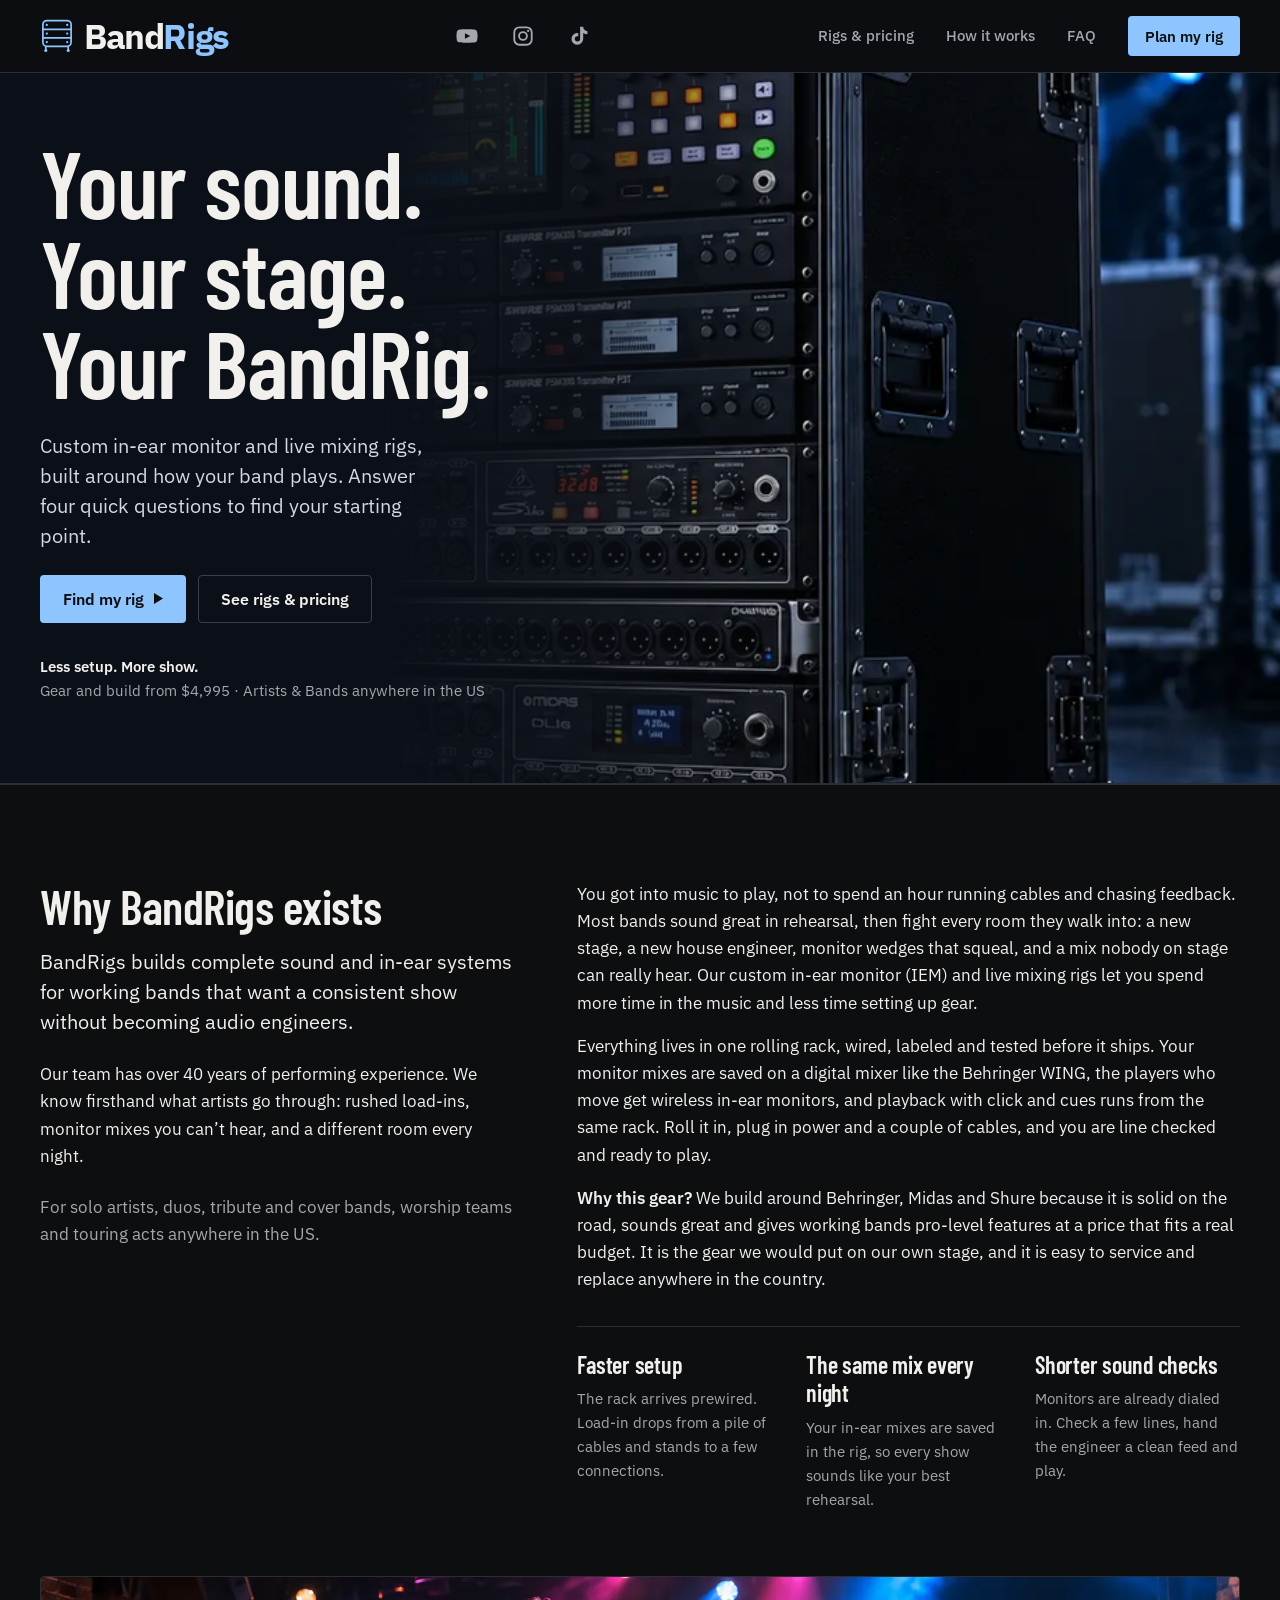
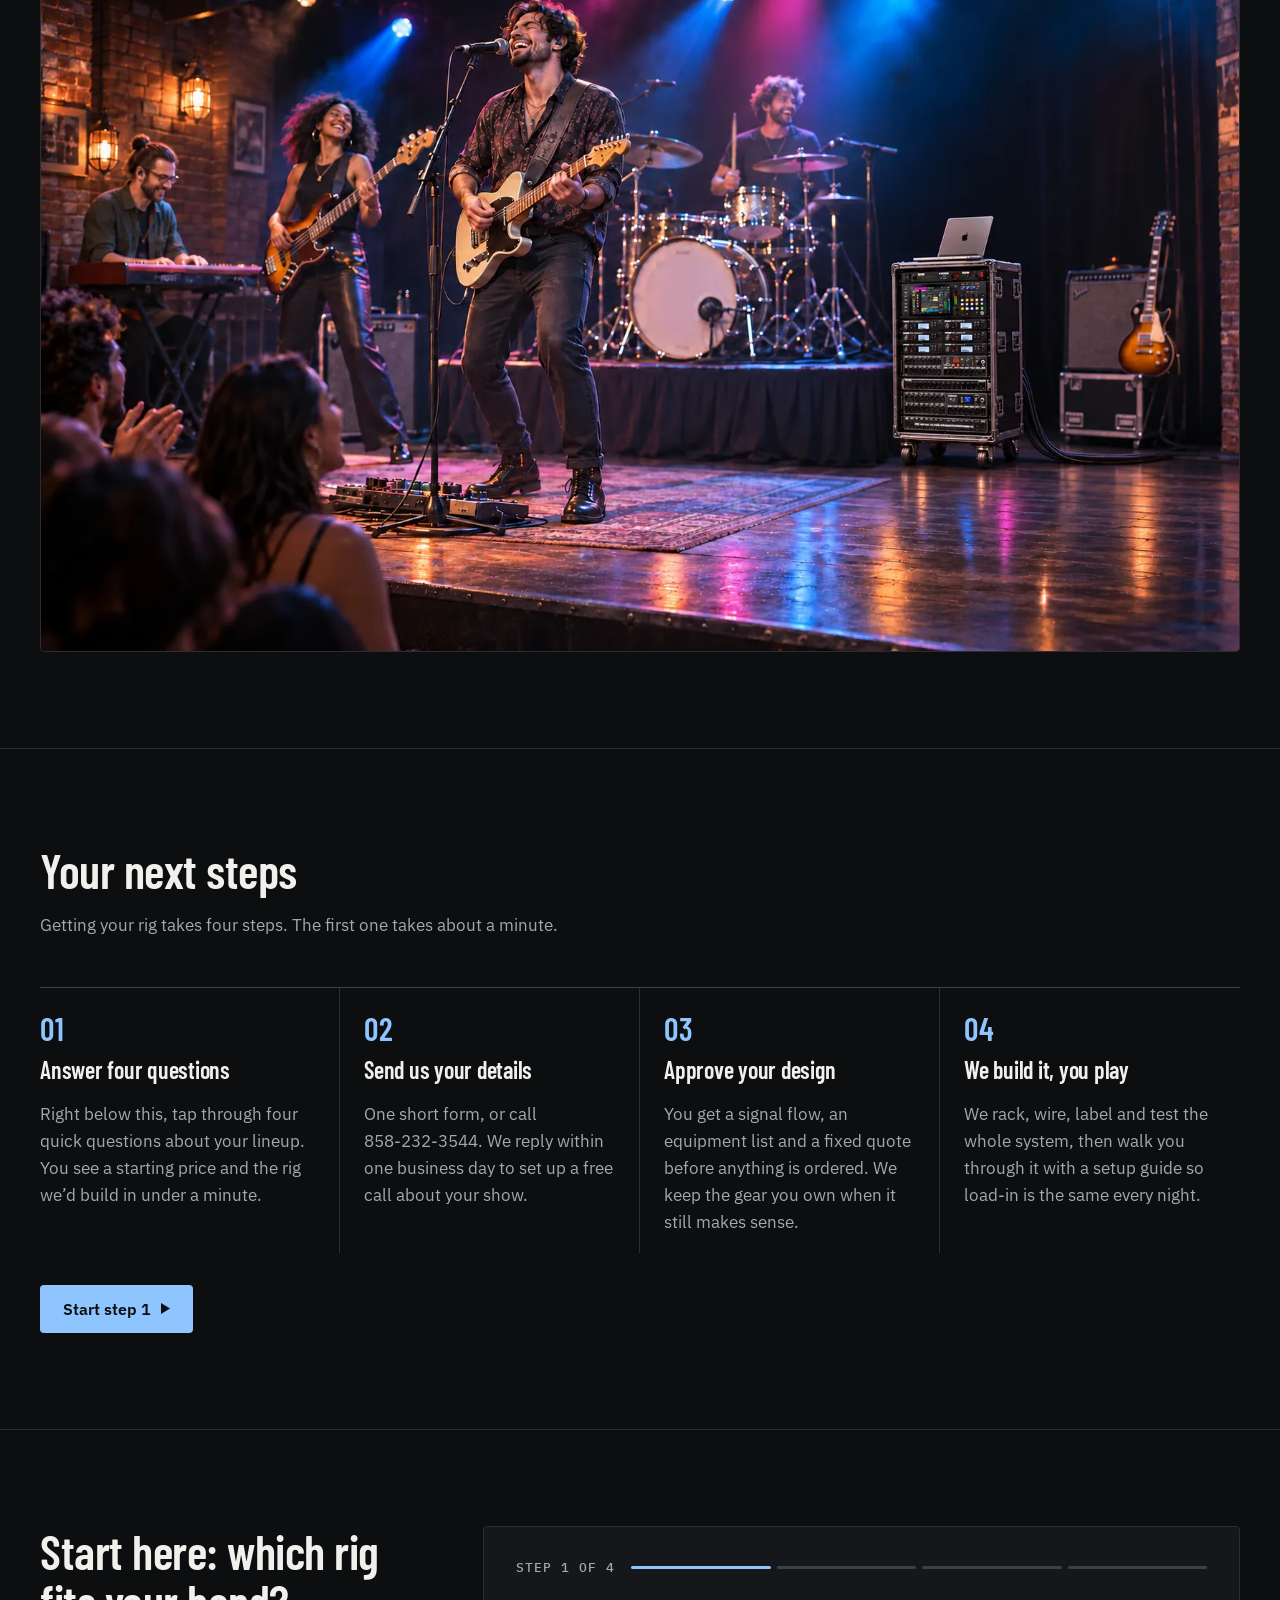
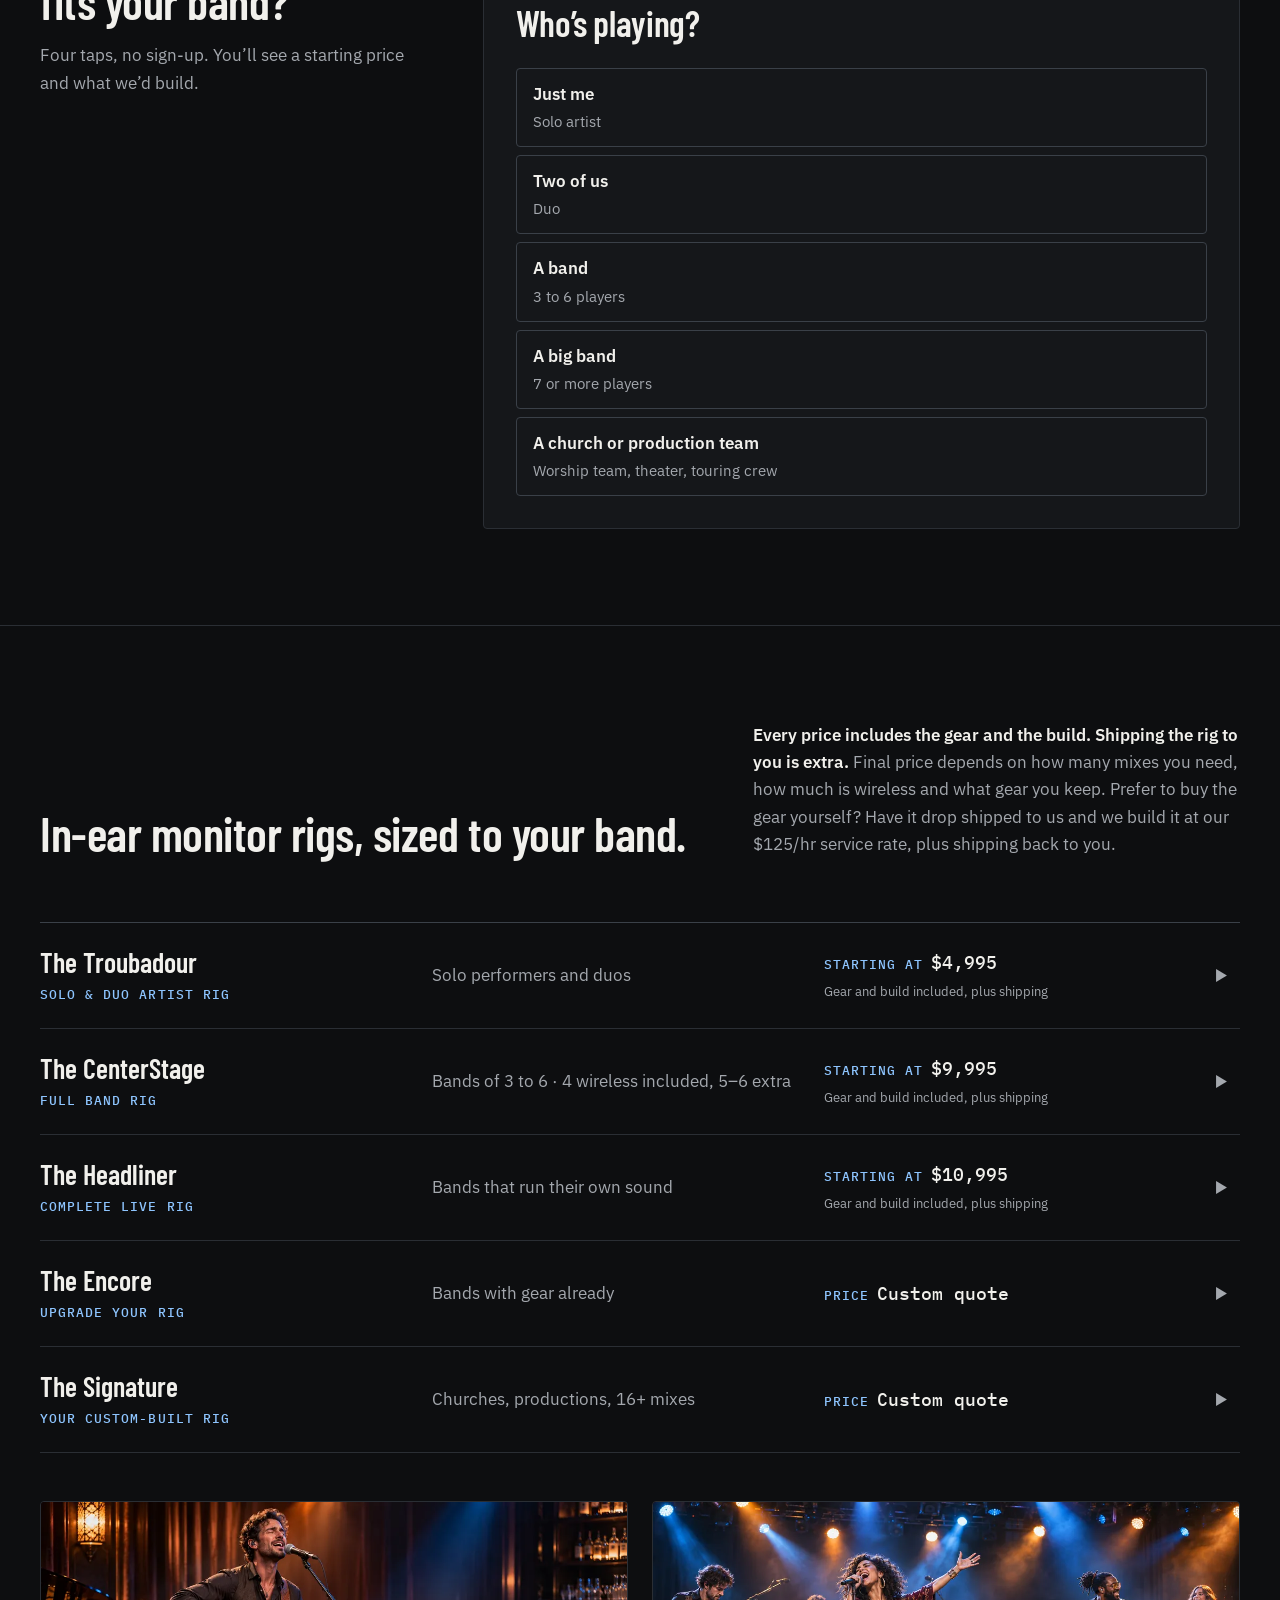
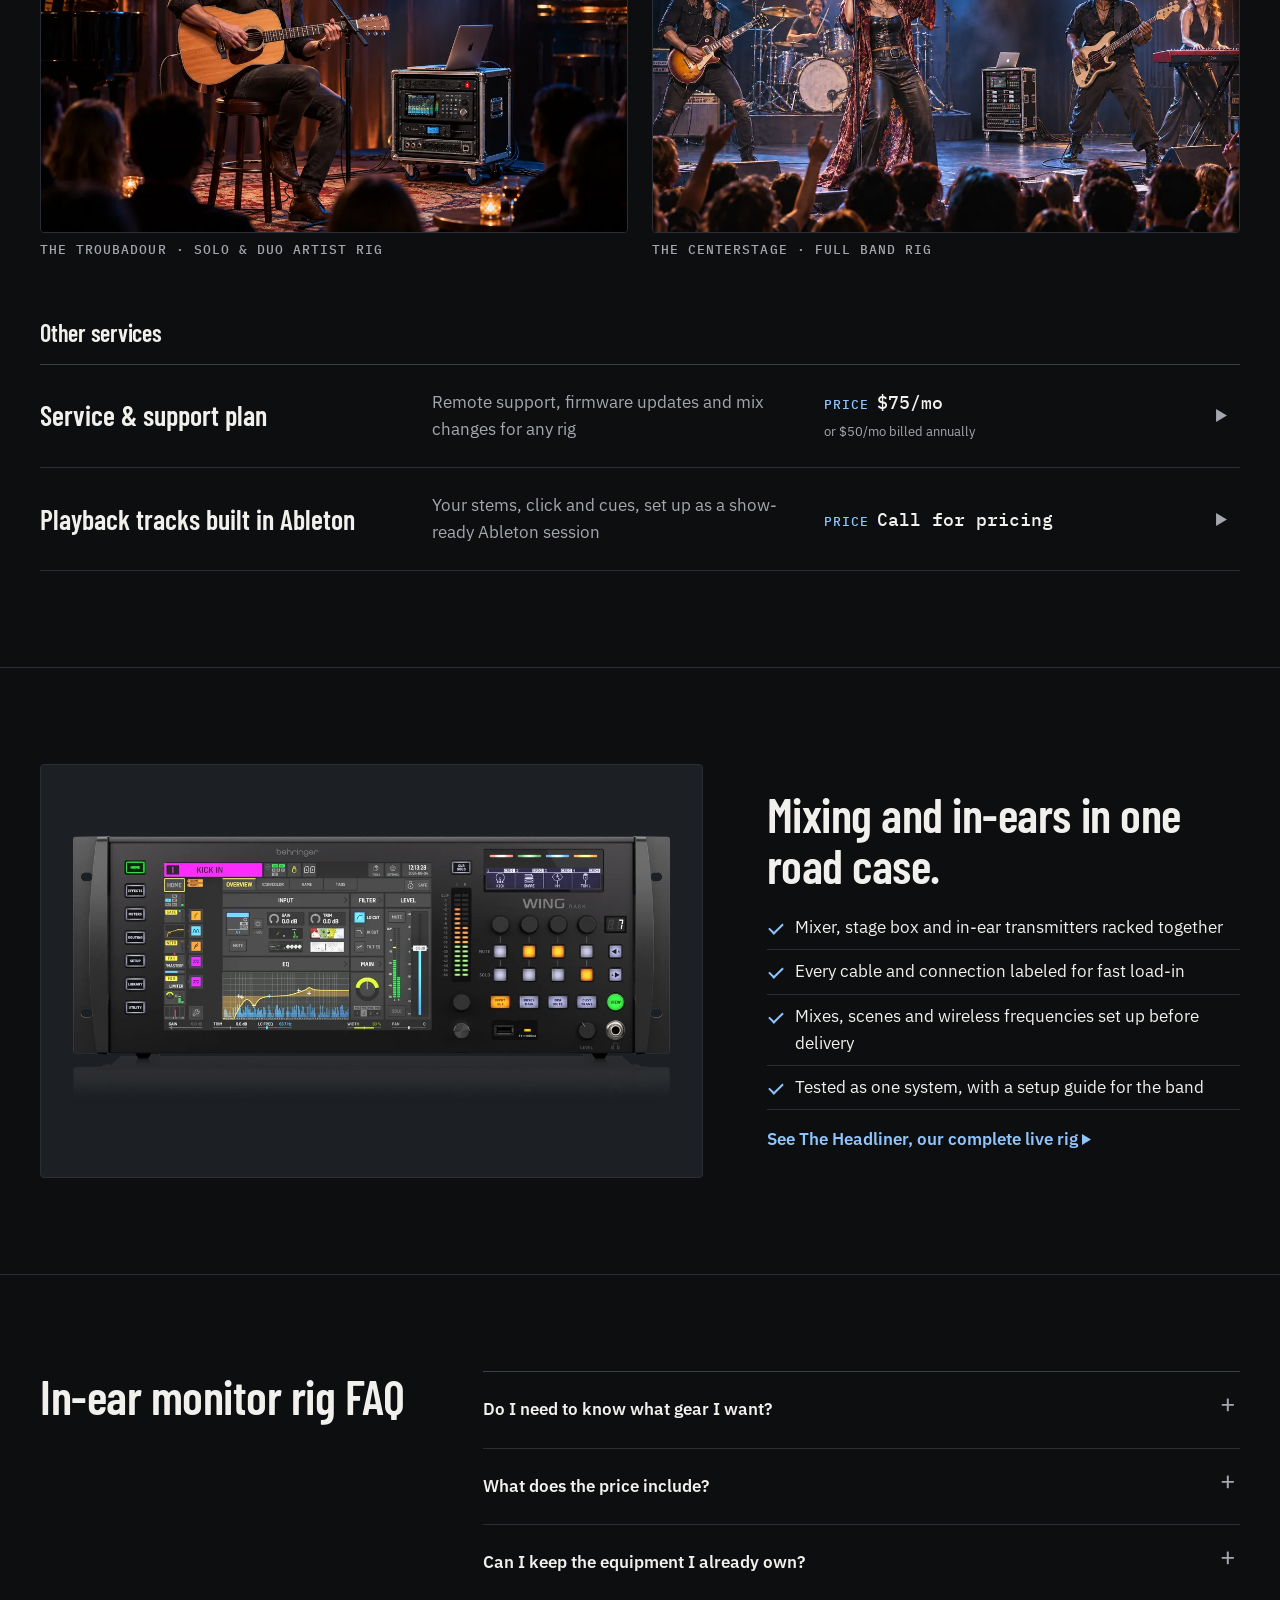
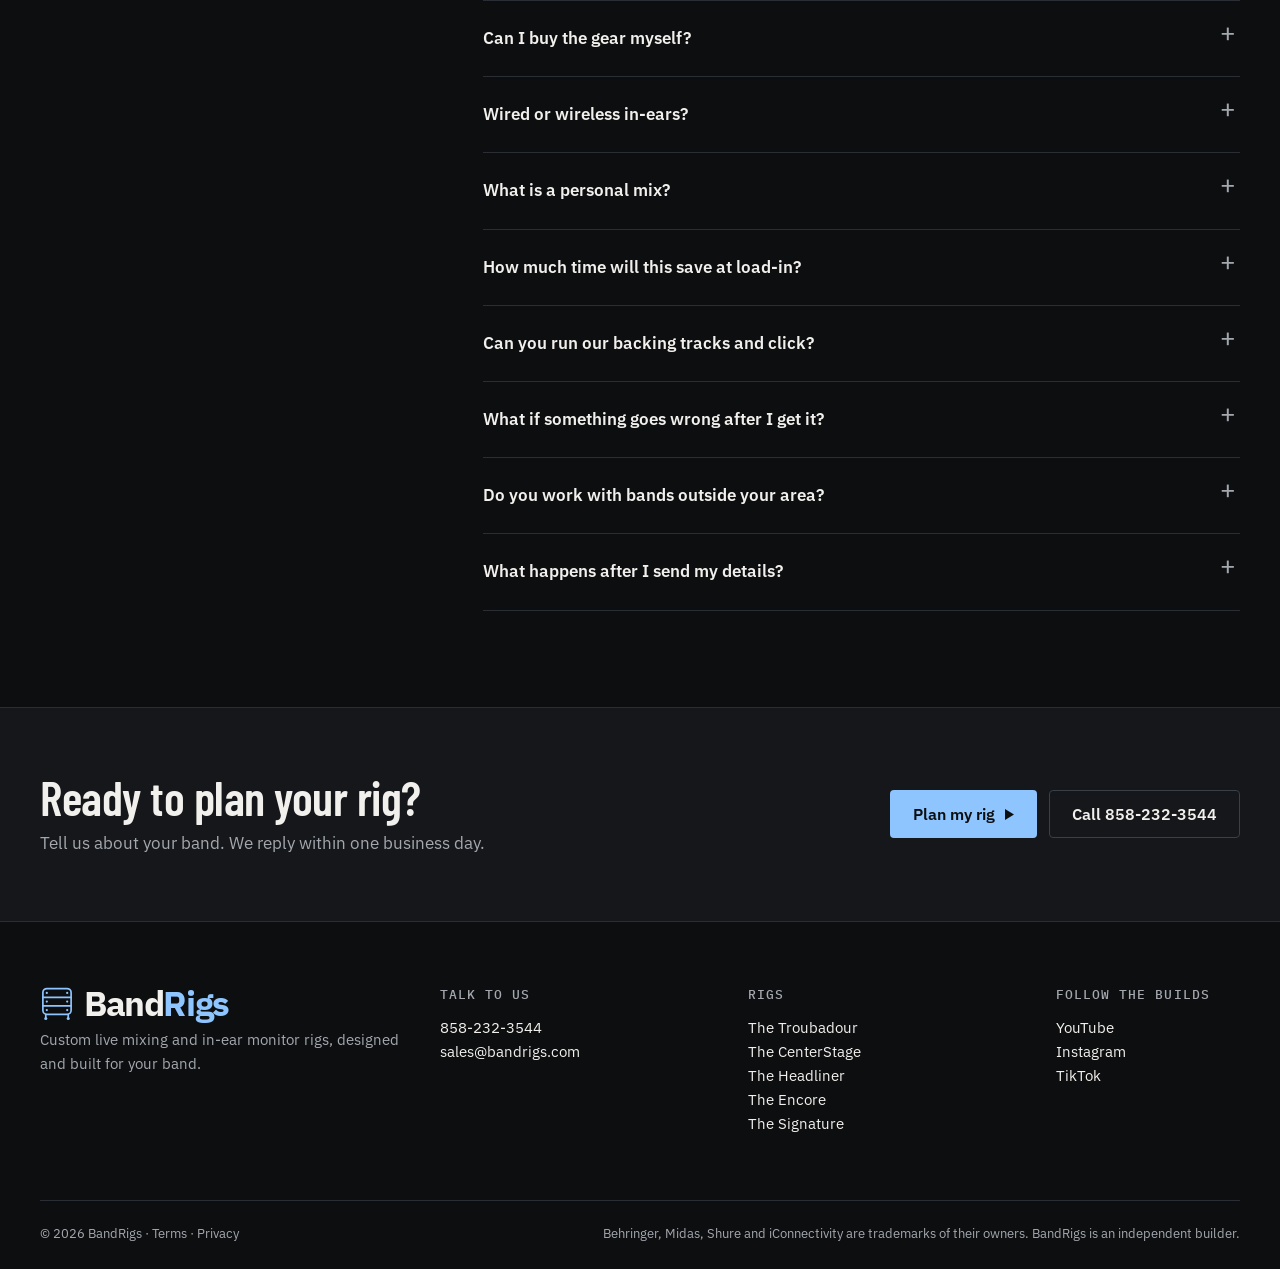
==== index.html @ b3f832bf "Point YouTube links back to the original BandRigs channel (Videos tab) Co-Authored-By: Claude Opus 5" ====
<!doctype html>
<html lang="en"><head><meta charset="utf-8"><meta name="viewport" content="width=device-width, initial-scale=1">
<script>(function(){var h=location.hostname;if(h!=='bandrigs.com'&&h!=='www.bandrigs.com')return;var s=document.createElement('script');s.async=true;s.src='https://www.googletagmanager.com/gtag/js?id=G-QB3NVGBJ0Y';document.head.appendChild(s);window.dataLayer=window.dataLayer||[];window.gtag=function(){dataLayer.push(arguments)};gtag('js',new Date());gtag('config','G-QB3NVGBJ0Y');})();</script><script>(function(){var h=location.hostname;if(h!=='bandrigs.com'&&h!=='www.bandrigs.com')return;!function(f,b,e,v,n,t,s){if(f.fbq)return;n=f.fbq=function(){n.callMethod?n.callMethod.apply(n,arguments):n.queue.push(arguments)};if(!f._fbq)f._fbq=n;n.push=n;n.loaded=!0;n.version='2.0';n.queue=[];t=b.createElement(e);t.async=!0;t.src=v;s=b.getElementsByTagName(e)[0];s.parentNode.insertBefore(t,s)}(window,document,'script','https://connect.facebook.net/en_US/fbevents.js');fbq('init','1512121330810481');fbq('track','PageView');})();</script>
<title>Custom In-Ear Monitor &amp; Live Mixing Rigs for Artists | BandRigs</title><meta name="description" content="Custom in-ear monitor and live mixing rigs for artists and bands, designed and built by BandRigs. Answer 4 questions to find your rig. Rigs from $4,995.">
<link rel="canonical" href="https://bandrigs.com/"><meta name="theme-color" content="#0d0e10">
<meta property="og:type" content="website"><meta property="og:site_name" content="BandRigs"><meta property="og:title" content="Custom In-Ear Monitor &amp; Live Mixing Rigs for Artists | BandRigs"><meta property="og:description" content="Custom in-ear monitor and live mixing rigs for artists and bands, designed and built by BandRigs. Answer 4 questions to find your rig. Rigs from $4,995."><meta property="og:url" content="https://bandrigs.com/"><meta property="og:image" content="https://bandrigs.com/assets/og.jpg"><meta property="og:image:width" content="1200"><meta property="og:image:height" content="630"><meta name="twitter:card" content="summary_large_image">
<link rel="icon" href="/favicon.svg" type="image/svg+xml">
<link rel="preconnect" href="https://fonts.googleapis.com"><link rel="preconnect" href="https://fonts.gstatic.com" crossorigin>
<link rel="stylesheet" href="https://fonts.googleapis.com/css2?family=Barlow+Condensed:wght@600&family=IBM+Plex+Mono:wght@500&family=IBM+Plex+Sans:wght@400;500;600&display=swap">
<link rel="stylesheet" href="/styles.css?v=2c77fdf684"><script type="module" src="/app.js?v=ed63b70efa"></script><script type="application/ld+json">{"@context":"https://schema.org","@type":"Organization","@id":"https://bandrigs.com/#org","name":"BandRigs","url":"https://bandrigs.com/","logo":"https://bandrigs.com/assets/logo.svg","image":"https://bandrigs.com/assets/og.jpg","email":"sales@bandrigs.com","telephone":"+18582323544","description":"BandRigs designs and builds custom live mixing and in-ear monitor rack systems for artists and bands anywhere in the US.","areaServed":{"@type":"Country","name":"United States"},"sameAs":["https://www.youtube.com/@BandRigsChannel","https://www.instagram.com/bandrigs/","https://www.tiktok.com/@bandrigschannel"]}</script><script type="application/ld+json">{"@context":"https://schema.org","@type":"FAQPage","mainEntity":[{"@type":"Question","name":"Do I need to know what gear I want?","acceptedAnswer":{"@type":"Answer","text":"No. Tell us who is on stage, what you play, the rooms you usually work and what frustrates you about your current setup. Picking the mixer, stage box, in-ear systems and rack is our job. You get a written design with an equipment list and signal flow before anything is ordered, so you can see exactly what you are paying for."}},{"@type":"Question","name":"What does the price include?","acceptedAnswer":{"@type":"Answer","text":"Every starting price includes the gear and the build: racking, wiring, labeling, configuring your mixes and testing the whole system on our bench. Shipping the finished rig to you is extra. Your final price depends on how many personal mixes you need, how many players go wireless and what gear you already own."}},{"@type":"Question","name":"Can I keep the equipment I already own?","acceptedAnswer":{"@type":"Answer","text":"Yes. We look at your mixer, stage boxes, in-ear systems and cables first and only replace what does not fit the plan. Keeping gear that still works lowers your price, and we will tell you honestly when something is worth replacing."}},{"@type":"Question","name":"Can I buy the gear myself?","acceptedAnswer":{"@type":"Answer","text":"Yes. We send you the equipment list, you buy it from any dealer and have it drop shipped to us. We build, configure and test the rig at our service rate of $125 an hour, plus shipping the finished rig back to you."}},{"@type":"Question","name":"Wired or wireless in-ears?","acceptedAnswer":{"@type":"Answer","text":"Either, or a mix. Drummers and keyboard players stay in one spot, so wired in-ears are simple and cost less. Singers, guitarists and anyone who moves around usually go wireless with a system like the Shure PSM 300. We plan the mix of wired and wireless around how your band actually performs."}},{"@type":"Question","name":"What is a personal mix?","acceptedAnswer":{"@type":"Answer","text":"It is what one performer hears in their in-ears. The drummer might want lots of bass and click, the singer mostly vocals and keys. Each person who wants their own balance needs their own mix, and the number of mixes is one of the biggest things that sets the size of your rig. Each player adjusts their own mix from their own iPad or phone over the rig’s Wi-Fi, without waiting on a sound engineer, and the mixes are saved in the mixer so they sound the same every night."}},{"@type":"Question","name":"How much time will this save at load-in?","acceptedAnswer":{"@type":"Answer","text":"A lot. The rack arrives prewired and labeled, so instead of running cables and stands for every wedge and channel you connect power, the stage box and a few lines. Because your monitor mixes are already dialed in, sound check becomes a quick line check and a clean feed to the house engineer."}},{"@type":"Question","name":"Can you run our backing tracks and click?","acceptedAnswer":{"@type":"Answer","text":"Yes. Playback with click and cues can run from the same rack, from a Mac mini or a playback interface like the iConnectivity PlayAUDIO1U. The PlayAUDIO1U adds redundancy: two Mac minis run the same show in sync, and if the main one stops, it switches to the backup automatically so the tracks, click and cues keep playing and the audience never knows. We can also build your playback tracks in Ableton, with your stems, click and cues set up as a show-ready session. Call for pricing on track building."}},{"@type":"Question","name":"What if something goes wrong after I get it?","acceptedAnswer":{"@type":"Answer","text":"We walk you through the rig and hand over a setup guide when it is done. For ongoing help, our service and support plan adds to any rig. It is $75 a month, or $50 a month when you pay for a year up front, and covers remote support, firmware updates and mix changes when you need them."}},{"@type":"Question","name":"Do you work with bands outside your area?","acceptedAnswer":{"@type":"Answer","text":"Yes. We design and build rigs for artists and bands anywhere in the US. Planning happens on calls, and the finished rig ships to you ready to plug in."}},{"@type":"Question","name":"What happens after I send my details?","acceptedAnswer":{"@type":"Answer","text":"We reply within one business day to set up a planning call about your band and your show. Prefer to talk now? Call 858-232-3544."}}]}</script><script type="application/ld+json">{"@context":"https://schema.org","@type":"Service","serviceType":"Custom live sound and in-ear monitor rack design and build","provider":{"@id":"https://bandrigs.com/#org"},"offers":[{"@type":"Offer","name":"The Troubadour: Solo & Duo Artist Rig","url":"https://bandrigs.com/systems/compact/","priceSpecification":{"@type":"PriceSpecification","minPrice":4995,"priceCurrency":"USD"}},{"@type":"Offer","name":"The CenterStage: Full Band Rig","url":"https://bandrigs.com/systems/band/","priceSpecification":{"@type":"PriceSpecification","minPrice":9995,"priceCurrency":"USD"}},{"@type":"Offer","name":"The Headliner: Complete Live Rig","url":"https://bandrigs.com/systems/complete/","priceSpecification":{"@type":"PriceSpecification","minPrice":10995,"priceCurrency":"USD"}}]}</script>
</head><body>
<a class="skip" href="#main">Skip to content</a>
<header class="site-header"><div class="wrap head-row">
<a class="logo" href="/" aria-label="BandRigs home"><svg class="logo-mark" viewBox="0 0 100 100" width="34" height="34" aria-hidden="true"><g fill="none" stroke="#8ec5ff" stroke-width="5" stroke-linecap="round"><rect x="8.5" y="4.5" width="83" height="76" rx="12"/><path d="M8.5 30.5h83M8.5 55.5h83M17 81v8M83 81v8"/></g><g fill="#8ec5ff"><circle cx="20" cy="17.5" r="3.3"/><circle cx="80" cy="17.5" r="3.3"/><circle cx="20" cy="43" r="3.3"/><circle cx="80" cy="43" r="3.3"/><circle cx="20" cy="68" r="3.3"/><circle cx="80" cy="68" r="3.3"/><circle cx="17" cy="92.5" r="4.5"/><circle cx="83" cy="92.5" r="4.5"/></g></svg><span class="logo-text">Band<span>Rigs</span></span></a>
<div class="head-social"><a href="https://www.youtube.com/@BandRigsChannel/videos" rel="noopener" target="_blank" aria-label="BandRigs on YouTube"><svg viewBox="0 0 24 24" width="22" height="22" aria-hidden="true"><path fill="currentColor" d="M23 7.2a3 3 0 0 0-2.1-2.1C19 4.6 12 4.6 12 4.6s-7 0-8.9.5A3 3 0 0 0 1 7.2 31 31 0 0 0 .5 12a31 31 0 0 0 .5 4.8 3 3 0 0 0 2.1 2.1c1.9.5 8.9.5 8.9.5s7 0 8.9-.5a3 3 0 0 0 2.1-2.1 31 31 0 0 0 .5-4.8 31 31 0 0 0-.5-4.8zM9.75 15.02V8.98L15.5 12z"/></svg></a><a href="https://www.instagram.com/bandrigs/" rel="noopener" target="_blank" aria-label="BandRigs on Instagram"><svg viewBox="0 0 24 24" width="22" height="22" aria-hidden="true"><rect x="2.5" y="2.5" width="19" height="19" rx="5.5" fill="none" stroke="currentColor" stroke-width="2"/><circle cx="12" cy="12" r="4.3" fill="none" stroke="currentColor" stroke-width="2"/><circle cx="17.6" cy="6.4" r="1.3" fill="currentColor"/></svg></a><a href="https://www.tiktok.com/@bandrigschannel" rel="noopener" target="_blank" aria-label="BandRigs on TikTok"><svg viewBox="0 0 24 24" width="22" height="22" aria-hidden="true"><path fill="currentColor" d="M16.6 2h-3.4v13.1a2.9 2.9 0 1 1-2.9-2.9c.3 0 .6 0 .9.1V8.8a6.4 6.4 0 1 0 5.4 6.3V8.6a8 8 0 0 0 4.6 1.5V6.7a4.6 4.6 0 0 1-4.6-4.7z"/></svg></a></div>
<nav class="nav" id="nav" aria-label="Main"><a href="/systems/">Rigs & pricing</a><a href="/#how">How it works</a><a href="/#faq">FAQ</a><div class="nav-social"><a href="https://www.youtube.com/@BandRigsChannel/videos" rel="noopener" target="_blank" aria-label="BandRigs on YouTube"><svg viewBox="0 0 24 24" width="22" height="22" aria-hidden="true"><path fill="currentColor" d="M23 7.2a3 3 0 0 0-2.1-2.1C19 4.6 12 4.6 12 4.6s-7 0-8.9.5A3 3 0 0 0 1 7.2 31 31 0 0 0 .5 12a31 31 0 0 0 .5 4.8 3 3 0 0 0 2.1 2.1c1.9.5 8.9.5 8.9.5s7 0 8.9-.5a3 3 0 0 0 2.1-2.1 31 31 0 0 0 .5-4.8 31 31 0 0 0-.5-4.8zM9.75 15.02V8.98L15.5 12z"/></svg></a><a href="https://www.instagram.com/bandrigs/" rel="noopener" target="_blank" aria-label="BandRigs on Instagram"><svg viewBox="0 0 24 24" width="22" height="22" aria-hidden="true"><rect x="2.5" y="2.5" width="19" height="19" rx="5.5" fill="none" stroke="currentColor" stroke-width="2"/><circle cx="12" cy="12" r="4.3" fill="none" stroke="currentColor" stroke-width="2"/><circle cx="17.6" cy="6.4" r="1.3" fill="currentColor"/></svg></a><a href="https://www.tiktok.com/@bandrigschannel" rel="noopener" target="_blank" aria-label="BandRigs on TikTok"><svg viewBox="0 0 24 24" width="22" height="22" aria-hidden="true"><path fill="currentColor" d="M16.6 2h-3.4v13.1a2.9 2.9 0 1 1-2.9-2.9c.3 0 .6 0 .9.1V8.8a6.4 6.4 0 1 0 5.4 6.3V8.6a8 8 0 0 0 4.6 1.5V6.7a4.6 4.6 0 0 1-4.6-4.7z"/></svg></a></div></nav>
<a class="btn btn-primary btn-sm head-cta" href="/#finder">Plan my rig</a>
<button class="menu-btn" type="button" aria-expanded="false" aria-controls="nav" aria-label="Menu"><span></span><span></span></button>
</div></header>
<main id="main">
<section class="hero hero-stage">
<picture class="hero-bg"><source media="(max-width:720px)" srcset="/assets/hero-rack-m.webp"><img src="/assets/hero-rack.webp" alt="BandRigs rack with a WING Rack mixer, Shure PSM 300 transmitters and stage boxes in a road case on a lit stage" width="1672" height="941" fetchpriority="high"></picture>
<div class="wrap hero-inner"><div class="hero-copy">

<h1>Your sound.<br>Your stage.<br>Your BandRig.</h1>
<p class="lead">Custom in-ear monitor and live mixing rigs, built around how your band plays. Answer four quick questions to find your starting point.</p>
<div class="actions"><a class="btn btn-primary" href="#finder">Find my rig <span aria-hidden="true" class="arr"><svg class="tri" viewBox="0 0 10 12" width="9" height="11" aria-hidden="true"><path d="M0 0 10 6 0 12Z" fill="currentColor"/></svg></span></a><a class="btn btn-secondary" href="/systems/">See rigs &amp; pricing</a></div>
<p class="hero-tag"><strong>Less setup. More show.</strong><br><span class="muted">Gear and build from $4,995 · Artists &amp; Bands anywhere in the US</span></p>
</div></div>

</section>

<section class="section why" id="why" aria-labelledby="why-title"><div class="wrap why-grid">
<div><h2 id="why-title">Why BandRigs exists</h2><p class="lead why-lead">BandRigs builds complete sound and in-ear systems for working bands that want a consistent show without becoming audio engineers.</p><p class="why-cred">Our team has over 40 years of performing experience. We know firsthand what artists go through: rushed load-ins, monitor mixes you can’t hear, and a different room every night.</p><p class="muted">For solo artists, duos, tribute and cover bands, worship teams and touring acts anywhere in the US.</p></div>
<div class="why-body">
<p>You got into music to play, not to spend an hour running cables and chasing feedback. Most bands sound great in rehearsal, then fight every room they walk into: a new stage, a new house engineer, monitor wedges that squeal, and a mix nobody on stage can really hear. Our custom in-ear monitor (IEM) and live mixing rigs let you spend more time in the music and less time setting up gear.</p>
<p>Everything lives in one rolling rack, wired, labeled and tested before it ships. Your monitor mixes are saved on a digital mixer like the Behringer WING, the players who move get wireless in-ear monitors, and playback with click and cues runs from the same rack. Roll it in, plug in power and a couple of cables, and you are line checked and ready to play.</p>
<p><strong class="hl">Why this gear?</strong> We build around Behringer, Midas and Shure because it is solid on the road, sounds great and gives working bands pro-level features at a price that fits a real budget. It is the gear we would put on our own stage, and it is easy to service and replace anywhere in the country.</p>
<ul class="why-points">
<li><h3>Faster setup</h3><p class="muted">The rack arrives prewired. Load-in drops from a pile of cables and stands to a few connections.</p></li>
<li><h3>The same mix every night</h3><p class="muted">Your in-ear mixes are saved in the rig, so every show sounds like your best rehearsal.</p></li>
<li><h3>Shorter sound checks</h3><p class="muted">Monitors are already dialed in. Check a few lines, hand the engineer a clean feed and play.</p></li>
</ul>
</div></div>
<div class="wrap"><figure class="wide-shot why-shot"><picture><source media="(max-width:720px)" srcset="/assets/band-live-m.webp"><img src="/assets/band-live.webp" alt="Band playing a live club show with in-ear monitors, with a BandRigs rolling rack and laptop for playback on stage beside the drum riser" loading="lazy" width="1672" height="941"></picture></figure></div>
</section>

<section class="section" id="how" aria-labelledby="how-title"><div class="wrap">
<div class="section-head"><h2 id="how-title">Your next steps</h2><p class="muted">Getting your rig takes four steps. The first one takes about a minute.</p></div>
<ol class="steps"><li><span class="step-n">01</span><h3>Answer four questions</h3><p class="muted">Right below this, tap through four quick questions about your lineup. You see a starting price and the rig we’d build in under a minute.</p></li><li><span class="step-n">02</span><h3>Send us your details</h3><p class="muted">One short form, or call <span class="nowrap">858-232-3544</span>. We reply within one business day to set up a free call about your show.</p></li><li><span class="step-n">03</span><h3>Approve your design</h3><p class="muted">You get a signal flow, an equipment list and a fixed quote before anything is ordered. We keep the gear you own when it still makes sense.</p></li><li><span class="step-n">04</span><h3>We build it, you play</h3><p class="muted">We rack, wire, label and test the whole system, then walk you through it with a setup guide so load-in is the same every night.</p></li></ol>
<p class="how-next"><a class="btn btn-primary" href="#finder">Start step 1 <span aria-hidden="true" class="arr"><svg class="tri" viewBox="0 0 10 12" width="9" height="11" aria-hidden="true"><path d="M0 0 10 6 0 12Z" fill="currentColor"/></svg></span></a></p>
</div></section>

<section class="section finder-section" id="finder" aria-labelledby="finder-title"><div class="wrap finder-grid">
<div class="finder-intro"><h2 id="finder-title">Start here: which rig fits your band?</h2><p class="muted">Four taps, no sign-up. You’ll see a starting price and what we’d build.</p></div>
<div class="finder" data-finder><noscript><p>The rig finder needs JavaScript. You can still <a href="/plan/">send us your details</a> or call <a href="tel:+18582323544">858-232-3544</a>.</p></noscript></div>
</div></section>



<section class="section" aria-labelledby="rigs-title"><div class="wrap">
<div class="section-head split"><div><h2 id="rigs-title">In-ear monitor rigs, sized to your band.</h2></div><p class="muted"><strong class="hl">Every price includes the gear and the build. Shipping the rig to you is extra.</strong> Final price depends on how many mixes you need, how much is wireless and what gear you keep. Prefer to buy the gear yourself? Have it drop shipped to us and we build it at our <span class="nowrap">$125/hr</span> service rate, plus shipping back to you.</p></div>
<div class="rig-table" role="list"><a class="rig-row" role="listitem" href="/systems/compact/"><span class="rig-name">The Troubadour<span class="rig-sub">Solo &amp; Duo Artist Rig</span></span><span class="rig-for muted">Solo performers and duos</span><span class="price"><span class="label">Starting at</span> $4,995<span class="price-note">Gear and build included, plus shipping</span></span><span class="rig-go" aria-hidden="true"><svg class="tri" viewBox="0 0 10 12" width="9" height="11" aria-hidden="true"><path d="M0 0 10 6 0 12Z" fill="currentColor"/></svg></span></a><a class="rig-row" role="listitem" href="/systems/band/"><span class="rig-name">The CenterStage<span class="rig-sub">Full Band Rig</span></span><span class="rig-for muted">Bands of 3 to 6 · 4 wireless included, 5–6 extra</span><span class="price"><span class="label">Starting at</span> $9,995<span class="price-note">Gear and build included, plus shipping</span></span><span class="rig-go" aria-hidden="true"><svg class="tri" viewBox="0 0 10 12" width="9" height="11" aria-hidden="true"><path d="M0 0 10 6 0 12Z" fill="currentColor"/></svg></span></a><a class="rig-row" role="listitem" href="/systems/complete/"><span class="rig-name">The Headliner<span class="rig-sub">Complete Live Rig</span></span><span class="rig-for muted">Bands that run their own sound</span><span class="price"><span class="label">Starting at</span> $10,995<span class="price-note">Gear and build included, plus shipping</span></span><span class="rig-go" aria-hidden="true"><svg class="tri" viewBox="0 0 10 12" width="9" height="11" aria-hidden="true"><path d="M0 0 10 6 0 12Z" fill="currentColor"/></svg></span></a><a class="rig-row" role="listitem" href="/systems/upgrade/"><span class="rig-name">The Encore<span class="rig-sub">Upgrade Your Rig</span></span><span class="rig-for muted">Bands with gear already</span><span class="price"><span class="label">Price</span> Custom quote</span><span class="rig-go" aria-hidden="true"><svg class="tri" viewBox="0 0 10 12" width="9" height="11" aria-hidden="true"><path d="M0 0 10 6 0 12Z" fill="currentColor"/></svg></span></a><a class="rig-row" role="listitem" href="/systems/custom/"><span class="rig-name">The Signature<span class="rig-sub">Your Custom-Built Rig</span></span><span class="rig-for muted">Churches, productions, 16+ mixes</span><span class="price"><span class="label">Price</span> Custom quote</span><span class="rig-go" aria-hidden="true"><svg class="tri" viewBox="0 0 10 12" width="9" height="11" aria-hidden="true"><path d="M0 0 10 6 0 12Z" fill="currentColor"/></svg></span></a></div>
<div class="rig-shots"><a class="rig-shot" href="/systems/compact/"><img src="/assets/solo-live.webp" alt="Solo acoustic artist performing with in-ear monitors and a BandRigs rolling rack with laptop playback beside him" loading="lazy" width="1100" height="619"><span class="label">The Troubadour · Solo &amp; Duo Artist Rig</span></a><a class="rig-shot" href="/systems/band/"><img src="/assets/band-full.webp" alt="Five-piece band performing live with wireless in-ear monitors and a BandRigs rack on stage" loading="lazy" width="1100" height="619"><span class="label">The CenterStage · Full Band Rig</span></a></div>
<div class="services"><div class="section-head"><h3>Other services</h3></div><div class="rig-table" role="list"><a class="rig-row" role="listitem" href="/plan/"><span class="rig-name">Service &amp; support plan</span><span class="rig-for muted">Remote support, firmware updates and mix changes for any rig</span><span class="price"><span class="label">Price</span> $75/mo<span class="price-note">or $50/mo billed annually</span></span><span class="rig-go" aria-hidden="true"><svg class="tri" viewBox="0 0 10 12" width="9" height="11" aria-hidden="true"><path d="M0 0 10 6 0 12Z" fill="currentColor"/></svg></span></a><a class="rig-row" role="listitem" href="tel:+18582323544"><span class="rig-name">Playback tracks built in Ableton</span><span class="rig-for muted">Your stems, click and cues, set up as a show-ready Ableton session</span><span class="price"><span class="label">Price</span> Call for pricing</span><span class="rig-go" aria-hidden="true"><svg class="tri" viewBox="0 0 10 12" width="9" height="11" aria-hidden="true"><path d="M0 0 10 6 0 12Z" fill="currentColor"/></svg></span></a></div></div>
</div></section>

<section class="section work" aria-labelledby="work-title"><div class="wrap work-grid">
<figure class="gear-img work-gear"><img src="/assets/wing-front.webp" alt="Behringer WING Rack digital mixer" loading="lazy" width="1100" height="498"></figure>
<div><h2 id="work-title">Mixing and in-ears in one road case.</h2>
<ul class="ticks"><li>Mixer, stage box and in-ear transmitters racked together</li><li>Every cable and connection labeled for fast load-in</li><li>Mixes, scenes and wireless frequencies set up before delivery</li><li>Tested as one system, with a setup guide for the band</li></ul>
<a class="quiet" href="/systems/complete/">See The Headliner, our complete live rig <span aria-hidden="true" class="arr"><svg class="tri" viewBox="0 0 10 12" width="9" height="11" aria-hidden="true"><path d="M0 0 10 6 0 12Z" fill="currentColor"/></svg></span></a></div>
</div></section>

<section class="section" id="faq" aria-labelledby="faq-title"><div class="wrap faq-grid">
<div><h2 id="faq-title">In-ear monitor rig FAQ</h2></div>
<div class="faq"><details><summary>Do I need to know what gear I want?</summary><p class="muted">No. Tell us who is on stage, what you play, the rooms you usually work and what frustrates you about your current setup. Picking the mixer, stage box, in-ear systems and rack is our job. You get a written design with an equipment list and signal flow before anything is ordered, so you can see exactly what you are paying for.</p></details><details><summary>What does the price include?</summary><p class="muted">Every starting price includes the gear and the build: racking, wiring, labeling, configuring your mixes and testing the whole system on our bench. Shipping the finished rig to you is extra. Your final price depends on how many personal mixes you need, how many players go wireless and what gear you already own.</p></details><details><summary>Can I keep the equipment I already own?</summary><p class="muted">Yes. We look at your mixer, stage boxes, in-ear systems and cables first and only replace what does not fit the plan. Keeping gear that still works lowers your price, and we will tell you honestly when something is worth replacing.</p></details><details><summary>Can I buy the gear myself?</summary><p class="muted">Yes. We send you the equipment list, you buy it from any dealer and have it drop shipped to us. We build, configure and test the rig at our service rate of $125 an hour, plus shipping the finished rig back to you.</p></details><details><summary>Wired or wireless in-ears?</summary><p class="muted">Either, or a mix. Drummers and keyboard players stay in one spot, so wired in-ears are simple and cost less. Singers, guitarists and anyone who moves around usually go wireless with a system like the Shure PSM 300. We plan the mix of wired and wireless around how your band actually performs.</p></details><details><summary>What is a personal mix?</summary><p class="muted">It is what one performer hears in their in-ears. The drummer might want lots of bass and click, the singer mostly vocals and keys. Each person who wants their own balance needs their own mix, and the number of mixes is one of the biggest things that sets the size of your rig. Each player adjusts their own mix from their own iPad or phone over the rig’s Wi-Fi, without waiting on a sound engineer, and the mixes are saved in the mixer so they sound the same every night.</p></details><details><summary>How much time will this save at load-in?</summary><p class="muted">A lot. The rack arrives prewired and labeled, so instead of running cables and stands for every wedge and channel you connect power, the stage box and a few lines. Because your monitor mixes are already dialed in, sound check becomes a quick line check and a clean feed to the house engineer.</p></details><details><summary>Can you run our backing tracks and click?</summary><p class="muted">Yes. Playback with click and cues can run from the same rack, from a Mac mini or a playback interface like the iConnectivity PlayAUDIO1U. The PlayAUDIO1U adds redundancy: two Mac minis run the same show in sync, and if the main one stops, it switches to the backup automatically so the tracks, click and cues keep playing and the audience never knows. We can also build your playback tracks in Ableton, with your stems, click and cues set up as a show-ready session. Call for pricing on track building.</p></details><details><summary>What if something goes wrong after I get it?</summary><p class="muted">We walk you through the rig and hand over a setup guide when it is done. For ongoing help, our service and support plan adds to any rig. It is $75 a month, or $50 a month when you pay for a year up front, and covers remote support, firmware updates and mix changes when you need them.</p></details><details><summary>Do you work with bands outside your area?</summary><p class="muted">Yes. We design and build rigs for artists and bands anywhere in the US. Planning happens on calls, and the finished rig ships to you ready to plug in.</p></details><details><summary>What happens after I send my details?</summary><p class="muted">We reply within one business day to set up a planning call about your band and your show. Prefer to talk now? Call 858-232-3544.</p></details></div>
</div></section>
<section class="cta-band"><div class="wrap cta-row"><div><h2>Ready to plan your rig?</h2><p class="muted">Tell us about your band. We reply within one business day.</p></div><div class="actions"><a class="btn btn-primary" href="/#finder">Plan my rig <span aria-hidden="true" class="arr"><svg class="tri" viewBox="0 0 10 12" width="9" height="11" aria-hidden="true"><path d="M0 0 10 6 0 12Z" fill="currentColor"/></svg></span></a><a class="btn btn-secondary" href="tel:+18582323544">Call 858-232-3544</a></div></div></section></main>
<footer class="site-footer"><div class="wrap foot-grid">
<div><a class="logo" href="/" aria-label="BandRigs home"><svg class="logo-mark" viewBox="0 0 100 100" width="34" height="34" aria-hidden="true"><g fill="none" stroke="#8ec5ff" stroke-width="5" stroke-linecap="round"><rect x="8.5" y="4.5" width="83" height="76" rx="12"/><path d="M8.5 30.5h83M8.5 55.5h83M17 81v8M83 81v8"/></g><g fill="#8ec5ff"><circle cx="20" cy="17.5" r="3.3"/><circle cx="80" cy="17.5" r="3.3"/><circle cx="20" cy="43" r="3.3"/><circle cx="80" cy="43" r="3.3"/><circle cx="20" cy="68" r="3.3"/><circle cx="80" cy="68" r="3.3"/><circle cx="17" cy="92.5" r="4.5"/><circle cx="83" cy="92.5" r="4.5"/></g></svg><span class="logo-text">Band<span>Rigs</span></span></a><p class="muted">Custom live mixing and in-ear monitor rigs, designed and built for your band.</p></div>
<div><p class="label">Talk to us</p><p><a href="tel:+18582323544">858-232-3544</a><br><a href="mailto:sales@bandrigs.com">sales@bandrigs.com</a></p></div>
<div><p class="label">Rigs</p><p><a href="/systems/compact/">The Troubadour</a><br><a href="/systems/band/">The CenterStage</a><br><a href="/systems/complete/">The Headliner</a><br><a href="/systems/upgrade/">The Encore</a><br><a href="/systems/custom/">The Signature</a></p></div>
<div><p class="label">Follow the builds</p><p class="socials">
<a href="https://www.youtube.com/@BandRigsChannel/videos" rel="noopener" target="_blank">YouTube</a><br>
<a href="https://www.instagram.com/bandrigs/" rel="noopener" target="_blank">Instagram</a><br>
<a href="https://www.tiktok.com/@bandrigschannel" rel="noopener" target="_blank">TikTok</a></p></div>
</div><div class="wrap foot-base"><span>© 2026 BandRigs · <a href="/terms/">Terms</a> · <a href="/privacy/">Privacy</a></span><span>Behringer, Midas, Shure and iConnectivity are trademarks of their owners. BandRigs is an independent builder.</span></div></footer>
</body></html>
---- styles.css ----
/* BandRigs: tokens from DESIGN.md */
:root{color-scheme:dark;
--bg:#0d0e10;--surface:#15171a;--surface-2:#1c1f23;--line:#2a2e34;--line-strong:#3a4048;--text:#f1f0ec;--muted:#a4a8ae;
--primary:#8ec5ff;--primary-hover:#a9d3ff;--primary-ink:#0d0e10;--signal:#8ec5ff;--error:#ff8a7a;--success:#86dba0;
--display:'Barlow Condensed','Arial Narrow',sans-serif;--sans:'IBM Plex Sans',system-ui,sans-serif;--mono:'IBM Plex Mono',ui-monospace,monospace;
--fs-label:13px;--fs-small:15px;--fs-body:17px;--fs-lead:20px;--fs-h3:24px;--fs-h2:clamp(32px,4vw,48px);--fs-h1:clamp(44px,7vw,88px);
--s1:4px;--s2:8px;--s3:12px;--s4:16px;--s5:24px;--s6:32px;--s7:48px;--s8:64px;--s9:96px;
--r:4px;--r-sm:2px;--max:1200px;--gutter:24px}
*{box-sizing:border-box}
html{scroll-behavior:smooth;-webkit-text-size-adjust:100%}
body{margin:0;background:var(--bg);color:var(--text);font:400 var(--fs-body)/1.6 var(--sans)}
img{max-width:100%;height:auto;display:block}
a{color:var(--primary);text-decoration:none}a:hover{text-decoration:underline}
h1,h2,h3{font-family:var(--display);font-weight:600;margin:0 0 var(--s4);letter-spacing:-.01em}
h1{font-size:var(--fs-h1);line-height:.98}h2{font-size:var(--fs-h2);line-height:1.05}h3{font-size:var(--fs-h3);line-height:1.2}
p{margin:0 0 var(--s4)}
:focus-visible{outline:2px solid var(--text);outline-offset:3px}
.wrap{max-width:calc(var(--max) + var(--gutter)*2);margin:0 auto;padding:0 var(--gutter)}
.label{font:500 var(--fs-label)/1.4 var(--mono);letter-spacing:.08em;text-transform:uppercase;color:var(--muted);margin:0 0 var(--s3)}
.muted{color:var(--muted)}.small{font-size:var(--fs-small)}
.lead{font-size:var(--fs-lead);line-height:1.5;color:var(--text);max-width:40ch}
.skip{position:absolute;left:var(--s4);top:-60px;background:var(--primary);color:var(--primary-ink);padding:var(--s2) var(--s4);border-radius:var(--r);z-index:20}.skip:focus{top:var(--s3)}
.arr{display:inline-block;transition:transform .15s}

/* Buttons */
.btn{display:inline-flex;align-items:center;gap:10px;min-height:48px;padding:0 22px;border-radius:var(--r);font:600 16px/1 var(--sans);border:1px solid transparent;cursor:pointer;text-decoration:none!important;white-space:nowrap}
.btn:hover .arr{transform:translateX(3px)}
.btn-primary{background:var(--primary);color:var(--primary-ink)}.btn-primary:hover{background:var(--primary-hover)}
.btn-secondary{border-color:var(--line-strong);color:var(--text);background:transparent}.btn-secondary:hover{background:var(--surface-2)}
.btn:disabled{opacity:.4;cursor:default}
.btn-sm{min-height:40px;padding:0 16px;font-size:15px}
.quiet{font-weight:600}
.link-btn{background:none;border:0;color:var(--muted);font:500 var(--fs-small) var(--sans);padding:var(--s2) 0;cursor:pointer}.link-btn:hover{color:var(--text)}
.actions{display:flex;flex-wrap:wrap;gap:var(--s3);margin:var(--s5) 0 var(--s4)}

/* Header */
.site-header{border-bottom:1px solid var(--line);position:sticky;top:0;background:rgba(13,14,16,.94);backdrop-filter:blur(6px);z-index:10}
.head-row{display:flex;align-items:center;gap:var(--s6);min-height:72px}
.logo{font:700 35px/1 var(--sans);letter-spacing:-.04em;color:var(--text);text-decoration:none!important}.logo span{color:var(--primary)}
.nav{display:flex;gap:var(--s6);margin-left:auto}.nav a{color:var(--muted);font-size:var(--fs-small);font-weight:500}.nav a:hover,.nav a[aria-current=page]{color:var(--text);text-decoration:none}
.menu-btn{display:none}

/* Sections */
.section{padding:var(--s9) 0;border-top:1px solid var(--line)}.section.tight{padding:var(--s8) 0}
.section-head{max-width:720px;margin-bottom:var(--s7)}.section-head.split{max-width:none;display:grid;grid-template-columns:7fr 5fr;gap:var(--s6);align-items:end}

/* Hero */
.hero{padding:var(--s8) 0 var(--s9)}
.hero-grid{display:grid;grid-template-columns:6fr 6fr;gap:var(--s8);align-items:center}
.hero h1{max-width:11ch}
.hero-photo,.pkg-photo,.work figure,.gallery figure{margin:0}
.hero-photo img,.pkg-photo img,.work img,.gallery img{border-radius:var(--r);border:1px solid var(--line);width:100%;object-fit:cover}
figcaption.label{margin-top:var(--s3)}

/* Finder */
.finder-grid{display:grid;grid-template-columns:4fr 8fr;gap:var(--s8);align-items:start}
.finder{background:var(--surface);border:1px solid var(--line);border-radius:var(--r);padding:var(--s6);min-height:420px}
.f-top{display:flex;align-items:center;gap:var(--s4);margin-bottom:var(--s5)}.f-top .label{margin:0;white-space:nowrap}
.f-bar{display:flex;gap:6px;flex:1}.f-bar i{height:3px;flex:1;background:var(--line-strong);border-radius:2px}.f-bar i.on{background:var(--signal)}
.f-q{font-size:clamp(28px,3vw,36px);outline:none;margin-bottom:var(--s2)}.f-hint{margin-bottom:var(--s5)}
.tiles{display:grid;gap:var(--s2);margin-top:var(--s5)}
.tile{display:flex;flex-direction:column;align-items:flex-start;gap:2px;width:100%;min-height:60px;padding:var(--s3) var(--s4);text-align:left;background:transparent;border:1px solid var(--line-strong);border-radius:var(--r);color:var(--text);font:inherit;cursor:pointer}
.tile:hover{background:var(--surface-2);border-color:var(--muted)}.tile[aria-pressed=true]{border-color:var(--primary);background:var(--surface-2)}
.tile-t{font-weight:600}.tile-h{font-size:var(--fs-small);color:var(--muted)}
.stepper{display:flex;align-items:center;gap:var(--s4);margin:var(--s5) 0}
.step-btn{width:52px;height:52px;border-radius:var(--r);border:1px solid var(--line-strong);background:transparent;color:var(--text);font-size:24px;cursor:pointer}.step-btn:hover{background:var(--surface-2)}
.step-val{font:600 48px/1 var(--display);min-width:2ch;text-align:center}
.f-actions{display:flex;align-items:center;justify-content:space-between;gap:var(--s4);margin-top:var(--s5);flex-wrap:wrap}
.result .r-name{font-size:clamp(36px,4vw,52px);outline:none;margin-bottom:var(--s2)}
.r-price,.price{font:500 18px/1.4 var(--mono);color:var(--text);display:flex;align-items:baseline;gap:var(--s2);flex-wrap:wrap}
.r-price .label,.price .label{color:var(--signal);margin:0}
.result .ticks{margin:var(--s5) 0}

/* Lists */
.ticks{list-style:none;padding:0;margin:0 0 var(--s4)}.ticks li{position:relative;padding:var(--s2) 0 var(--s2) 28px;border-bottom:1px solid var(--line)}
.ticks li:before{content:'';position:absolute;left:2px;top:17px;width:12px;height:6px;border-left:2px solid var(--primary);border-bottom:2px solid var(--primary);transform:rotate(-45deg)}

/* Steps */
.steps{list-style:none;padding:0;margin:0;display:grid;grid-template-columns:repeat(4,1fr);border-top:1px solid var(--line-strong)}
.steps li{padding:var(--s5) var(--s5) 0 0;border-right:1px solid var(--line)}.steps li+li{padding-left:var(--s5)}.steps li:last-child{border-right:0}
.step-n{display:block;font:600 32px/1 var(--display);letter-spacing:.02em;color:var(--signal);margin-bottom:var(--s3)}

/* Rig table */
.rig-table{border-top:1px solid var(--line-strong)}
.rig-row{display:grid;grid-template-columns:4fr 4fr 4fr 24px;gap:var(--s4);align-items:center;padding:var(--s5) 0;border-bottom:1px solid var(--line);color:var(--text);text-decoration:none!important}
.rig-row:hover .rig-name{color:var(--primary)}.rig-row:hover .rig-go{transform:translateX(4px);color:var(--primary)}
.rig-name{font:600 28px/1.1 var(--display)}.rig-go{transition:transform .15s;color:var(--muted)}

/* Work */
.work-grid{display:grid;grid-template-columns:7fr 5fr;gap:var(--s8);align-items:center}

/* FAQ */
.faq-grid{display:grid;grid-template-columns:4fr 8fr;gap:var(--s8)}
.faq details{border-bottom:1px solid var(--line)}.faq details:first-child{border-top:1px solid var(--line-strong)}
.faq summary{cursor:pointer;list-style:none;padding:var(--s5) 40px var(--s5) 0;font-weight:600;position:relative}
.faq summary::-webkit-details-marker{display:none}
.faq summary:after{content:'+';position:absolute;right:4px;top:18px;font:400 26px/1 var(--sans);color:var(--muted)}.faq details[open] summary:after{content:'−'}
.faq details p{max-width:62ch}

/* CTA */
.cta-band{border-top:1px solid var(--line);background:var(--surface);padding:var(--s8) 0}
.cta-row{display:flex;justify-content:space-between;align-items:center;gap:var(--s6);flex-wrap:wrap}.cta-row h2{margin-bottom:var(--s2)}.cta-row p{margin:0}.cta-row .actions{margin:0}

/* Page heads */
.page-head{padding:var(--s8) 0}.page-head h1{max-width:14ch}
.crumbs{font-size:var(--fs-small);color:var(--muted);margin-bottom:var(--s5)}.crumbs a{color:var(--muted)}
.pkg-head-grid{display:grid;grid-template-columns:6fr 6fr;gap:var(--s8);align-items:center}

/* Package list */
.pkg-list{border-top:1px solid var(--line-strong)}
.pkg{display:grid;grid-template-columns:5fr 5fr 2fr;gap:var(--s6);padding:var(--s6) 0;border-bottom:1px solid var(--line);align-items:start}
.pkg h2{font-size:36px;margin-bottom:var(--s2)}.pkg h2 a{color:var(--text)}.pkg .btn{justify-self:end}
.two-col{display:grid;grid-template-columns:1fr 1fr;gap:var(--s8)}.two-col h2{font-size:32px}

/* Gear */
.gear{list-style:none;padding:0;margin:0;display:grid;grid-template-columns:repeat(auto-fill,minmax(240px,1fr));gap:var(--s5)}
.gear-img{background:var(--surface-2);border:1px solid var(--line);border-radius:var(--r);aspect-ratio:16/9;display:flex;align-items:center;justify-content:center;padding:var(--s4);margin-bottom:var(--s3)}
.gear-img img{max-height:100%;width:auto;object-fit:contain}
.gear-name{font-weight:600;margin-bottom:var(--s1)}.gear .label{margin:0 0 var(--s1)}

/* Case study */
.gallery{display:grid;grid-template-columns:1fr 1fr;gap:var(--s5)}.g-wide{grid-column:span 2}
.specs{margin:0}.specs div{display:grid;grid-template-columns:160px 1fr;gap:var(--s4);padding:var(--s3) 0;border-bottom:1px solid var(--line)}
.specs dt{font:500 var(--fs-label)/1.8 var(--mono);text-transform:uppercase;letter-spacing:.08em;color:var(--muted)}.specs dd{margin:0}
.specs.compact div{grid-template-columns:90px 1fr}

/* Form */
.plan-grid{display:grid;grid-template-columns:5fr 7fr;gap:var(--s8);align-items:start}
.plan-intro .specs{margin-top:var(--s6)}
.finder-summary{margin-top:var(--s6);padding:var(--s4);border:1px solid var(--line);border-radius:var(--r);background:var(--surface)}.finder-summary p:last-child{margin:0}
.form{background:var(--surface);border:1px solid var(--line);border-radius:var(--r);padding:var(--s6)}
.form-grid{display:grid;grid-template-columns:1fr 1fr;gap:0 var(--s4)}
.field{display:block;margin-bottom:var(--s4)}.field span{display:block;font-size:var(--fs-small);font-weight:500;margin-bottom:6px}.field i{color:var(--signal);font-style:normal}
.field input,.field select,.field textarea{width:100%;min-height:48px;padding:10px 12px;background:var(--bg);color:var(--text);border:1px solid var(--line-strong);border-radius:var(--r);font:inherit}
.field textarea{resize:vertical}.field input:focus,.field select:focus,.field textarea:focus{outline:2px solid var(--primary);outline-offset:0;border-color:var(--primary)}
.field [aria-invalid=true]{border-color:var(--error)}
.error{color:var(--error);font-weight:500}
.form .btn{margin:var(--s6) 0 var(--s3)}
.sent{outline:none}.ok{color:var(--success)}

/* Footer */
.site-footer{border-top:1px solid var(--line);padding:var(--s8) 0 var(--s5);font-size:var(--fs-small)}
.foot-grid{display:grid;grid-template-columns:4fr 3fr 3fr 2fr;gap:var(--s6)}.site-footer a{color:var(--text)}
.foot-base{display:flex;justify-content:space-between;gap:var(--s4);flex-wrap:wrap;margin-top:var(--s7);padding-top:var(--s5);border-top:1px solid var(--line);color:var(--muted);font-size:13px}

/* Tablet */
@media (max-width:960px){
.hero-grid,.finder-grid,.work-grid,.faq-grid,.pkg-head-grid,.plan-grid,.two-col{grid-template-columns:1fr;gap:var(--s6)}
.steps{grid-template-columns:1fr 1fr}.steps li{border-right:0;padding:var(--s5) 0 0;border-bottom:1px solid var(--line)}.steps li+li{padding-left:0}.steps li:nth-child(odd){padding-right:var(--s5);border-right:1px solid var(--line)}.steps li:nth-child(even){padding-left:var(--s5)}
.section-head.split{grid-template-columns:1fr}
.pkg{grid-template-columns:1fr}.pkg .btn{justify-self:start}
.foot-grid{grid-template-columns:1fr 1fr}
.hero-photo{order:-1}.hero-photo img{max-height:440px;aspect-ratio:16/10}
}
/* Phone */
@media (max-width:720px){
:root{--gutter:16px;--fs-body:16px;--fs-lead:18px}
.section{padding:var(--s8) 0}.section.tight{padding:var(--s7) 0}.hero{padding:var(--s5) 0 var(--s8)}.page-head{padding:var(--s7) 0 var(--s6)}
.head-row{gap:var(--s3);min-height:64px}.head-cta{margin-left:auto}
.menu-btn{display:flex;flex-direction:column;justify-content:center;gap:6px;width:44px;height:44px;background:none;border:1px solid var(--line-strong);border-radius:var(--r);cursor:pointer;padding:0 11px}
.menu-btn span{display:block;height:2px;background:var(--text);border-radius:1px}
.nav{display:none;position:absolute;left:0;right:0;top:100%;flex-direction:column;gap:0;background:var(--bg);border-bottom:1px solid var(--line);padding:var(--s2) var(--gutter)}
.menu-open .nav{display:flex}.nav a{padding:var(--s4) 0;font-size:var(--fs-body);color:var(--text);border-bottom:1px solid var(--line)}.nav a:last-child{border:0}
.steps{grid-template-columns:1fr}.steps li:nth-child(odd),.steps li:nth-child(even){padding:var(--s5) 0 var(--s2);border-right:0}
.rig-row{grid-template-columns:1fr 24px;gap:var(--s1) var(--s3)}.rig-row .rig-for,.rig-row .price{grid-column:1}.rig-go{grid-row:1/4;grid-column:2}
.finder{padding:var(--s5) var(--s4);min-height:0}
.form{padding:var(--s5) var(--s4)}.form-grid{grid-template-columns:1fr}
.gallery{grid-template-columns:1fr}.g-wide{grid-column:auto}
.specs div{grid-template-columns:120px 1fr}
.foot-grid{grid-template-columns:1fr}
.cta-row .actions{width:100%}
.actions .btn{flex:1 1 auto;justify-content:center}
}
@media (prefers-reduced-motion:reduce){html{scroll-behavior:auto}.arr,.rig-go{transition:none}}

/* Stage hero (Ken's chosen header) */
.hero-stage{position:relative;isolation:isolate;padding:0;min-height:min(78vh,760px);display:flex;align-items:center;overflow:hidden;border-bottom:1px solid var(--line)}
.hero-bg{position:absolute;inset:0;z-index:-2}.hero-bg img{width:100%;height:100%;object-fit:cover;object-position:70% center}
.hero-stage:before{content:'';position:absolute;inset:0;z-index:-1;background:linear-gradient(90deg,#0b0f17 0%,#0b0f17 30%,rgba(11,15,23,.75) 45%,rgba(11,15,23,0) 65%)}
.hero-inner{width:100%;padding-top:var(--s8);padding-bottom:var(--s8)}
.hero-stage .hero-copy{max-width:560px}
.hero-stage h1{font-size:clamp(52px,7.4vw,112px);line-height:.95;max-width:none;margin-bottom:var(--s5)}
.hero-eyebrow{color:var(--primary);display:flex;align-items:center;gap:10px}

.hero-stage .lead{color:#d3d9e0;max-width:34ch}
.hero-tag{margin-top:var(--s6);font-size:var(--fs-small)}.hero-tag strong{font-weight:600}
.hero-note{position:absolute;right:var(--gutter);bottom:var(--s4);margin:0;font-size:13px;color:#c4ccd6;text-shadow:0 1px 4px #000}
@media (max-width:720px){
.hero-stage{min-height:0;align-items:flex-end}
.hero-bg{bottom:auto;height:100vw}.hero-bg img{object-position:50% 45%}
.hero-stage:before{background:linear-gradient(180deg,rgba(11,15,23,0) 0,rgba(11,15,23,0) 60vw,#0b0f17 100vw)}
.hero-inner{padding-top:88vw;padding-bottom:var(--s7)}
.hero-note{top:8px;bottom:auto;font-size:12px}
}
@media (min-width:721px) and (max-width:1100px){
.hero-bg img{object-position:85% center}
.hero-stage:before{background:linear-gradient(90deg,#0b0f17 0%,rgba(11,15,23,.92) 45%,rgba(11,15,23,.35) 75%,rgba(11,15,23,.1) 100%)}
}
.arr{display:inline-flex;align-items:center}.tri{display:block}
.rig-go .tri{width:11px;height:13px}
.logo{display:inline-flex;align-items:center;gap:10px}.logo-mark{flex:none;display:block}
.logo .logo-text{color:var(--text)}.logo .logo-text span{color:var(--primary)}

.pkg-photo .gear-img{aspect-ratio:16/10;padding:var(--s6);margin:0 0 var(--s2)}.work-gear{aspect-ratio:16/10;padding:var(--s6);margin:0}.work-gear img{border:0;border-radius:0;width:auto}
.pkg-photo .gear-img img,.work-gear img{border:0;border-radius:0;width:auto;max-width:100%;max-height:100%;object-fit:contain}
.piece-price{font:500 var(--fs-small) var(--mono);color:var(--primary);margin:0 0 var(--s2)}.gear-img svg{max-width:80%;height:auto}
.pieces .gear-img{padding:var(--s2)}.pieces .gear-img img{max-width:100%;max-height:100%}.pieces .gear-img svg{max-width:94%}
.pieces .gear-img img[src*="rollingrack"]{max-width:100%;max-height:100%}
.pieces .gear-img:has(img[src*="rollingrack"]){padding:0;overflow:hidden;background:#2d2c2e}
.pkg-photo .rack-art{aspect-ratio:8/7;padding:var(--s4)}.pkg-photo .rack-art img{max-width:100%;max-height:100%}
.wide-shot{margin:0}.wide-shot img{width:100%;height:auto;border-radius:var(--r);border:1px solid var(--line)}.wide-shot figcaption{margin-top:var(--s2)}
.mock-grid{display:grid;grid-template-columns:1fr 1.5fr;gap:var(--s5);margin-top:var(--s7);align-items:start}.mock-cap{margin-top:var(--s3)}@media (max-width:720px){.mock-grid{grid-template-columns:1fr}}
.mock-one{margin-top:var(--s7)}
/* Social icons in the header */
.head-social{flex:1;display:flex;justify-content:center;gap:var(--s4)}
.head-social a,.nav-social a{color:var(--muted);display:flex;align-items:center;justify-content:center;width:40px;height:40px;border-radius:var(--r)}
.head-social a:hover,.nav-social a:hover{color:var(--primary)}
.head-row .nav{margin-left:0}
.nav-social{display:none}
@media (max-width:720px){.head-social{display:none}.head-cta{margin-left:auto}.menu-open .nav .nav-social{display:flex;gap:var(--s3);padding:var(--s3) 0}.nav .nav-social a{padding:0;border:0;color:var(--text)}}
@media (max-width:420px){.logo{font-size:28px;gap:8px}.logo-mark{width:28px;height:28px}.head-cta{padding-left:12px;padding-right:12px}}

/* Polish: motion, press feedback and browser surfaces */
:root{--ease-out:cubic-bezier(.23,1,.32,1)}
::selection{background:var(--primary);color:var(--primary-ink)}
html{scrollbar-color:var(--line-strong) var(--bg);accent-color:var(--primary)}
input,textarea,select{caret-color:var(--primary)}
a{text-underline-offset:.2em}
.btn,.tile,.step-btn{transition:background-color .16s ease,border-color .16s ease,color .16s ease,transform .16s var(--ease-out)}
.btn:active,.tile:active,.step-btn:active{transform:scale(.97)}
.rig-name,.head-social a,.nav-social a,.nav a,.pkg h2 a{transition:color .16s ease}
.arr,.rig-go{transition:transform .2s var(--ease-out)}
.faq summary:after{content:'+';transition:transform .2s var(--ease-out);transform-origin:50% 50%}
.faq details[open] summary:after{content:'+';transform:rotate(45deg)}
@media not (hover:hover){.btn:hover .arr,.rig-row:hover .rig-go{transform:none}}
@media (prefers-reduced-motion:reduce){.btn,.tile,.step-btn,.faq summary:after{transition:none}.btn:active,.tile:active,.step-btn:active{transform:none}}
/* Keep full-width rules inside the content column */
.wrap.foot-base,.wrap.pkg-list{border-top:0;position:relative}
.wrap.foot-base::before,.wrap.pkg-list::before{content:'';position:absolute;top:0;left:var(--gutter);right:var(--gutter);border-top:1px solid var(--line-strong)}
.wrap.foot-base::before{border-color:var(--line)}
@media (max-width:720px){.foot-grid{grid-template-columns:1fr 1fr;gap:var(--s6) var(--s4)}.foot-grid>div:first-child{grid-column:1/-1}}
.wrap.pkg-list::before{display:none}
h1{margin-bottom:var(--s5)}
.services{margin-top:var(--s7)}.services .section-head{margin-bottom:var(--s4)}.services h3{font-size:var(--fs-h3)}.wrap>.services:first-child{margin-top:0}
.why-grid{display:grid;grid-template-columns:5fr 7fr;gap:var(--s8);align-items:start}
.why-body>p{max-width:68ch}
.why-points{list-style:none;padding:0;margin:var(--s6) 0 0;display:grid;grid-template-columns:repeat(3,1fr);gap:var(--s5);border-top:1px solid var(--line);padding-top:var(--s5)}
.why-points h3{font-size:var(--fs-h3);margin:0 0 var(--s2)}.why-points p{margin:0;font-size:var(--fs-small)}
@media (max-width:900px){.why-grid{grid-template-columns:1fr;gap:var(--s5)}.why-points{grid-template-columns:1fr}}
.why-shot{margin-top:var(--s8)}@media (max-width:900px){.why-shot{margin-top:var(--s6)}}
.how-next{margin:var(--s6) 0 0}
.nowrap{white-space:nowrap}
.price-note{flex-basis:100%;font:400 var(--fs-label)/1.4 var(--sans);color:var(--muted)}
.hl{color:var(--text);font-weight:600}
.why-lead{margin-bottom:var(--s5)}
.why-cred{max-width:44ch;margin-bottom:var(--s5)}
.extras{margin-top:var(--s5);max-width:52ch}
.legal>*{max-width:760px}.legal h2{font-size:var(--fs-h3);margin:var(--s7) 0 var(--s3)}.legal h2:first-child{margin-top:0}.legal p,.legal li{color:var(--muted)}.legal strong{color:var(--text)}.legal ul{padding-left:1.2em}.legal li{margin-bottom:var(--s2)}
.pay{width:100%;border-collapse:collapse;margin:0 0 var(--s4);font-size:var(--fs-small)}.pay th,.pay td{text-align:left;vertical-align:top;padding:var(--s3);border-bottom:1px solid var(--line)}.pay th{font:500 var(--fs-label) var(--mono);text-transform:uppercase;letter-spacing:.06em;color:var(--signal);border-bottom-color:var(--line-strong)}.pay td{color:var(--muted)}.pay td:first-child{color:var(--text);font-weight:500}
@media (max-width:720px){.pay thead{display:none}.pay tr{display:block;border-bottom:1px solid var(--line-strong);padding:var(--s3) 0}.pay td{display:block;border:0;padding:var(--s1) 0}}
.foot-base a{color:inherit}
.rig-shots{display:grid;grid-template-columns:1fr 1fr;gap:var(--s5);margin-top:var(--s7)}
.rig-shot{display:block;color:var(--text);text-decoration:none!important}.rig-shot img{width:100%;height:auto;border-radius:var(--r);border:1px solid var(--line);transition:border-color .2s ease-out}.rig-shot .label{display:block;margin-top:var(--s2)}.rig-shot:hover img{border-color:var(--primary)}.rig-shot:hover .label{color:var(--primary)}
@media (max-width:720px){.rig-shots{grid-template-columns:1fr;gap:var(--s5)}}
.consent{display:flex;gap:12px;align-items:flex-start;font-size:var(--fs-small);line-height:1.5;color:var(--muted);cursor:pointer}
.consent input{flex:none;width:20px;height:20px;margin-top:2px;accent-color:var(--primary)}
.consent a{color:inherit;text-decoration:underline}
.change-rig{margin:var(--s5) 0 0;font-size:var(--fs-small)}
.change-rig a{color:var(--primary);text-decoration:underline;text-underline-offset:3px}
.change-rig a:hover{color:var(--primary-hover)}
.gear-img.fill{padding:0;overflow:hidden}.gear-img.fill img{width:100%;height:100%;max-height:none;object-fit:cover}
/* Rig names (Ken, 2026-11-19): name as the headline, subtitle as a rack-label descriptor */
.rig-sub{display:block;font:500 var(--fs-label)/1.4 var(--mono);letter-spacing:.08em;text-transform:uppercase;color:var(--signal);margin:var(--s2) 0 0}
p.rig-sub{margin:0 0 var(--s4)}
.rig-row:hover .rig-sub{color:var(--signal)}
.pkg-head h1.pkg-title{margin-bottom:var(--s3)}
.pkg-tagline{font:600 var(--fs-h3)/1.2 var(--display);letter-spacing:-.01em;margin:0 0 var(--s4)}
.result .rig-sub{margin:0 0 var(--s4)}
.field select{appearance:none;-webkit-appearance:none;background-image:url("data:image/svg+xml,%3Csvg xmlns='http://www.w3.org/2000/svg' width='12' height='8' viewBox='0 0 12 8'%3E%3Cpath d='M1 1.5l5 5 5-5' fill='none' stroke='%23b4b8bf' stroke-width='1.6' stroke-linecap='round' stroke-linejoin='round'/%3E%3C/svg%3E");background-repeat:no-repeat;background-position:right 21px center;background-size:12px 8px;padding-right:48px}
/* Plan form: compact so it fits on one laptop screen */
.plan-head{padding:var(--s6) 0}
.plan-head .form{padding:var(--s5)}
.plan-head .field{margin-bottom:var(--s3)}
.plan-head .field span{margin-bottom:var(--s1)}
.plan-head .field input,.plan-head .field select{min-height:44px;padding-top:8px;padding-bottom:8px}
.plan-head .field textarea{min-height:0;padding-top:8px;padding-bottom:8px}
.plan-head .form .btn{margin:var(--s4) 0 var(--s2)}
.plan-head .consent{line-height:1.4}
@media (max-width:720px){.plan-head{padding:var(--s5) 0}.plan-head .form{padding:var(--s4)}}
.form-submit{display:flex;align-items:center;flex-wrap:wrap;gap:var(--s2) var(--s4);margin-top:var(--s5)}
.form-submit .btn,.plan-head .form-submit .btn{margin:0}
.form-submit p{margin:0}

/* Mobile: center the Send button and the note under it */
@media (max-width:720px){.form-submit{flex-direction:column;justify-content:center;text-align:center}}
.thanks .form.sent{max-width:640px;margin:0 auto}
.thanks .actions{margin:var(--s5) 0 0}
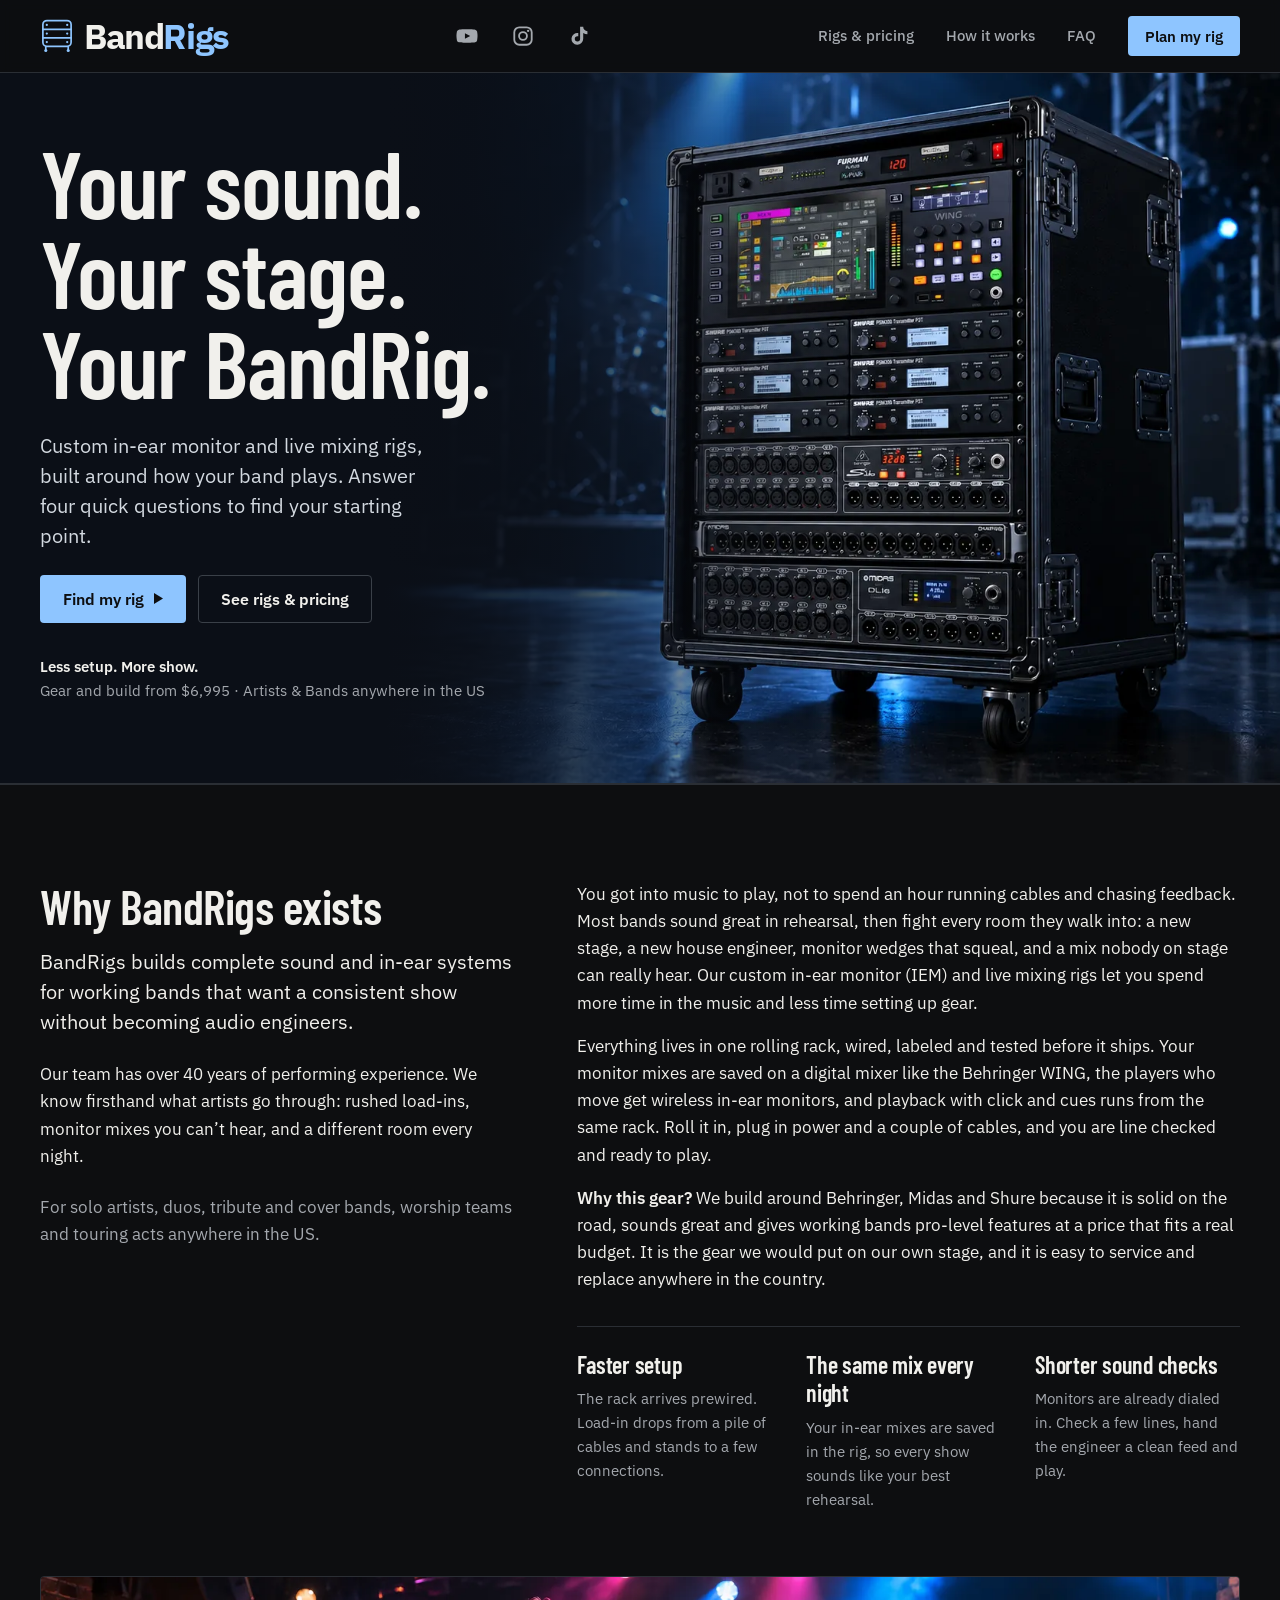
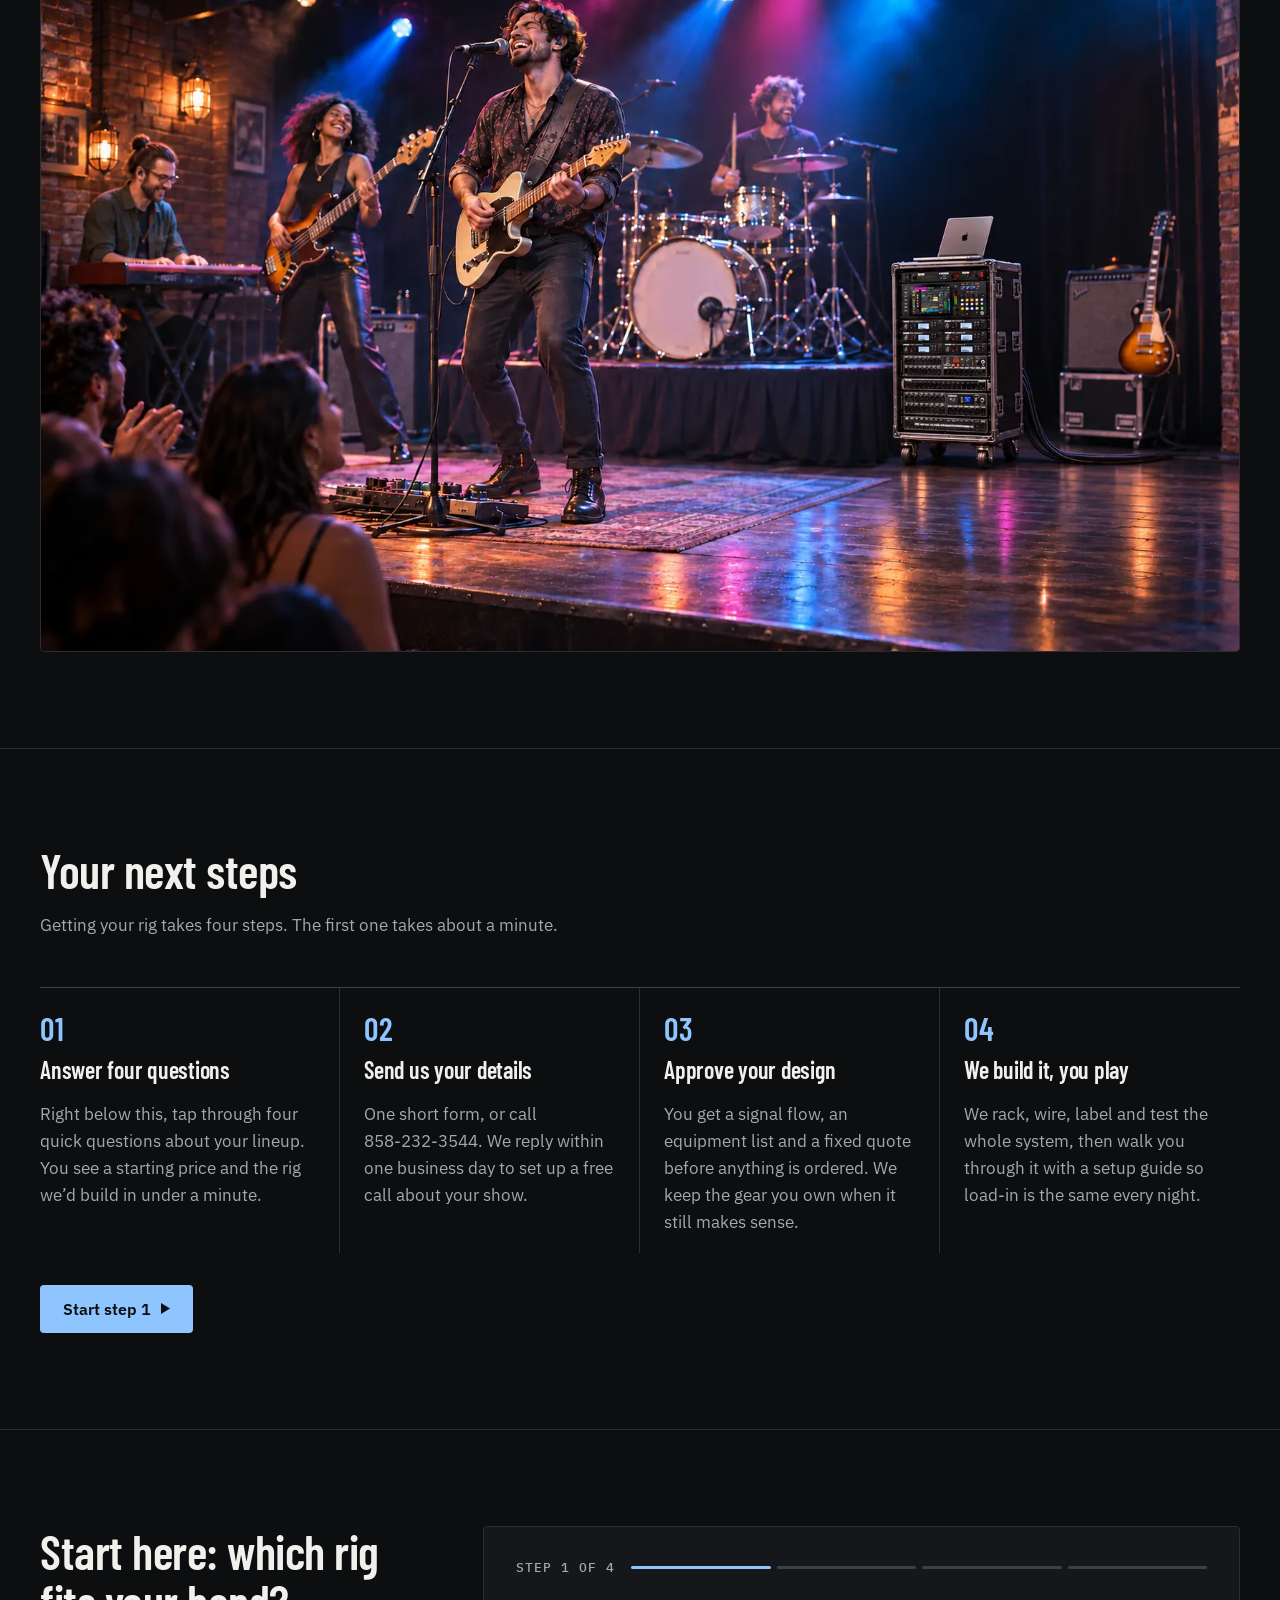
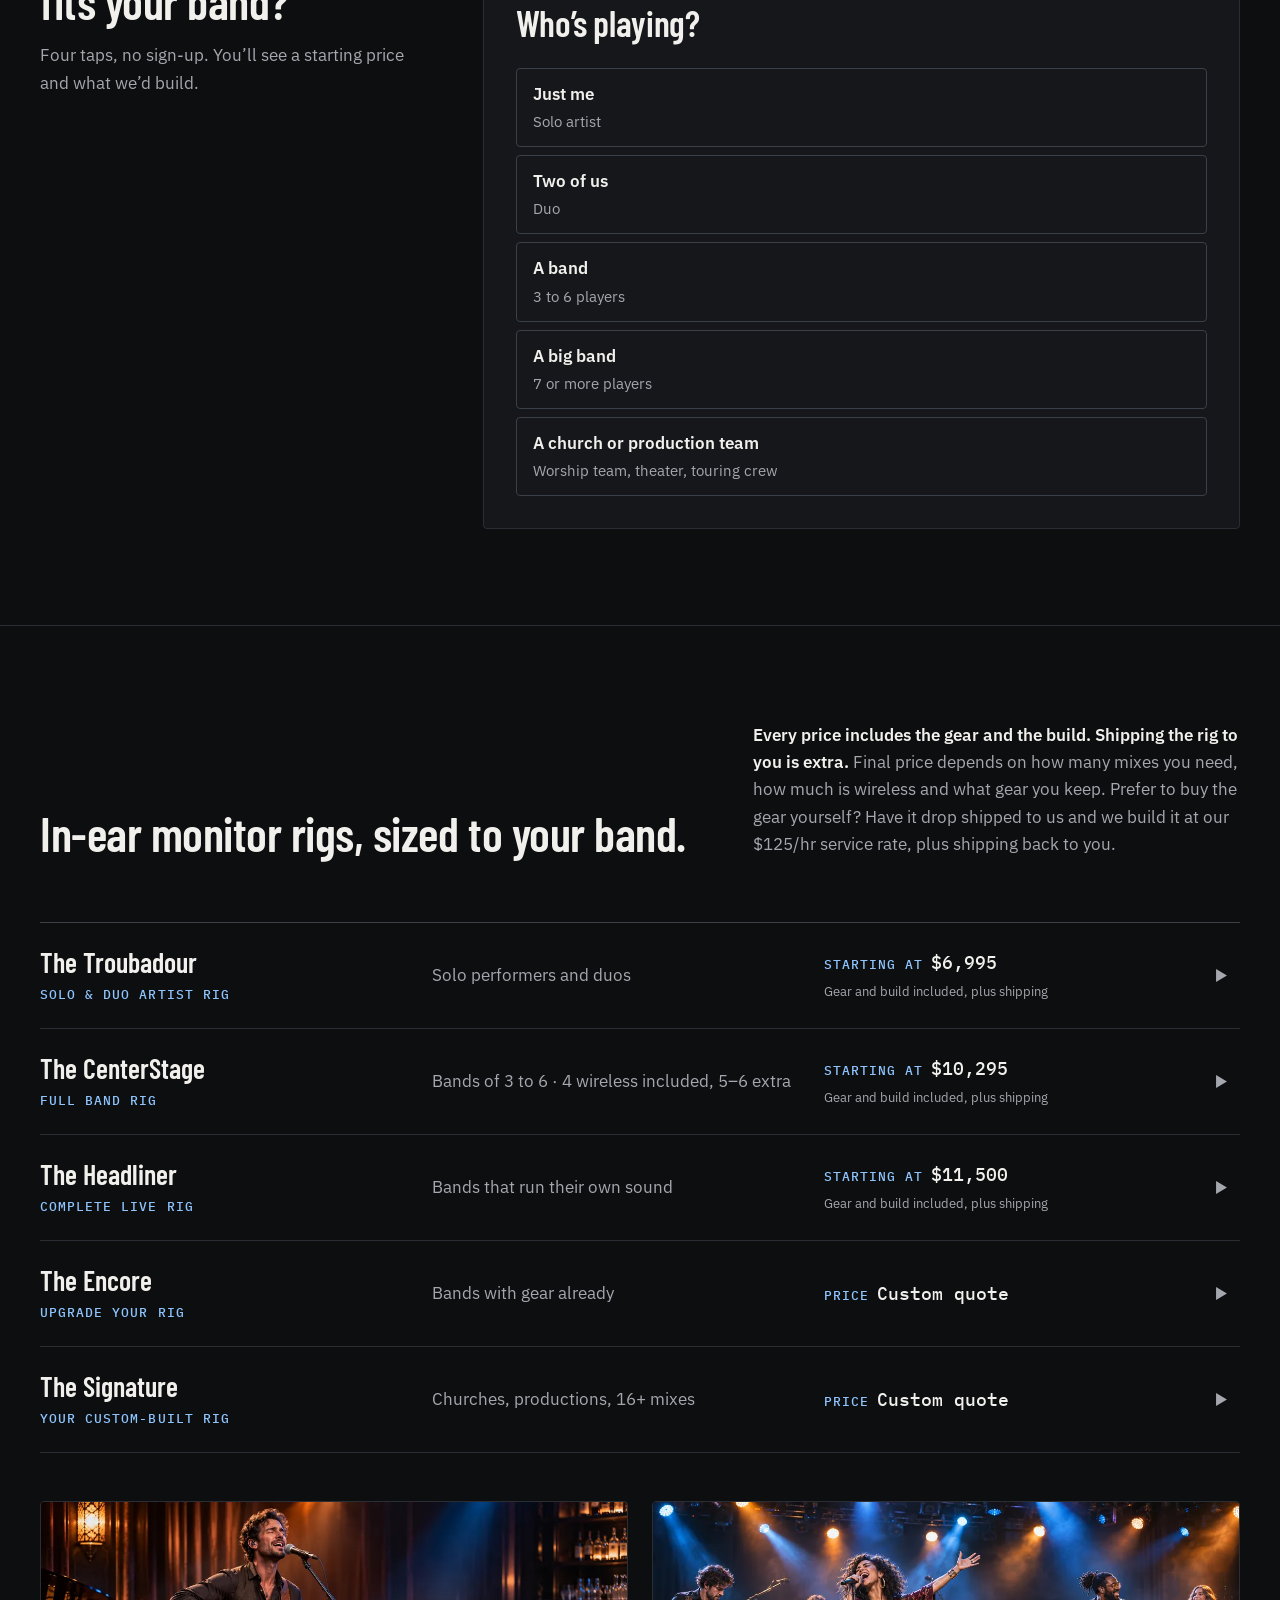
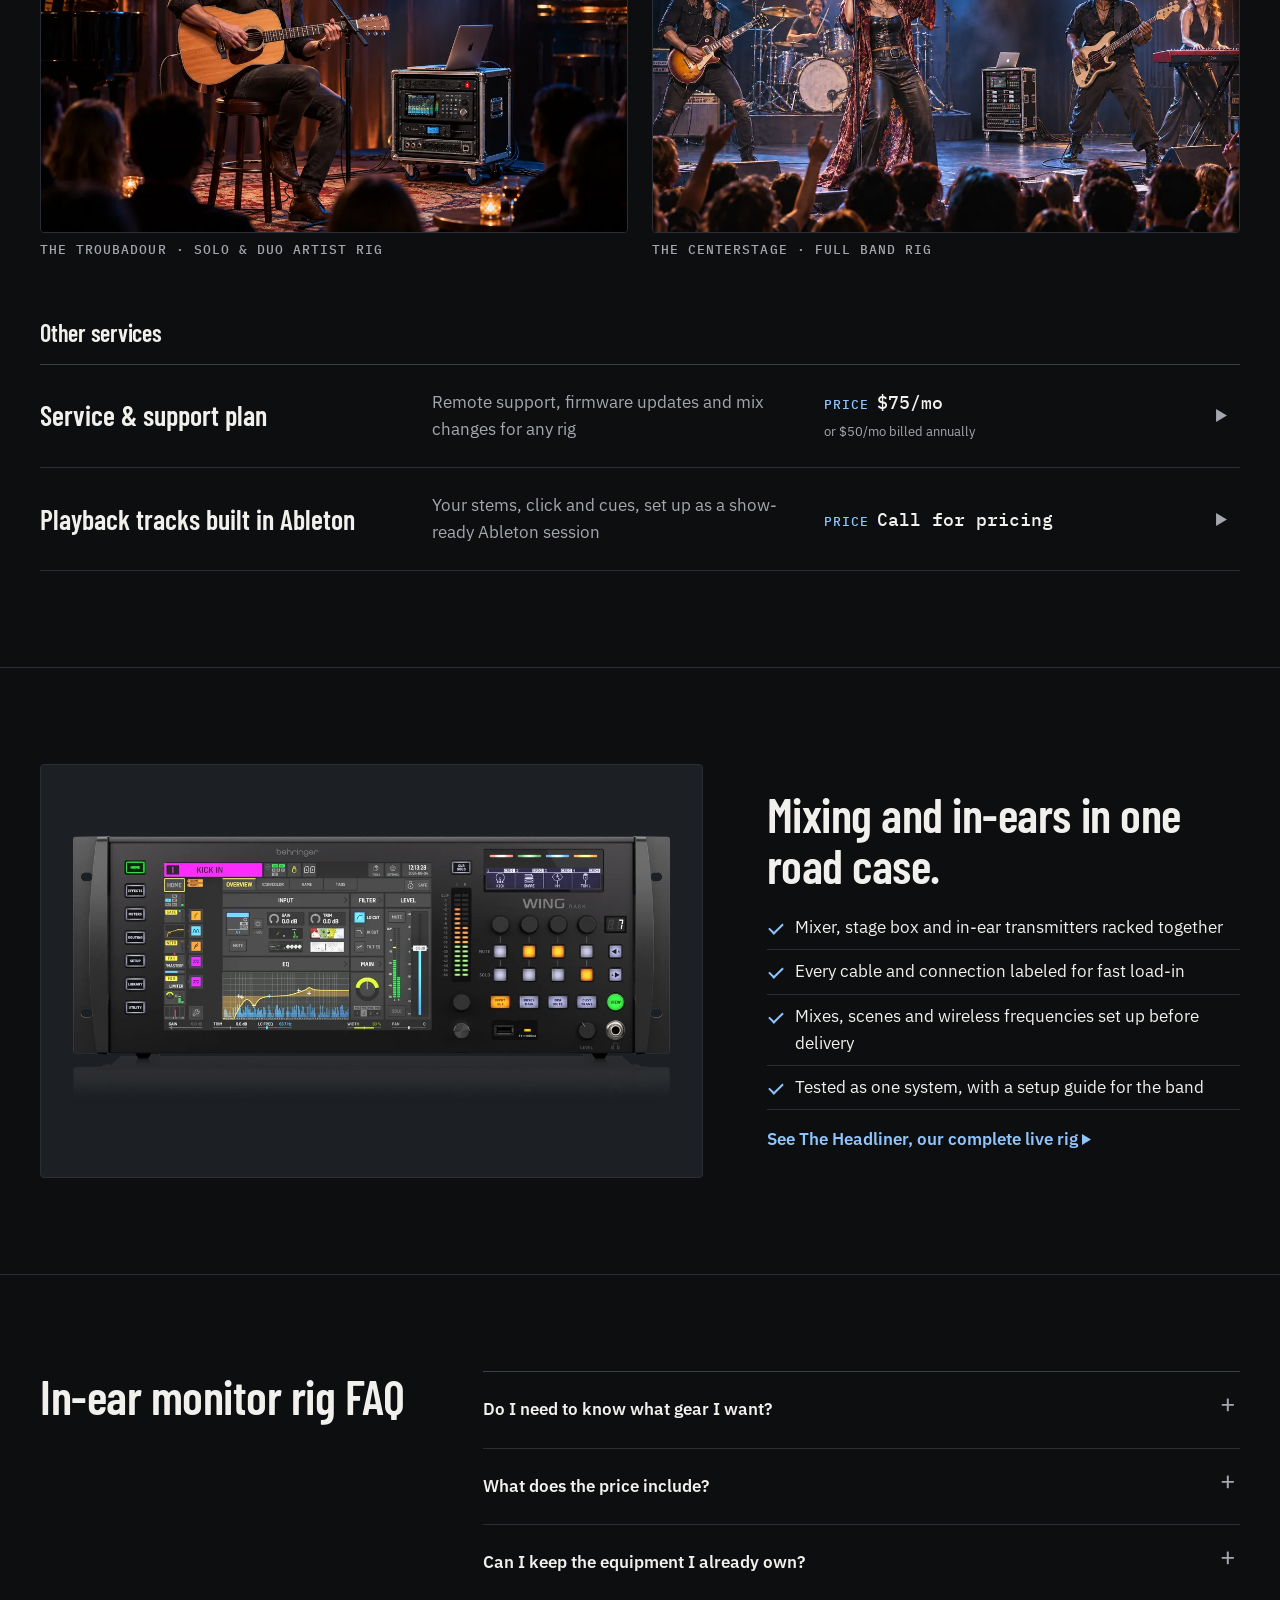
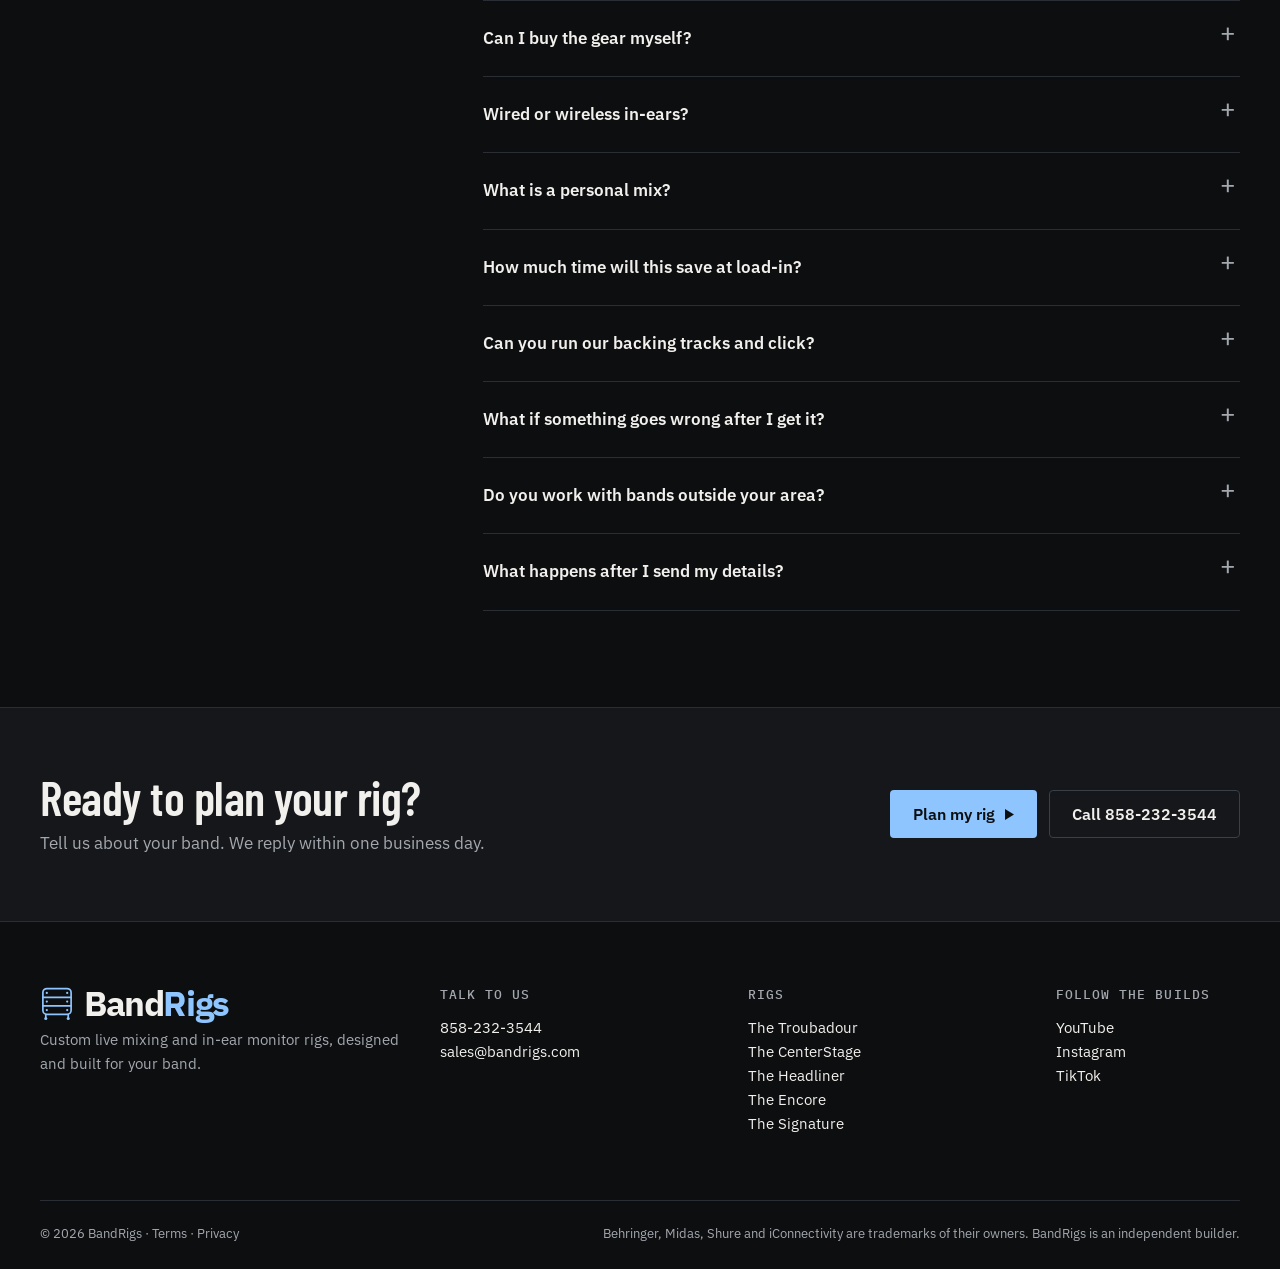
==== commit 17935b03: "Raise starting prices: Troubadour $6,995, CenterStage $10,295, Headliner $11,500 Co-Authored-By: Cla" ====
--- a/index.html
+++ b/index.html
@@ -1,13 +1,13 @@
 <!doctype html>
 <html lang="en"><head><meta charset="utf-8"><meta name="viewport" content="width=device-width, initial-scale=1">
 <script>(function(){var h=location.hostname;if(h!=='bandrigs.com'&&h!=='www.bandrigs.com')return;var s=document.createElement('script');s.async=true;s.src='https://www.googletagmanager.com/gtag/js?id=G-QB3NVGBJ0Y';document.head.appendChild(s);window.dataLayer=window.dataLayer||[];window.gtag=function(){dataLayer.push(arguments)};gtag('js',new Date());gtag('config','G-QB3NVGBJ0Y');})();</script><script>(function(){var h=location.hostname;if(h!=='bandrigs.com'&&h!=='www.bandrigs.com')return;!function(f,b,e,v,n,t,s){if(f.fbq)return;n=f.fbq=function(){n.callMethod?n.callMethod.apply(n,arguments):n.queue.push(arguments)};if(!f._fbq)f._fbq=n;n.push=n;n.loaded=!0;n.version='2.0';n.queue=[];t=b.createElement(e);t.async=!0;t.src=v;s=b.getElementsByTagName(e)[0];s.parentNode.insertBefore(t,s)}(window,document,'script','https://connect.facebook.net/en_US/fbevents.js');fbq('init','1512121330810481');fbq('track','PageView');})();</script>
-<title>Custom In-Ear Monitor &amp; Live Mixing Rigs for Artists | BandRigs</title><meta name="description" content="Custom in-ear monitor and live mixing rigs for artists and bands, designed and built by BandRigs. Answer 4 questions to find your rig. Rigs from $4,995.">
+<title>Custom In-Ear Monitor &amp; Live Mixing Rigs for Artists | BandRigs</title><meta name="description" content="Custom in-ear monitor and live mixing rigs for artists and bands, designed and built by BandRigs. Answer 4 questions to find your rig. Rigs from $6,995.">
 <link rel="canonical" href="https://bandrigs.com/"><meta name="theme-color" content="#0d0e10">
-<meta property="og:type" content="website"><meta property="og:site_name" content="BandRigs"><meta property="og:title" content="Custom In-Ear Monitor &amp; Live Mixing Rigs for Artists | BandRigs"><meta property="og:description" content="Custom in-ear monitor and live mixing rigs for artists and bands, designed and built by BandRigs. Answer 4 questions to find your rig. Rigs from $4,995."><meta property="og:url" content="https://bandrigs.com/"><meta property="og:image" content="https://bandrigs.com/assets/og.jpg"><meta property="og:image:width" content="1200"><meta property="og:image:height" content="630"><meta name="twitter:card" content="summary_large_image">
+<meta property="og:type" content="website"><meta property="og:site_name" content="BandRigs"><meta property="og:title" content="Custom In-Ear Monitor &amp; Live Mixing Rigs for Artists | BandRigs"><meta property="og:description" content="Custom in-ear monitor and live mixing rigs for artists and bands, designed and built by BandRigs. Answer 4 questions to find your rig. Rigs from $6,995."><meta property="og:url" content="https://bandrigs.com/"><meta property="og:image" content="https://bandrigs.com/assets/og.jpg"><meta property="og:image:width" content="1200"><meta property="og:image:height" content="630"><meta name="twitter:card" content="summary_large_image">
 <link rel="icon" href="/favicon.svg" type="image/svg+xml">
 <link rel="preconnect" href="https://fonts.googleapis.com"><link rel="preconnect" href="https://fonts.gstatic.com" crossorigin>
 <link rel="stylesheet" href="https://fonts.googleapis.com/css2?family=Barlow+Condensed:wght@600&family=IBM+Plex+Mono:wght@500&family=IBM+Plex+Sans:wght@400;500;600&display=swap">
-<link rel="stylesheet" href="/styles.css?v=2c77fdf684"><script type="module" src="/app.js?v=ed63b70efa"></script><script type="application/ld+json">{"@context":"https://schema.org","@type":"Organization","@id":"https://bandrigs.com/#org","name":"BandRigs","url":"https://bandrigs.com/","logo":"https://bandrigs.com/assets/logo.svg","image":"https://bandrigs.com/assets/og.jpg","email":"sales@bandrigs.com","telephone":"+18582323544","description":"BandRigs designs and builds custom live mixing and in-ear monitor rack systems for artists and bands anywhere in the US.","areaServed":{"@type":"Country","name":"United States"},"sameAs":["https://www.youtube.com/@BandRigsChannel","https://www.instagram.com/bandrigs/","https://www.tiktok.com/@bandrigschannel"]}</script><script type="application/ld+json">{"@context":"https://schema.org","@type":"FAQPage","mainEntity":[{"@type":"Question","name":"Do I need to know what gear I want?","acceptedAnswer":{"@type":"Answer","text":"No. Tell us who is on stage, what you play, the rooms you usually work and what frustrates you about your current setup. Picking the mixer, stage box, in-ear systems and rack is our job. You get a written design with an equipment list and signal flow before anything is ordered, so you can see exactly what you are paying for."}},{"@type":"Question","name":"What does the price include?","acceptedAnswer":{"@type":"Answer","text":"Every starting price includes the gear and the build: racking, wiring, labeling, configuring your mixes and testing the whole system on our bench. Shipping the finished rig to you is extra. Your final price depends on how many personal mixes you need, how many players go wireless and what gear you already own."}},{"@type":"Question","name":"Can I keep the equipment I already own?","acceptedAnswer":{"@type":"Answer","text":"Yes. We look at your mixer, stage boxes, in-ear systems and cables first and only replace what does not fit the plan. Keeping gear that still works lowers your price, and we will tell you honestly when something is worth replacing."}},{"@type":"Question","name":"Can I buy the gear myself?","acceptedAnswer":{"@type":"Answer","text":"Yes. We send you the equipment list, you buy it from any dealer and have it drop shipped to us. We build, configure and test the rig at our service rate of $125 an hour, plus shipping the finished rig back to you."}},{"@type":"Question","name":"Wired or wireless in-ears?","acceptedAnswer":{"@type":"Answer","text":"Either, or a mix. Drummers and keyboard players stay in one spot, so wired in-ears are simple and cost less. Singers, guitarists and anyone who moves around usually go wireless with a system like the Shure PSM 300. We plan the mix of wired and wireless around how your band actually performs."}},{"@type":"Question","name":"What is a personal mix?","acceptedAnswer":{"@type":"Answer","text":"It is what one performer hears in their in-ears. The drummer might want lots of bass and click, the singer mostly vocals and keys. Each person who wants their own balance needs their own mix, and the number of mixes is one of the biggest things that sets the size of your rig. Each player adjusts their own mix from their own iPad or phone over the rig’s Wi-Fi, without waiting on a sound engineer, and the mixes are saved in the mixer so they sound the same every night."}},{"@type":"Question","name":"How much time will this save at load-in?","acceptedAnswer":{"@type":"Answer","text":"A lot. The rack arrives prewired and labeled, so instead of running cables and stands for every wedge and channel you connect power, the stage box and a few lines. Because your monitor mixes are already dialed in, sound check becomes a quick line check and a clean feed to the house engineer."}},{"@type":"Question","name":"Can you run our backing tracks and click?","acceptedAnswer":{"@type":"Answer","text":"Yes. Playback with click and cues can run from the same rack, from a Mac mini or a playback interface like the iConnectivity PlayAUDIO1U. The PlayAUDIO1U adds redundancy: two Mac minis run the same show in sync, and if the main one stops, it switches to the backup automatically so the tracks, click and cues keep playing and the audience never knows. We can also build your playback tracks in Ableton, with your stems, click and cues set up as a show-ready session. Call for pricing on track building."}},{"@type":"Question","name":"What if something goes wrong after I get it?","acceptedAnswer":{"@type":"Answer","text":"We walk you through the rig and hand over a setup guide when it is done. For ongoing help, our service and support plan adds to any rig. It is $75 a month, or $50 a month when you pay for a year up front, and covers remote support, firmware updates and mix changes when you need them."}},{"@type":"Question","name":"Do you work with bands outside your area?","acceptedAnswer":{"@type":"Answer","text":"Yes. We design and build rigs for artists and bands anywhere in the US. Planning happens on calls, and the finished rig ships to you ready to plug in."}},{"@type":"Question","name":"What happens after I send my details?","acceptedAnswer":{"@type":"Answer","text":"We reply within one business day to set up a planning call about your band and your show. Prefer to talk now? Call 858-232-3544."}}]}</script><script type="application/ld+json">{"@context":"https://schema.org","@type":"Service","serviceType":"Custom live sound and in-ear monitor rack design and build","provider":{"@id":"https://bandrigs.com/#org"},"offers":[{"@type":"Offer","name":"The Troubadour: Solo & Duo Artist Rig","url":"https://bandrigs.com/systems/compact/","priceSpecification":{"@type":"PriceSpecification","minPrice":4995,"priceCurrency":"USD"}},{"@type":"Offer","name":"The CenterStage: Full Band Rig","url":"https://bandrigs.com/systems/band/","priceSpecification":{"@type":"PriceSpecification","minPrice":9995,"priceCurrency":"USD"}},{"@type":"Offer","name":"The Headliner: Complete Live Rig","url":"https://bandrigs.com/systems/complete/","priceSpecification":{"@type":"PriceSpecification","minPrice":10995,"priceCurrency":"USD"}}]}</script>
+<link rel="stylesheet" href="/styles.css?v=2c77fdf684"><script type="module" src="/app.js?v=0195d8af7b"></script><script type="application/ld+json">{"@context":"https://schema.org","@type":"Organization","@id":"https://bandrigs.com/#org","name":"BandRigs","url":"https://bandrigs.com/","logo":"https://bandrigs.com/assets/logo.svg","image":"https://bandrigs.com/assets/og.jpg","email":"sales@bandrigs.com","telephone":"+18582323544","description":"BandRigs designs and builds custom live mixing and in-ear monitor rack systems for artists and bands anywhere in the US.","areaServed":{"@type":"Country","name":"United States"},"sameAs":["https://www.youtube.com/@BandRigsChannel","https://www.instagram.com/bandrigs/","https://www.tiktok.com/@bandrigschannel"]}</script><script type="application/ld+json">{"@context":"https://schema.org","@type":"FAQPage","mainEntity":[{"@type":"Question","name":"Do I need to know what gear I want?","acceptedAnswer":{"@type":"Answer","text":"No. Tell us who is on stage, what you play, the rooms you usually work and what frustrates you about your current setup. Picking the mixer, stage box, in-ear systems and rack is our job. You get a written design with an equipment list and signal flow before anything is ordered, so you can see exactly what you are paying for."}},{"@type":"Question","name":"What does the price include?","acceptedAnswer":{"@type":"Answer","text":"Every starting price includes the gear and the build: racking, wiring, labeling, configuring your mixes and testing the whole system on our bench. Shipping the finished rig to you is extra. Your final price depends on how many personal mixes you need, how many players go wireless and what gear you already own."}},{"@type":"Question","name":"Can I keep the equipment I already own?","acceptedAnswer":{"@type":"Answer","text":"Yes. We look at your mixer, stage boxes, in-ear systems and cables first and only replace what does not fit the plan. Keeping gear that still works lowers your price, and we will tell you honestly when something is worth replacing."}},{"@type":"Question","name":"Can I buy the gear myself?","acceptedAnswer":{"@type":"Answer","text":"Yes. We send you the equipment list, you buy it from any dealer and have it drop shipped to us. We build, configure and test the rig at our service rate of $125 an hour, plus shipping the finished rig back to you."}},{"@type":"Question","name":"Wired or wireless in-ears?","acceptedAnswer":{"@type":"Answer","text":"Either, or a mix. Drummers and keyboard players stay in one spot, so wired in-ears are simple and cost less. Singers, guitarists and anyone who moves around usually go wireless with a system like the Shure PSM 300. We plan the mix of wired and wireless around how your band actually performs."}},{"@type":"Question","name":"What is a personal mix?","acceptedAnswer":{"@type":"Answer","text":"It is what one performer hears in their in-ears. The drummer might want lots of bass and click, the singer mostly vocals and keys. Each person who wants their own balance needs their own mix, and the number of mixes is one of the biggest things that sets the size of your rig. Each player adjusts their own mix from their own iPad or phone over the rig’s Wi-Fi, without waiting on a sound engineer, and the mixes are saved in the mixer so they sound the same every night."}},{"@type":"Question","name":"How much time will this save at load-in?","acceptedAnswer":{"@type":"Answer","text":"A lot. The rack arrives prewired and labeled, so instead of running cables and stands for every wedge and channel you connect power, the stage box and a few lines. Because your monitor mixes are already dialed in, sound check becomes a quick line check and a clean feed to the house engineer."}},{"@type":"Question","name":"Can you run our backing tracks and click?","acceptedAnswer":{"@type":"Answer","text":"Yes. Playback with click and cues can run from the same rack, from a Mac mini or a playback interface like the iConnectivity PlayAUDIO1U. The PlayAUDIO1U adds redundancy: two Mac minis run the same show in sync, and if the main one stops, it switches to the backup automatically so the tracks, click and cues keep playing and the audience never knows. We can also build your playback tracks in Ableton, with your stems, click and cues set up as a show-ready session. Call for pricing on track building."}},{"@type":"Question","name":"What if something goes wrong after I get it?","acceptedAnswer":{"@type":"Answer","text":"We walk you through the rig and hand over a setup guide when it is done. For ongoing help, our service and support plan adds to any rig. It is $75 a month, or $50 a month when you pay for a year up front, and covers remote support, firmware updates and mix changes when you need them."}},{"@type":"Question","name":"Do you work with bands outside your area?","acceptedAnswer":{"@type":"Answer","text":"Yes. We design and build rigs for artists and bands anywhere in the US. Planning happens on calls, and the finished rig ships to you ready to plug in."}},{"@type":"Question","name":"What happens after I send my details?","acceptedAnswer":{"@type":"Answer","text":"We reply within one business day to set up a planning call about your band and your show. Prefer to talk now? Call 858-232-3544."}}]}</script><script type="application/ld+json">{"@context":"https://schema.org","@type":"Service","serviceType":"Custom live sound and in-ear monitor rack design and build","provider":{"@id":"https://bandrigs.com/#org"},"offers":[{"@type":"Offer","name":"The Troubadour: Solo & Duo Artist Rig","url":"https://bandrigs.com/systems/compact/","priceSpecification":{"@type":"PriceSpecification","minPrice":6995,"priceCurrency":"USD"}},{"@type":"Offer","name":"The CenterStage: Full Band Rig","url":"https://bandrigs.com/systems/band/","priceSpecification":{"@type":"PriceSpecification","minPrice":10295,"priceCurrency":"USD"}},{"@type":"Offer","name":"The Headliner: Complete Live Rig","url":"https://bandrigs.com/systems/complete/","priceSpecification":{"@type":"PriceSpecification","minPrice":11500,"priceCurrency":"USD"}}]}</script>
 </head><body>
 <a class="skip" href="#main">Skip to content</a>
 <header class="site-header"><div class="wrap head-row">
@@ -25,7 +25,7 @@
 <h1>Your sound.<br>Your stage.<br>Your BandRig.</h1>
 <p class="lead">Custom in-ear monitor and live mixing rigs, built around how your band plays. Answer four quick questions to find your starting point.</p>
 <div class="actions"><a class="btn btn-primary" href="#finder">Find my rig <span aria-hidden="true" class="arr"><svg class="tri" viewBox="0 0 10 12" width="9" height="11" aria-hidden="true"><path d="M0 0 10 6 0 12Z" fill="currentColor"/></svg></span></a><a class="btn btn-secondary" href="/systems/">See rigs &amp; pricing</a></div>
-<p class="hero-tag"><strong>Less setup. More show.</strong><br><span class="muted">Gear and build from $4,995 · Artists &amp; Bands anywhere in the US</span></p>
+<p class="hero-tag"><strong>Less setup. More show.</strong><br><span class="muted">Gear and build from $6,995 · Artists &amp; Bands anywhere in the US</span></p>
 </div></div>
 
 </section>
@@ -60,7 +60,7 @@
 
 <section class="section" aria-labelledby="rigs-title"><div class="wrap">
 <div class="section-head split"><div><h2 id="rigs-title">In-ear monitor rigs, sized to your band.</h2></div><p class="muted"><strong class="hl">Every price includes the gear and the build. Shipping the rig to you is extra.</strong> Final price depends on how many mixes you need, how much is wireless and what gear you keep. Prefer to buy the gear yourself? Have it drop shipped to us and we build it at our <span class="nowrap">$125/hr</span> service rate, plus shipping back to you.</p></div>
-<div class="rig-table" role="list"><a class="rig-row" role="listitem" href="/systems/compact/"><span class="rig-name">The Troubadour<span class="rig-sub">Solo &amp; Duo Artist Rig</span></span><span class="rig-for muted">Solo performers and duos</span><span class="price"><span class="label">Starting at</span> $4,995<span class="price-note">Gear and build included, plus shipping</span></span><span class="rig-go" aria-hidden="true"><svg class="tri" viewBox="0 0 10 12" width="9" height="11" aria-hidden="true"><path d="M0 0 10 6 0 12Z" fill="currentColor"/></svg></span></a><a class="rig-row" role="listitem" href="/systems/band/"><span class="rig-name">The CenterStage<span class="rig-sub">Full Band Rig</span></span><span class="rig-for muted">Bands of 3 to 6 · 4 wireless included, 5–6 extra</span><span class="price"><span class="label">Starting at</span> $9,995<span class="price-note">Gear and build included, plus shipping</span></span><span class="rig-go" aria-hidden="true"><svg class="tri" viewBox="0 0 10 12" width="9" height="11" aria-hidden="true"><path d="M0 0 10 6 0 12Z" fill="currentColor"/></svg></span></a><a class="rig-row" role="listitem" href="/systems/complete/"><span class="rig-name">The Headliner<span class="rig-sub">Complete Live Rig</span></span><span class="rig-for muted">Bands that run their own sound</span><span class="price"><span class="label">Starting at</span> $10,995<span class="price-note">Gear and build included, plus shipping</span></span><span class="rig-go" aria-hidden="true"><svg class="tri" viewBox="0 0 10 12" width="9" height="11" aria-hidden="true"><path d="M0 0 10 6 0 12Z" fill="currentColor"/></svg></span></a><a class="rig-row" role="listitem" href="/systems/upgrade/"><span class="rig-name">The Encore<span class="rig-sub">Upgrade Your Rig</span></span><span class="rig-for muted">Bands with gear already</span><span class="price"><span class="label">Price</span> Custom quote</span><span class="rig-go" aria-hidden="true"><svg class="tri" viewBox="0 0 10 12" width="9" height="11" aria-hidden="true"><path d="M0 0 10 6 0 12Z" fill="currentColor"/></svg></span></a><a class="rig-row" role="listitem" href="/systems/custom/"><span class="rig-name">The Signature<span class="rig-sub">Your Custom-Built Rig</span></span><span class="rig-for muted">Churches, productions, 16+ mixes</span><span class="price"><span class="label">Price</span> Custom quote</span><span class="rig-go" aria-hidden="true"><svg class="tri" viewBox="0 0 10 12" width="9" height="11" aria-hidden="true"><path d="M0 0 10 6 0 12Z" fill="currentColor"/></svg></span></a></div>
+<div class="rig-table" role="list"><a class="rig-row" role="listitem" href="/systems/compact/"><span class="rig-name">The Troubadour<span class="rig-sub">Solo &amp; Duo Artist Rig</span></span><span class="rig-for muted">Solo performers and duos</span><span class="price"><span class="label">Starting at</span> $6,995<span class="price-note">Gear and build included, plus shipping</span></span><span class="rig-go" aria-hidden="true"><svg class="tri" viewBox="0 0 10 12" width="9" height="11" aria-hidden="true"><path d="M0 0 10 6 0 12Z" fill="currentColor"/></svg></span></a><a class="rig-row" role="listitem" href="/systems/band/"><span class="rig-name">The CenterStage<span class="rig-sub">Full Band Rig</span></span><span class="rig-for muted">Bands of 3 to 6 · 4 wireless included, 5–6 extra</span><span class="price"><span class="label">Starting at</span> $10,295<span class="price-note">Gear and build included, plus shipping</span></span><span class="rig-go" aria-hidden="true"><svg class="tri" viewBox="0 0 10 12" width="9" height="11" aria-hidden="true"><path d="M0 0 10 6 0 12Z" fill="currentColor"/></svg></span></a><a class="rig-row" role="listitem" href="/systems/complete/"><span class="rig-name">The Headliner<span class="rig-sub">Complete Live Rig</span></span><span class="rig-for muted">Bands that run their own sound</span><span class="price"><span class="label">Starting at</span> $11,500<span class="price-note">Gear and build included, plus shipping</span></span><span class="rig-go" aria-hidden="true"><svg class="tri" viewBox="0 0 10 12" width="9" height="11" aria-hidden="true"><path d="M0 0 10 6 0 12Z" fill="currentColor"/></svg></span></a><a class="rig-row" role="listitem" href="/systems/upgrade/"><span class="rig-name">The Encore<span class="rig-sub">Upgrade Your Rig</span></span><span class="rig-for muted">Bands with gear already</span><span class="price"><span class="label">Price</span> Custom quote</span><span class="rig-go" aria-hidden="true"><svg class="tri" viewBox="0 0 10 12" width="9" height="11" aria-hidden="true"><path d="M0 0 10 6 0 12Z" fill="currentColor"/></svg></span></a><a class="rig-row" role="listitem" href="/systems/custom/"><span class="rig-name">The Signature<span class="rig-sub">Your Custom-Built Rig</span></span><span class="rig-for muted">Churches, productions, 16+ mixes</span><span class="price"><span class="label">Price</span> Custom quote</span><span class="rig-go" aria-hidden="true"><svg class="tri" viewBox="0 0 10 12" width="9" height="11" aria-hidden="true"><path d="M0 0 10 6 0 12Z" fill="currentColor"/></svg></span></a></div>
 <div class="rig-shots"><a class="rig-shot" href="/systems/compact/"><img src="/assets/solo-live.webp" alt="Solo acoustic artist performing with in-ear monitors and a BandRigs rolling rack with laptop playback beside him" loading="lazy" width="1100" height="619"><span class="label">The Troubadour · Solo &amp; Duo Artist Rig</span></a><a class="rig-shot" href="/systems/band/"><img src="/assets/band-full.webp" alt="Five-piece band performing live with wireless in-ear monitors and a BandRigs rack on stage" loading="lazy" width="1100" height="619"><span class="label">The CenterStage · Full Band Rig</span></a></div>
 <div class="services"><div class="section-head"><h3>Other services</h3></div><div class="rig-table" role="list"><a class="rig-row" role="listitem" href="/plan/"><span class="rig-name">Service &amp; support plan</span><span class="rig-for muted">Remote support, firmware updates and mix changes for any rig</span><span class="price"><span class="label">Price</span> $75/mo<span class="price-note">or $50/mo billed annually</span></span><span class="rig-go" aria-hidden="true"><svg class="tri" viewBox="0 0 10 12" width="9" height="11" aria-hidden="true"><path d="M0 0 10 6 0 12Z" fill="currentColor"/></svg></span></a><a class="rig-row" role="listitem" href="tel:+18582323544"><span class="rig-name">Playback tracks built in Ableton</span><span class="rig-for muted">Your stems, click and cues, set up as a show-ready Ableton session</span><span class="price"><span class="label">Price</span> Call for pricing</span><span class="rig-go" aria-hidden="true"><svg class="tri" viewBox="0 0 10 12" width="9" height="11" aria-hidden="true"><path d="M0 0 10 6 0 12Z" fill="currentColor"/></svg></span></a></div></div>
 </div></section>
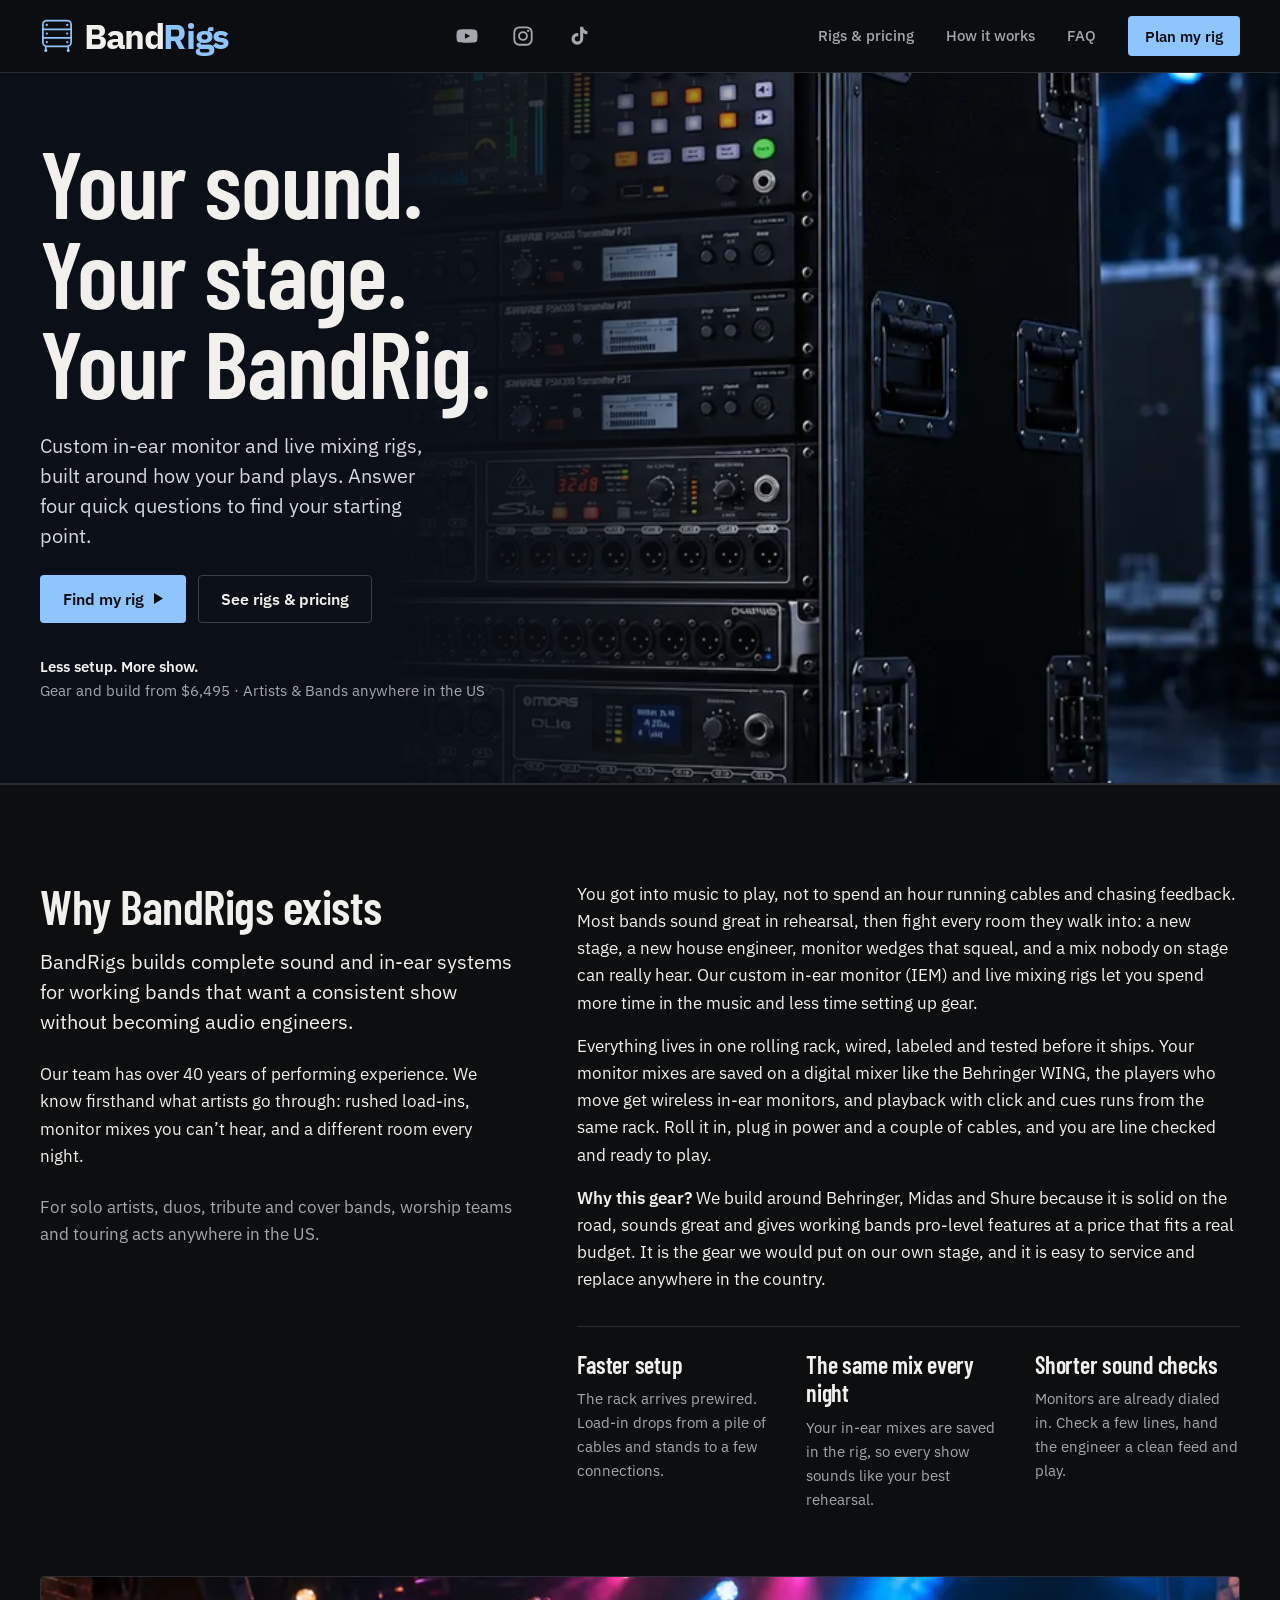
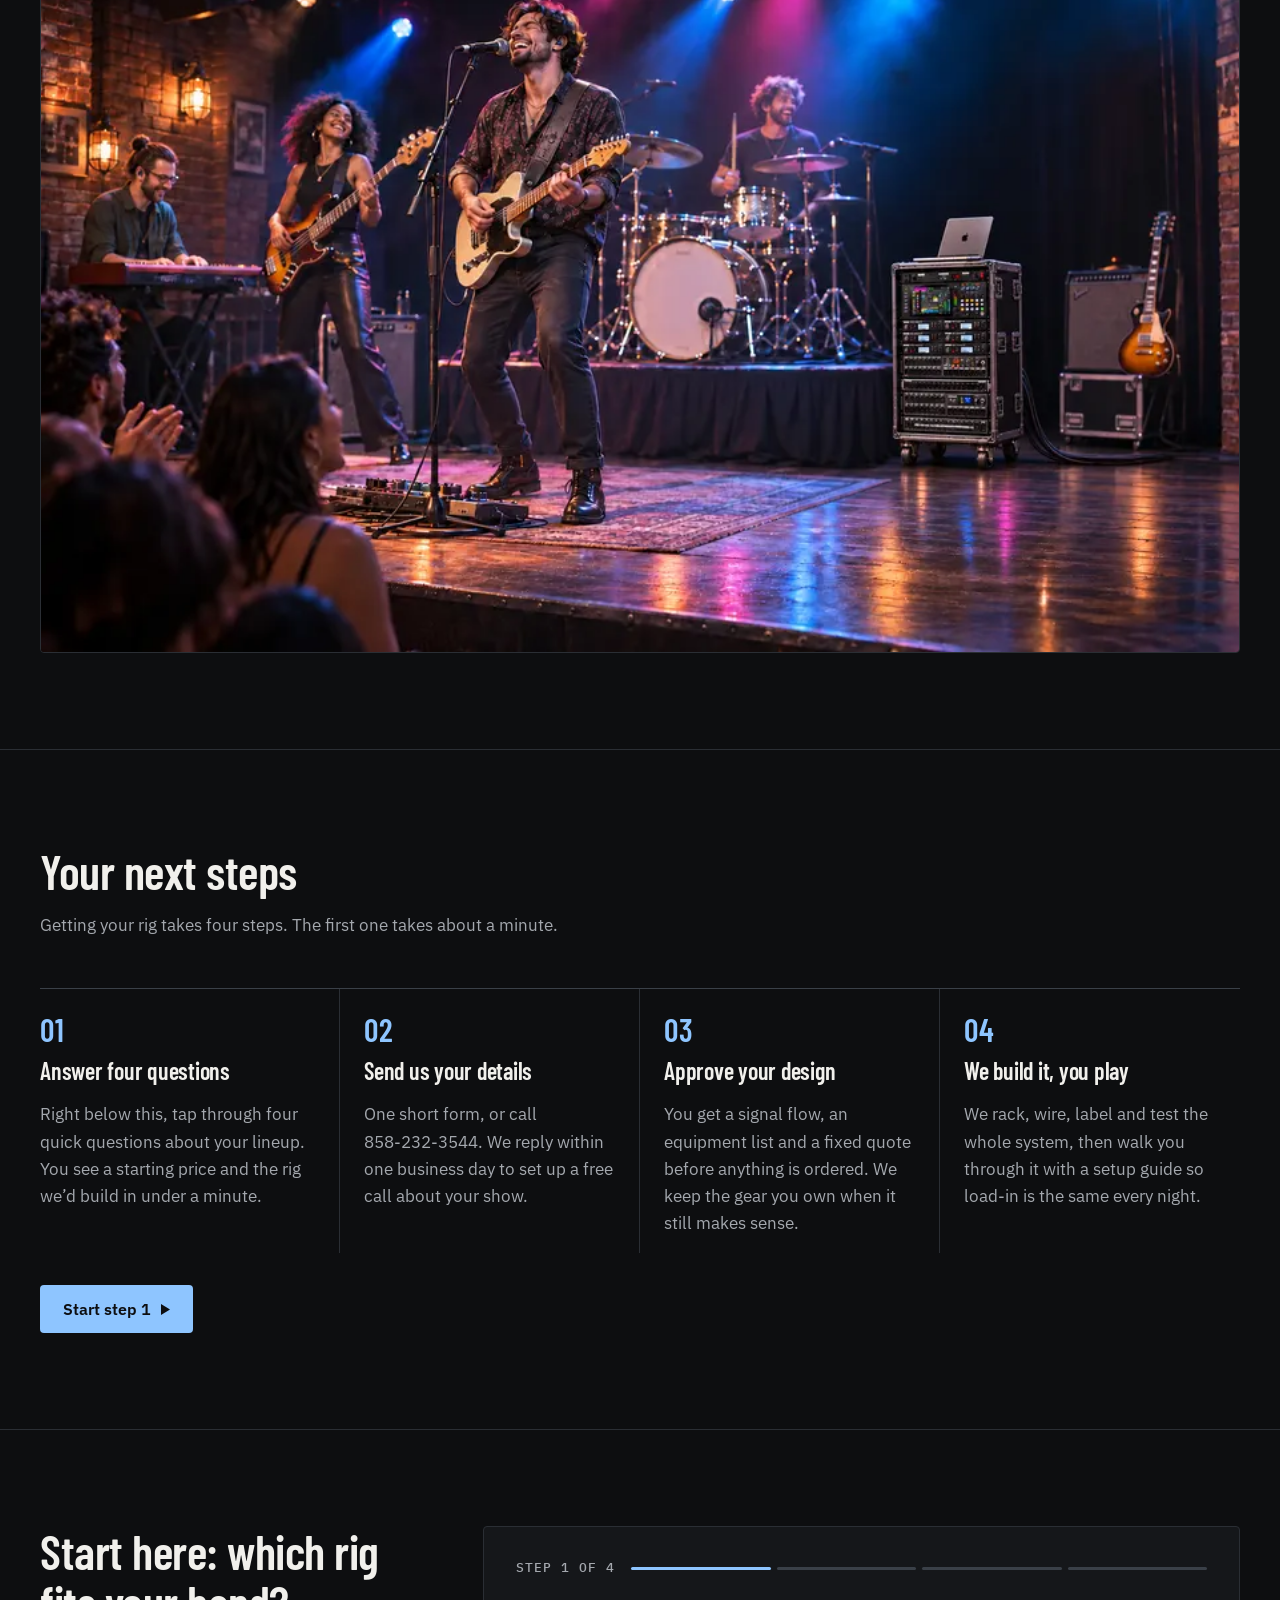
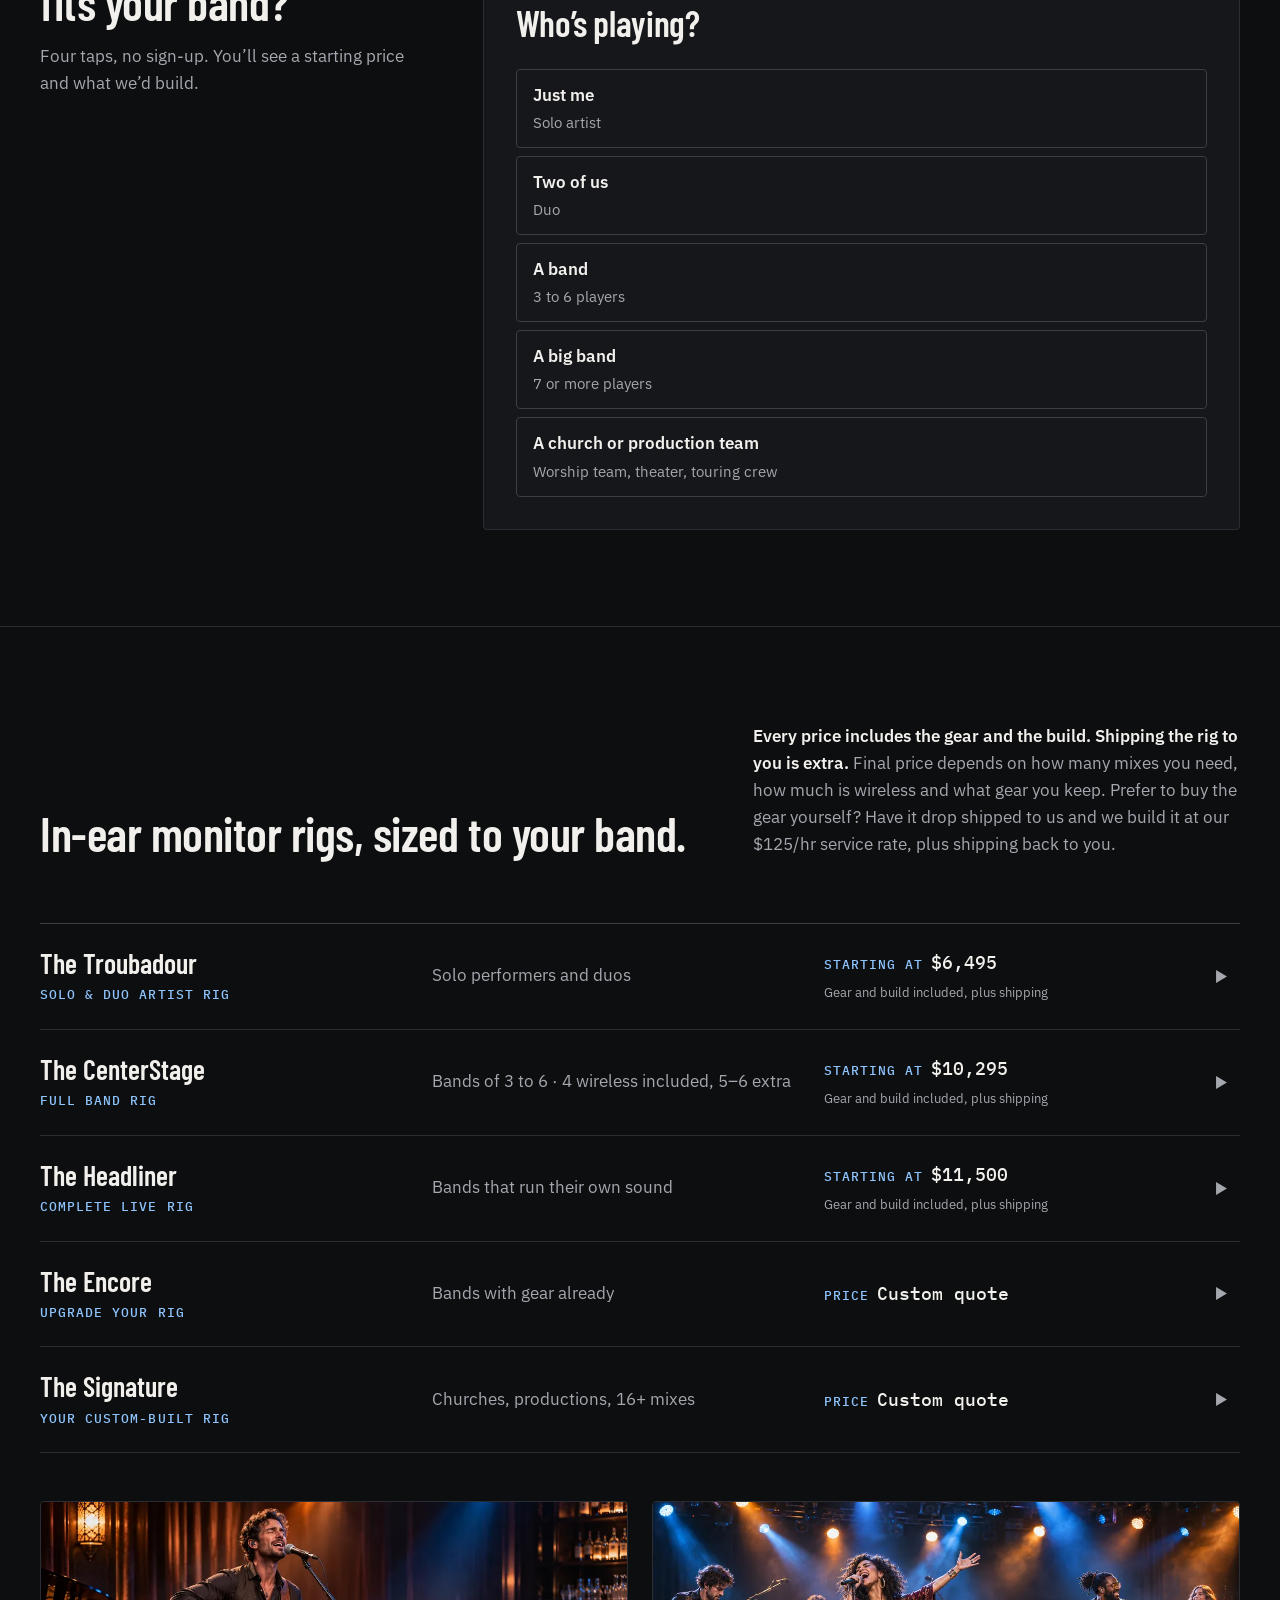
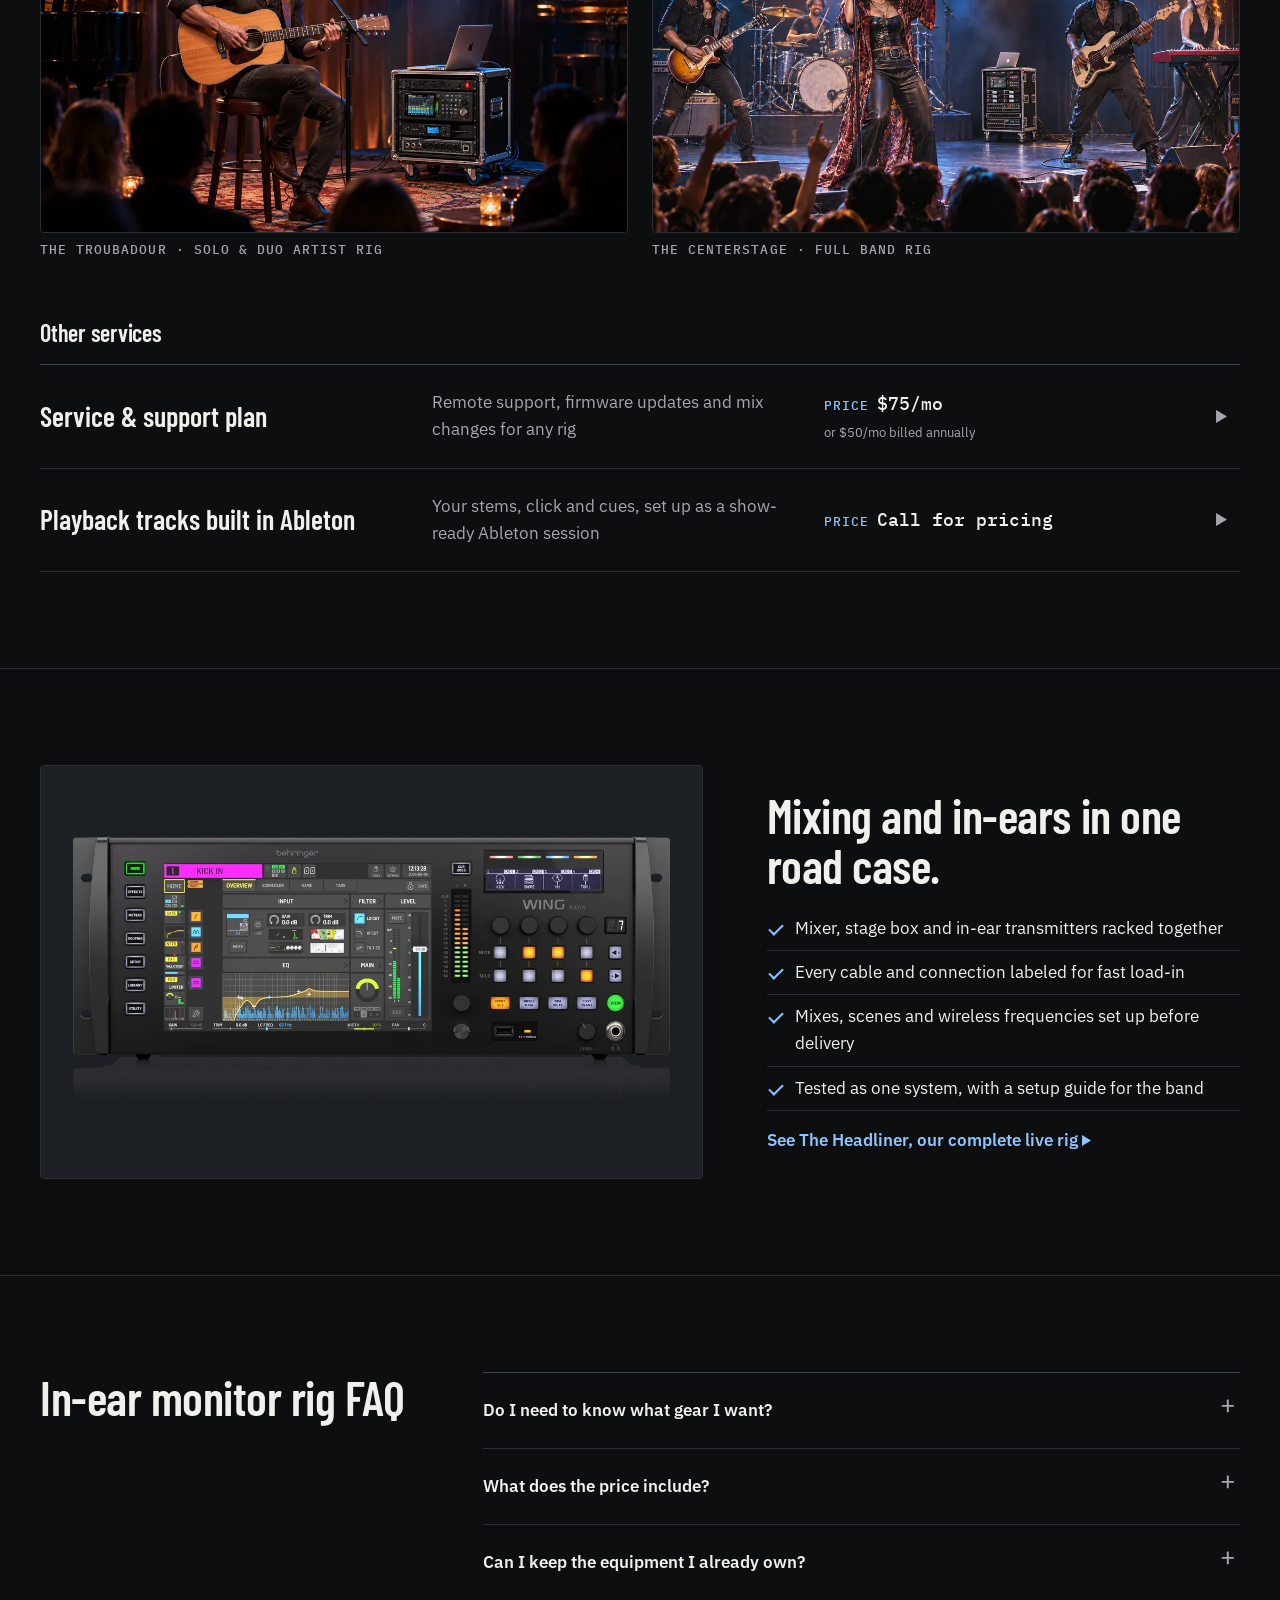
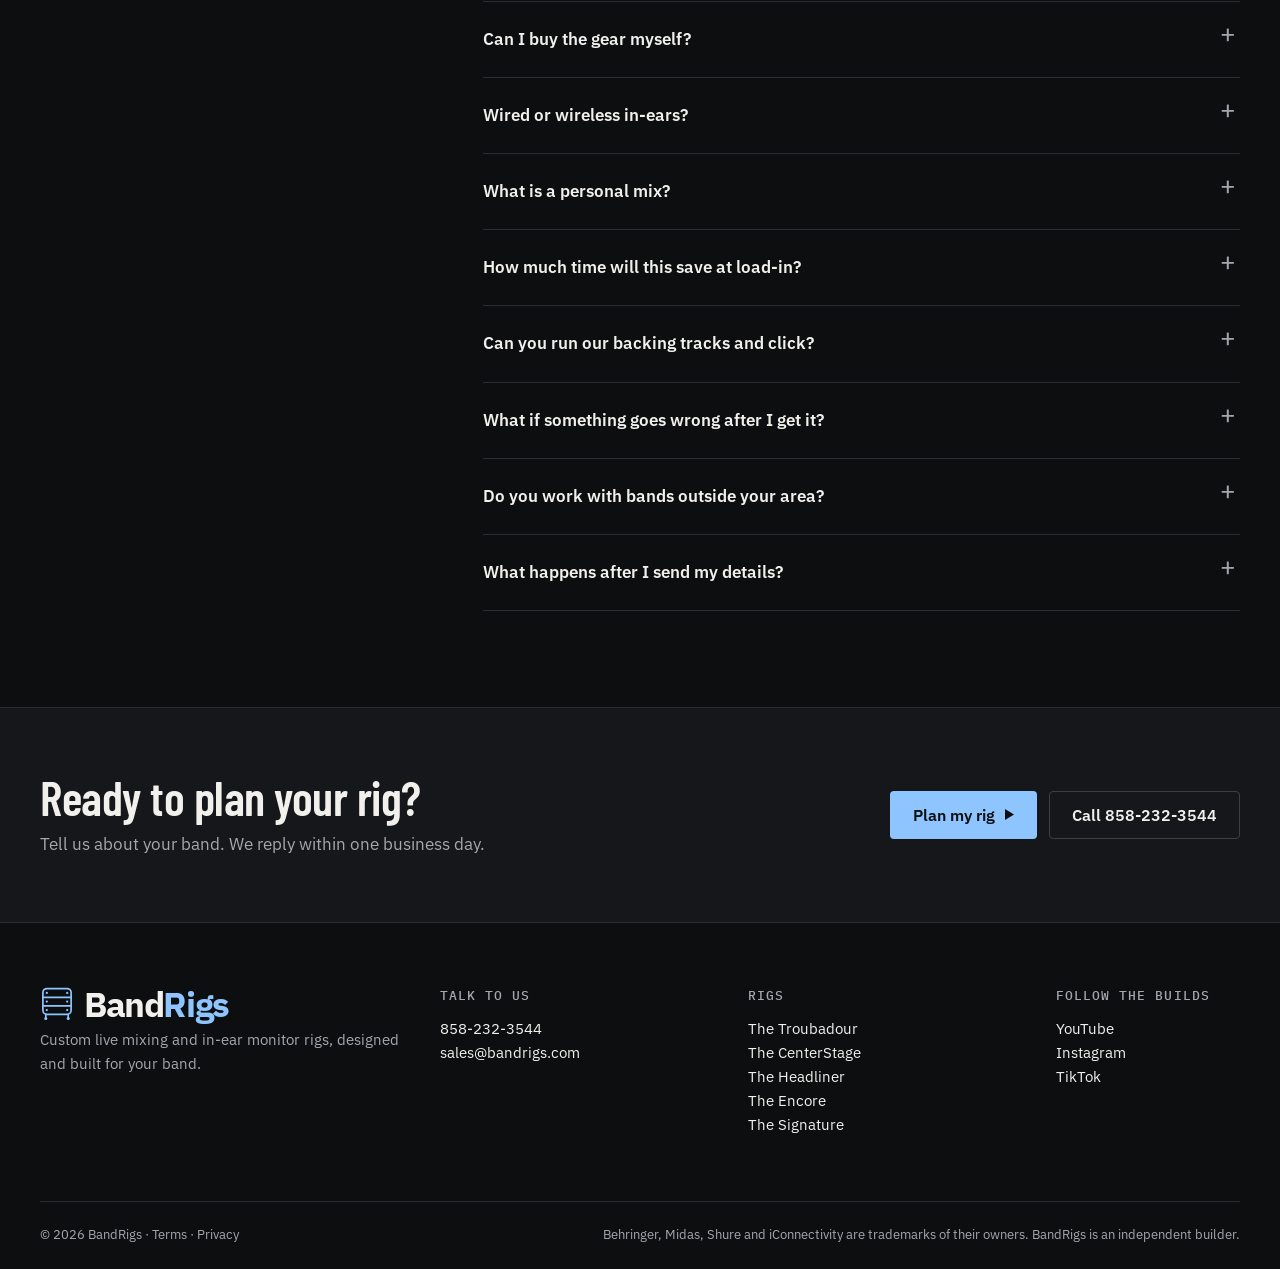
==== commit 3ab78935: "Hide per-item gear prices on rig pages; Troubadour starts at $6,495 Co-Authored-By: Claude Opus 5.5 " ====
--- a/index.html
+++ b/index.html
@@ -1,13 +1,13 @@
 <!doctype html>
 <html lang="en"><head><meta charset="utf-8"><meta name="viewport" content="width=device-width, initial-scale=1">
 <script>(function(){var h=location.hostname;if(h!=='bandrigs.com'&&h!=='www.bandrigs.com')return;var s=document.createElement('script');s.async=true;s.src='https://www.googletagmanager.com/gtag/js?id=G-QB3NVGBJ0Y';document.head.appendChild(s);window.dataLayer=window.dataLayer||[];window.gtag=function(){dataLayer.push(arguments)};gtag('js',new Date());gtag('config','G-QB3NVGBJ0Y');})();</script><script>(function(){var h=location.hostname;if(h!=='bandrigs.com'&&h!=='www.bandrigs.com')return;!function(f,b,e,v,n,t,s){if(f.fbq)return;n=f.fbq=function(){n.callMethod?n.callMethod.apply(n,arguments):n.queue.push(arguments)};if(!f._fbq)f._fbq=n;n.push=n;n.loaded=!0;n.version='2.0';n.queue=[];t=b.createElement(e);t.async=!0;t.src=v;s=b.getElementsByTagName(e)[0];s.parentNode.insertBefore(t,s)}(window,document,'script','https://connect.facebook.net/en_US/fbevents.js');fbq('init','1512121330810481');fbq('track','PageView');})();</script>
-<title>Custom In-Ear Monitor &amp; Live Mixing Rigs for Artists | BandRigs</title><meta name="description" content="Custom in-ear monitor and live mixing rigs for artists and bands, designed and built by BandRigs. Answer 4 questions to find your rig. Rigs from $6,995.">
+<title>Custom In-Ear Monitor &amp; Live Mixing Rigs for Artists | BandRigs</title><meta name="description" content="Custom in-ear monitor and live mixing rigs for artists and bands, designed and built by BandRigs. Answer 4 questions to find your rig. Rigs from $6,495.">
 <link rel="canonical" href="https://bandrigs.com/"><meta name="theme-color" content="#0d0e10">
-<meta property="og:type" content="website"><meta property="og:site_name" content="BandRigs"><meta property="og:title" content="Custom In-Ear Monitor &amp; Live Mixing Rigs for Artists | BandRigs"><meta property="og:description" content="Custom in-ear monitor and live mixing rigs for artists and bands, designed and built by BandRigs. Answer 4 questions to find your rig. Rigs from $6,995."><meta property="og:url" content="https://bandrigs.com/"><meta property="og:image" content="https://bandrigs.com/assets/og.jpg"><meta property="og:image:width" content="1200"><meta property="og:image:height" content="630"><meta name="twitter:card" content="summary_large_image">
+<meta property="og:type" content="website"><meta property="og:site_name" content="BandRigs"><meta property="og:title" content="Custom In-Ear Monitor &amp; Live Mixing Rigs for Artists | BandRigs"><meta property="og:description" content="Custom in-ear monitor and live mixing rigs for artists and bands, designed and built by BandRigs. Answer 4 questions to find your rig. Rigs from $6,495."><meta property="og:url" content="https://bandrigs.com/"><meta property="og:image" content="https://bandrigs.com/assets/og.jpg"><meta property="og:image:width" content="1200"><meta property="og:image:height" content="630"><meta name="twitter:card" content="summary_large_image">
 <link rel="icon" href="/favicon.svg" type="image/svg+xml">
 <link rel="preconnect" href="https://fonts.googleapis.com"><link rel="preconnect" href="https://fonts.gstatic.com" crossorigin>
 <link rel="stylesheet" href="https://fonts.googleapis.com/css2?family=Barlow+Condensed:wght@600&family=IBM+Plex+Mono:wght@500&family=IBM+Plex+Sans:wght@400;500;600&display=swap">
-<link rel="stylesheet" href="/styles.css?v=2c77fdf684"><script type="module" src="/app.js?v=0195d8af7b"></script><script type="application/ld+json">{"@context":"https://schema.org","@type":"Organization","@id":"https://bandrigs.com/#org","name":"BandRigs","url":"https://bandrigs.com/","logo":"https://bandrigs.com/assets/logo.svg","image":"https://bandrigs.com/assets/og.jpg","email":"sales@bandrigs.com","telephone":"+18582323544","description":"BandRigs designs and builds custom live mixing and in-ear monitor rack systems for artists and bands anywhere in the US.","areaServed":{"@type":"Country","name":"United States"},"sameAs":["https://www.youtube.com/@BandRigsChannel","https://www.instagram.com/bandrigs/","https://www.tiktok.com/@bandrigschannel"]}</script><script type="application/ld+json">{"@context":"https://schema.org","@type":"FAQPage","mainEntity":[{"@type":"Question","name":"Do I need to know what gear I want?","acceptedAnswer":{"@type":"Answer","text":"No. Tell us who is on stage, what you play, the rooms you usually work and what frustrates you about your current setup. Picking the mixer, stage box, in-ear systems and rack is our job. You get a written design with an equipment list and signal flow before anything is ordered, so you can see exactly what you are paying for."}},{"@type":"Question","name":"What does the price include?","acceptedAnswer":{"@type":"Answer","text":"Every starting price includes the gear and the build: racking, wiring, labeling, configuring your mixes and testing the whole system on our bench. Shipping the finished rig to you is extra. Your final price depends on how many personal mixes you need, how many players go wireless and what gear you already own."}},{"@type":"Question","name":"Can I keep the equipment I already own?","acceptedAnswer":{"@type":"Answer","text":"Yes. We look at your mixer, stage boxes, in-ear systems and cables first and only replace what does not fit the plan. Keeping gear that still works lowers your price, and we will tell you honestly when something is worth replacing."}},{"@type":"Question","name":"Can I buy the gear myself?","acceptedAnswer":{"@type":"Answer","text":"Yes. We send you the equipment list, you buy it from any dealer and have it drop shipped to us. We build, configure and test the rig at our service rate of $125 an hour, plus shipping the finished rig back to you."}},{"@type":"Question","name":"Wired or wireless in-ears?","acceptedAnswer":{"@type":"Answer","text":"Either, or a mix. Drummers and keyboard players stay in one spot, so wired in-ears are simple and cost less. Singers, guitarists and anyone who moves around usually go wireless with a system like the Shure PSM 300. We plan the mix of wired and wireless around how your band actually performs."}},{"@type":"Question","name":"What is a personal mix?","acceptedAnswer":{"@type":"Answer","text":"It is what one performer hears in their in-ears. The drummer might want lots of bass and click, the singer mostly vocals and keys. Each person who wants their own balance needs their own mix, and the number of mixes is one of the biggest things that sets the size of your rig. Each player adjusts their own mix from their own iPad or phone over the rig’s Wi-Fi, without waiting on a sound engineer, and the mixes are saved in the mixer so they sound the same every night."}},{"@type":"Question","name":"How much time will this save at load-in?","acceptedAnswer":{"@type":"Answer","text":"A lot. The rack arrives prewired and labeled, so instead of running cables and stands for every wedge and channel you connect power, the stage box and a few lines. Because your monitor mixes are already dialed in, sound check becomes a quick line check and a clean feed to the house engineer."}},{"@type":"Question","name":"Can you run our backing tracks and click?","acceptedAnswer":{"@type":"Answer","text":"Yes. Playback with click and cues can run from the same rack, from a Mac mini or a playback interface like the iConnectivity PlayAUDIO1U. The PlayAUDIO1U adds redundancy: two Mac minis run the same show in sync, and if the main one stops, it switches to the backup automatically so the tracks, click and cues keep playing and the audience never knows. We can also build your playback tracks in Ableton, with your stems, click and cues set up as a show-ready session. Call for pricing on track building."}},{"@type":"Question","name":"What if something goes wrong after I get it?","acceptedAnswer":{"@type":"Answer","text":"We walk you through the rig and hand over a setup guide when it is done. For ongoing help, our service and support plan adds to any rig. It is $75 a month, or $50 a month when you pay for a year up front, and covers remote support, firmware updates and mix changes when you need them."}},{"@type":"Question","name":"Do you work with bands outside your area?","acceptedAnswer":{"@type":"Answer","text":"Yes. We design and build rigs for artists and bands anywhere in the US. Planning happens on calls, and the finished rig ships to you ready to plug in."}},{"@type":"Question","name":"What happens after I send my details?","acceptedAnswer":{"@type":"Answer","text":"We reply within one business day to set up a planning call about your band and your show. Prefer to talk now? Call 858-232-3544."}}]}</script><script type="application/ld+json">{"@context":"https://schema.org","@type":"Service","serviceType":"Custom live sound and in-ear monitor rack design and build","provider":{"@id":"https://bandrigs.com/#org"},"offers":[{"@type":"Offer","name":"The Troubadour: Solo & Duo Artist Rig","url":"https://bandrigs.com/systems/compact/","priceSpecification":{"@type":"PriceSpecification","minPrice":6995,"priceCurrency":"USD"}},{"@type":"Offer","name":"The CenterStage: Full Band Rig","url":"https://bandrigs.com/systems/band/","priceSpecification":{"@type":"PriceSpecification","minPrice":10295,"priceCurrency":"USD"}},{"@type":"Offer","name":"The Headliner: Complete Live Rig","url":"https://bandrigs.com/systems/complete/","priceSpecification":{"@type":"PriceSpecification","minPrice":11500,"priceCurrency":"USD"}}]}</script>
+<link rel="stylesheet" href="/styles.css?v=2c77fdf684"><script type="module" src="/app.js?v=2d2c232f20"></script><script type="application/ld+json">{"@context":"https://schema.org","@type":"Organization","@id":"https://bandrigs.com/#org","name":"BandRigs","url":"https://bandrigs.com/","logo":"https://bandrigs.com/assets/logo.svg","image":"https://bandrigs.com/assets/og.jpg","email":"sales@bandrigs.com","telephone":"+18582323544","description":"BandRigs designs and builds custom live mixing and in-ear monitor rack systems for artists and bands anywhere in the US.","areaServed":{"@type":"Country","name":"United States"},"sameAs":["https://www.youtube.com/@BandRigsChannel","https://www.instagram.com/bandrigs/","https://www.tiktok.com/@bandrigschannel"]}</script><script type="application/ld+json">{"@context":"https://schema.org","@type":"FAQPage","mainEntity":[{"@type":"Question","name":"Do I need to know what gear I want?","acceptedAnswer":{"@type":"Answer","text":"No. Tell us who is on stage, what you play, the rooms you usually work and what frustrates you about your current setup. Picking the mixer, stage box, in-ear systems and rack is our job. You get a written design with an equipment list and signal flow before anything is ordered, so you can see exactly what you are paying for."}},{"@type":"Question","name":"What does the price include?","acceptedAnswer":{"@type":"Answer","text":"Every starting price includes the gear and the build: racking, wiring, labeling, configuring your mixes and testing the whole system on our bench. Shipping the finished rig to you is extra. Your final price depends on how many personal mixes you need, how many players go wireless and what gear you already own."}},{"@type":"Question","name":"Can I keep the equipment I already own?","acceptedAnswer":{"@type":"Answer","text":"Yes. We look at your mixer, stage boxes, in-ear systems and cables first and only replace what does not fit the plan. Keeping gear that still works lowers your price, and we will tell you honestly when something is worth replacing."}},{"@type":"Question","name":"Can I buy the gear myself?","acceptedAnswer":{"@type":"Answer","text":"Yes. We send you the equipment list, you buy it from any dealer and have it drop shipped to us. We build, configure and test the rig at our service rate of $125 an hour, plus shipping the finished rig back to you."}},{"@type":"Question","name":"Wired or wireless in-ears?","acceptedAnswer":{"@type":"Answer","text":"Either, or a mix. Drummers and keyboard players stay in one spot, so wired in-ears are simple and cost less. Singers, guitarists and anyone who moves around usually go wireless with a system like the Shure PSM 300. We plan the mix of wired and wireless around how your band actually performs."}},{"@type":"Question","name":"What is a personal mix?","acceptedAnswer":{"@type":"Answer","text":"It is what one performer hears in their in-ears. The drummer might want lots of bass and click, the singer mostly vocals and keys. Each person who wants their own balance needs their own mix, and the number of mixes is one of the biggest things that sets the size of your rig. Each player adjusts their own mix from their own iPad or phone over the rig’s Wi-Fi, without waiting on a sound engineer, and the mixes are saved in the mixer so they sound the same every night."}},{"@type":"Question","name":"How much time will this save at load-in?","acceptedAnswer":{"@type":"Answer","text":"A lot. The rack arrives prewired and labeled, so instead of running cables and stands for every wedge and channel you connect power, the stage box and a few lines. Because your monitor mixes are already dialed in, sound check becomes a quick line check and a clean feed to the house engineer."}},{"@type":"Question","name":"Can you run our backing tracks and click?","acceptedAnswer":{"@type":"Answer","text":"Yes. Playback with click and cues can run from the same rack, from a Mac mini or a playback interface like the iConnectivity PlayAUDIO1U. The PlayAUDIO1U adds redundancy: two Mac minis run the same show in sync, and if the main one stops, it switches to the backup automatically so the tracks, click and cues keep playing and the audience never knows. We can also build your playback tracks in Ableton, with your stems, click and cues set up as a show-ready session. Call for pricing on track building."}},{"@type":"Question","name":"What if something goes wrong after I get it?","acceptedAnswer":{"@type":"Answer","text":"We walk you through the rig and hand over a setup guide when it is done. For ongoing help, our service and support plan adds to any rig. It is $75 a month, or $50 a month when you pay for a year up front, and covers remote support, firmware updates and mix changes when you need them."}},{"@type":"Question","name":"Do you work with bands outside your area?","acceptedAnswer":{"@type":"Answer","text":"Yes. We design and build rigs for artists and bands anywhere in the US. Planning happens on calls, and the finished rig ships to you ready to plug in."}},{"@type":"Question","name":"What happens after I send my details?","acceptedAnswer":{"@type":"Answer","text":"We reply within one business day to set up a planning call about your band and your show. Prefer to talk now? Call 858-232-3544."}}]}</script><script type="application/ld+json">{"@context":"https://schema.org","@type":"Service","serviceType":"Custom live sound and in-ear monitor rack design and build","provider":{"@id":"https://bandrigs.com/#org"},"offers":[{"@type":"Offer","name":"The Troubadour: Solo & Duo Artist Rig","url":"https://bandrigs.com/systems/compact/","priceSpecification":{"@type":"PriceSpecification","minPrice":6495,"priceCurrency":"USD"}},{"@type":"Offer","name":"The CenterStage: Full Band Rig","url":"https://bandrigs.com/systems/band/","priceSpecification":{"@type":"PriceSpecification","minPrice":10295,"priceCurrency":"USD"}},{"@type":"Offer","name":"The Headliner: Complete Live Rig","url":"https://bandrigs.com/systems/complete/","priceSpecification":{"@type":"PriceSpecification","minPrice":11500,"priceCurrency":"USD"}}]}</script>
 </head><body>
 <a class="skip" href="#main">Skip to content</a>
 <header class="site-header"><div class="wrap head-row">
@@ -25,7 +25,7 @@
 <h1>Your sound.<br>Your stage.<br>Your BandRig.</h1>
 <p class="lead">Custom in-ear monitor and live mixing rigs, built around how your band plays. Answer four quick questions to find your starting point.</p>
 <div class="actions"><a class="btn btn-primary" href="#finder">Find my rig <span aria-hidden="true" class="arr"><svg class="tri" viewBox="0 0 10 12" width="9" height="11" aria-hidden="true"><path d="M0 0 10 6 0 12Z" fill="currentColor"/></svg></span></a><a class="btn btn-secondary" href="/systems/">See rigs &amp; pricing</a></div>
-<p class="hero-tag"><strong>Less setup. More show.</strong><br><span class="muted">Gear and build from $6,995 · Artists &amp; Bands anywhere in the US</span></p>
+<p class="hero-tag"><strong>Less setup. More show.</strong><br><span class="muted">Gear and build from $6,495 · Artists &amp; Bands anywhere in the US</span></p>
 </div></div>
 
 </section>
@@ -60,7 +60,7 @@
 
 <section class="section" aria-labelledby="rigs-title"><div class="wrap">
 <div class="section-head split"><div><h2 id="rigs-title">In-ear monitor rigs, sized to your band.</h2></div><p class="muted"><strong class="hl">Every price includes the gear and the build. Shipping the rig to you is extra.</strong> Final price depends on how many mixes you need, how much is wireless and what gear you keep. Prefer to buy the gear yourself? Have it drop shipped to us and we build it at our <span class="nowrap">$125/hr</span> service rate, plus shipping back to you.</p></div>
-<div class="rig-table" role="list"><a class="rig-row" role="listitem" href="/systems/compact/"><span class="rig-name">The Troubadour<span class="rig-sub">Solo &amp; Duo Artist Rig</span></span><span class="rig-for muted">Solo performers and duos</span><span class="price"><span class="label">Starting at</span> $6,995<span class="price-note">Gear and build included, plus shipping</span></span><span class="rig-go" aria-hidden="true"><svg class="tri" viewBox="0 0 10 12" width="9" height="11" aria-hidden="true"><path d="M0 0 10 6 0 12Z" fill="currentColor"/></svg></span></a><a class="rig-row" role="listitem" href="/systems/band/"><span class="rig-name">The CenterStage<span class="rig-sub">Full Band Rig</span></span><span class="rig-for muted">Bands of 3 to 6 · 4 wireless included, 5–6 extra</span><span class="price"><span class="label">Starting at</span> $10,295<span class="price-note">Gear and build included, plus shipping</span></span><span class="rig-go" aria-hidden="true"><svg class="tri" viewBox="0 0 10 12" width="9" height="11" aria-hidden="true"><path d="M0 0 10 6 0 12Z" fill="currentColor"/></svg></span></a><a class="rig-row" role="listitem" href="/systems/complete/"><span class="rig-name">The Headliner<span class="rig-sub">Complete Live Rig</span></span><span class="rig-for muted">Bands that run their own sound</span><span class="price"><span class="label">Starting at</span> $11,500<span class="price-note">Gear and build included, plus shipping</span></span><span class="rig-go" aria-hidden="true"><svg class="tri" viewBox="0 0 10 12" width="9" height="11" aria-hidden="true"><path d="M0 0 10 6 0 12Z" fill="currentColor"/></svg></span></a><a class="rig-row" role="listitem" href="/systems/upgrade/"><span class="rig-name">The Encore<span class="rig-sub">Upgrade Your Rig</span></span><span class="rig-for muted">Bands with gear already</span><span class="price"><span class="label">Price</span> Custom quote</span><span class="rig-go" aria-hidden="true"><svg class="tri" viewBox="0 0 10 12" width="9" height="11" aria-hidden="true"><path d="M0 0 10 6 0 12Z" fill="currentColor"/></svg></span></a><a class="rig-row" role="listitem" href="/systems/custom/"><span class="rig-name">The Signature<span class="rig-sub">Your Custom-Built Rig</span></span><span class="rig-for muted">Churches, productions, 16+ mixes</span><span class="price"><span class="label">Price</span> Custom quote</span><span class="rig-go" aria-hidden="true"><svg class="tri" viewBox="0 0 10 12" width="9" height="11" aria-hidden="true"><path d="M0 0 10 6 0 12Z" fill="currentColor"/></svg></span></a></div>
+<div class="rig-table" role="list"><a class="rig-row" role="listitem" href="/systems/compact/"><span class="rig-name">The Troubadour<span class="rig-sub">Solo &amp; Duo Artist Rig</span></span><span class="rig-for muted">Solo performers and duos</span><span class="price"><span class="label">Starting at</span> $6,495<span class="price-note">Gear and build included, plus shipping</span></span><span class="rig-go" aria-hidden="true"><svg class="tri" viewBox="0 0 10 12" width="9" height="11" aria-hidden="true"><path d="M0 0 10 6 0 12Z" fill="currentColor"/></svg></span></a><a class="rig-row" role="listitem" href="/systems/band/"><span class="rig-name">The CenterStage<span class="rig-sub">Full Band Rig</span></span><span class="rig-for muted">Bands of 3 to 6 · 4 wireless included, 5–6 extra</span><span class="price"><span class="label">Starting at</span> $10,295<span class="price-note">Gear and build included, plus shipping</span></span><span class="rig-go" aria-hidden="true"><svg class="tri" viewBox="0 0 10 12" width="9" height="11" aria-hidden="true"><path d="M0 0 10 6 0 12Z" fill="currentColor"/></svg></span></a><a class="rig-row" role="listitem" href="/systems/complete/"><span class="rig-name">The Headliner<span class="rig-sub">Complete Live Rig</span></span><span class="rig-for muted">Bands that run their own sound</span><span class="price"><span class="label">Starting at</span> $11,500<span class="price-note">Gear and build included, plus shipping</span></span><span class="rig-go" aria-hidden="true"><svg class="tri" viewBox="0 0 10 12" width="9" height="11" aria-hidden="true"><path d="M0 0 10 6 0 12Z" fill="currentColor"/></svg></span></a><a class="rig-row" role="listitem" href="/systems/upgrade/"><span class="rig-name">The Encore<span class="rig-sub">Upgrade Your Rig</span></span><span class="rig-for muted">Bands with gear already</span><span class="price"><span class="label">Price</span> Custom quote</span><span class="rig-go" aria-hidden="true"><svg class="tri" viewBox="0 0 10 12" width="9" height="11" aria-hidden="true"><path d="M0 0 10 6 0 12Z" fill="currentColor"/></svg></span></a><a class="rig-row" role="listitem" href="/systems/custom/"><span class="rig-name">The Signature<span class="rig-sub">Your Custom-Built Rig</span></span><span class="rig-for muted">Churches, productions, 16+ mixes</span><span class="price"><span class="label">Price</span> Custom quote</span><span class="rig-go" aria-hidden="true"><svg class="tri" viewBox="0 0 10 12" width="9" height="11" aria-hidden="true"><path d="M0 0 10 6 0 12Z" fill="currentColor"/></svg></span></a></div>
 <div class="rig-shots"><a class="rig-shot" href="/systems/compact/"><img src="/assets/solo-live.webp" alt="Solo acoustic artist performing with in-ear monitors and a BandRigs rolling rack with laptop playback beside him" loading="lazy" width="1100" height="619"><span class="label">The Troubadour · Solo &amp; Duo Artist Rig</span></a><a class="rig-shot" href="/systems/band/"><img src="/assets/band-full.webp" alt="Five-piece band performing live with wireless in-ear monitors and a BandRigs rack on stage" loading="lazy" width="1100" height="619"><span class="label">The CenterStage · Full Band Rig</span></a></div>
 <div class="services"><div class="section-head"><h3>Other services</h3></div><div class="rig-table" role="list"><a class="rig-row" role="listitem" href="/plan/"><span class="rig-name">Service &amp; support plan</span><span class="rig-for muted">Remote support, firmware updates and mix changes for any rig</span><span class="price"><span class="label">Price</span> $75/mo<span class="price-note">or $50/mo billed annually</span></span><span class="rig-go" aria-hidden="true"><svg class="tri" viewBox="0 0 10 12" width="9" height="11" aria-hidden="true"><path d="M0 0 10 6 0 12Z" fill="currentColor"/></svg></span></a><a class="rig-row" role="listitem" href="tel:+18582323544"><span class="rig-name">Playback tracks built in Ableton</span><span class="rig-for muted">Your stems, click and cues, set up as a show-ready Ableton session</span><span class="price"><span class="label">Price</span> Call for pricing</span><span class="rig-go" aria-hidden="true"><svg class="tri" viewBox="0 0 10 12" width="9" height="11" aria-hidden="true"><path d="M0 0 10 6 0 12Z" fill="currentColor"/></svg></span></a></div></div>
 </div></section>
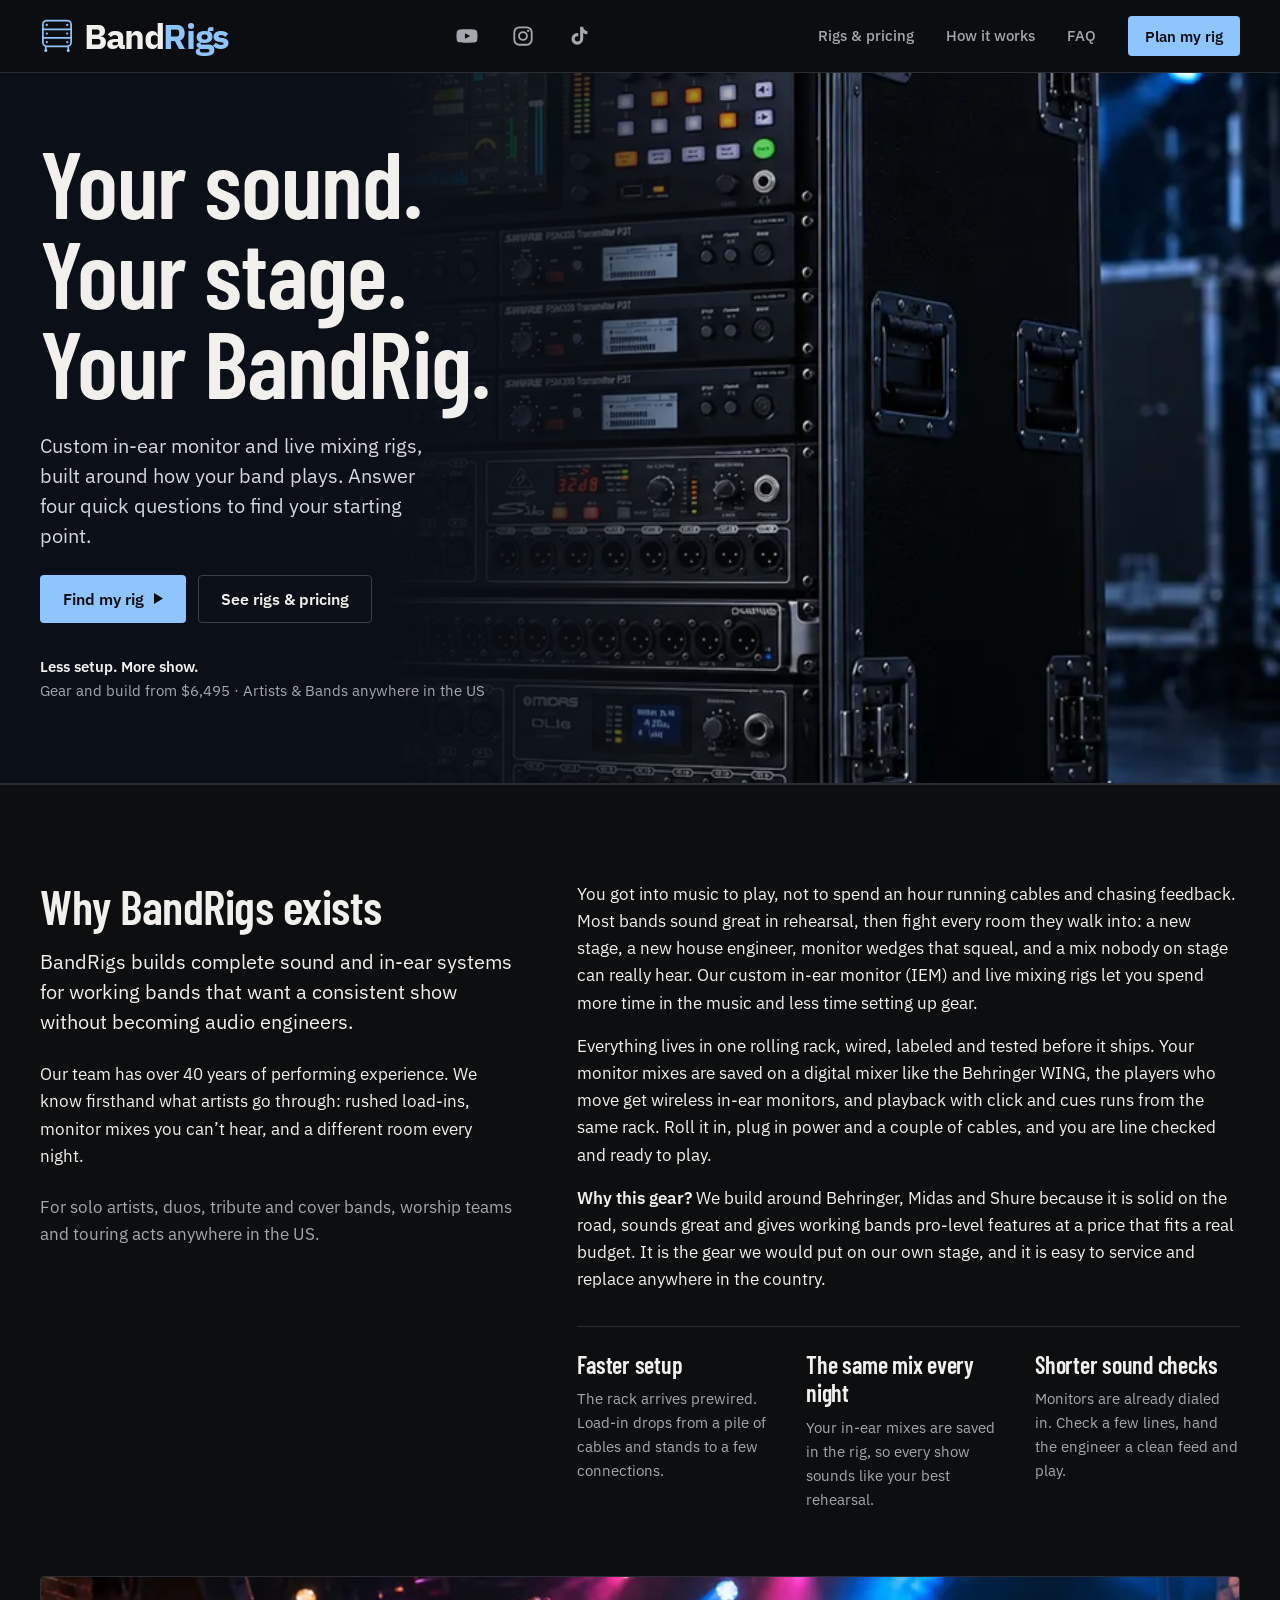
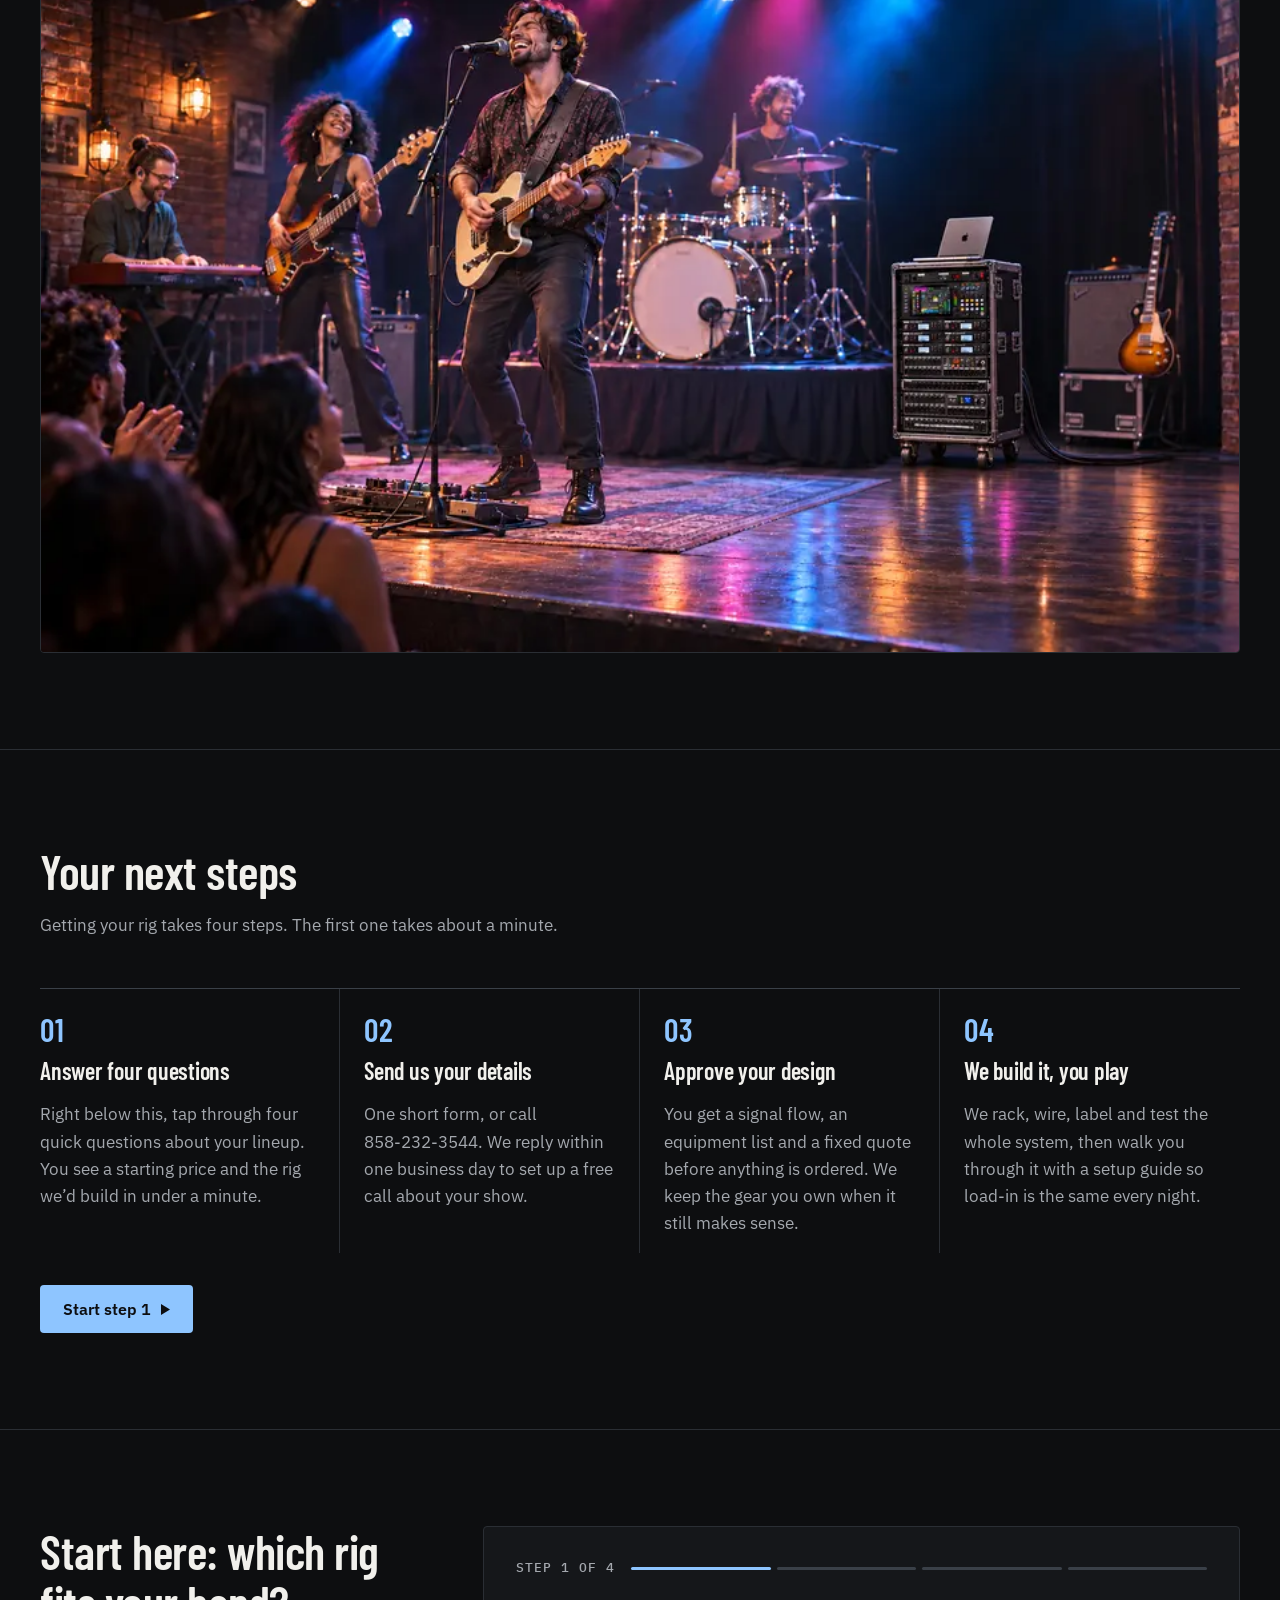
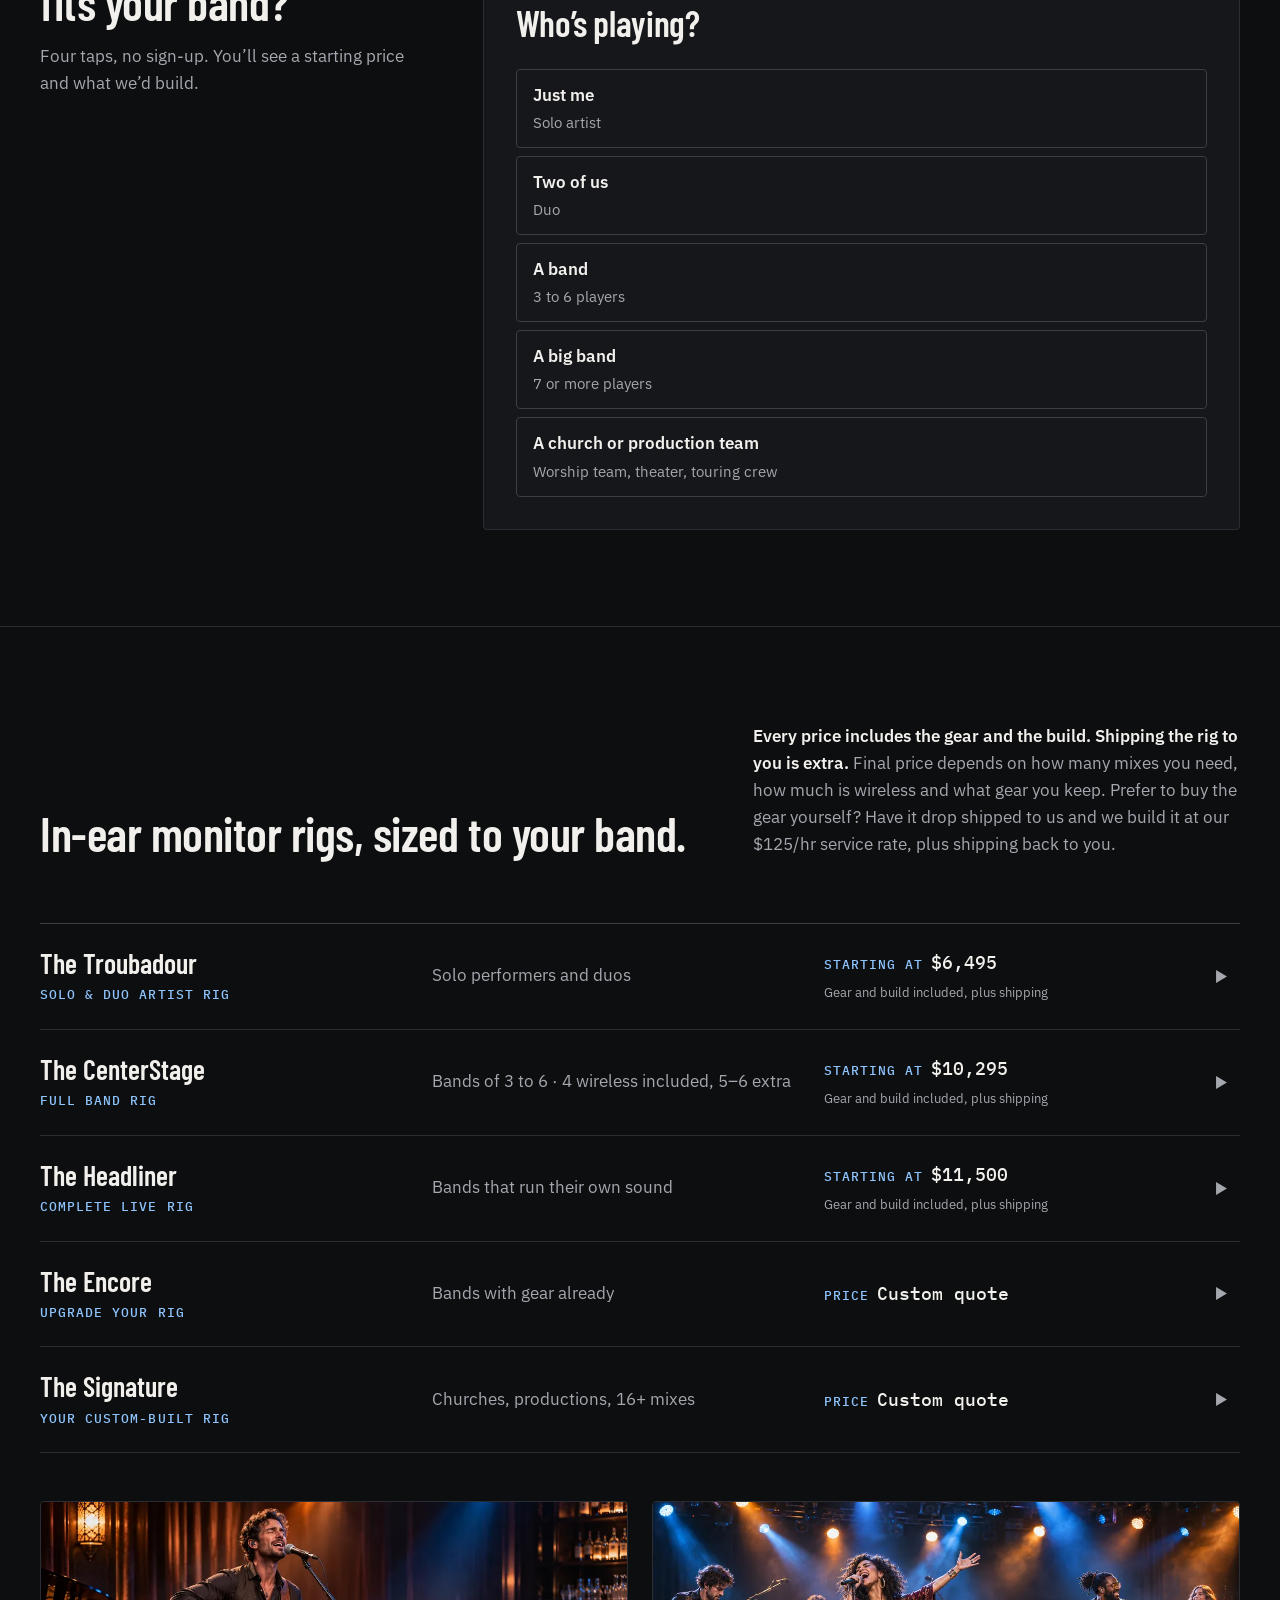
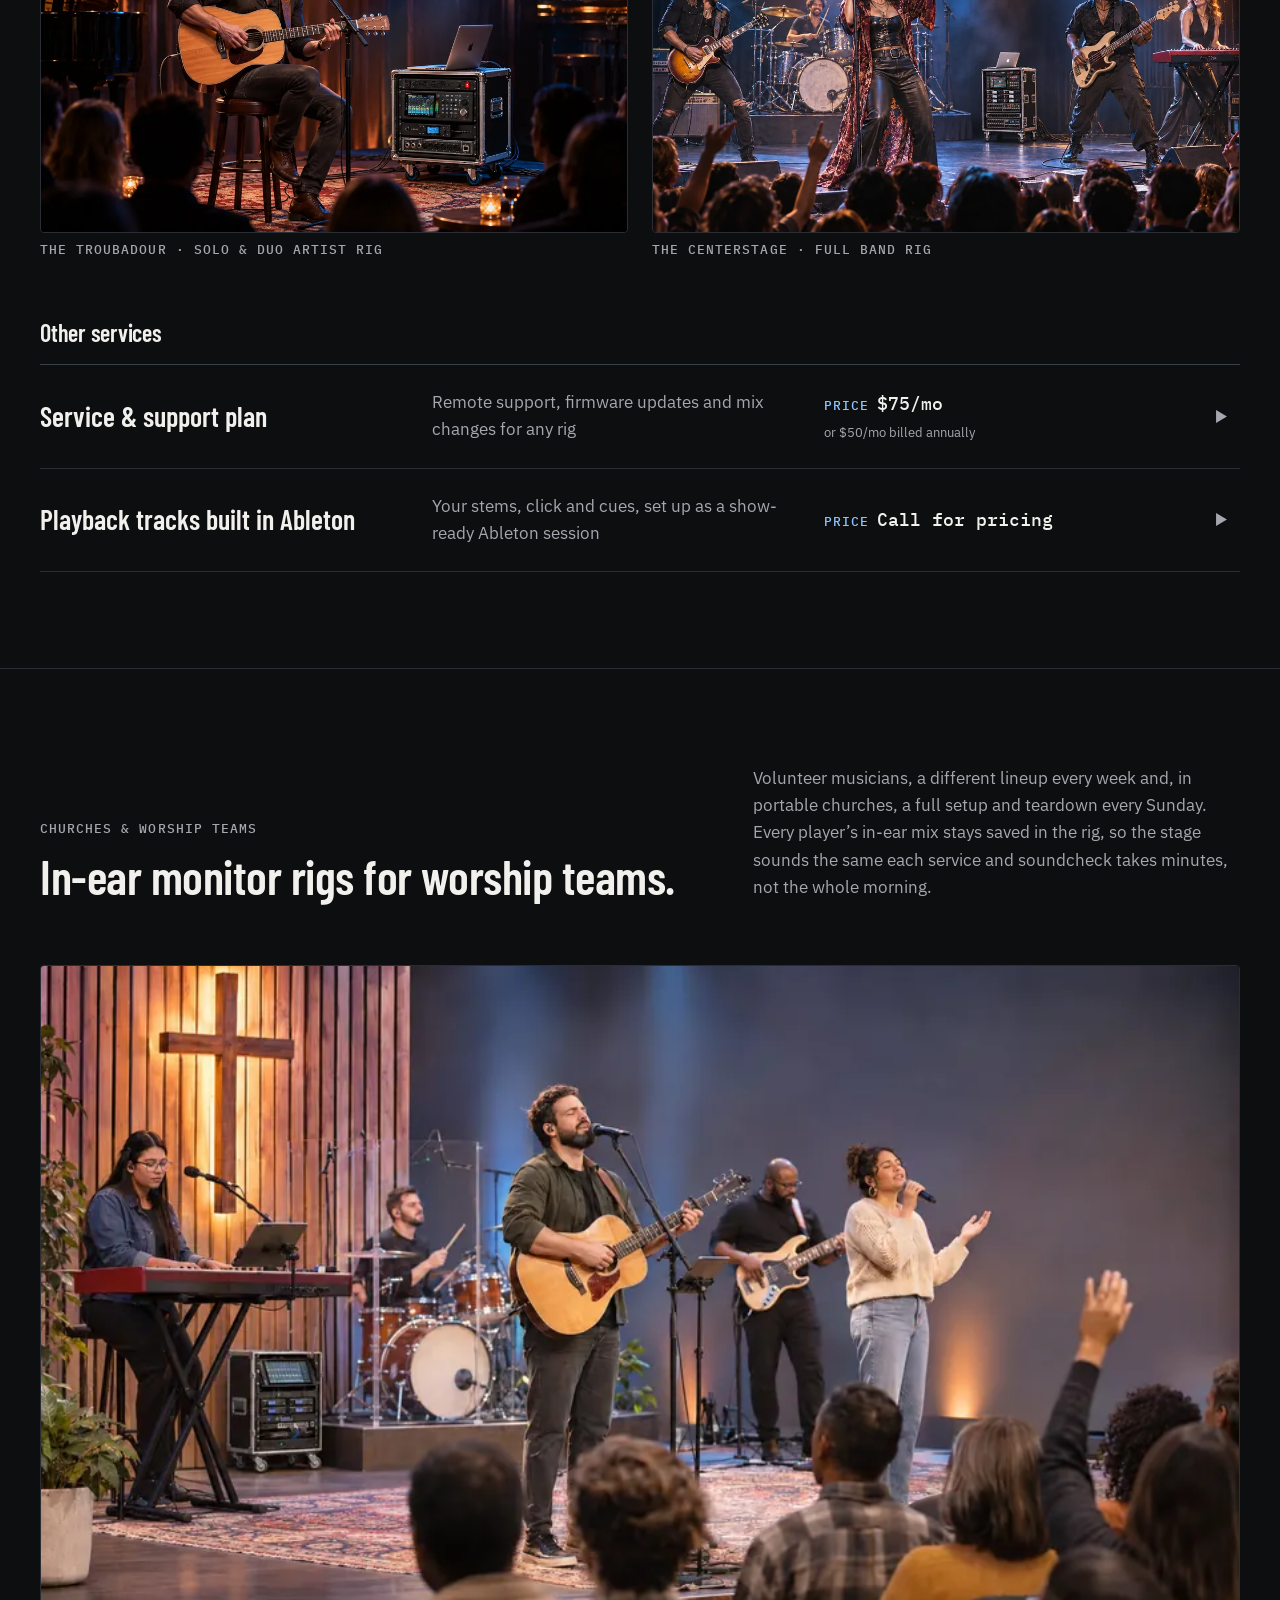
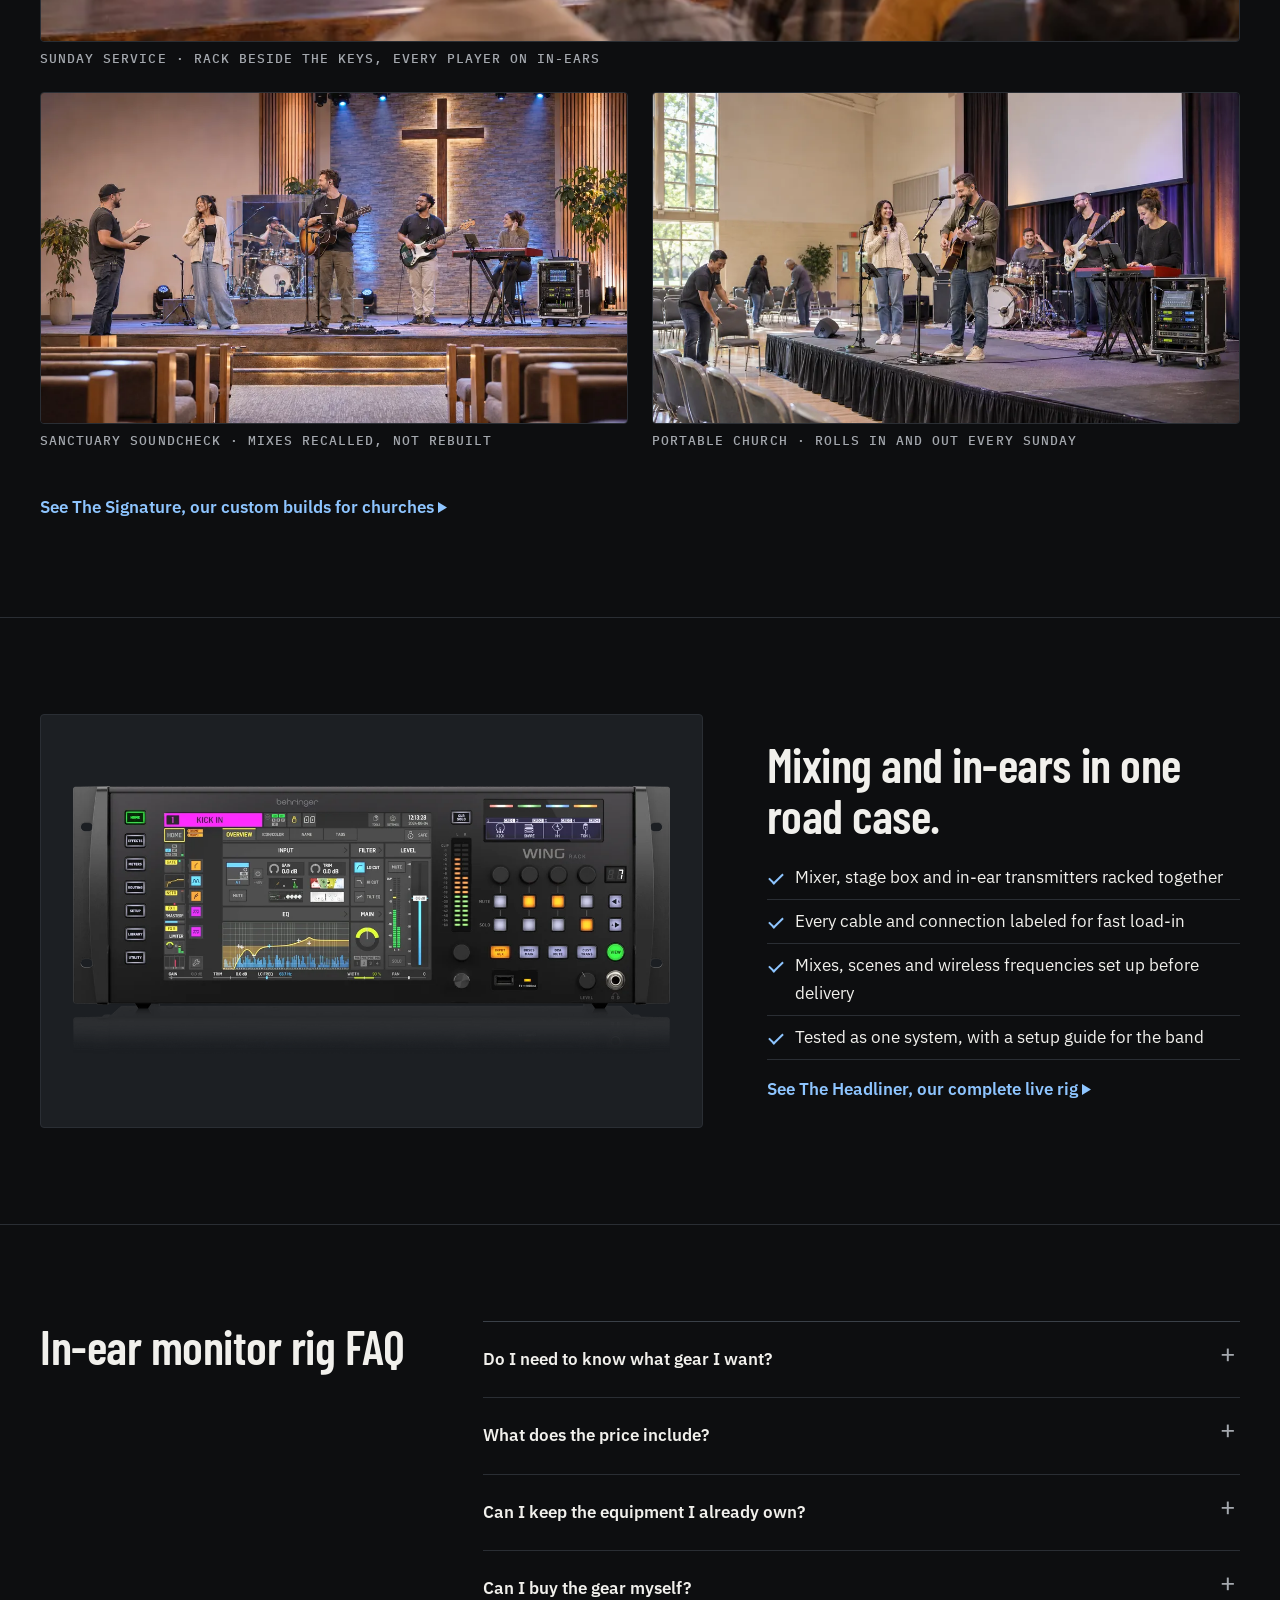
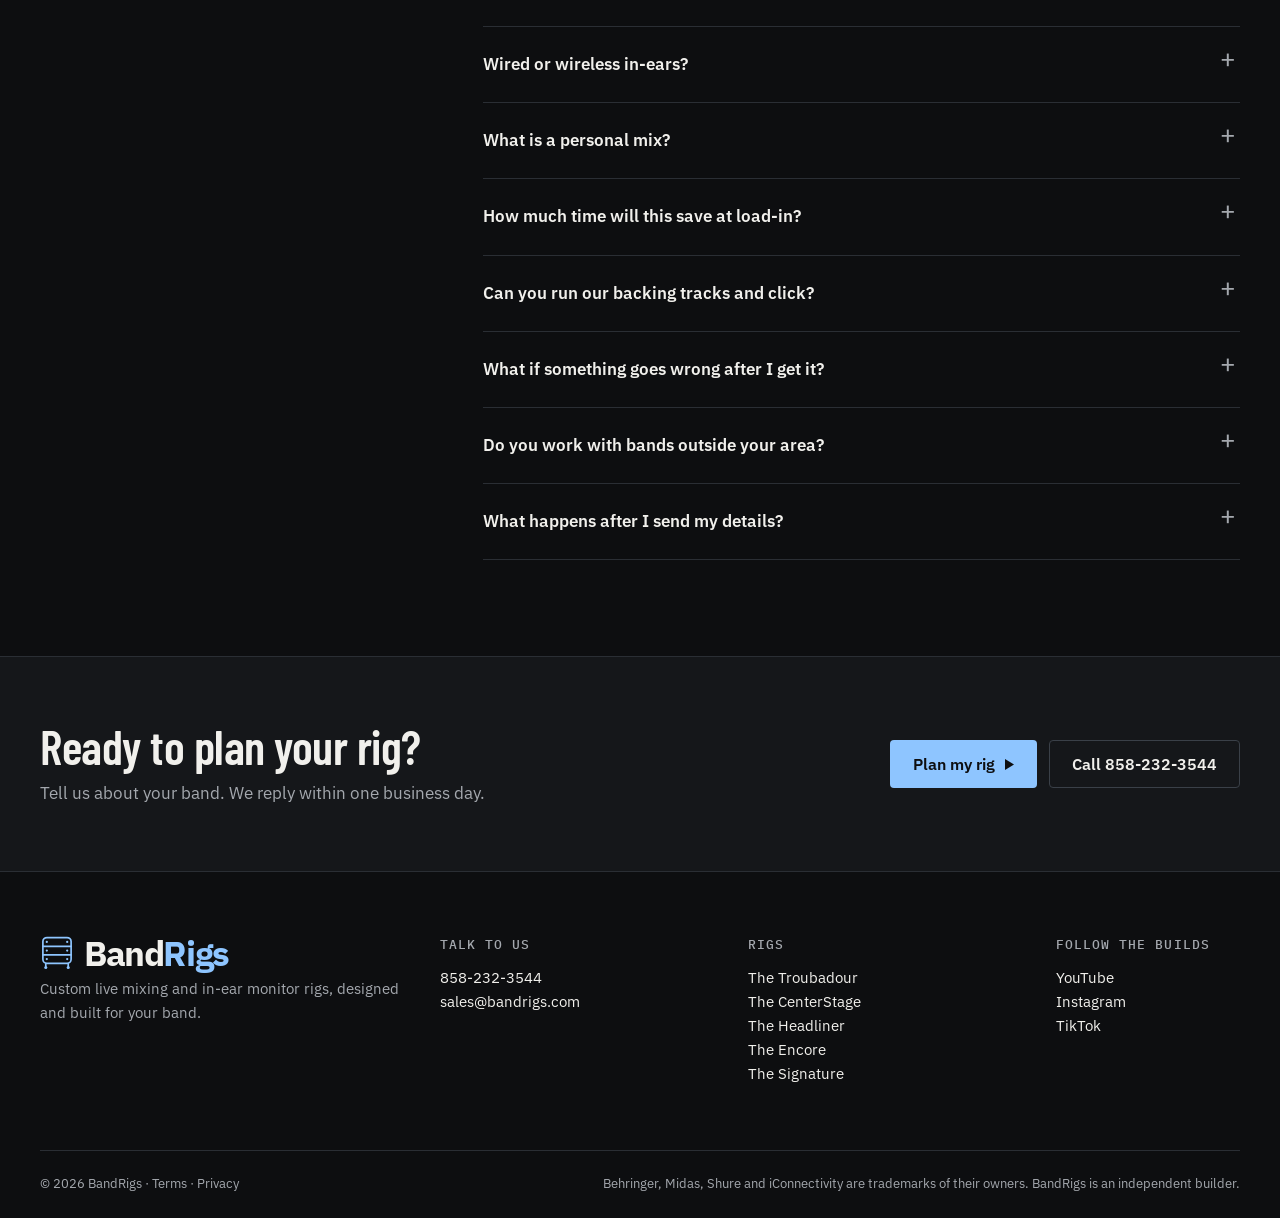
==== commit 4761cea5: "Add church and worship team photos: home section + The Signature page Co-Authored-By: Claude Opus 5." ====
--- a/index.html
+++ b/index.html
@@ -7,7 +7,7 @@
 <link rel="icon" href="/favicon.svg" type="image/svg+xml">
 <link rel="preconnect" href="https://fonts.googleapis.com"><link rel="preconnect" href="https://fonts.gstatic.com" crossorigin>
 <link rel="stylesheet" href="https://fonts.googleapis.com/css2?family=Barlow+Condensed:wght@600&family=IBM+Plex+Mono:wght@500&family=IBM+Plex+Sans:wght@400;500;600&display=swap">
-<link rel="stylesheet" href="/styles.css?v=2c77fdf684"><script type="module" src="/app.js?v=2d2c232f20"></script><script type="application/ld+json">{"@context":"https://schema.org","@type":"Organization","@id":"https://bandrigs.com/#org","name":"BandRigs","url":"https://bandrigs.com/","logo":"https://bandrigs.com/assets/logo.svg","image":"https://bandrigs.com/assets/og.jpg","email":"sales@bandrigs.com","telephone":"+18582323544","description":"BandRigs designs and builds custom live mixing and in-ear monitor rack systems for artists and bands anywhere in the US.","areaServed":{"@type":"Country","name":"United States"},"sameAs":["https://www.youtube.com/@BandRigsChannel","https://www.instagram.com/bandrigs/","https://www.tiktok.com/@bandrigschannel"]}</script><script type="application/ld+json">{"@context":"https://schema.org","@type":"FAQPage","mainEntity":[{"@type":"Question","name":"Do I need to know what gear I want?","acceptedAnswer":{"@type":"Answer","text":"No. Tell us who is on stage, what you play, the rooms you usually work and what frustrates you about your current setup. Picking the mixer, stage box, in-ear systems and rack is our job. You get a written design with an equipment list and signal flow before anything is ordered, so you can see exactly what you are paying for."}},{"@type":"Question","name":"What does the price include?","acceptedAnswer":{"@type":"Answer","text":"Every starting price includes the gear and the build: racking, wiring, labeling, configuring your mixes and testing the whole system on our bench. Shipping the finished rig to you is extra. Your final price depends on how many personal mixes you need, how many players go wireless and what gear you already own."}},{"@type":"Question","name":"Can I keep the equipment I already own?","acceptedAnswer":{"@type":"Answer","text":"Yes. We look at your mixer, stage boxes, in-ear systems and cables first and only replace what does not fit the plan. Keeping gear that still works lowers your price, and we will tell you honestly when something is worth replacing."}},{"@type":"Question","name":"Can I buy the gear myself?","acceptedAnswer":{"@type":"Answer","text":"Yes. We send you the equipment list, you buy it from any dealer and have it drop shipped to us. We build, configure and test the rig at our service rate of $125 an hour, plus shipping the finished rig back to you."}},{"@type":"Question","name":"Wired or wireless in-ears?","acceptedAnswer":{"@type":"Answer","text":"Either, or a mix. Drummers and keyboard players stay in one spot, so wired in-ears are simple and cost less. Singers, guitarists and anyone who moves around usually go wireless with a system like the Shure PSM 300. We plan the mix of wired and wireless around how your band actually performs."}},{"@type":"Question","name":"What is a personal mix?","acceptedAnswer":{"@type":"Answer","text":"It is what one performer hears in their in-ears. The drummer might want lots of bass and click, the singer mostly vocals and keys. Each person who wants their own balance needs their own mix, and the number of mixes is one of the biggest things that sets the size of your rig. Each player adjusts their own mix from their own iPad or phone over the rig’s Wi-Fi, without waiting on a sound engineer, and the mixes are saved in the mixer so they sound the same every night."}},{"@type":"Question","name":"How much time will this save at load-in?","acceptedAnswer":{"@type":"Answer","text":"A lot. The rack arrives prewired and labeled, so instead of running cables and stands for every wedge and channel you connect power, the stage box and a few lines. Because your monitor mixes are already dialed in, sound check becomes a quick line check and a clean feed to the house engineer."}},{"@type":"Question","name":"Can you run our backing tracks and click?","acceptedAnswer":{"@type":"Answer","text":"Yes. Playback with click and cues can run from the same rack, from a Mac mini or a playback interface like the iConnectivity PlayAUDIO1U. The PlayAUDIO1U adds redundancy: two Mac minis run the same show in sync, and if the main one stops, it switches to the backup automatically so the tracks, click and cues keep playing and the audience never knows. We can also build your playback tracks in Ableton, with your stems, click and cues set up as a show-ready session. Call for pricing on track building."}},{"@type":"Question","name":"What if something goes wrong after I get it?","acceptedAnswer":{"@type":"Answer","text":"We walk you through the rig and hand over a setup guide when it is done. For ongoing help, our service and support plan adds to any rig. It is $75 a month, or $50 a month when you pay for a year up front, and covers remote support, firmware updates and mix changes when you need them."}},{"@type":"Question","name":"Do you work with bands outside your area?","acceptedAnswer":{"@type":"Answer","text":"Yes. We design and build rigs for artists and bands anywhere in the US. Planning happens on calls, and the finished rig ships to you ready to plug in."}},{"@type":"Question","name":"What happens after I send my details?","acceptedAnswer":{"@type":"Answer","text":"We reply within one business day to set up a planning call about your band and your show. Prefer to talk now? Call 858-232-3544."}}]}</script><script type="application/ld+json">{"@context":"https://schema.org","@type":"Service","serviceType":"Custom live sound and in-ear monitor rack design and build","provider":{"@id":"https://bandrigs.com/#org"},"offers":[{"@type":"Offer","name":"The Troubadour: Solo & Duo Artist Rig","url":"https://bandrigs.com/systems/compact/","priceSpecification":{"@type":"PriceSpecification","minPrice":6495,"priceCurrency":"USD"}},{"@type":"Offer","name":"The CenterStage: Full Band Rig","url":"https://bandrigs.com/systems/band/","priceSpecification":{"@type":"PriceSpecification","minPrice":10295,"priceCurrency":"USD"}},{"@type":"Offer","name":"The Headliner: Complete Live Rig","url":"https://bandrigs.com/systems/complete/","priceSpecification":{"@type":"PriceSpecification","minPrice":11500,"priceCurrency":"USD"}}]}</script>
+<link rel="stylesheet" href="/styles.css?v=2fca53c875"><script type="module" src="/app.js?v=3a9efba922"></script><script type="application/ld+json">{"@context":"https://schema.org","@type":"Organization","@id":"https://bandrigs.com/#org","name":"BandRigs","url":"https://bandrigs.com/","logo":"https://bandrigs.com/assets/logo.svg","image":"https://bandrigs.com/assets/og.jpg","email":"sales@bandrigs.com","telephone":"+18582323544","description":"BandRigs designs and builds custom live mixing and in-ear monitor rack systems for artists and bands anywhere in the US.","areaServed":{"@type":"Country","name":"United States"},"sameAs":["https://www.youtube.com/@BandRigsChannel","https://www.instagram.com/bandrigs/","https://www.tiktok.com/@bandrigschannel"]}</script><script type="application/ld+json">{"@context":"https://schema.org","@type":"FAQPage","mainEntity":[{"@type":"Question","name":"Do I need to know what gear I want?","acceptedAnswer":{"@type":"Answer","text":"No. Tell us who is on stage, what you play, the rooms you usually work and what frustrates you about your current setup. Picking the mixer, stage box, in-ear systems and rack is our job. You get a written design with an equipment list and signal flow before anything is ordered, so you can see exactly what you are paying for."}},{"@type":"Question","name":"What does the price include?","acceptedAnswer":{"@type":"Answer","text":"Every starting price includes the gear and the build: racking, wiring, labeling, configuring your mixes and testing the whole system on our bench. Shipping the finished rig to you is extra. Your final price depends on how many personal mixes you need, how many players go wireless and what gear you already own."}},{"@type":"Question","name":"Can I keep the equipment I already own?","acceptedAnswer":{"@type":"Answer","text":"Yes. We look at your mixer, stage boxes, in-ear systems and cables first and only replace what does not fit the plan. Keeping gear that still works lowers your price, and we will tell you honestly when something is worth replacing."}},{"@type":"Question","name":"Can I buy the gear myself?","acceptedAnswer":{"@type":"Answer","text":"Yes. We send you the equipment list, you buy it from any dealer and have it drop shipped to us. We build, configure and test the rig at our service rate of $125 an hour, plus shipping the finished rig back to you."}},{"@type":"Question","name":"Wired or wireless in-ears?","acceptedAnswer":{"@type":"Answer","text":"Either, or a mix. Drummers and keyboard players stay in one spot, so wired in-ears are simple and cost less. Singers, guitarists and anyone who moves around usually go wireless with a system like the Shure PSM 300. We plan the mix of wired and wireless around how your band actually performs."}},{"@type":"Question","name":"What is a personal mix?","acceptedAnswer":{"@type":"Answer","text":"It is what one performer hears in their in-ears. The drummer might want lots of bass and click, the singer mostly vocals and keys. Each person who wants their own balance needs their own mix, and the number of mixes is one of the biggest things that sets the size of your rig. Each player adjusts their own mix from their own iPad or phone over the rig’s Wi-Fi, without waiting on a sound engineer, and the mixes are saved in the mixer so they sound the same every night."}},{"@type":"Question","name":"How much time will this save at load-in?","acceptedAnswer":{"@type":"Answer","text":"A lot. The rack arrives prewired and labeled, so instead of running cables and stands for every wedge and channel you connect power, the stage box and a few lines. Because your monitor mixes are already dialed in, sound check becomes a quick line check and a clean feed to the house engineer."}},{"@type":"Question","name":"Can you run our backing tracks and click?","acceptedAnswer":{"@type":"Answer","text":"Yes. Playback with click and cues can run from the same rack, from a Mac mini or a playback interface like the iConnectivity PlayAUDIO1U. The PlayAUDIO1U adds redundancy: two Mac minis run the same show in sync, and if the main one stops, it switches to the backup automatically so the tracks, click and cues keep playing and the audience never knows. We can also build your playback tracks in Ableton, with your stems, click and cues set up as a show-ready session. Call for pricing on track building."}},{"@type":"Question","name":"What if something goes wrong after I get it?","acceptedAnswer":{"@type":"Answer","text":"We walk you through the rig and hand over a setup guide when it is done. For ongoing help, our service and support plan adds to any rig. It is $75 a month, or $50 a month when you pay for a year up front, and covers remote support, firmware updates and mix changes when you need them."}},{"@type":"Question","name":"Do you work with bands outside your area?","acceptedAnswer":{"@type":"Answer","text":"Yes. We design and build rigs for artists and bands anywhere in the US. Planning happens on calls, and the finished rig ships to you ready to plug in."}},{"@type":"Question","name":"What happens after I send my details?","acceptedAnswer":{"@type":"Answer","text":"We reply within one business day to set up a planning call about your band and your show. Prefer to talk now? Call 858-232-3544."}}]}</script><script type="application/ld+json">{"@context":"https://schema.org","@type":"Service","serviceType":"Custom live sound and in-ear monitor rack design and build","provider":{"@id":"https://bandrigs.com/#org"},"offers":[{"@type":"Offer","name":"The Troubadour: Solo & Duo Artist Rig","url":"https://bandrigs.com/systems/compact/","priceSpecification":{"@type":"PriceSpecification","minPrice":6495,"priceCurrency":"USD"}},{"@type":"Offer","name":"The CenterStage: Full Band Rig","url":"https://bandrigs.com/systems/band/","priceSpecification":{"@type":"PriceSpecification","minPrice":10295,"priceCurrency":"USD"}},{"@type":"Offer","name":"The Headliner: Complete Live Rig","url":"https://bandrigs.com/systems/complete/","priceSpecification":{"@type":"PriceSpecification","minPrice":11500,"priceCurrency":"USD"}}]}</script>
 </head><body>
 <a class="skip" href="#main">Skip to content</a>
 <header class="site-header"><div class="wrap head-row">
@@ -65,6 +65,13 @@
 <div class="services"><div class="section-head"><h3>Other services</h3></div><div class="rig-table" role="list"><a class="rig-row" role="listitem" href="/plan/"><span class="rig-name">Service &amp; support plan</span><span class="rig-for muted">Remote support, firmware updates and mix changes for any rig</span><span class="price"><span class="label">Price</span> $75/mo<span class="price-note">or $50/mo billed annually</span></span><span class="rig-go" aria-hidden="true"><svg class="tri" viewBox="0 0 10 12" width="9" height="11" aria-hidden="true"><path d="M0 0 10 6 0 12Z" fill="currentColor"/></svg></span></a><a class="rig-row" role="listitem" href="tel:+18582323544"><span class="rig-name">Playback tracks built in Ableton</span><span class="rig-for muted">Your stems, click and cues, set up as a show-ready Ableton session</span><span class="price"><span class="label">Price</span> Call for pricing</span><span class="rig-go" aria-hidden="true"><svg class="tri" viewBox="0 0 10 12" width="9" height="11" aria-hidden="true"><path d="M0 0 10 6 0 12Z" fill="currentColor"/></svg></span></a></div></div>
 </div></section>
 
+<section class="section worship" id="worship" aria-labelledby="worship-title"><div class="wrap">
+<div class="section-head split"><div><p class="label">Churches &amp; worship teams</p><h2 id="worship-title">In-ear monitor rigs for worship teams.</h2></div><p class="muted">Volunteer musicians, a different lineup every week and, in portable churches, a full setup and teardown every Sunday. Every player’s in-ear mix stays saved in the rig, so the stage sounds the same each service and soundcheck takes minutes, not the whole morning.</p></div>
+<figure class="wide-shot"><picture><source media="(max-width:720px)" srcset="/assets/worship-live-service-m.webp"><img src="/assets/worship-live-service.webp" alt="Worship band leading a Sunday service with in-ear monitors, with a BandRigs rolling rack mixer and wireless in-ear transmitters beside the keyboard" loading="lazy" width="1672" height="941"></picture><figcaption class="label">Sunday service · rack beside the keys, every player on in-ears</figcaption></figure>
+<div class="worship-shots"><figure><img src="/assets/worship-soundcheck.webp" alt="Church worship team soundcheck in a sanctuary, musicians on in-ear monitors with a BandRigs rolling rack on stage" loading="lazy" width="1100" height="619"><figcaption class="label">Sanctuary soundcheck · mixes recalled, not rebuilt</figcaption></figure><figure><img src="/assets/portable-church-soundcheck.webp" alt="Portable church worship band soundchecking in a school gym on a stage riser, with a BandRigs rolling rack and in-ear monitor transmitters" loading="lazy" width="1100" height="619"><figcaption class="label">Portable church · rolls in and out every Sunday</figcaption></figure></div>
+<a class="quiet worship-link" href="/systems/custom/">See The Signature, our custom builds for churches <span aria-hidden="true" class="arr"><svg class="tri" viewBox="0 0 10 12" width="9" height="11" aria-hidden="true"><path d="M0 0 10 6 0 12Z" fill="currentColor"/></svg></span></a>
+</div></section>
+
 <section class="section work" aria-labelledby="work-title"><div class="wrap work-grid">
 <figure class="gear-img work-gear"><img src="/assets/wing-front.webp" alt="Behringer WING Rack digital mixer" loading="lazy" width="1100" height="498"></figure>
 <div><h2 id="work-title">Mixing and in-ears in one road case.</h2>
--- a/styles.css
+++ b/styles.css
@@ -295,3 +295,5 @@
 @media (max-width:720px){.form-submit{flex-direction:column;justify-content:center;text-align:center}}
 .thanks .form.sent{max-width:640px;margin:0 auto}
 .thanks .actions{margin:var(--s5) 0 0}
+.worship-shots{display:grid;grid-template-columns:1fr 1fr;gap:var(--s5);margin-top:var(--s5)}.worship-shots figure{margin:0}.worship-shots img{width:100%;height:auto;border-radius:var(--r);border:1px solid var(--line)}.worship .wide-shot figcaption,.worship-shots figcaption{margin-top:var(--s2)}.worship-link{display:inline-block;margin-top:var(--s6)}
+@media (max-width:720px){.worship-shots{grid-template-columns:1fr}}
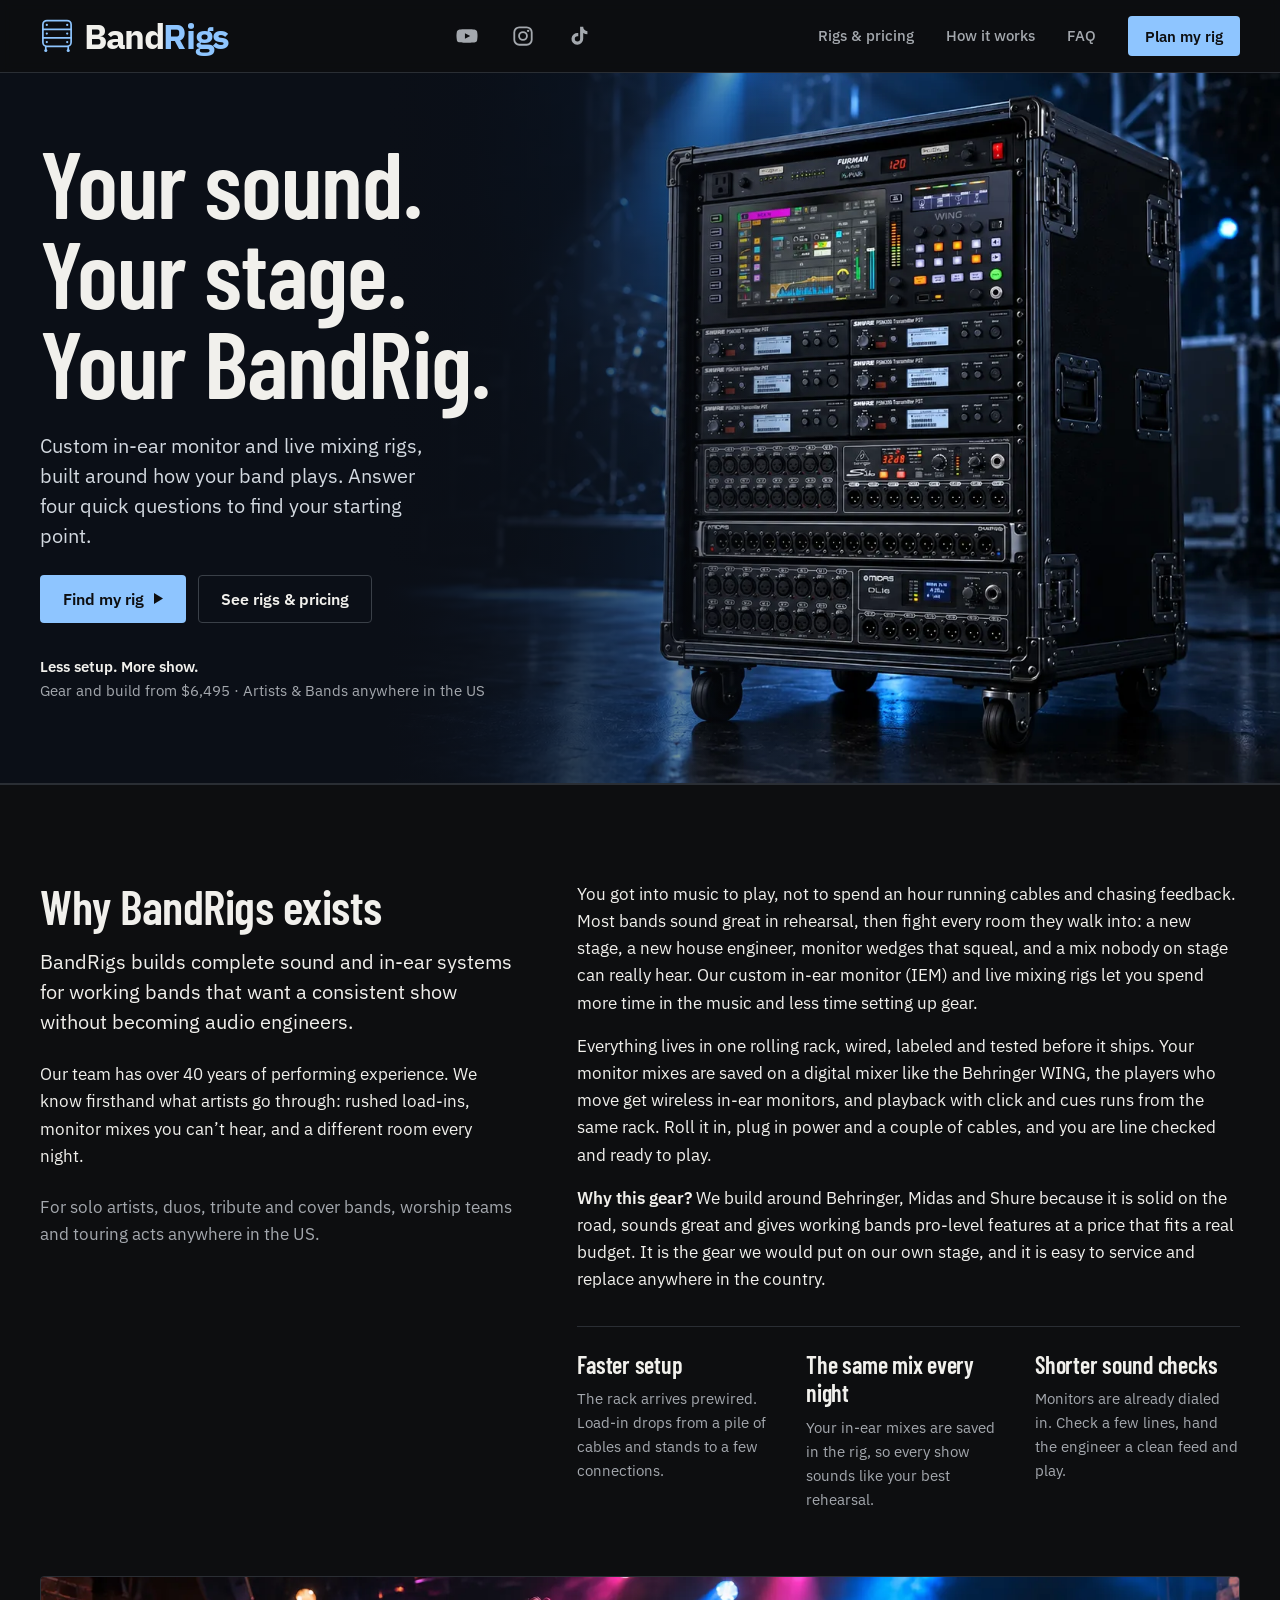
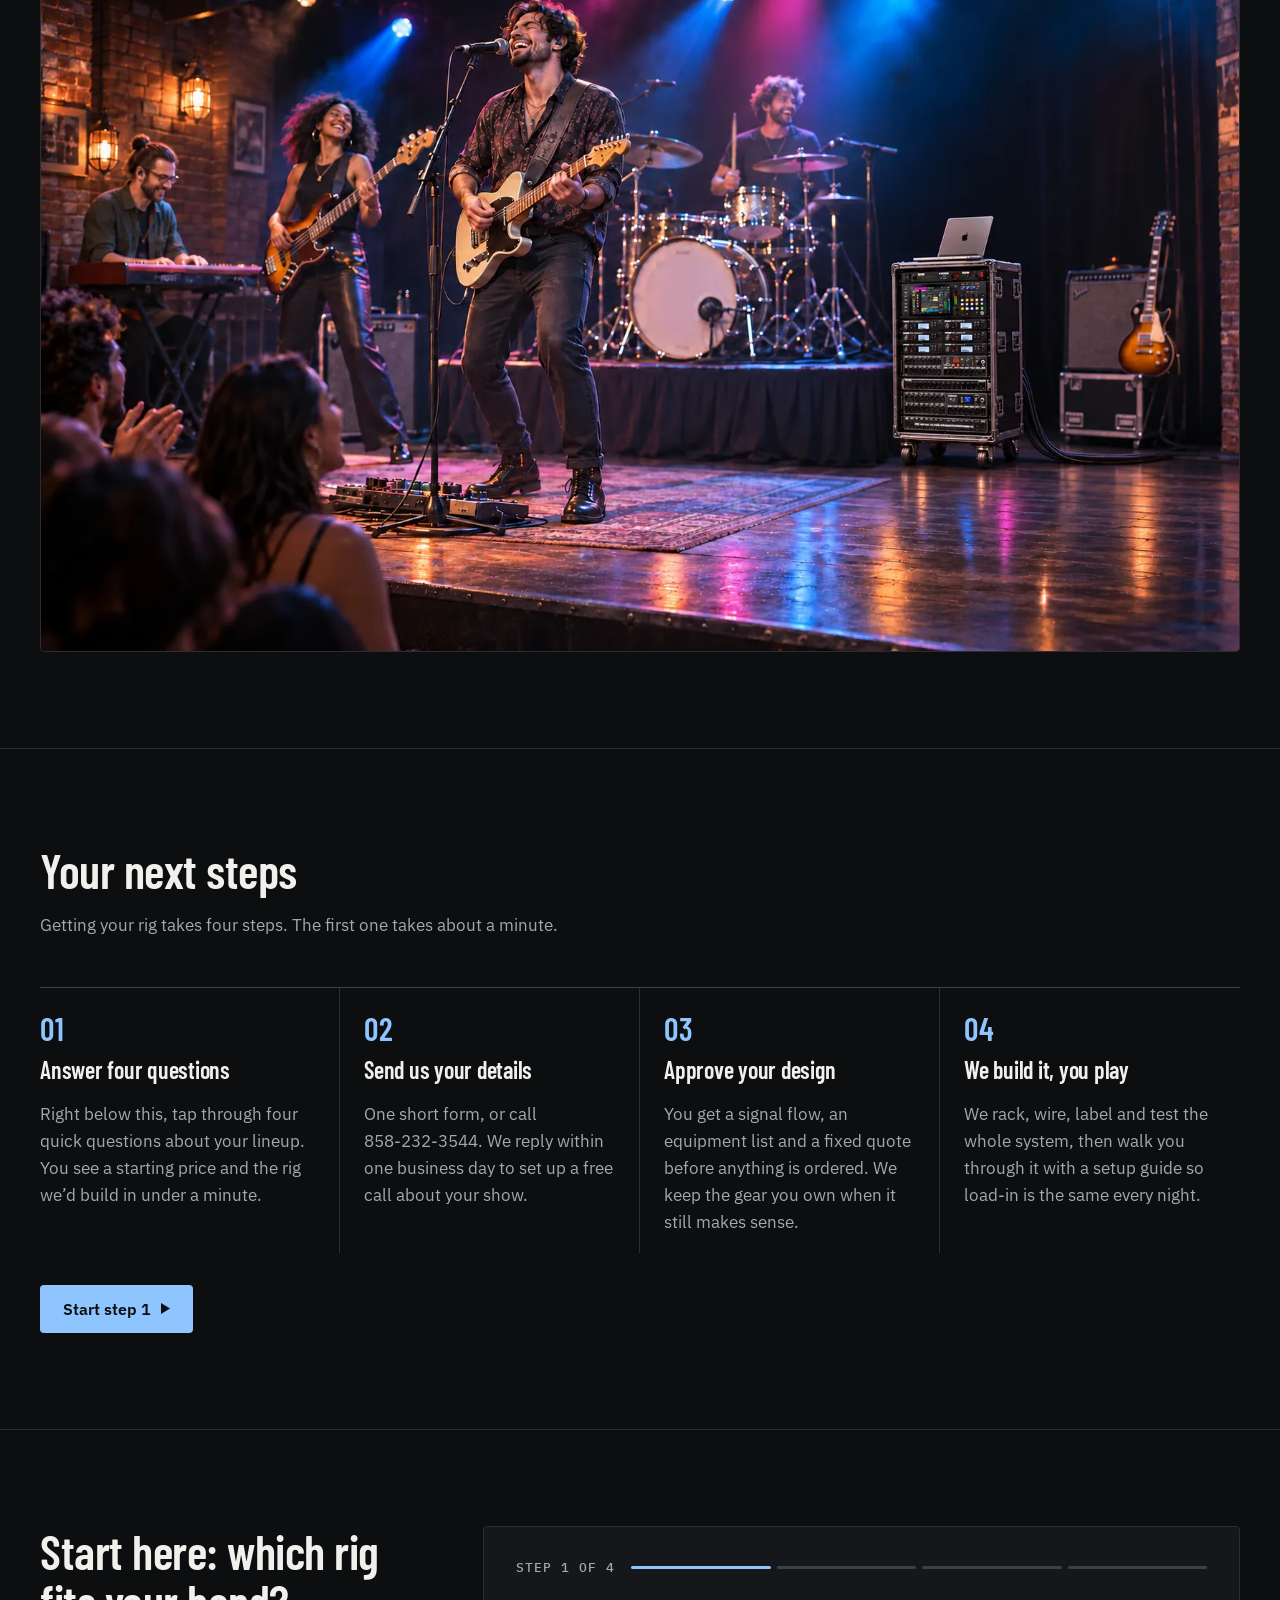
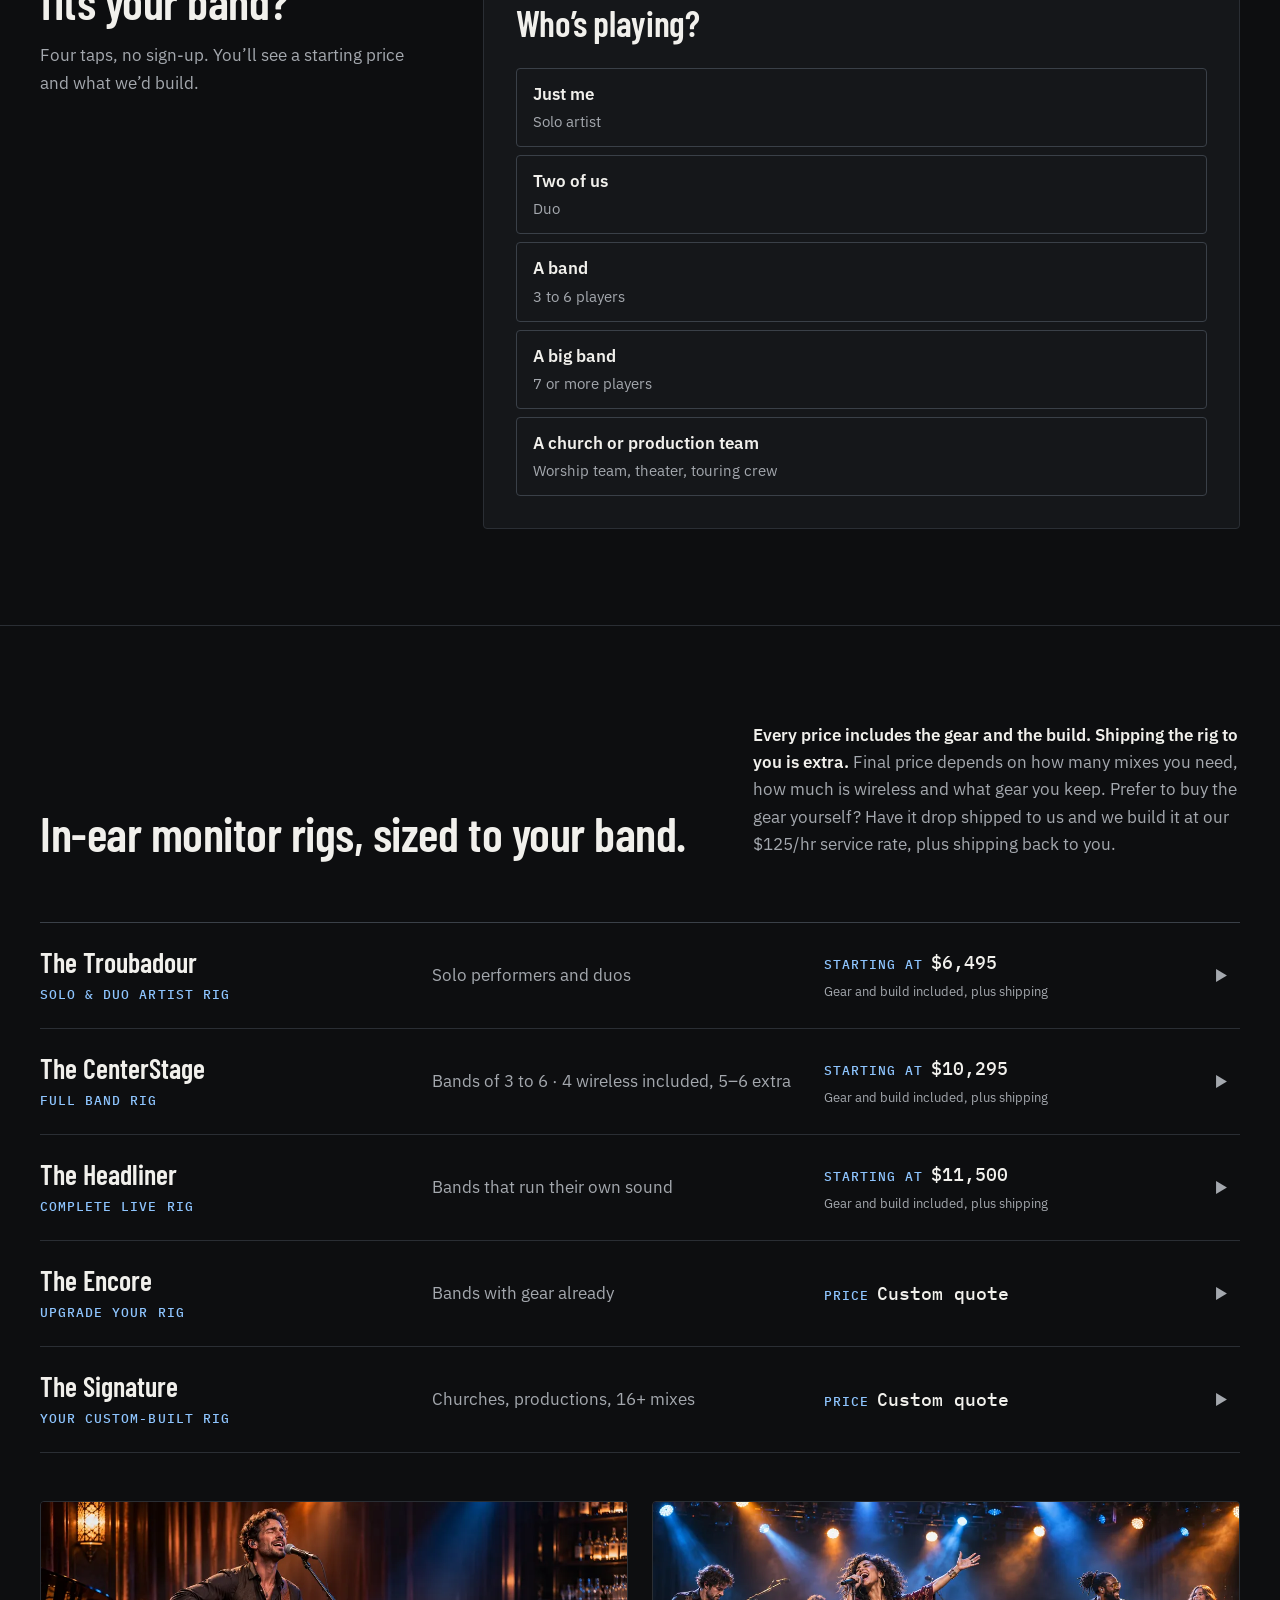
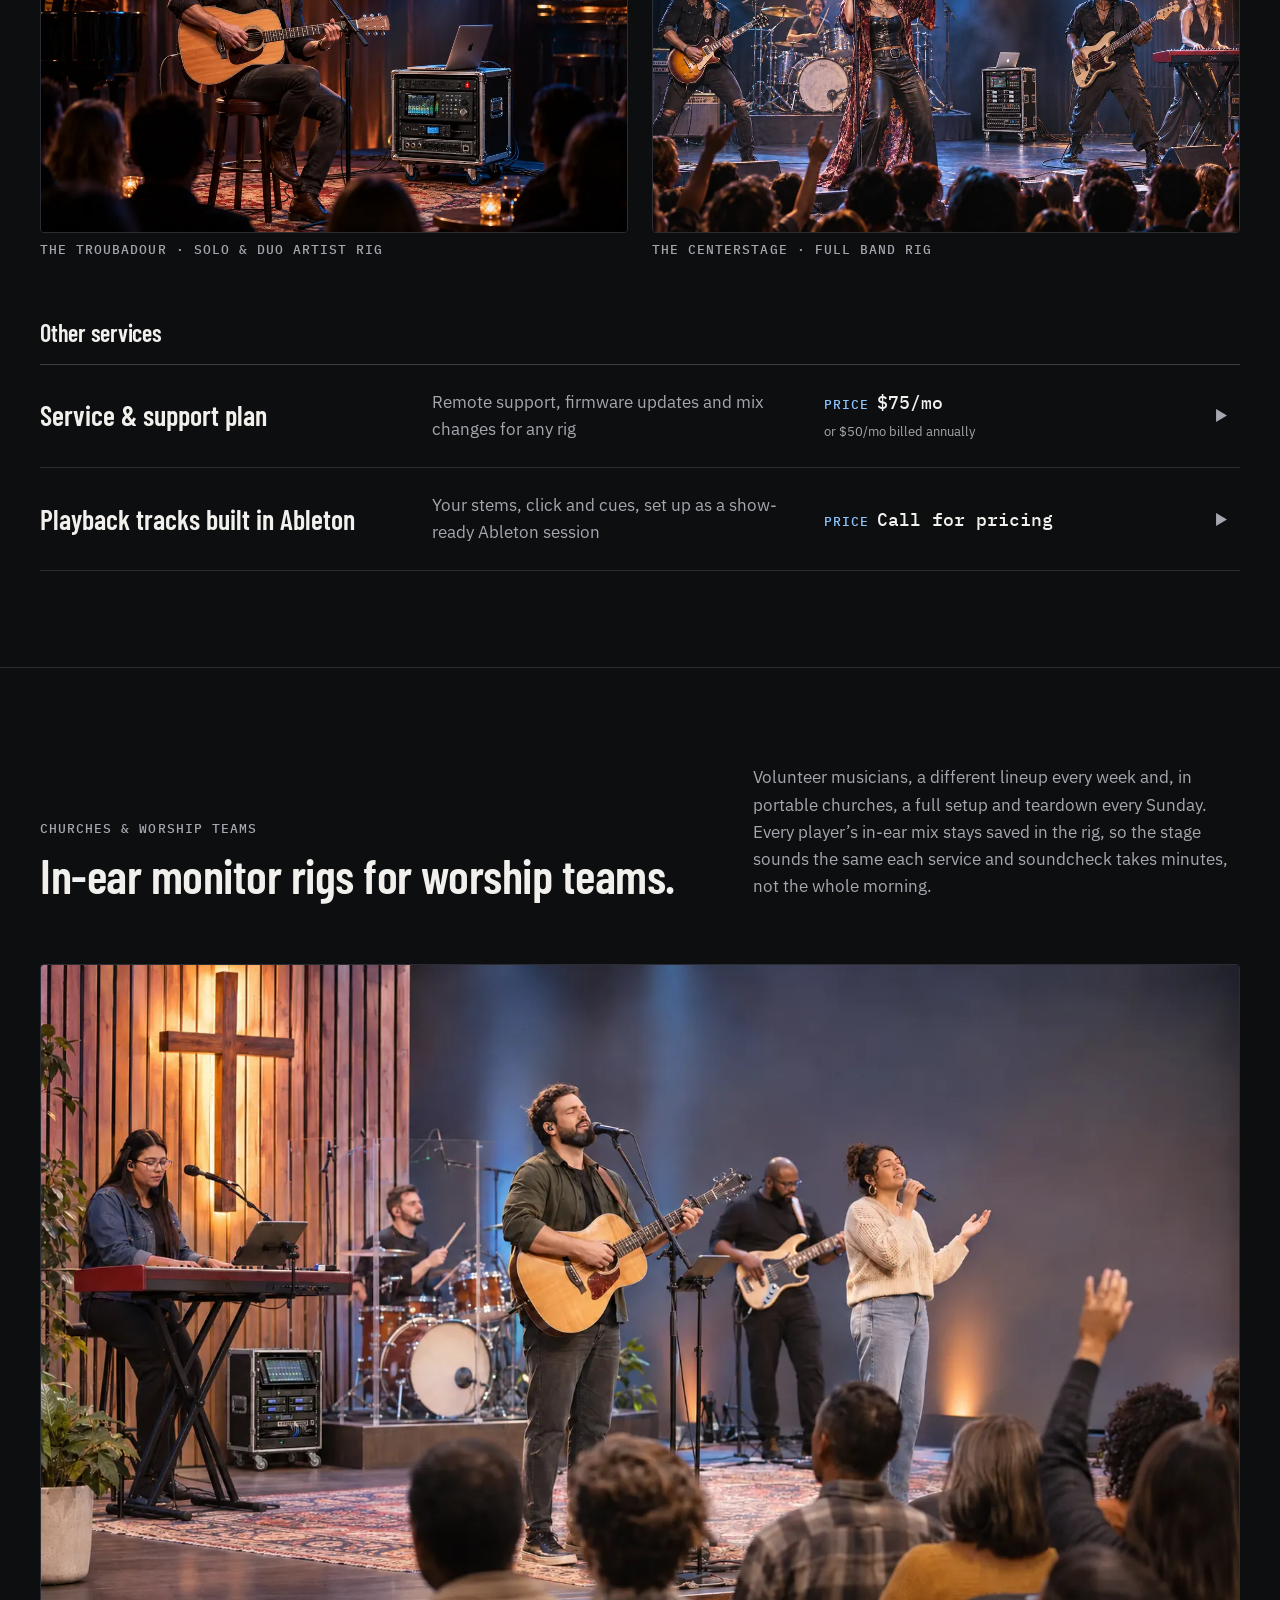
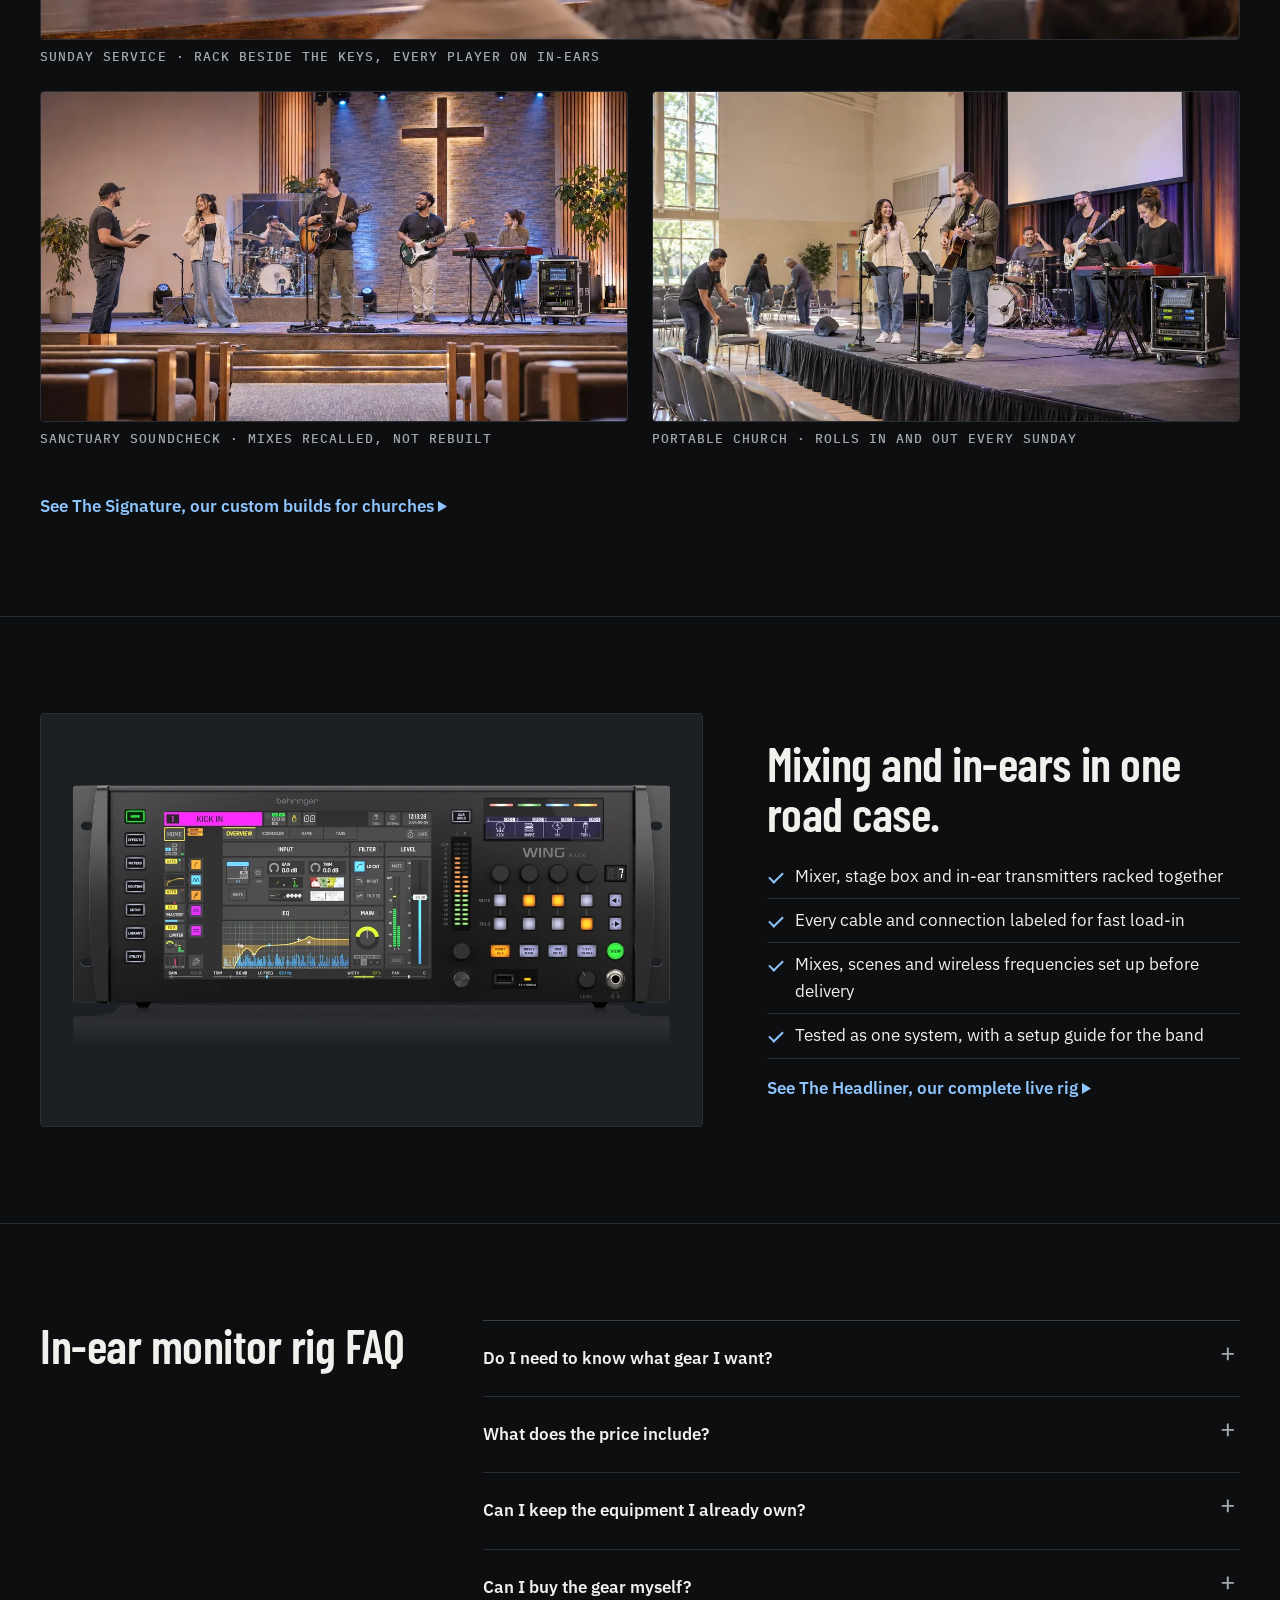
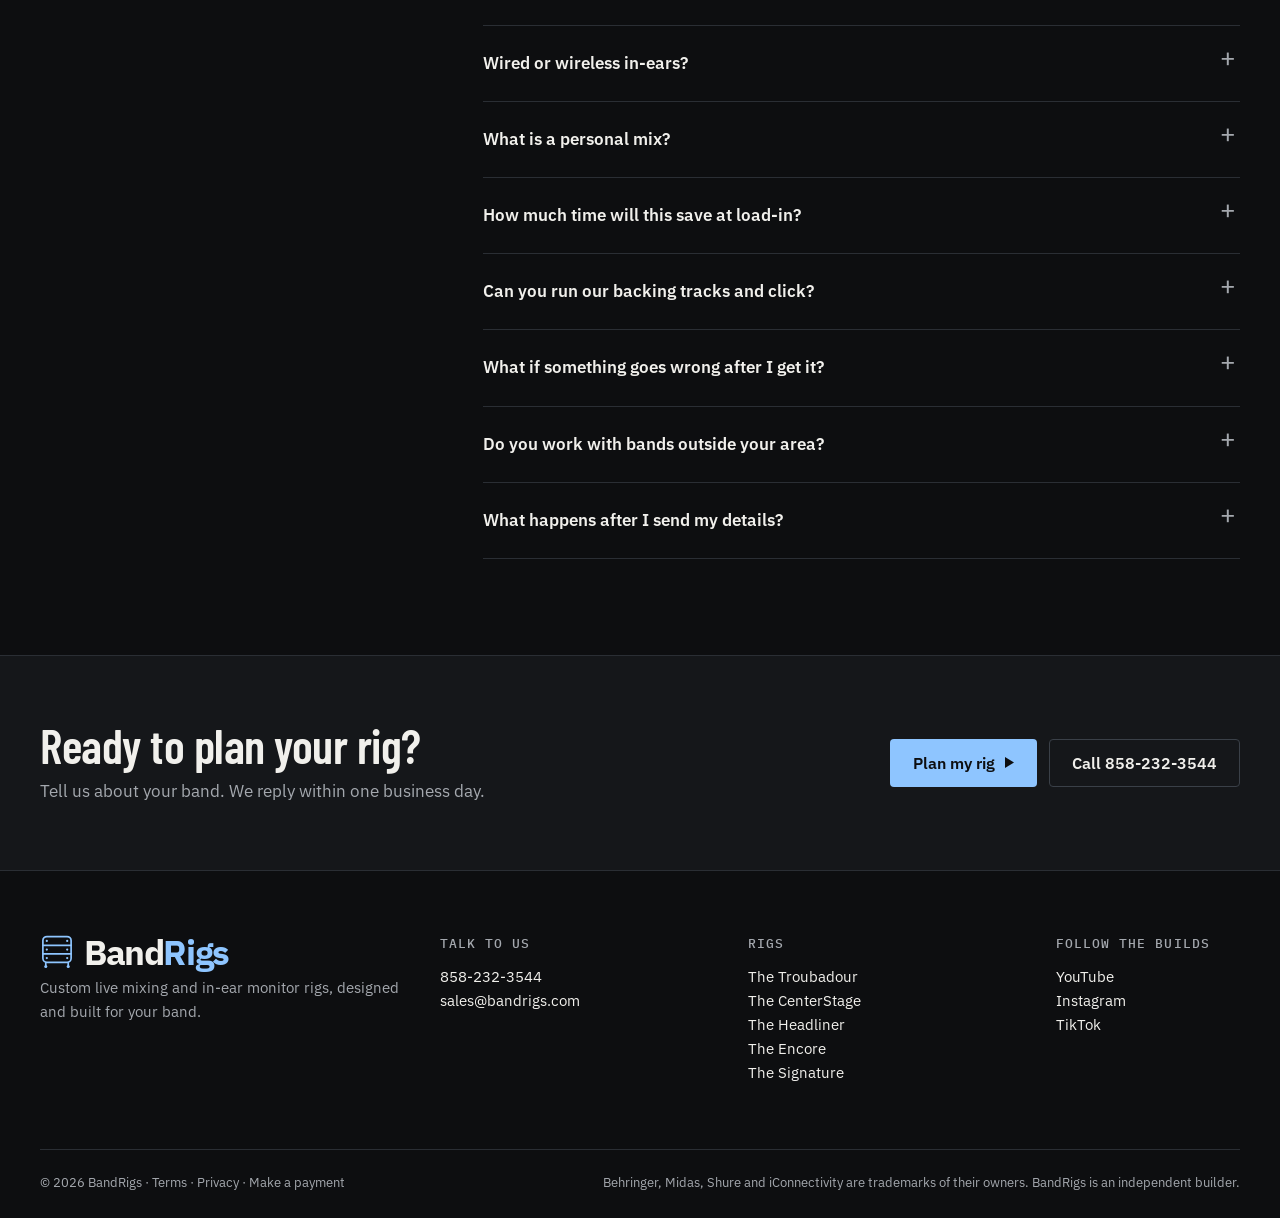
==== commit f4ea83d2: "Add /payment/ page: ACH or card via Helcim hosted page (placeholder until approved), 75/25 schedule," ====
--- a/index.html
+++ b/index.html
@@ -7,7 +7,7 @@
 <link rel="icon" href="/favicon.svg" type="image/svg+xml">
 <link rel="preconnect" href="https://fonts.googleapis.com"><link rel="preconnect" href="https://fonts.gstatic.com" crossorigin>
 <link rel="stylesheet" href="https://fonts.googleapis.com/css2?family=Barlow+Condensed:wght@600&family=IBM+Plex+Mono:wght@500&family=IBM+Plex+Sans:wght@400;500;600&display=swap">
-<link rel="stylesheet" href="/styles.css?v=2fca53c875"><script type="module" src="/app.js?v=3a9efba922"></script><script type="application/ld+json">{"@context":"https://schema.org","@type":"Organization","@id":"https://bandrigs.com/#org","name":"BandRigs","url":"https://bandrigs.com/","logo":"https://bandrigs.com/assets/logo.svg","image":"https://bandrigs.com/assets/og.jpg","email":"sales@bandrigs.com","telephone":"+18582323544","description":"BandRigs designs and builds custom live mixing and in-ear monitor rack systems for artists and bands anywhere in the US.","areaServed":{"@type":"Country","name":"United States"},"sameAs":["https://www.youtube.com/@BandRigsChannel","https://www.instagram.com/bandrigs/","https://www.tiktok.com/@bandrigschannel"]}</script><script type="application/ld+json">{"@context":"https://schema.org","@type":"FAQPage","mainEntity":[{"@type":"Question","name":"Do I need to know what gear I want?","acceptedAnswer":{"@type":"Answer","text":"No. Tell us who is on stage, what you play, the rooms you usually work and what frustrates you about your current setup. Picking the mixer, stage box, in-ear systems and rack is our job. You get a written design with an equipment list and signal flow before anything is ordered, so you can see exactly what you are paying for."}},{"@type":"Question","name":"What does the price include?","acceptedAnswer":{"@type":"Answer","text":"Every starting price includes the gear and the build: racking, wiring, labeling, configuring your mixes and testing the whole system on our bench. Shipping the finished rig to you is extra. Your final price depends on how many personal mixes you need, how many players go wireless and what gear you already own."}},{"@type":"Question","name":"Can I keep the equipment I already own?","acceptedAnswer":{"@type":"Answer","text":"Yes. We look at your mixer, stage boxes, in-ear systems and cables first and only replace what does not fit the plan. Keeping gear that still works lowers your price, and we will tell you honestly when something is worth replacing."}},{"@type":"Question","name":"Can I buy the gear myself?","acceptedAnswer":{"@type":"Answer","text":"Yes. We send you the equipment list, you buy it from any dealer and have it drop shipped to us. We build, configure and test the rig at our service rate of $125 an hour, plus shipping the finished rig back to you."}},{"@type":"Question","name":"Wired or wireless in-ears?","acceptedAnswer":{"@type":"Answer","text":"Either, or a mix. Drummers and keyboard players stay in one spot, so wired in-ears are simple and cost less. Singers, guitarists and anyone who moves around usually go wireless with a system like the Shure PSM 300. We plan the mix of wired and wireless around how your band actually performs."}},{"@type":"Question","name":"What is a personal mix?","acceptedAnswer":{"@type":"Answer","text":"It is what one performer hears in their in-ears. The drummer might want lots of bass and click, the singer mostly vocals and keys. Each person who wants their own balance needs their own mix, and the number of mixes is one of the biggest things that sets the size of your rig. Each player adjusts their own mix from their own iPad or phone over the rig’s Wi-Fi, without waiting on a sound engineer, and the mixes are saved in the mixer so they sound the same every night."}},{"@type":"Question","name":"How much time will this save at load-in?","acceptedAnswer":{"@type":"Answer","text":"A lot. The rack arrives prewired and labeled, so instead of running cables and stands for every wedge and channel you connect power, the stage box and a few lines. Because your monitor mixes are already dialed in, sound check becomes a quick line check and a clean feed to the house engineer."}},{"@type":"Question","name":"Can you run our backing tracks and click?","acceptedAnswer":{"@type":"Answer","text":"Yes. Playback with click and cues can run from the same rack, from a Mac mini or a playback interface like the iConnectivity PlayAUDIO1U. The PlayAUDIO1U adds redundancy: two Mac minis run the same show in sync, and if the main one stops, it switches to the backup automatically so the tracks, click and cues keep playing and the audience never knows. We can also build your playback tracks in Ableton, with your stems, click and cues set up as a show-ready session. Call for pricing on track building."}},{"@type":"Question","name":"What if something goes wrong after I get it?","acceptedAnswer":{"@type":"Answer","text":"We walk you through the rig and hand over a setup guide when it is done. For ongoing help, our service and support plan adds to any rig. It is $75 a month, or $50 a month when you pay for a year up front, and covers remote support, firmware updates and mix changes when you need them."}},{"@type":"Question","name":"Do you work with bands outside your area?","acceptedAnswer":{"@type":"Answer","text":"Yes. We design and build rigs for artists and bands anywhere in the US. Planning happens on calls, and the finished rig ships to you ready to plug in."}},{"@type":"Question","name":"What happens after I send my details?","acceptedAnswer":{"@type":"Answer","text":"We reply within one business day to set up a planning call about your band and your show. Prefer to talk now? Call 858-232-3544."}}]}</script><script type="application/ld+json">{"@context":"https://schema.org","@type":"Service","serviceType":"Custom live sound and in-ear monitor rack design and build","provider":{"@id":"https://bandrigs.com/#org"},"offers":[{"@type":"Offer","name":"The Troubadour: Solo & Duo Artist Rig","url":"https://bandrigs.com/systems/compact/","priceSpecification":{"@type":"PriceSpecification","minPrice":6495,"priceCurrency":"USD"}},{"@type":"Offer","name":"The CenterStage: Full Band Rig","url":"https://bandrigs.com/systems/band/","priceSpecification":{"@type":"PriceSpecification","minPrice":10295,"priceCurrency":"USD"}},{"@type":"Offer","name":"The Headliner: Complete Live Rig","url":"https://bandrigs.com/systems/complete/","priceSpecification":{"@type":"PriceSpecification","minPrice":11500,"priceCurrency":"USD"}}]}</script>
+<link rel="stylesheet" href="/styles.css?v=b317150b09"><script type="module" src="/app.js?v=3a9efba922"></script><script type="application/ld+json">{"@context":"https://schema.org","@type":"Organization","@id":"https://bandrigs.com/#org","name":"BandRigs","url":"https://bandrigs.com/","logo":"https://bandrigs.com/assets/logo.svg","image":"https://bandrigs.com/assets/og.jpg","email":"sales@bandrigs.com","telephone":"+18582323544","description":"BandRigs designs and builds custom live mixing and in-ear monitor rack systems for artists and bands anywhere in the US.","areaServed":{"@type":"Country","name":"United States"},"sameAs":["https://www.youtube.com/@BandRigsChannel","https://www.instagram.com/bandrigs/","https://www.tiktok.com/@bandrigschannel"]}</script><script type="application/ld+json">{"@context":"https://schema.org","@type":"FAQPage","mainEntity":[{"@type":"Question","name":"Do I need to know what gear I want?","acceptedAnswer":{"@type":"Answer","text":"No. Tell us who is on stage, what you play, the rooms you usually work and what frustrates you about your current setup. Picking the mixer, stage box, in-ear systems and rack is our job. You get a written design with an equipment list and signal flow before anything is ordered, so you can see exactly what you are paying for."}},{"@type":"Question","name":"What does the price include?","acceptedAnswer":{"@type":"Answer","text":"Every starting price includes the gear and the build: racking, wiring, labeling, configuring your mixes and testing the whole system on our bench. Shipping the finished rig to you is extra. Your final price depends on how many personal mixes you need, how many players go wireless and what gear you already own."}},{"@type":"Question","name":"Can I keep the equipment I already own?","acceptedAnswer":{"@type":"Answer","text":"Yes. We look at your mixer, stage boxes, in-ear systems and cables first and only replace what does not fit the plan. Keeping gear that still works lowers your price, and we will tell you honestly when something is worth replacing."}},{"@type":"Question","name":"Can I buy the gear myself?","acceptedAnswer":{"@type":"Answer","text":"Yes. We send you the equipment list, you buy it from any dealer and have it drop shipped to us. We build, configure and test the rig at our service rate of $125 an hour, plus shipping the finished rig back to you."}},{"@type":"Question","name":"Wired or wireless in-ears?","acceptedAnswer":{"@type":"Answer","text":"Either, or a mix. Drummers and keyboard players stay in one spot, so wired in-ears are simple and cost less. Singers, guitarists and anyone who moves around usually go wireless with a system like the Shure PSM 300. We plan the mix of wired and wireless around how your band actually performs."}},{"@type":"Question","name":"What is a personal mix?","acceptedAnswer":{"@type":"Answer","text":"It is what one performer hears in their in-ears. The drummer might want lots of bass and click, the singer mostly vocals and keys. Each person who wants their own balance needs their own mix, and the number of mixes is one of the biggest things that sets the size of your rig. Each player adjusts their own mix from their own iPad or phone over the rig’s Wi-Fi, without waiting on a sound engineer, and the mixes are saved in the mixer so they sound the same every night."}},{"@type":"Question","name":"How much time will this save at load-in?","acceptedAnswer":{"@type":"Answer","text":"A lot. The rack arrives prewired and labeled, so instead of running cables and stands for every wedge and channel you connect power, the stage box and a few lines. Because your monitor mixes are already dialed in, sound check becomes a quick line check and a clean feed to the house engineer."}},{"@type":"Question","name":"Can you run our backing tracks and click?","acceptedAnswer":{"@type":"Answer","text":"Yes. Playback with click and cues can run from the same rack, from a Mac mini or a playback interface like the iConnectivity PlayAUDIO1U. The PlayAUDIO1U adds redundancy: two Mac minis run the same show in sync, and if the main one stops, it switches to the backup automatically so the tracks, click and cues keep playing and the audience never knows. We can also build your playback tracks in Ableton, with your stems, click and cues set up as a show-ready session. Call for pricing on track building."}},{"@type":"Question","name":"What if something goes wrong after I get it?","acceptedAnswer":{"@type":"Answer","text":"We walk you through the rig and hand over a setup guide when it is done. For ongoing help, our service and support plan adds to any rig. It is $75 a month, or $50 a month when you pay for a year up front, and covers remote support, firmware updates and mix changes when you need them."}},{"@type":"Question","name":"Do you work with bands outside your area?","acceptedAnswer":{"@type":"Answer","text":"Yes. We design and build rigs for artists and bands anywhere in the US. Planning happens on calls, and the finished rig ships to you ready to plug in."}},{"@type":"Question","name":"What happens after I send my details?","acceptedAnswer":{"@type":"Answer","text":"We reply within one business day to set up a planning call about your band and your show. Prefer to talk now? Call 858-232-3544."}}]}</script><script type="application/ld+json">{"@context":"https://schema.org","@type":"Service","serviceType":"Custom live sound and in-ear monitor rack design and build","provider":{"@id":"https://bandrigs.com/#org"},"offers":[{"@type":"Offer","name":"The Troubadour: Solo & Duo Artist Rig","url":"https://bandrigs.com/systems/compact/","priceSpecification":{"@type":"PriceSpecification","minPrice":6495,"priceCurrency":"USD"}},{"@type":"Offer","name":"The CenterStage: Full Band Rig","url":"https://bandrigs.com/systems/band/","priceSpecification":{"@type":"PriceSpecification","minPrice":10295,"priceCurrency":"USD"}},{"@type":"Offer","name":"The Headliner: Complete Live Rig","url":"https://bandrigs.com/systems/complete/","priceSpecification":{"@type":"PriceSpecification","minPrice":11500,"priceCurrency":"USD"}}]}</script>
 </head><body>
 <a class="skip" href="#main">Skip to content</a>
 <header class="site-header"><div class="wrap head-row">
@@ -92,5 +92,5 @@
 <a href="https://www.youtube.com/@BandRigsChannel/videos" rel="noopener" target="_blank">YouTube</a><br>
 <a href="https://www.instagram.com/bandrigs/" rel="noopener" target="_blank">Instagram</a><br>
 <a href="https://www.tiktok.com/@bandrigschannel" rel="noopener" target="_blank">TikTok</a></p></div>
-</div><div class="wrap foot-base"><span>© 2026 BandRigs · <a href="/terms/">Terms</a> · <a href="/privacy/">Privacy</a></span><span>Behringer, Midas, Shure and iConnectivity are trademarks of their owners. BandRigs is an independent builder.</span></div></footer>
+</div><div class="wrap foot-base"><span>© 2026 BandRigs · <a href="/terms/">Terms</a> · <a href="/privacy/">Privacy</a> · <a href="/payment/">Make a payment</a></span><span>Behringer, Midas, Shure and iConnectivity are trademarks of their owners. BandRigs is an independent builder.</span></div></footer>
 </body></html>
--- a/styles.css
+++ b/styles.css
@@ -297,3 +297,18 @@
 .thanks .actions{margin:var(--s5) 0 0}
 .worship-shots{display:grid;grid-template-columns:1fr 1fr;gap:var(--s5);margin-top:var(--s5)}.worship-shots figure{margin:0}.worship-shots img{width:100%;height:auto;border-radius:var(--r);border:1px solid var(--line)}.worship .wide-shot figcaption,.worship-shots figcaption{margin-top:var(--s2)}.worship-link{display:inline-block;margin-top:var(--s6)}
 @media (max-width:720px){.worship-shots{grid-template-columns:1fr}}
+/* Payment page */
+.pay-head h1{max-width:12ch}
+.pay-help{margin-top:var(--s5);max-width:44ch}
+.pay-methods{list-style:none;padding:0;margin:0 0 var(--s5);border-top:1px solid var(--line)}
+.pay-methods li{padding:var(--s4) 0;border-bottom:1px solid var(--line)}
+.pay-methods h2{font-size:var(--fs-h3);line-height:1.2;margin:0 0 var(--s2);display:flex;align-items:center;flex-wrap:wrap;gap:var(--s3)}
+.pay-methods p{margin:0}
+.pay-tag{font:500 var(--fs-label)/1 var(--mono);letter-spacing:.08em;text-transform:uppercase;color:var(--primary);border:1px solid var(--primary);border-radius:var(--r-sm);padding:4px 6px}
+.form .pay-btn{width:100%;justify-content:center;margin:0 0 var(--s3)}
+.pay-btn:disabled{opacity:.4;cursor:not-allowed}
+.pay-soon{border-left:2px solid var(--primary);padding-left:var(--s3);margin:0 0 var(--s4)}
+.pay-steps{grid-template-columns:repeat(3,1fr)}
+.pay-terms{margin-top:var(--s6);max-width:66ch}
+@media (max-width:960px){.pay-head .plan-grid{grid-template-columns:1fr;gap:var(--s6)}}
+@media (max-width:720px){.pay-steps{grid-template-columns:1fr}}
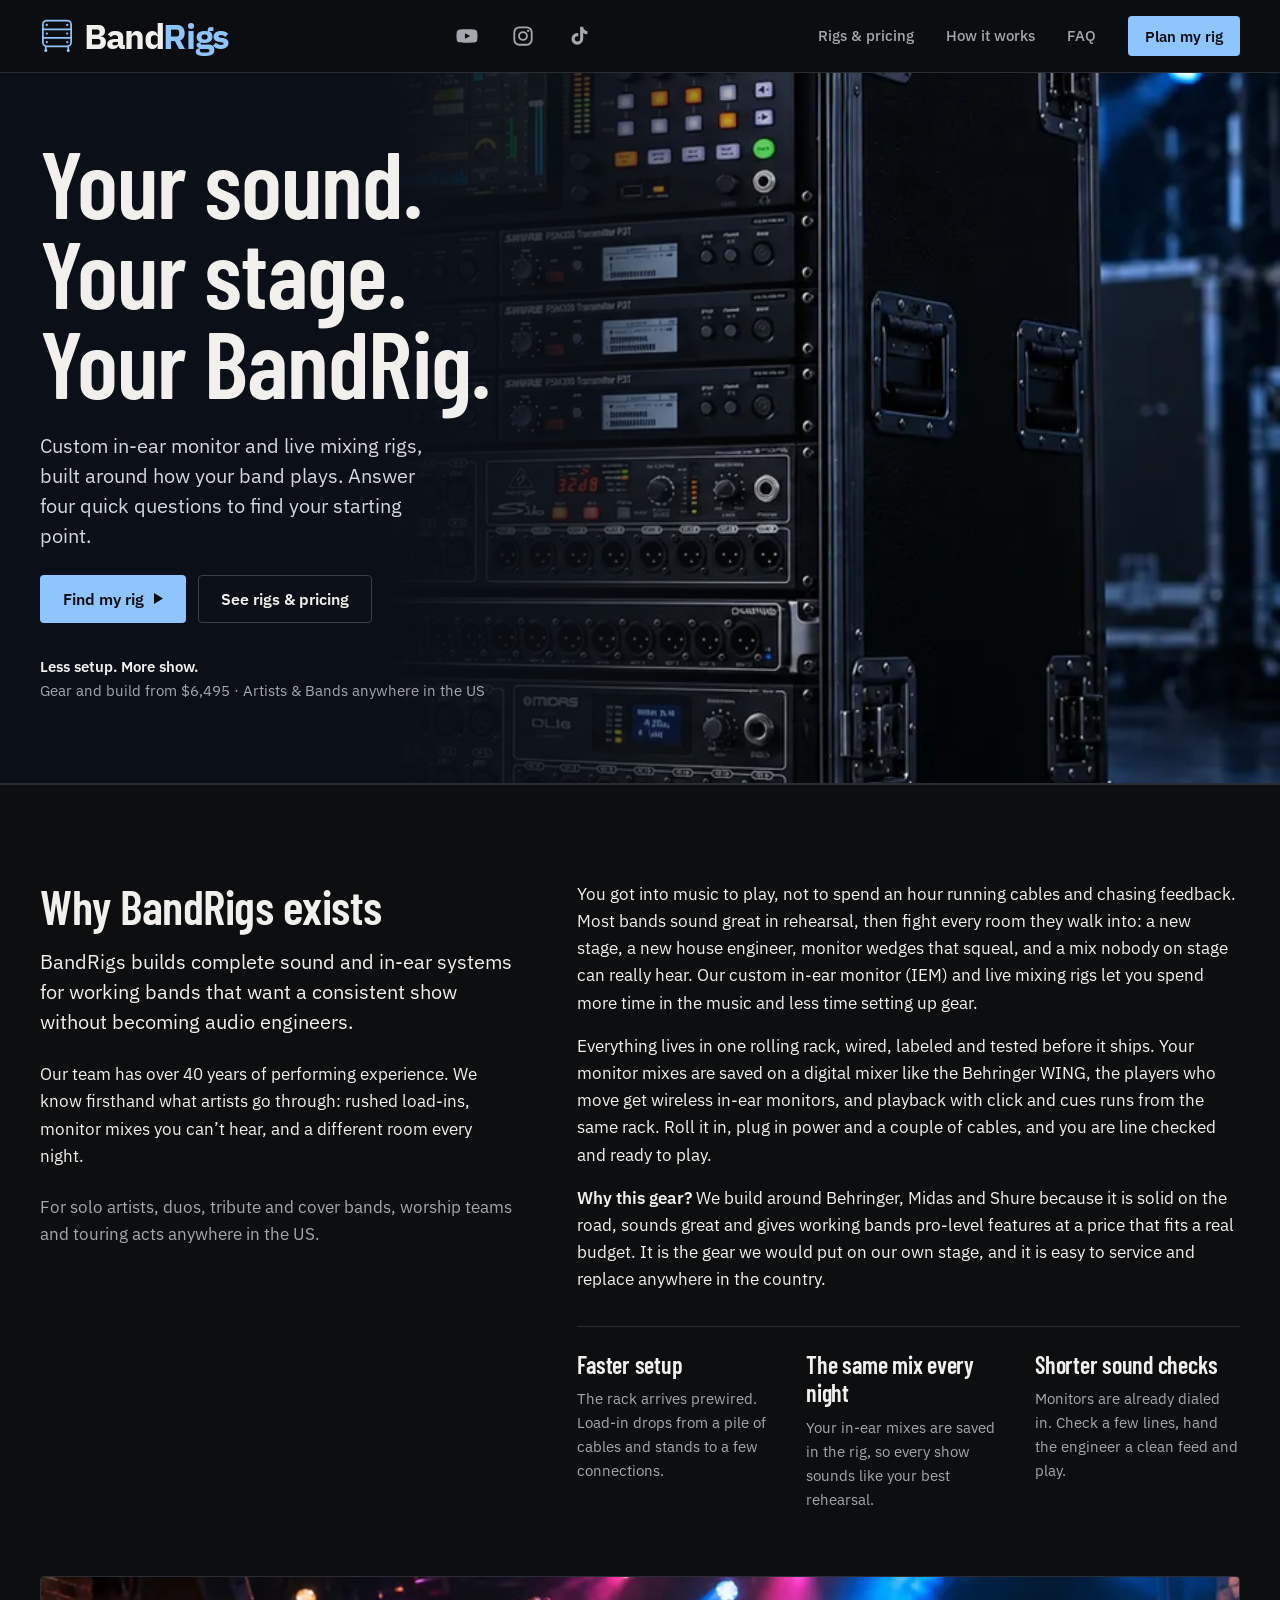
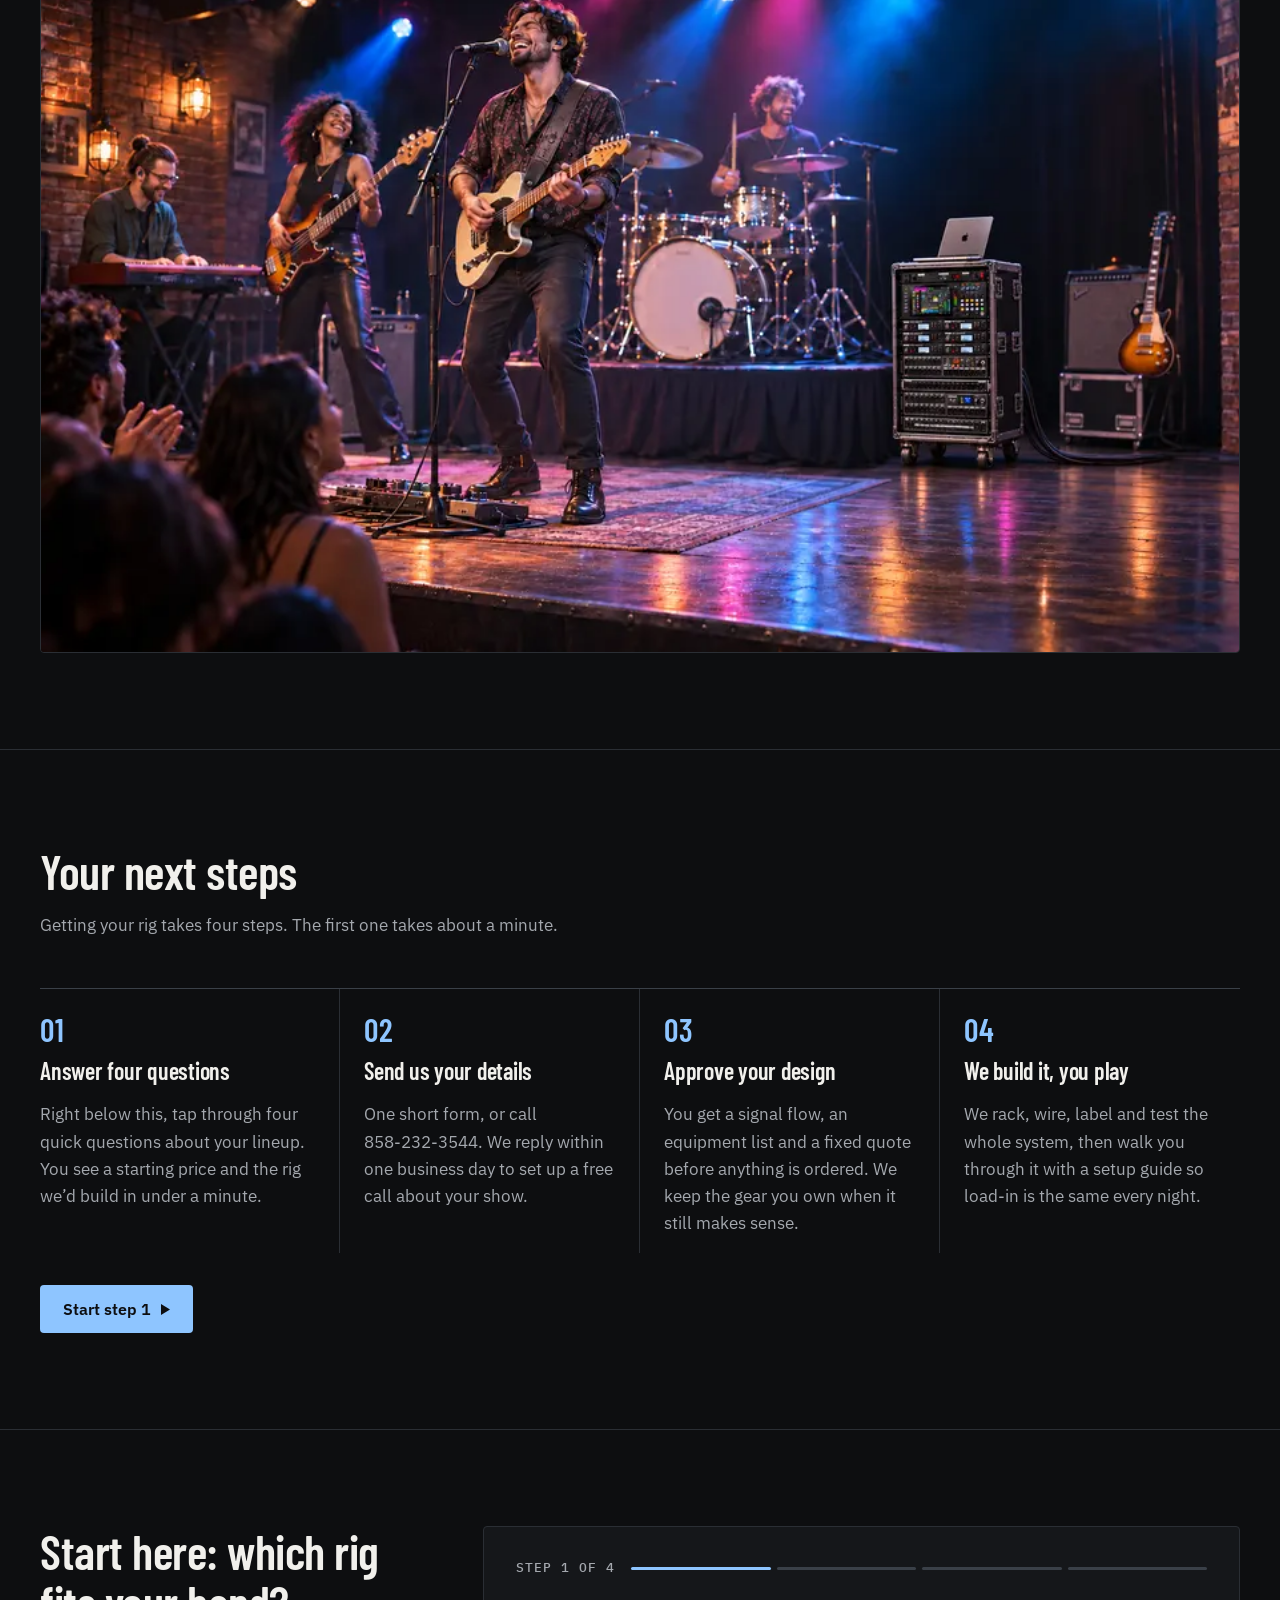
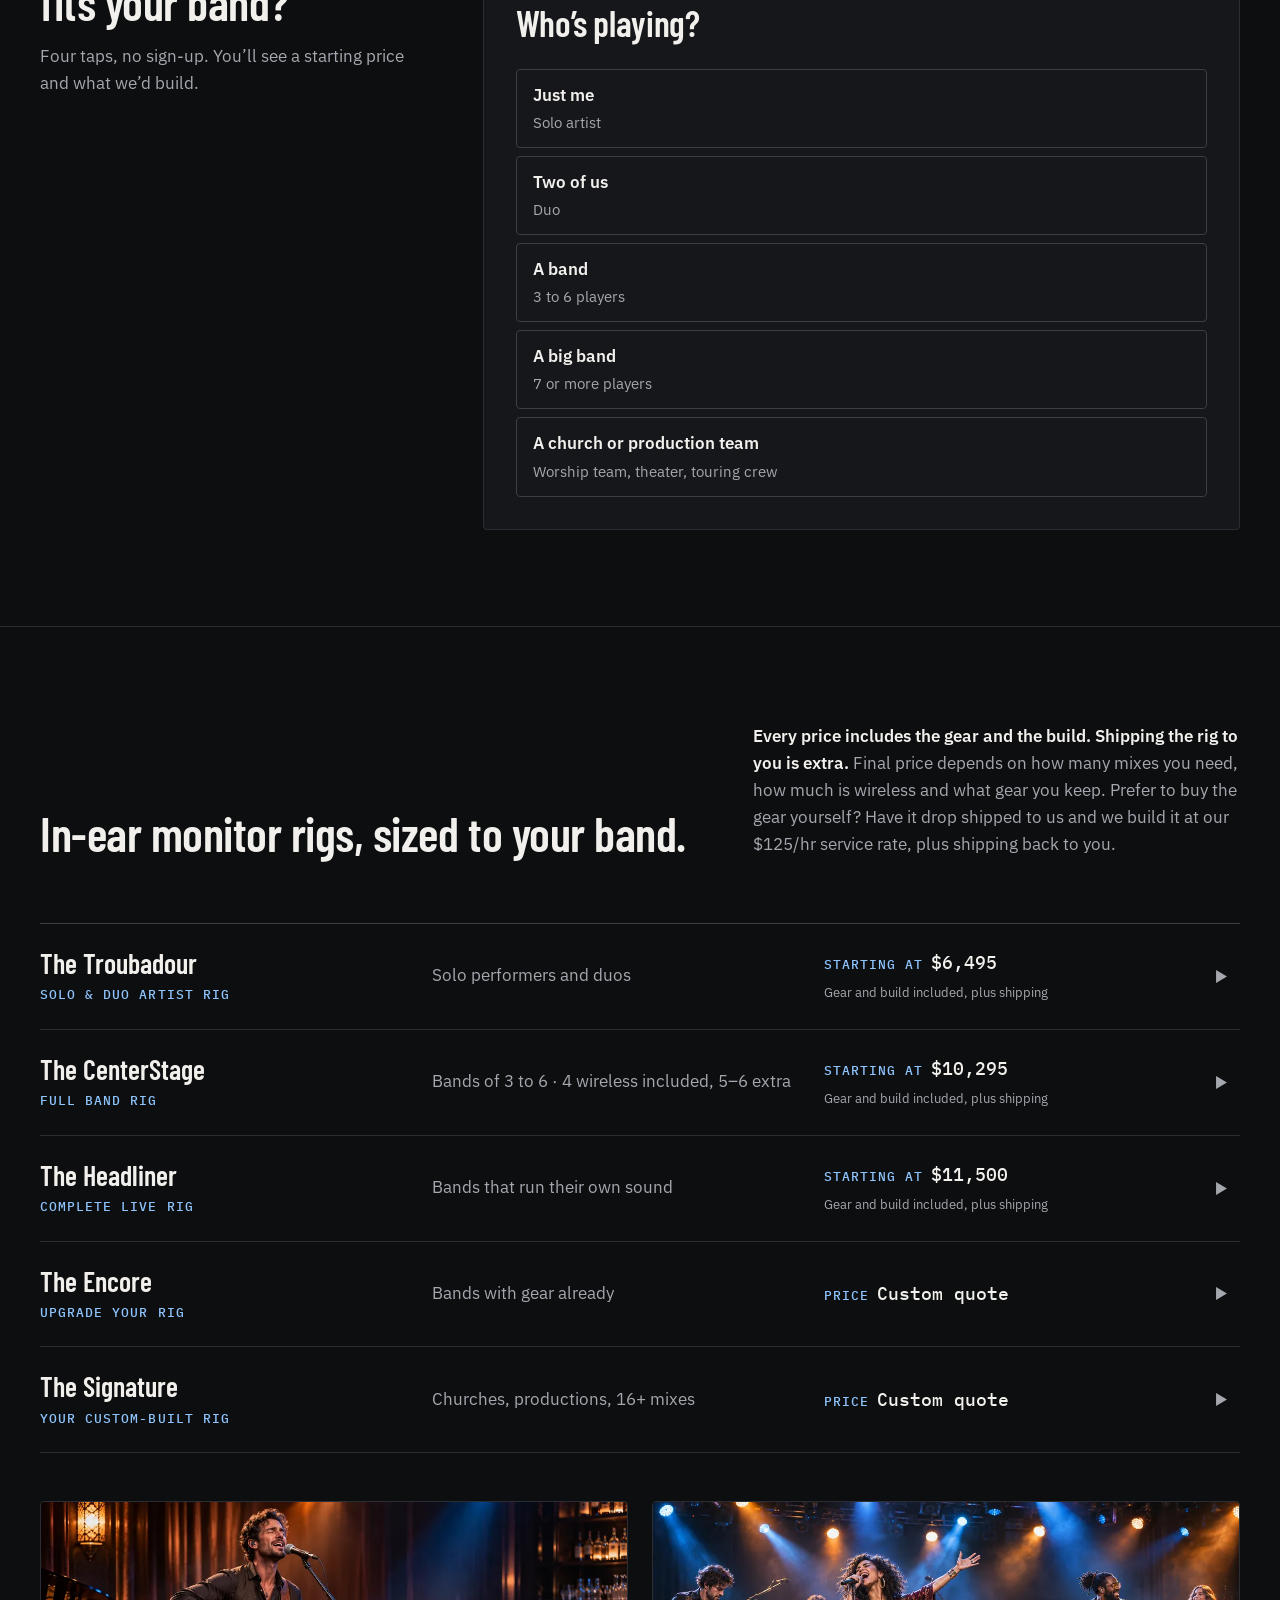
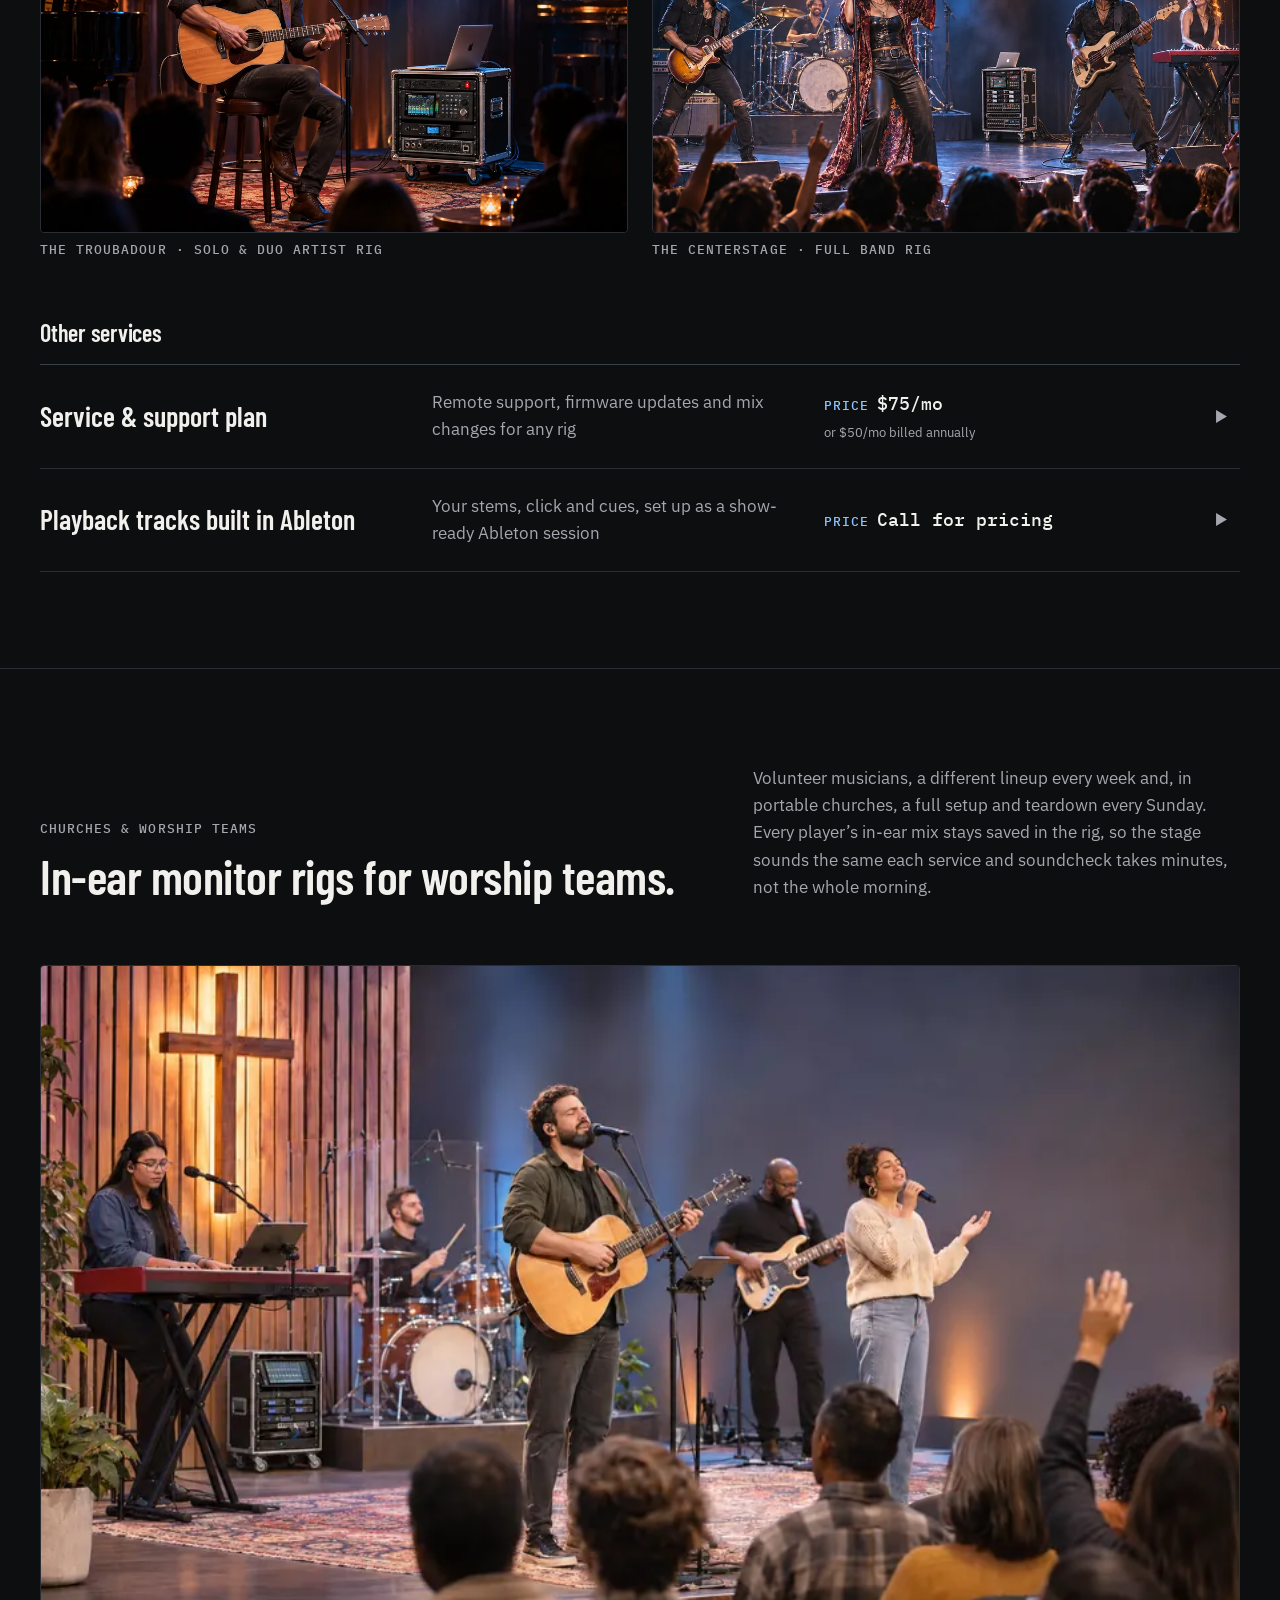
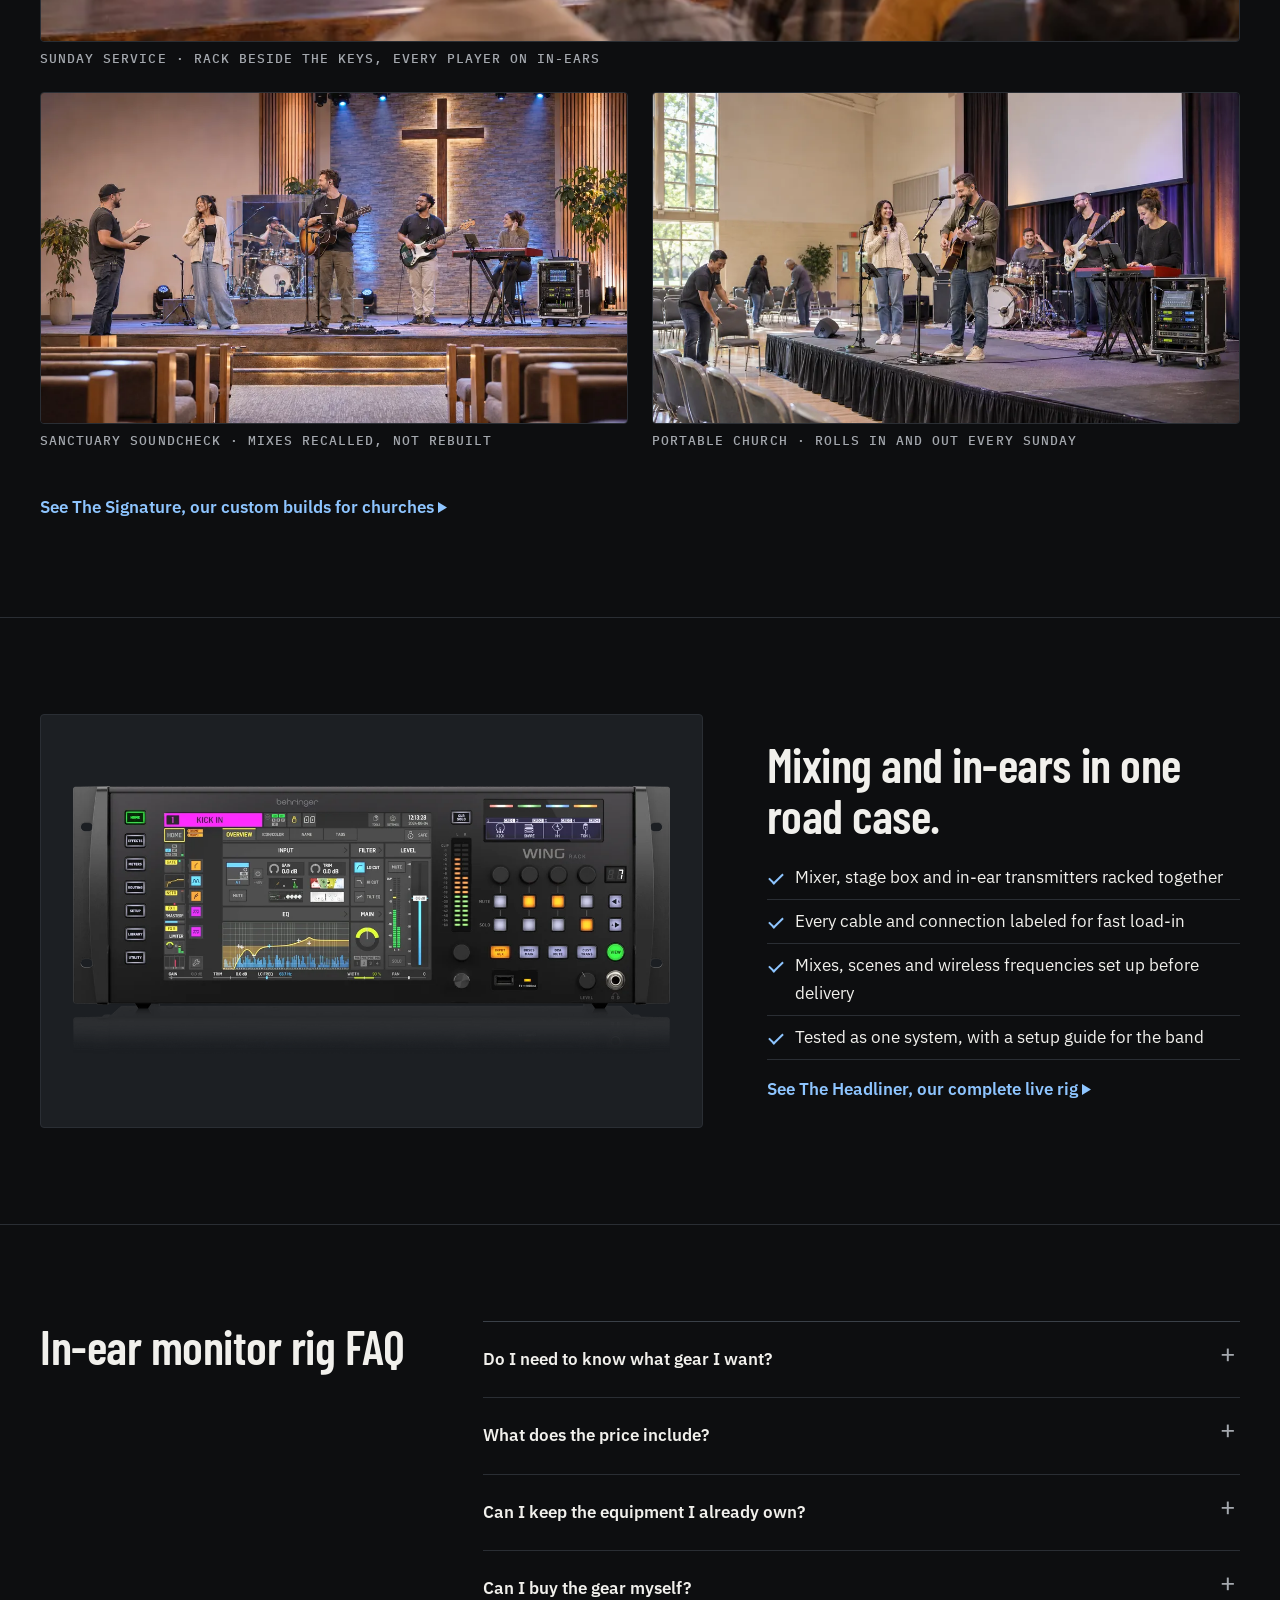
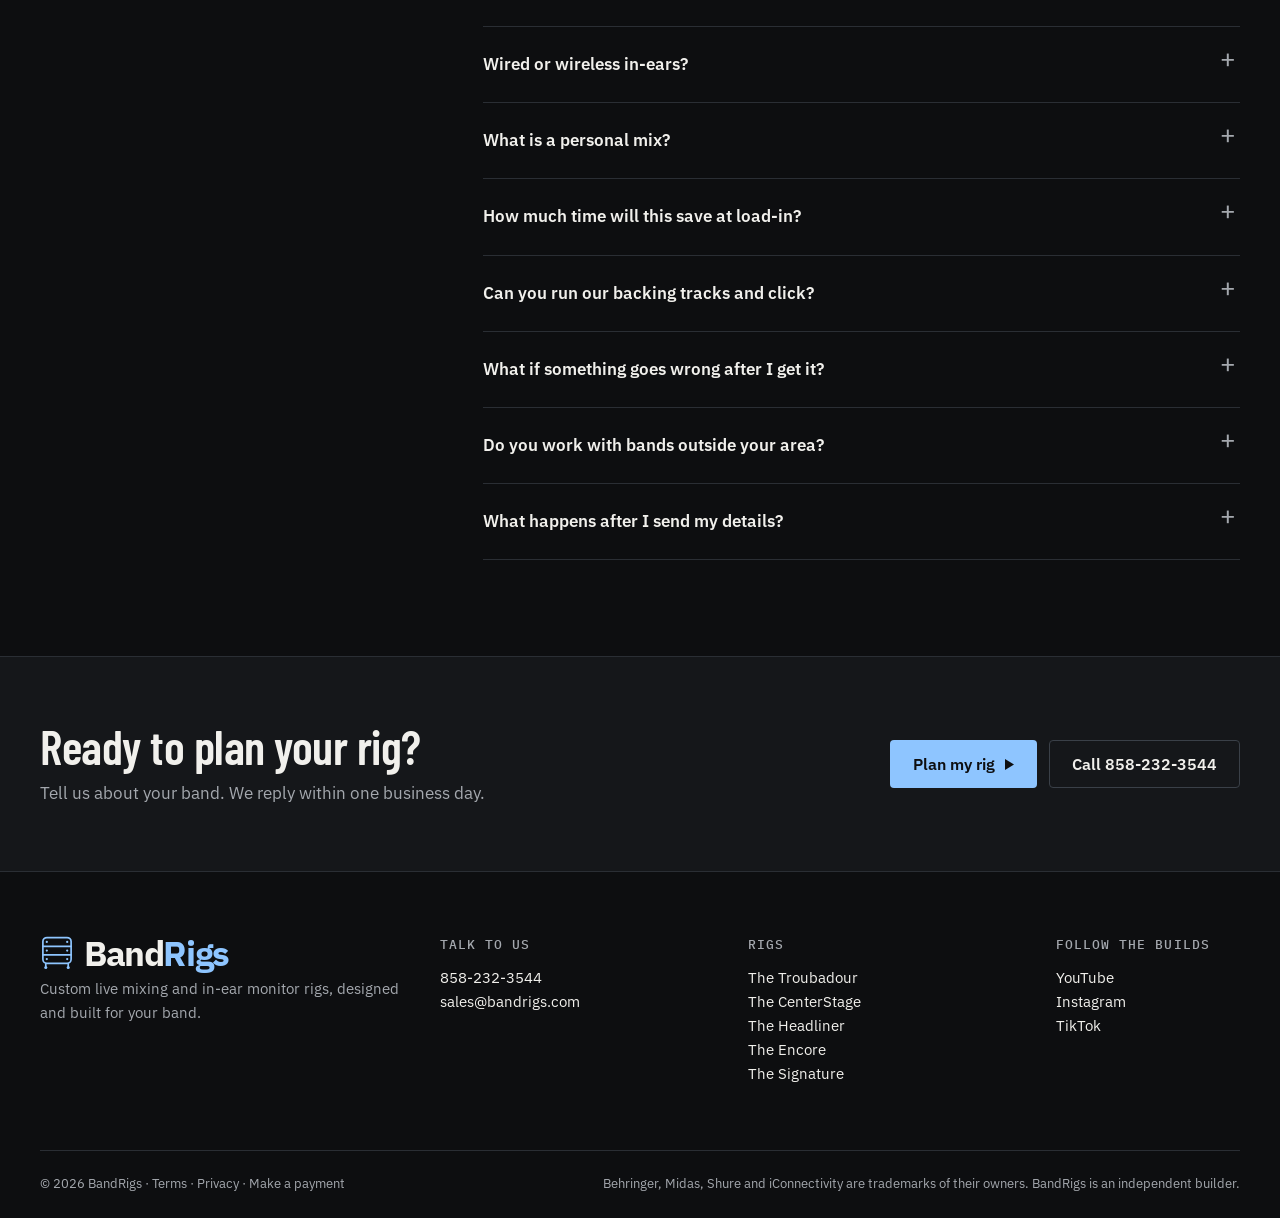
==== commit 0b3b4888: "Payment page: HelcimPay.js popup checkout so customers stay on bandrigs.com _worker.js (Cloudflare P" ====
--- a/index.html
+++ b/index.html
@@ -7,7 +7,7 @@
 <link rel="icon" href="/favicon.svg" type="image/svg+xml">
 <link rel="preconnect" href="https://fonts.googleapis.com"><link rel="preconnect" href="https://fonts.gstatic.com" crossorigin>
 <link rel="stylesheet" href="https://fonts.googleapis.com/css2?family=Barlow+Condensed:wght@600&family=IBM+Plex+Mono:wght@500&family=IBM+Plex+Sans:wght@400;500;600&display=swap">
-<link rel="stylesheet" href="/styles.css?v=b317150b09"><script type="module" src="/app.js?v=3a9efba922"></script><script type="application/ld+json">{"@context":"https://schema.org","@type":"Organization","@id":"https://bandrigs.com/#org","name":"BandRigs","url":"https://bandrigs.com/","logo":"https://bandrigs.com/assets/logo.svg","image":"https://bandrigs.com/assets/og.jpg","email":"sales@bandrigs.com","telephone":"+18582323544","description":"BandRigs designs and builds custom live mixing and in-ear monitor rack systems for artists and bands anywhere in the US.","areaServed":{"@type":"Country","name":"United States"},"sameAs":["https://www.youtube.com/@BandRigsChannel","https://www.instagram.com/bandrigs/","https://www.tiktok.com/@bandrigschannel"]}</script><script type="application/ld+json">{"@context":"https://schema.org","@type":"FAQPage","mainEntity":[{"@type":"Question","name":"Do I need to know what gear I want?","acceptedAnswer":{"@type":"Answer","text":"No. Tell us who is on stage, what you play, the rooms you usually work and what frustrates you about your current setup. Picking the mixer, stage box, in-ear systems and rack is our job. You get a written design with an equipment list and signal flow before anything is ordered, so you can see exactly what you are paying for."}},{"@type":"Question","name":"What does the price include?","acceptedAnswer":{"@type":"Answer","text":"Every starting price includes the gear and the build: racking, wiring, labeling, configuring your mixes and testing the whole system on our bench. Shipping the finished rig to you is extra. Your final price depends on how many personal mixes you need, how many players go wireless and what gear you already own."}},{"@type":"Question","name":"Can I keep the equipment I already own?","acceptedAnswer":{"@type":"Answer","text":"Yes. We look at your mixer, stage boxes, in-ear systems and cables first and only replace what does not fit the plan. Keeping gear that still works lowers your price, and we will tell you honestly when something is worth replacing."}},{"@type":"Question","name":"Can I buy the gear myself?","acceptedAnswer":{"@type":"Answer","text":"Yes. We send you the equipment list, you buy it from any dealer and have it drop shipped to us. We build, configure and test the rig at our service rate of $125 an hour, plus shipping the finished rig back to you."}},{"@type":"Question","name":"Wired or wireless in-ears?","acceptedAnswer":{"@type":"Answer","text":"Either, or a mix. Drummers and keyboard players stay in one spot, so wired in-ears are simple and cost less. Singers, guitarists and anyone who moves around usually go wireless with a system like the Shure PSM 300. We plan the mix of wired and wireless around how your band actually performs."}},{"@type":"Question","name":"What is a personal mix?","acceptedAnswer":{"@type":"Answer","text":"It is what one performer hears in their in-ears. The drummer might want lots of bass and click, the singer mostly vocals and keys. Each person who wants their own balance needs their own mix, and the number of mixes is one of the biggest things that sets the size of your rig. Each player adjusts their own mix from their own iPad or phone over the rig’s Wi-Fi, without waiting on a sound engineer, and the mixes are saved in the mixer so they sound the same every night."}},{"@type":"Question","name":"How much time will this save at load-in?","acceptedAnswer":{"@type":"Answer","text":"A lot. The rack arrives prewired and labeled, so instead of running cables and stands for every wedge and channel you connect power, the stage box and a few lines. Because your monitor mixes are already dialed in, sound check becomes a quick line check and a clean feed to the house engineer."}},{"@type":"Question","name":"Can you run our backing tracks and click?","acceptedAnswer":{"@type":"Answer","text":"Yes. Playback with click and cues can run from the same rack, from a Mac mini or a playback interface like the iConnectivity PlayAUDIO1U. The PlayAUDIO1U adds redundancy: two Mac minis run the same show in sync, and if the main one stops, it switches to the backup automatically so the tracks, click and cues keep playing and the audience never knows. We can also build your playback tracks in Ableton, with your stems, click and cues set up as a show-ready session. Call for pricing on track building."}},{"@type":"Question","name":"What if something goes wrong after I get it?","acceptedAnswer":{"@type":"Answer","text":"We walk you through the rig and hand over a setup guide when it is done. For ongoing help, our service and support plan adds to any rig. It is $75 a month, or $50 a month when you pay for a year up front, and covers remote support, firmware updates and mix changes when you need them."}},{"@type":"Question","name":"Do you work with bands outside your area?","acceptedAnswer":{"@type":"Answer","text":"Yes. We design and build rigs for artists and bands anywhere in the US. Planning happens on calls, and the finished rig ships to you ready to plug in."}},{"@type":"Question","name":"What happens after I send my details?","acceptedAnswer":{"@type":"Answer","text":"We reply within one business day to set up a planning call about your band and your show. Prefer to talk now? Call 858-232-3544."}}]}</script><script type="application/ld+json">{"@context":"https://schema.org","@type":"Service","serviceType":"Custom live sound and in-ear monitor rack design and build","provider":{"@id":"https://bandrigs.com/#org"},"offers":[{"@type":"Offer","name":"The Troubadour: Solo & Duo Artist Rig","url":"https://bandrigs.com/systems/compact/","priceSpecification":{"@type":"PriceSpecification","minPrice":6495,"priceCurrency":"USD"}},{"@type":"Offer","name":"The CenterStage: Full Band Rig","url":"https://bandrigs.com/systems/band/","priceSpecification":{"@type":"PriceSpecification","minPrice":10295,"priceCurrency":"USD"}},{"@type":"Offer","name":"The Headliner: Complete Live Rig","url":"https://bandrigs.com/systems/complete/","priceSpecification":{"@type":"PriceSpecification","minPrice":11500,"priceCurrency":"USD"}}]}</script>
+<link rel="stylesheet" href="/styles.css?v=4954f342e6"><script type="module" src="/app.js?v=3a9efba922"></script><script type="application/ld+json">{"@context":"https://schema.org","@type":"Organization","@id":"https://bandrigs.com/#org","name":"BandRigs","url":"https://bandrigs.com/","logo":"https://bandrigs.com/assets/logo.svg","image":"https://bandrigs.com/assets/og.jpg","email":"sales@bandrigs.com","telephone":"+18582323544","description":"BandRigs designs and builds custom live mixing and in-ear monitor rack systems for artists and bands anywhere in the US.","areaServed":{"@type":"Country","name":"United States"},"sameAs":["https://www.youtube.com/@BandRigsChannel","https://www.instagram.com/bandrigs/","https://www.tiktok.com/@bandrigschannel"]}</script><script type="application/ld+json">{"@context":"https://schema.org","@type":"FAQPage","mainEntity":[{"@type":"Question","name":"Do I need to know what gear I want?","acceptedAnswer":{"@type":"Answer","text":"No. Tell us who is on stage, what you play, the rooms you usually work and what frustrates you about your current setup. Picking the mixer, stage box, in-ear systems and rack is our job. You get a written design with an equipment list and signal flow before anything is ordered, so you can see exactly what you are paying for."}},{"@type":"Question","name":"What does the price include?","acceptedAnswer":{"@type":"Answer","text":"Every starting price includes the gear and the build: racking, wiring, labeling, configuring your mixes and testing the whole system on our bench. Shipping the finished rig to you is extra. Your final price depends on how many personal mixes you need, how many players go wireless and what gear you already own."}},{"@type":"Question","name":"Can I keep the equipment I already own?","acceptedAnswer":{"@type":"Answer","text":"Yes. We look at your mixer, stage boxes, in-ear systems and cables first and only replace what does not fit the plan. Keeping gear that still works lowers your price, and we will tell you honestly when something is worth replacing."}},{"@type":"Question","name":"Can I buy the gear myself?","acceptedAnswer":{"@type":"Answer","text":"Yes. We send you the equipment list, you buy it from any dealer and have it drop shipped to us. We build, configure and test the rig at our service rate of $125 an hour, plus shipping the finished rig back to you."}},{"@type":"Question","name":"Wired or wireless in-ears?","acceptedAnswer":{"@type":"Answer","text":"Either, or a mix. Drummers and keyboard players stay in one spot, so wired in-ears are simple and cost less. Singers, guitarists and anyone who moves around usually go wireless with a system like the Shure PSM 300. We plan the mix of wired and wireless around how your band actually performs."}},{"@type":"Question","name":"What is a personal mix?","acceptedAnswer":{"@type":"Answer","text":"It is what one performer hears in their in-ears. The drummer might want lots of bass and click, the singer mostly vocals and keys. Each person who wants their own balance needs their own mix, and the number of mixes is one of the biggest things that sets the size of your rig. Each player adjusts their own mix from their own iPad or phone over the rig’s Wi-Fi, without waiting on a sound engineer, and the mixes are saved in the mixer so they sound the same every night."}},{"@type":"Question","name":"How much time will this save at load-in?","acceptedAnswer":{"@type":"Answer","text":"A lot. The rack arrives prewired and labeled, so instead of running cables and stands for every wedge and channel you connect power, the stage box and a few lines. Because your monitor mixes are already dialed in, sound check becomes a quick line check and a clean feed to the house engineer."}},{"@type":"Question","name":"Can you run our backing tracks and click?","acceptedAnswer":{"@type":"Answer","text":"Yes. Playback with click and cues can run from the same rack, from a Mac mini or a playback interface like the iConnectivity PlayAUDIO1U. The PlayAUDIO1U adds redundancy: two Mac minis run the same show in sync, and if the main one stops, it switches to the backup automatically so the tracks, click and cues keep playing and the audience never knows. We can also build your playback tracks in Ableton, with your stems, click and cues set up as a show-ready session. Call for pricing on track building."}},{"@type":"Question","name":"What if something goes wrong after I get it?","acceptedAnswer":{"@type":"Answer","text":"We walk you through the rig and hand over a setup guide when it is done. For ongoing help, our service and support plan adds to any rig. It is $75 a month, or $50 a month when you pay for a year up front, and covers remote support, firmware updates and mix changes when you need them."}},{"@type":"Question","name":"Do you work with bands outside your area?","acceptedAnswer":{"@type":"Answer","text":"Yes. We design and build rigs for artists and bands anywhere in the US. Planning happens on calls, and the finished rig ships to you ready to plug in."}},{"@type":"Question","name":"What happens after I send my details?","acceptedAnswer":{"@type":"Answer","text":"We reply within one business day to set up a planning call about your band and your show. Prefer to talk now? Call 858-232-3544."}}]}</script><script type="application/ld+json">{"@context":"https://schema.org","@type":"Service","serviceType":"Custom live sound and in-ear monitor rack design and build","provider":{"@id":"https://bandrigs.com/#org"},"offers":[{"@type":"Offer","name":"The Troubadour: Solo & Duo Artist Rig","url":"https://bandrigs.com/systems/compact/","priceSpecification":{"@type":"PriceSpecification","minPrice":6495,"priceCurrency":"USD"}},{"@type":"Offer","name":"The CenterStage: Full Band Rig","url":"https://bandrigs.com/systems/band/","priceSpecification":{"@type":"PriceSpecification","minPrice":10295,"priceCurrency":"USD"}},{"@type":"Offer","name":"The Headliner: Complete Live Rig","url":"https://bandrigs.com/systems/complete/","priceSpecification":{"@type":"PriceSpecification","minPrice":11500,"priceCurrency":"USD"}}]}</script>
 </head><body>
 <a class="skip" href="#main">Skip to content</a>
 <header class="site-header"><div class="wrap head-row">
--- a/styles.css
+++ b/styles.css
@@ -300,15 +300,19 @@
 /* Payment page */
 .pay-head h1{max-width:12ch}
 .pay-help{margin-top:var(--s5);max-width:44ch}
-.pay-methods{list-style:none;padding:0;margin:0 0 var(--s5);border-top:1px solid var(--line)}
+.pay-methods{list-style:none;padding:0;margin:var(--s6) 0;border-top:1px solid var(--line)}
 .pay-methods li{padding:var(--s4) 0;border-bottom:1px solid var(--line)}
-.pay-methods h2{font-size:var(--fs-h3);line-height:1.2;margin:0 0 var(--s2);display:flex;align-items:center;flex-wrap:wrap;gap:var(--s3)}
+.pay-methods h2{font-size:20px;line-height:1.2;margin:0 0 var(--s2);display:flex;align-items:center;flex-wrap:wrap;gap:var(--s3)}
 .pay-methods p{margin:0}
 .pay-tag{font:500 var(--fs-label)/1 var(--mono);letter-spacing:.08em;text-transform:uppercase;color:var(--primary);border:1px solid var(--primary);border-radius:var(--r-sm);padding:4px 6px}
 .form .pay-btn{width:100%;justify-content:center;margin:0 0 var(--s3)}
-.pay-btn:disabled{opacity:.4;cursor:not-allowed}
+
 .pay-soon{border-left:2px solid var(--primary);padding-left:var(--s3);margin:0 0 var(--s4)}
 .pay-steps{grid-template-columns:repeat(3,1fr)}
 .pay-terms{margin-top:var(--s6);max-width:66ch}
 @media (max-width:960px){.pay-head .plan-grid{grid-template-columns:1fr;gap:var(--s6)}}
 @media (max-width:720px){.pay-steps{grid-template-columns:1fr}}
+.pay-amount{position:relative;display:block}.pay-amount>span{position:absolute;left:12px;top:50%;transform:translateY(-50%);color:var(--muted);margin:0;font-size:var(--fs-body)}.field .pay-amount input{padding-left:28px}
+.pay-panel .form-grid .field,.pay-panel .field{margin-bottom:var(--s4)}
+.pay-btn:disabled{opacity:.6;cursor:progress}
+#pay-done h2{margin-bottom:var(--s3)}#pay-done .specs{margin:var(--s5) 0}
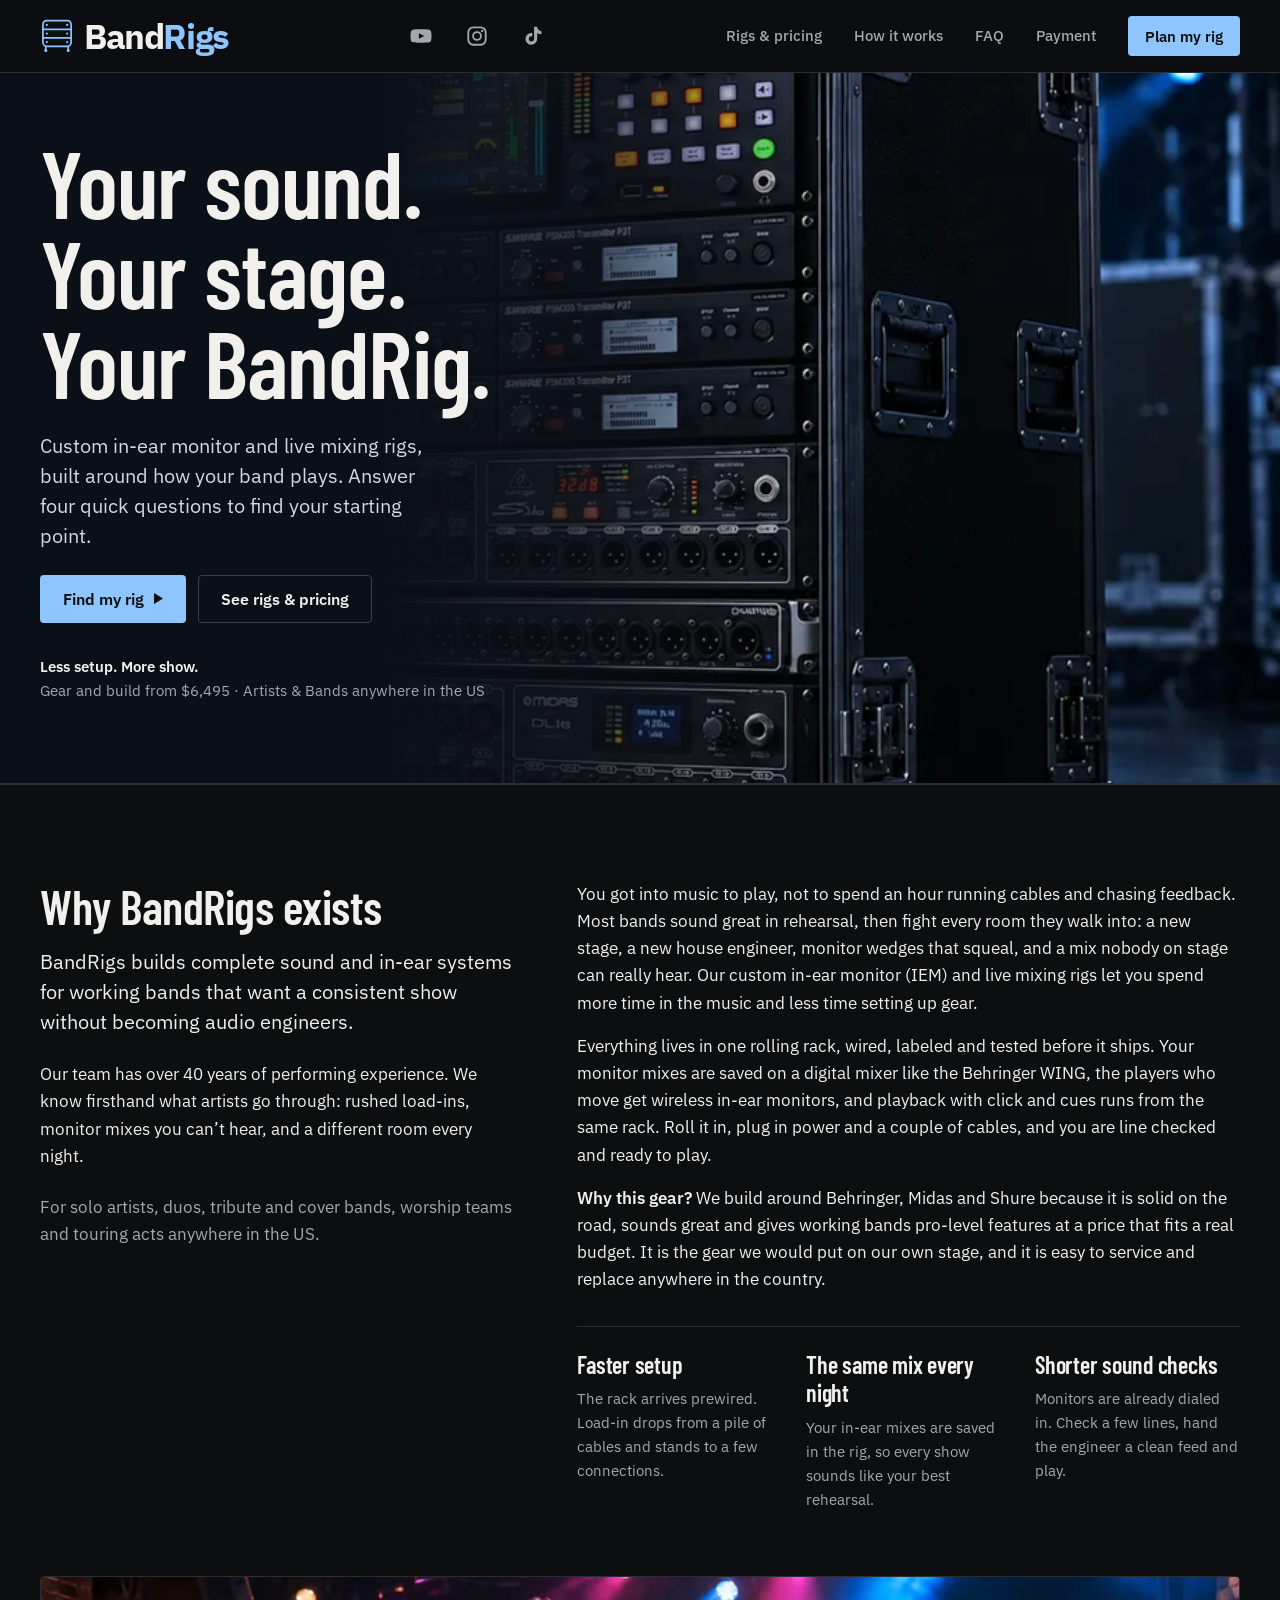
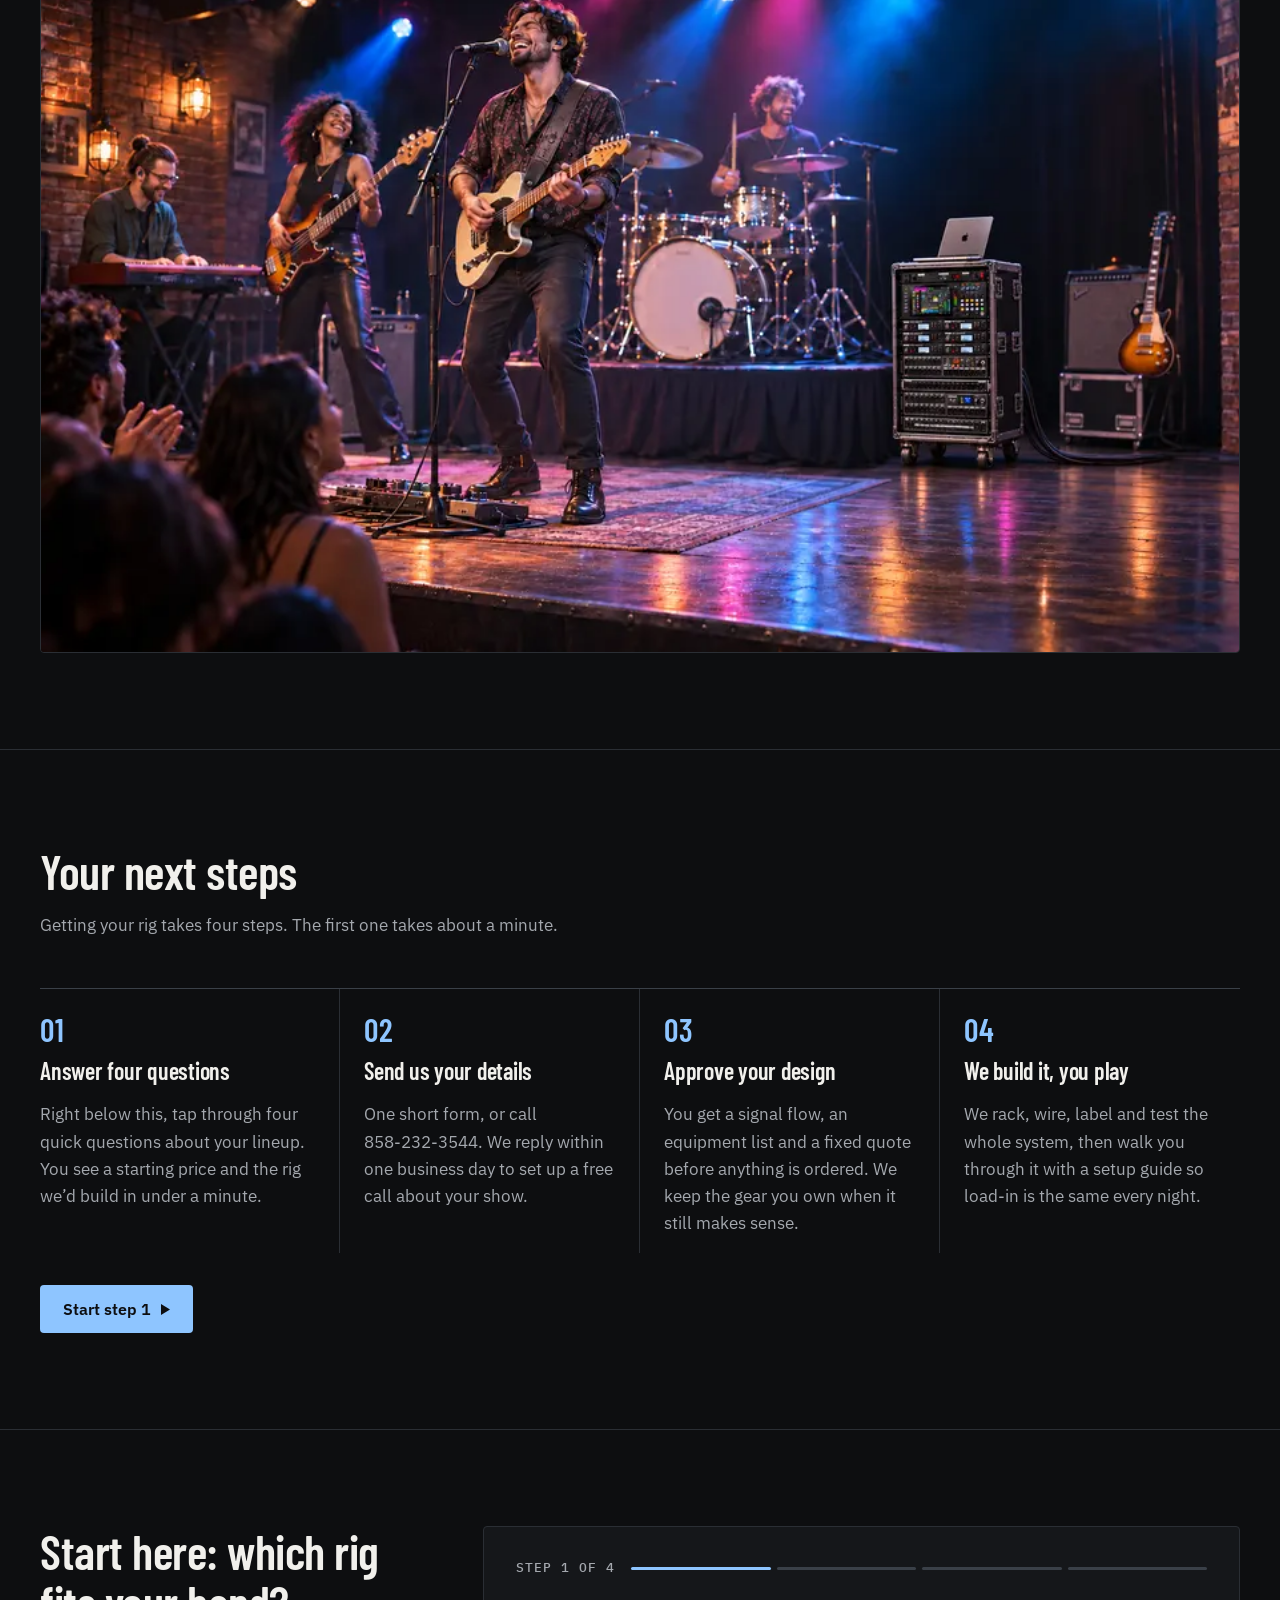
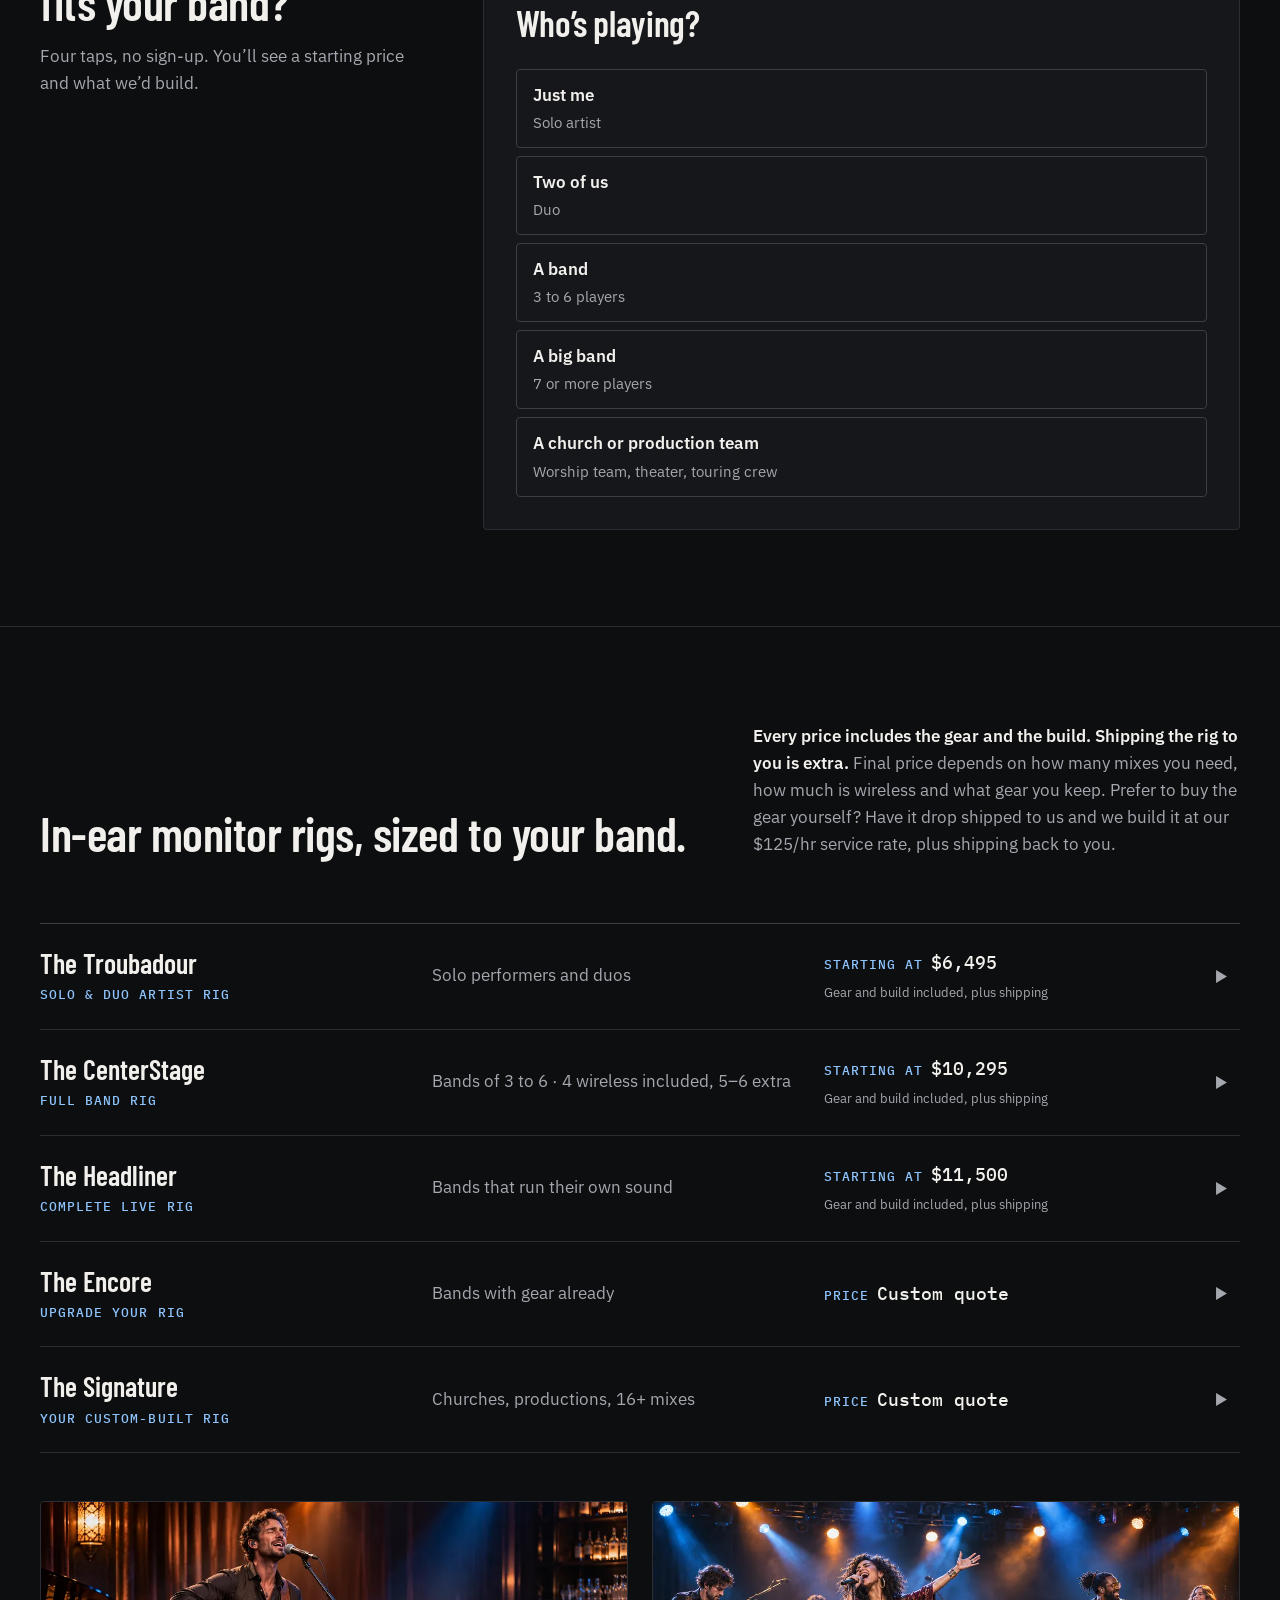
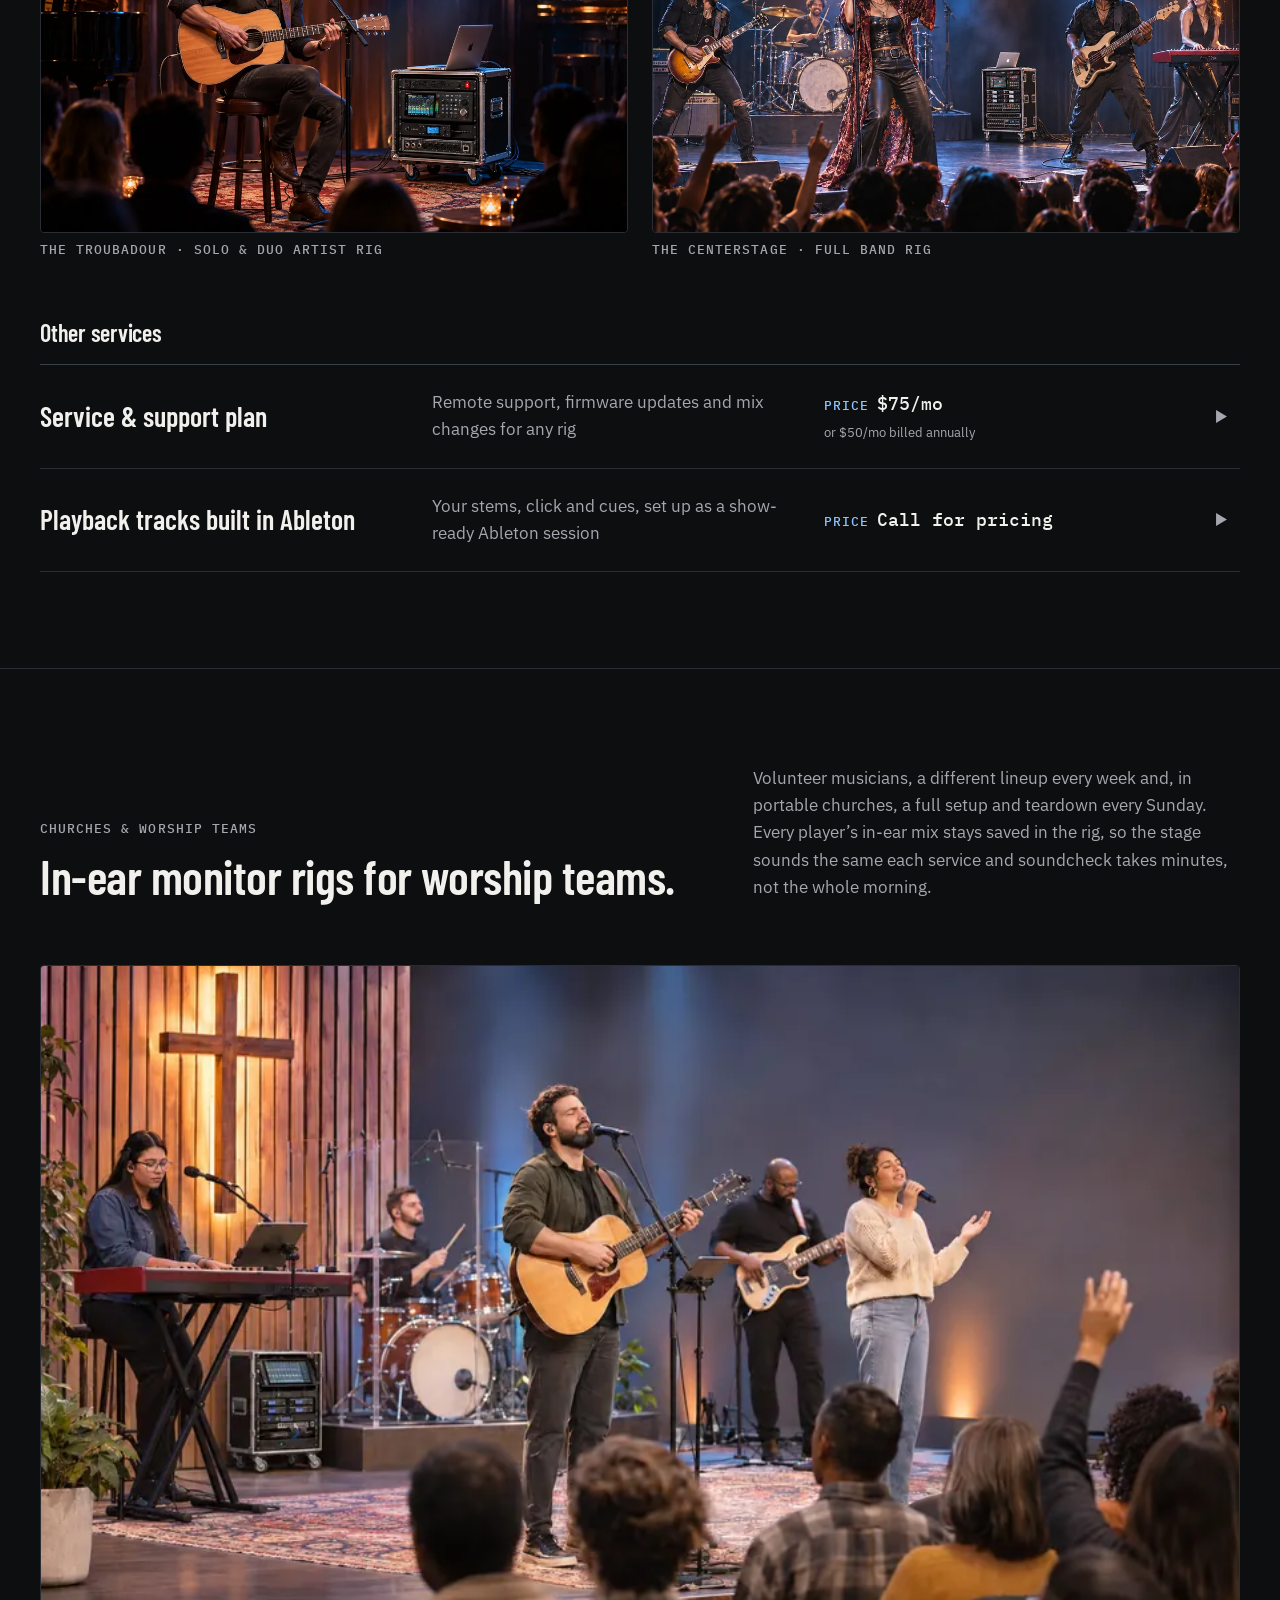
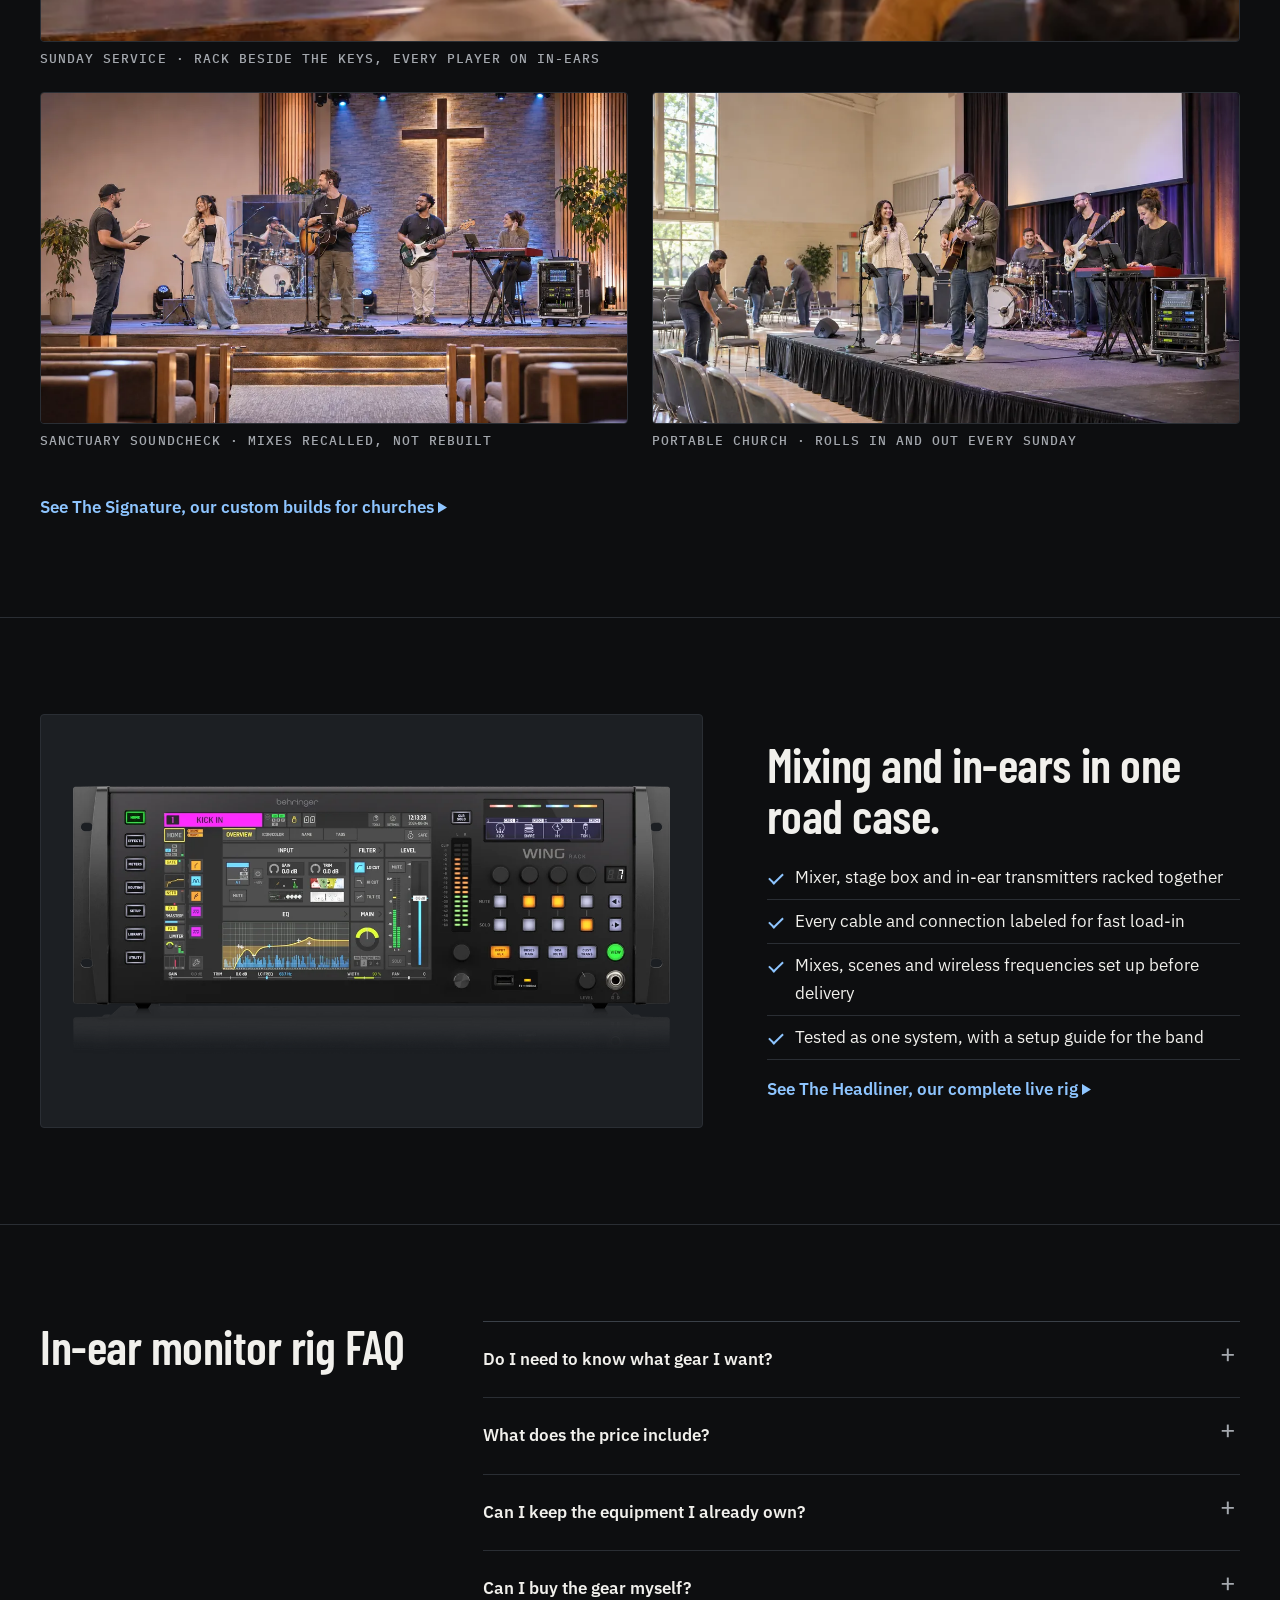
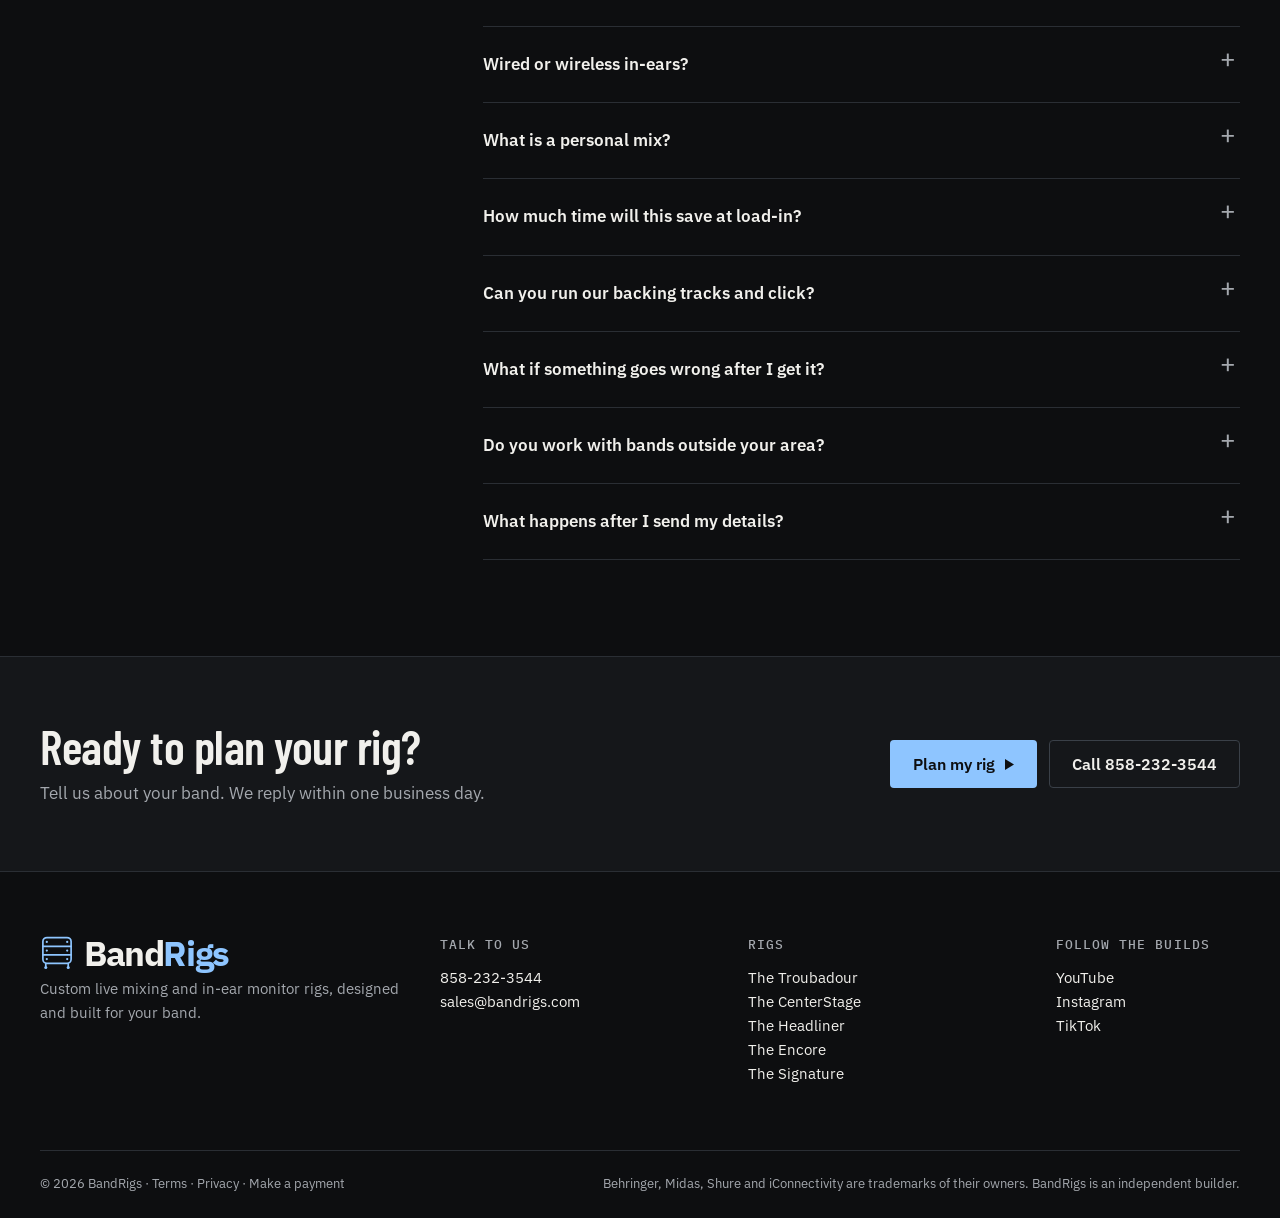
==== commit 55e78679: "Add Payment link to the main menu Co-Authored-By: Claude Opus 5.5 <noreply@anthropic.com> Claude-Ses" ====
--- a/index.html
+++ b/index.html
@@ -13,7 +13,7 @@
 <header class="site-header"><div class="wrap head-row">
 <a class="logo" href="/" aria-label="BandRigs home"><svg class="logo-mark" viewBox="0 0 100 100" width="34" height="34" aria-hidden="true"><g fill="none" stroke="#8ec5ff" stroke-width="5" stroke-linecap="round"><rect x="8.5" y="4.5" width="83" height="76" rx="12"/><path d="M8.5 30.5h83M8.5 55.5h83M17 81v8M83 81v8"/></g><g fill="#8ec5ff"><circle cx="20" cy="17.5" r="3.3"/><circle cx="80" cy="17.5" r="3.3"/><circle cx="20" cy="43" r="3.3"/><circle cx="80" cy="43" r="3.3"/><circle cx="20" cy="68" r="3.3"/><circle cx="80" cy="68" r="3.3"/><circle cx="17" cy="92.5" r="4.5"/><circle cx="83" cy="92.5" r="4.5"/></g></svg><span class="logo-text">Band<span>Rigs</span></span></a>
 <div class="head-social"><a href="https://www.youtube.com/@BandRigsChannel/videos" rel="noopener" target="_blank" aria-label="BandRigs on YouTube"><svg viewBox="0 0 24 24" width="22" height="22" aria-hidden="true"><path fill="currentColor" d="M23 7.2a3 3 0 0 0-2.1-2.1C19 4.6 12 4.6 12 4.6s-7 0-8.9.5A3 3 0 0 0 1 7.2 31 31 0 0 0 .5 12a31 31 0 0 0 .5 4.8 3 3 0 0 0 2.1 2.1c1.9.5 8.9.5 8.9.5s7 0 8.9-.5a3 3 0 0 0 2.1-2.1 31 31 0 0 0 .5-4.8 31 31 0 0 0-.5-4.8zM9.75 15.02V8.98L15.5 12z"/></svg></a><a href="https://www.instagram.com/bandrigs/" rel="noopener" target="_blank" aria-label="BandRigs on Instagram"><svg viewBox="0 0 24 24" width="22" height="22" aria-hidden="true"><rect x="2.5" y="2.5" width="19" height="19" rx="5.5" fill="none" stroke="currentColor" stroke-width="2"/><circle cx="12" cy="12" r="4.3" fill="none" stroke="currentColor" stroke-width="2"/><circle cx="17.6" cy="6.4" r="1.3" fill="currentColor"/></svg></a><a href="https://www.tiktok.com/@bandrigschannel" rel="noopener" target="_blank" aria-label="BandRigs on TikTok"><svg viewBox="0 0 24 24" width="22" height="22" aria-hidden="true"><path fill="currentColor" d="M16.6 2h-3.4v13.1a2.9 2.9 0 1 1-2.9-2.9c.3 0 .6 0 .9.1V8.8a6.4 6.4 0 1 0 5.4 6.3V8.6a8 8 0 0 0 4.6 1.5V6.7a4.6 4.6 0 0 1-4.6-4.7z"/></svg></a></div>
-<nav class="nav" id="nav" aria-label="Main"><a href="/systems/">Rigs & pricing</a><a href="/#how">How it works</a><a href="/#faq">FAQ</a><div class="nav-social"><a href="https://www.youtube.com/@BandRigsChannel/videos" rel="noopener" target="_blank" aria-label="BandRigs on YouTube"><svg viewBox="0 0 24 24" width="22" height="22" aria-hidden="true"><path fill="currentColor" d="M23 7.2a3 3 0 0 0-2.1-2.1C19 4.6 12 4.6 12 4.6s-7 0-8.9.5A3 3 0 0 0 1 7.2 31 31 0 0 0 .5 12a31 31 0 0 0 .5 4.8 3 3 0 0 0 2.1 2.1c1.9.5 8.9.5 8.9.5s7 0 8.9-.5a3 3 0 0 0 2.1-2.1 31 31 0 0 0 .5-4.8 31 31 0 0 0-.5-4.8zM9.75 15.02V8.98L15.5 12z"/></svg></a><a href="https://www.instagram.com/bandrigs/" rel="noopener" target="_blank" aria-label="BandRigs on Instagram"><svg viewBox="0 0 24 24" width="22" height="22" aria-hidden="true"><rect x="2.5" y="2.5" width="19" height="19" rx="5.5" fill="none" stroke="currentColor" stroke-width="2"/><circle cx="12" cy="12" r="4.3" fill="none" stroke="currentColor" stroke-width="2"/><circle cx="17.6" cy="6.4" r="1.3" fill="currentColor"/></svg></a><a href="https://www.tiktok.com/@bandrigschannel" rel="noopener" target="_blank" aria-label="BandRigs on TikTok"><svg viewBox="0 0 24 24" width="22" height="22" aria-hidden="true"><path fill="currentColor" d="M16.6 2h-3.4v13.1a2.9 2.9 0 1 1-2.9-2.9c.3 0 .6 0 .9.1V8.8a6.4 6.4 0 1 0 5.4 6.3V8.6a8 8 0 0 0 4.6 1.5V6.7a4.6 4.6 0 0 1-4.6-4.7z"/></svg></a></div></nav>
+<nav class="nav" id="nav" aria-label="Main"><a href="/systems/">Rigs & pricing</a><a href="/#how">How it works</a><a href="/#faq">FAQ</a><a href="/payment/">Payment</a><div class="nav-social"><a href="https://www.youtube.com/@BandRigsChannel/videos" rel="noopener" target="_blank" aria-label="BandRigs on YouTube"><svg viewBox="0 0 24 24" width="22" height="22" aria-hidden="true"><path fill="currentColor" d="M23 7.2a3 3 0 0 0-2.1-2.1C19 4.6 12 4.6 12 4.6s-7 0-8.9.5A3 3 0 0 0 1 7.2 31 31 0 0 0 .5 12a31 31 0 0 0 .5 4.8 3 3 0 0 0 2.1 2.1c1.9.5 8.9.5 8.9.5s7 0 8.9-.5a3 3 0 0 0 2.1-2.1 31 31 0 0 0 .5-4.8 31 31 0 0 0-.5-4.8zM9.75 15.02V8.98L15.5 12z"/></svg></a><a href="https://www.instagram.com/bandrigs/" rel="noopener" target="_blank" aria-label="BandRigs on Instagram"><svg viewBox="0 0 24 24" width="22" height="22" aria-hidden="true"><rect x="2.5" y="2.5" width="19" height="19" rx="5.5" fill="none" stroke="currentColor" stroke-width="2"/><circle cx="12" cy="12" r="4.3" fill="none" stroke="currentColor" stroke-width="2"/><circle cx="17.6" cy="6.4" r="1.3" fill="currentColor"/></svg></a><a href="https://www.tiktok.com/@bandrigschannel" rel="noopener" target="_blank" aria-label="BandRigs on TikTok"><svg viewBox="0 0 24 24" width="22" height="22" aria-hidden="true"><path fill="currentColor" d="M16.6 2h-3.4v13.1a2.9 2.9 0 1 1-2.9-2.9c.3 0 .6 0 .9.1V8.8a6.4 6.4 0 1 0 5.4 6.3V8.6a8 8 0 0 0 4.6 1.5V6.7a4.6 4.6 0 0 1-4.6-4.7z"/></svg></a></div></nav>
 <a class="btn btn-primary btn-sm head-cta" href="/#finder">Plan my rig</a>
 <button class="menu-btn" type="button" aria-expanded="false" aria-controls="nav" aria-label="Menu"><span></span><span></span></button>
 </div></header>
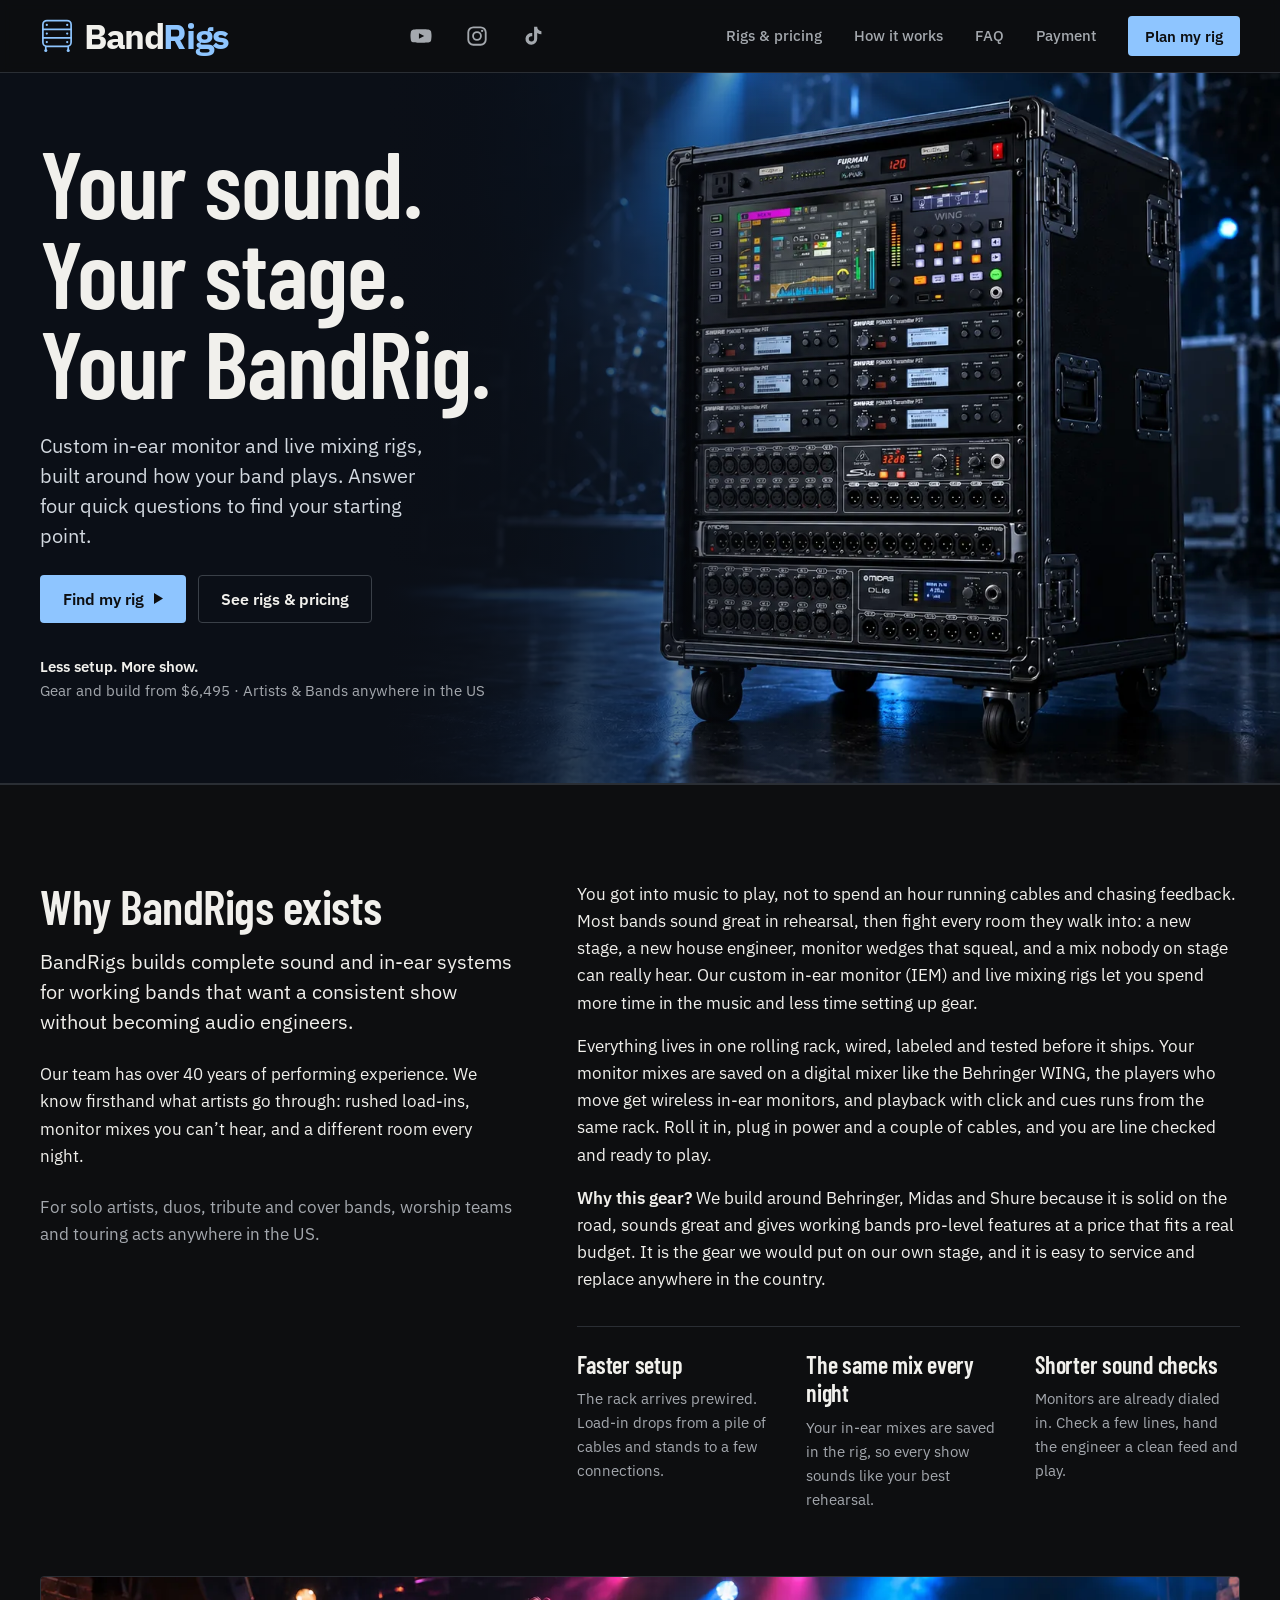
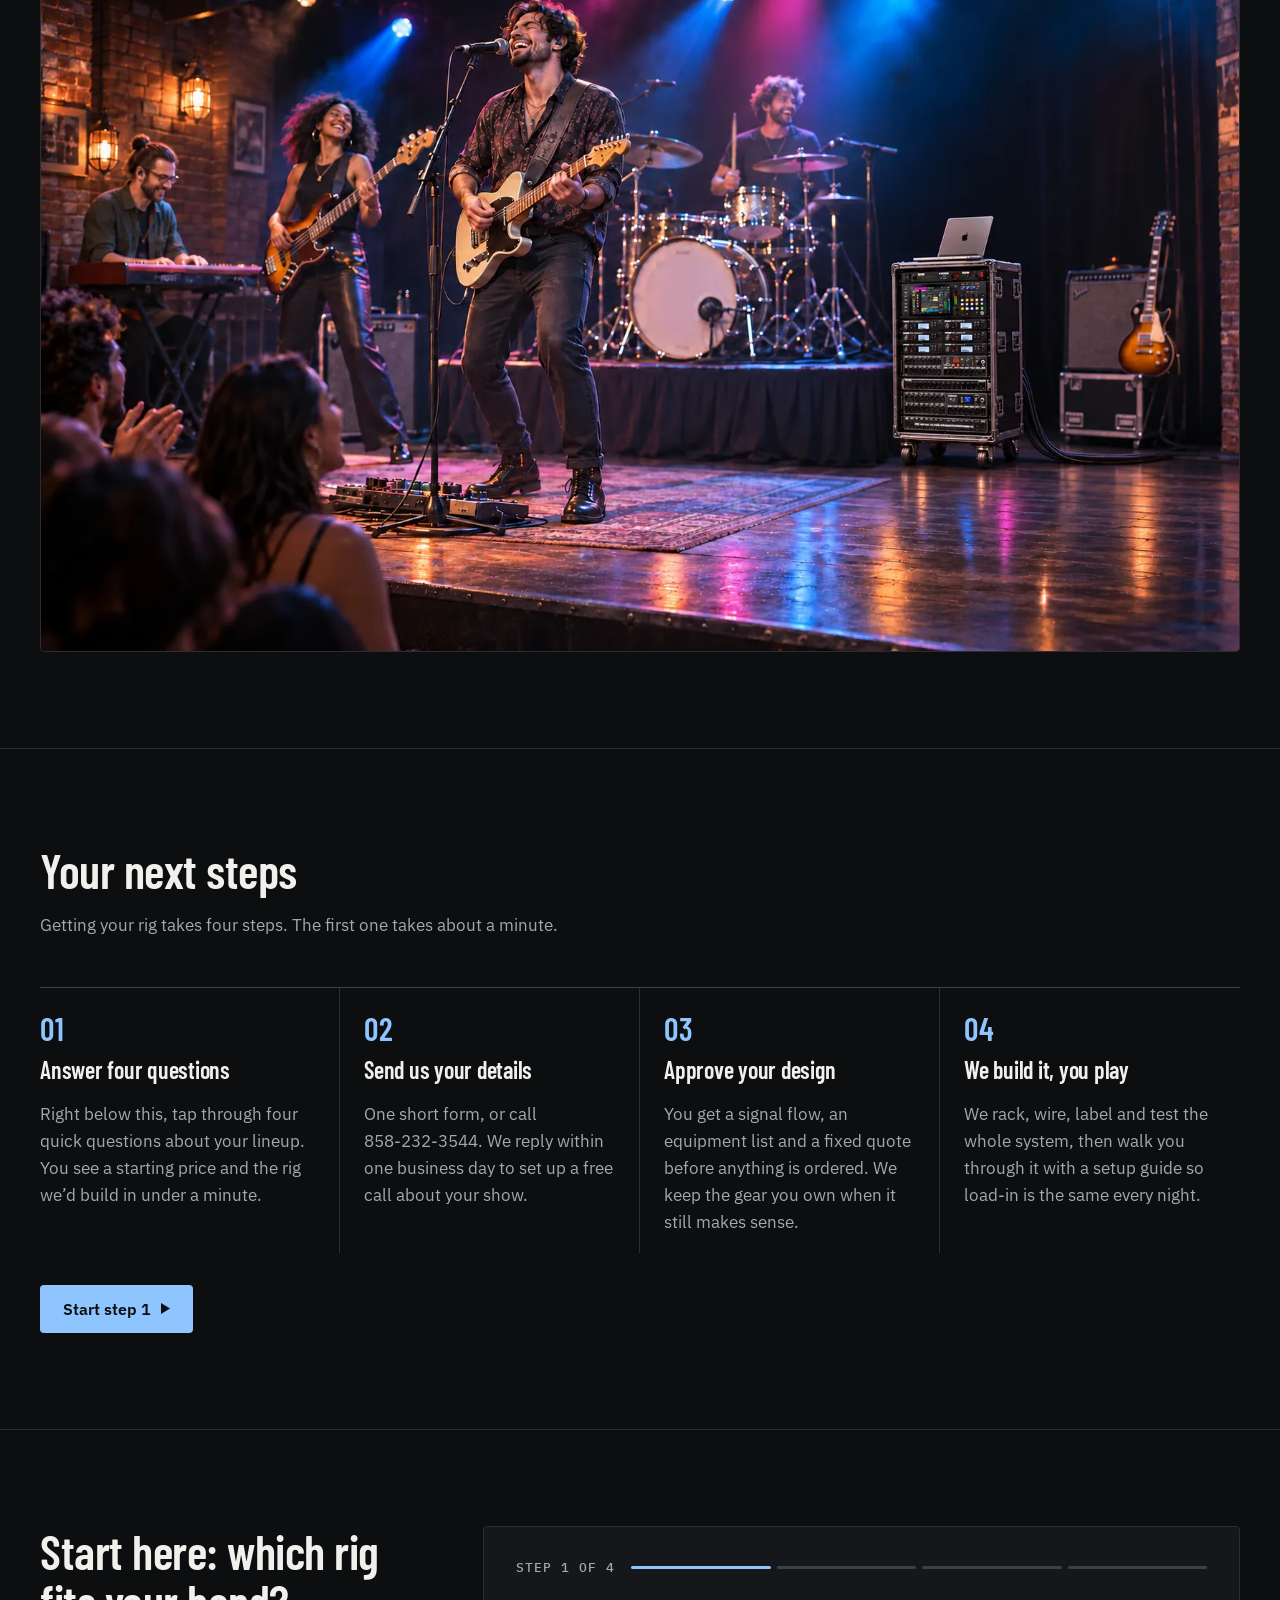
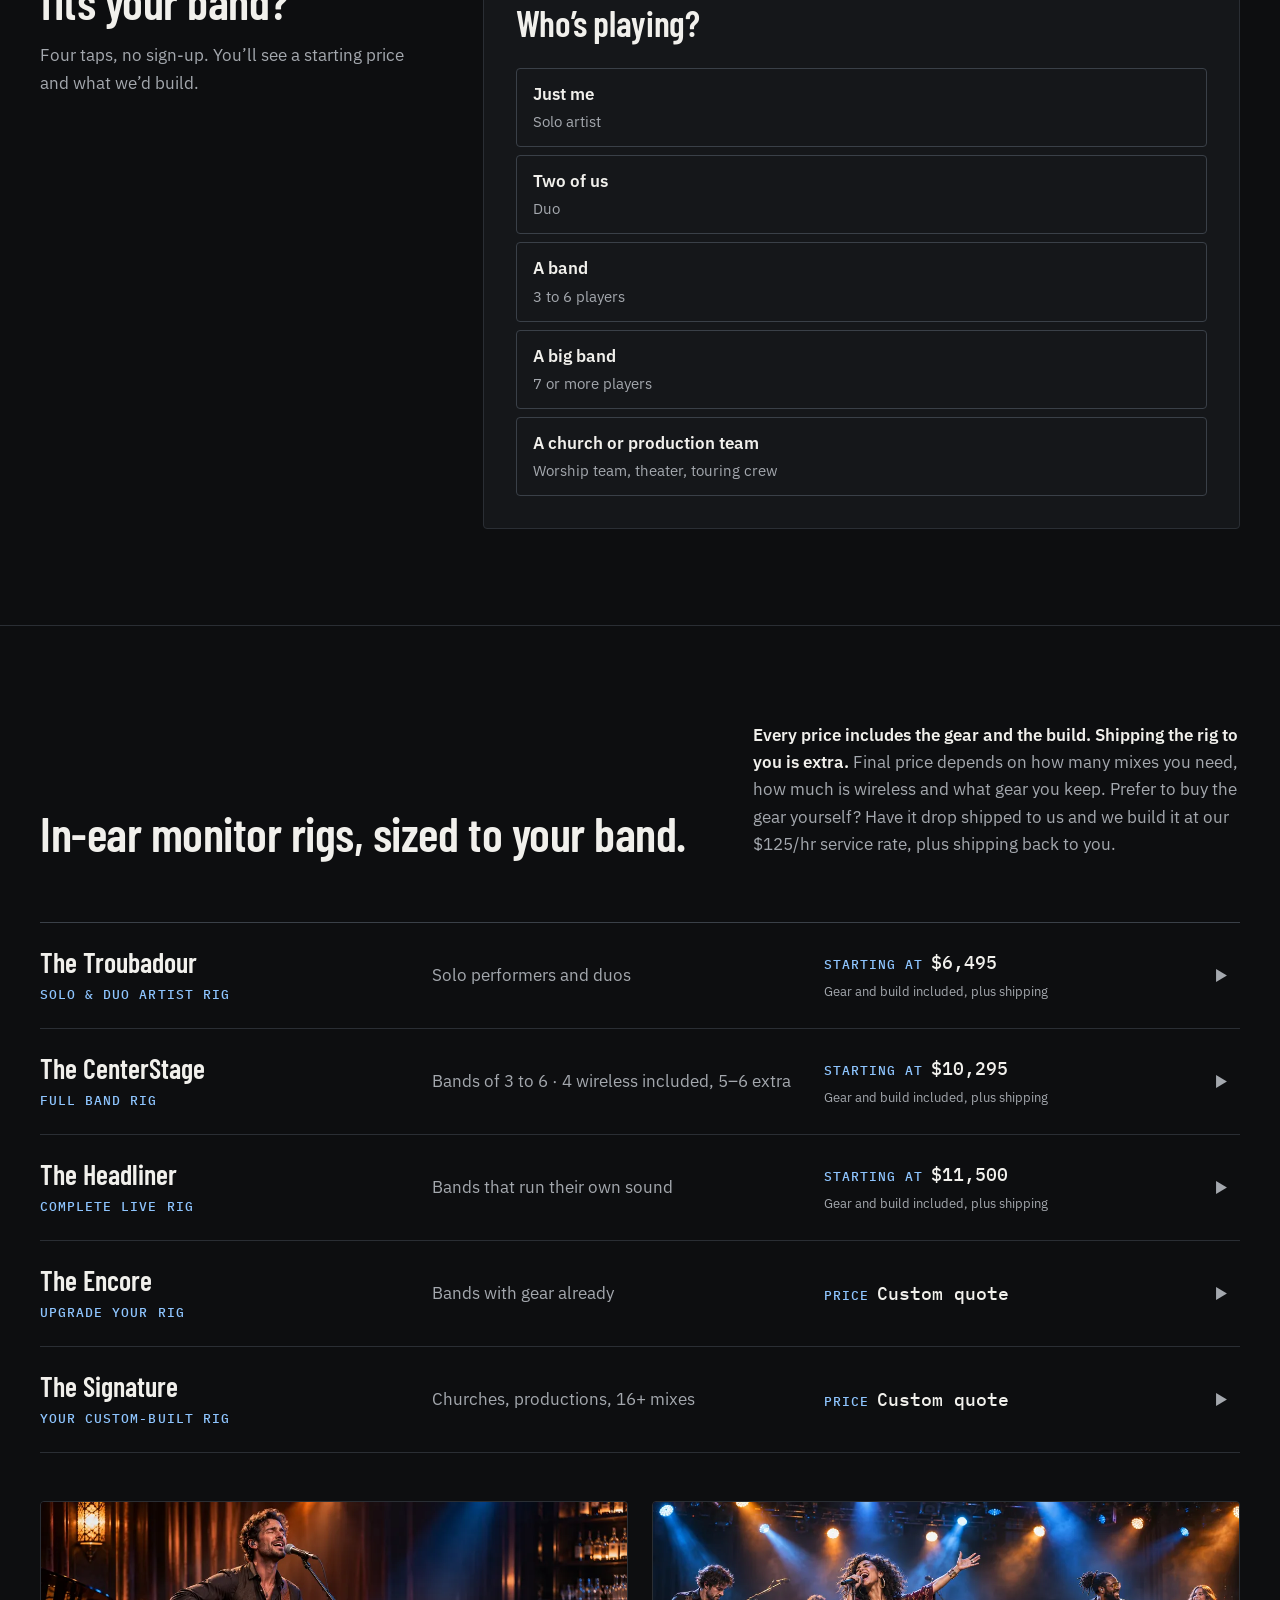
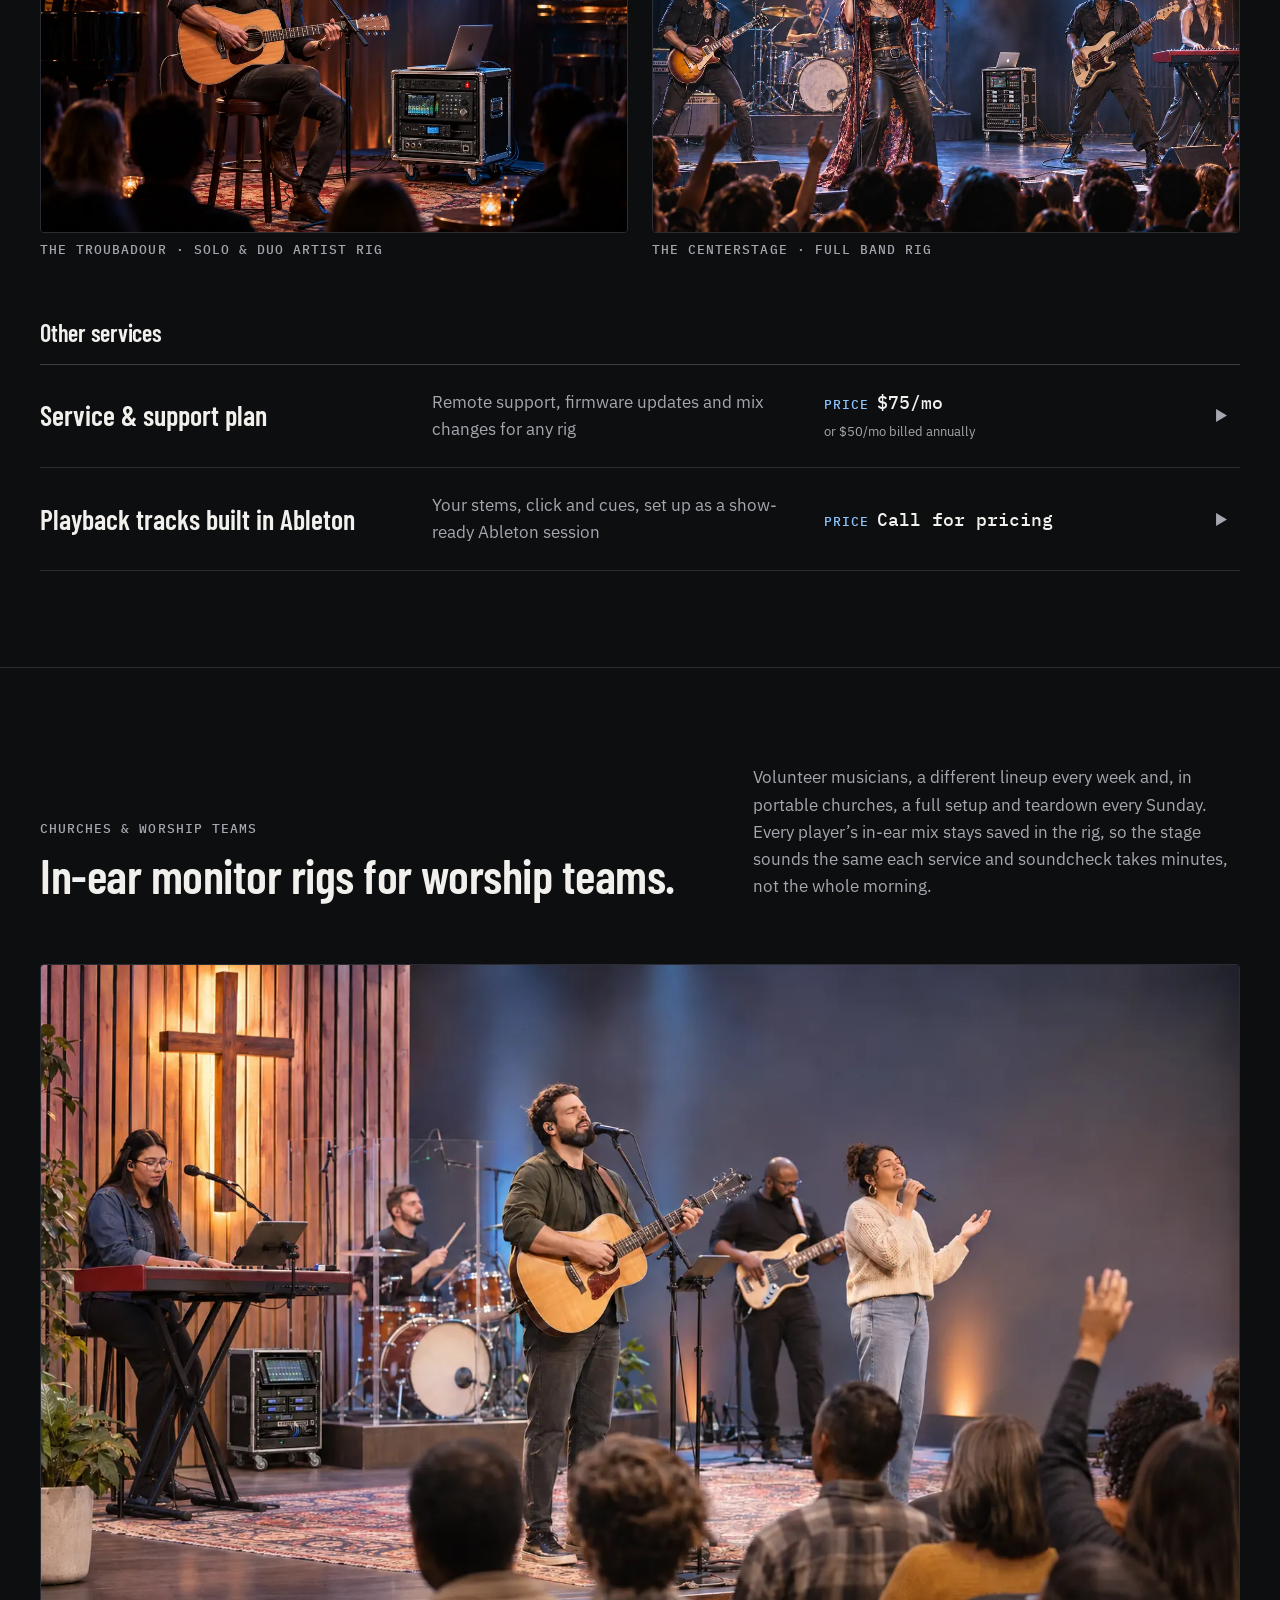
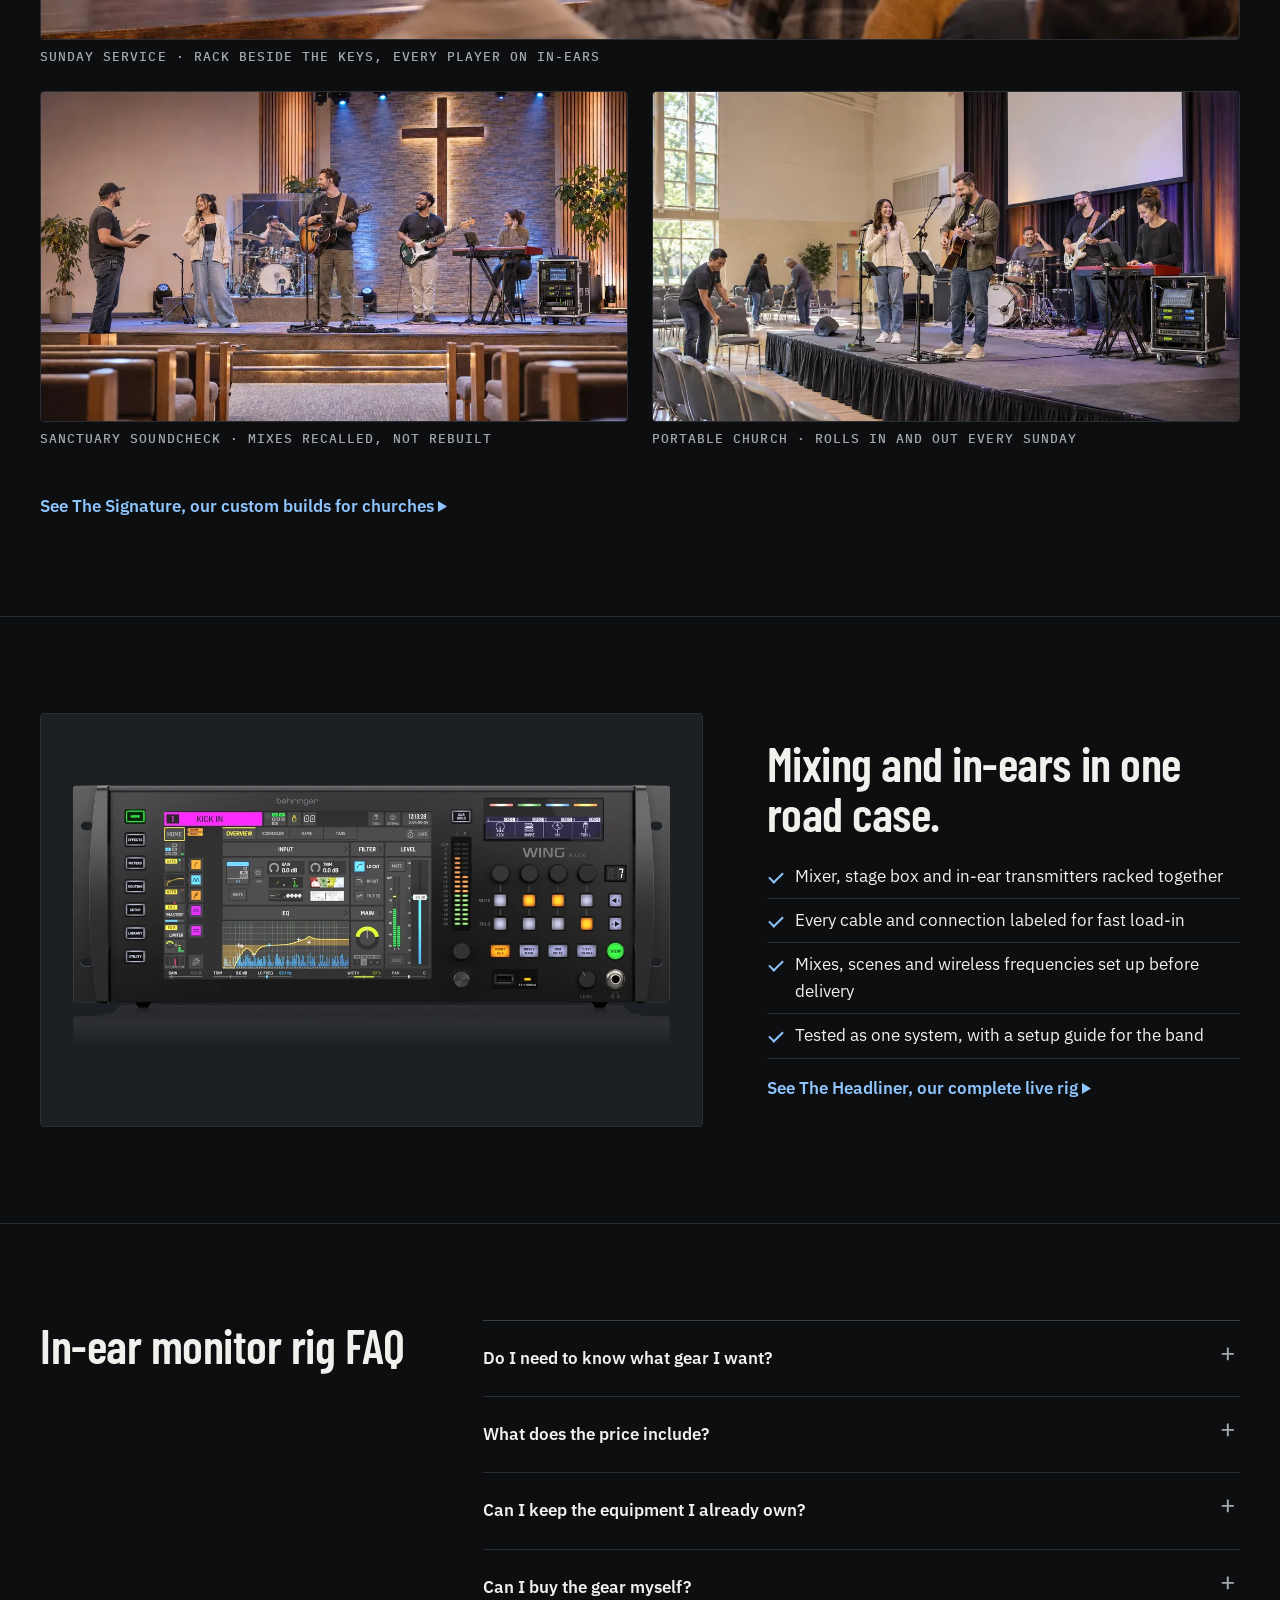
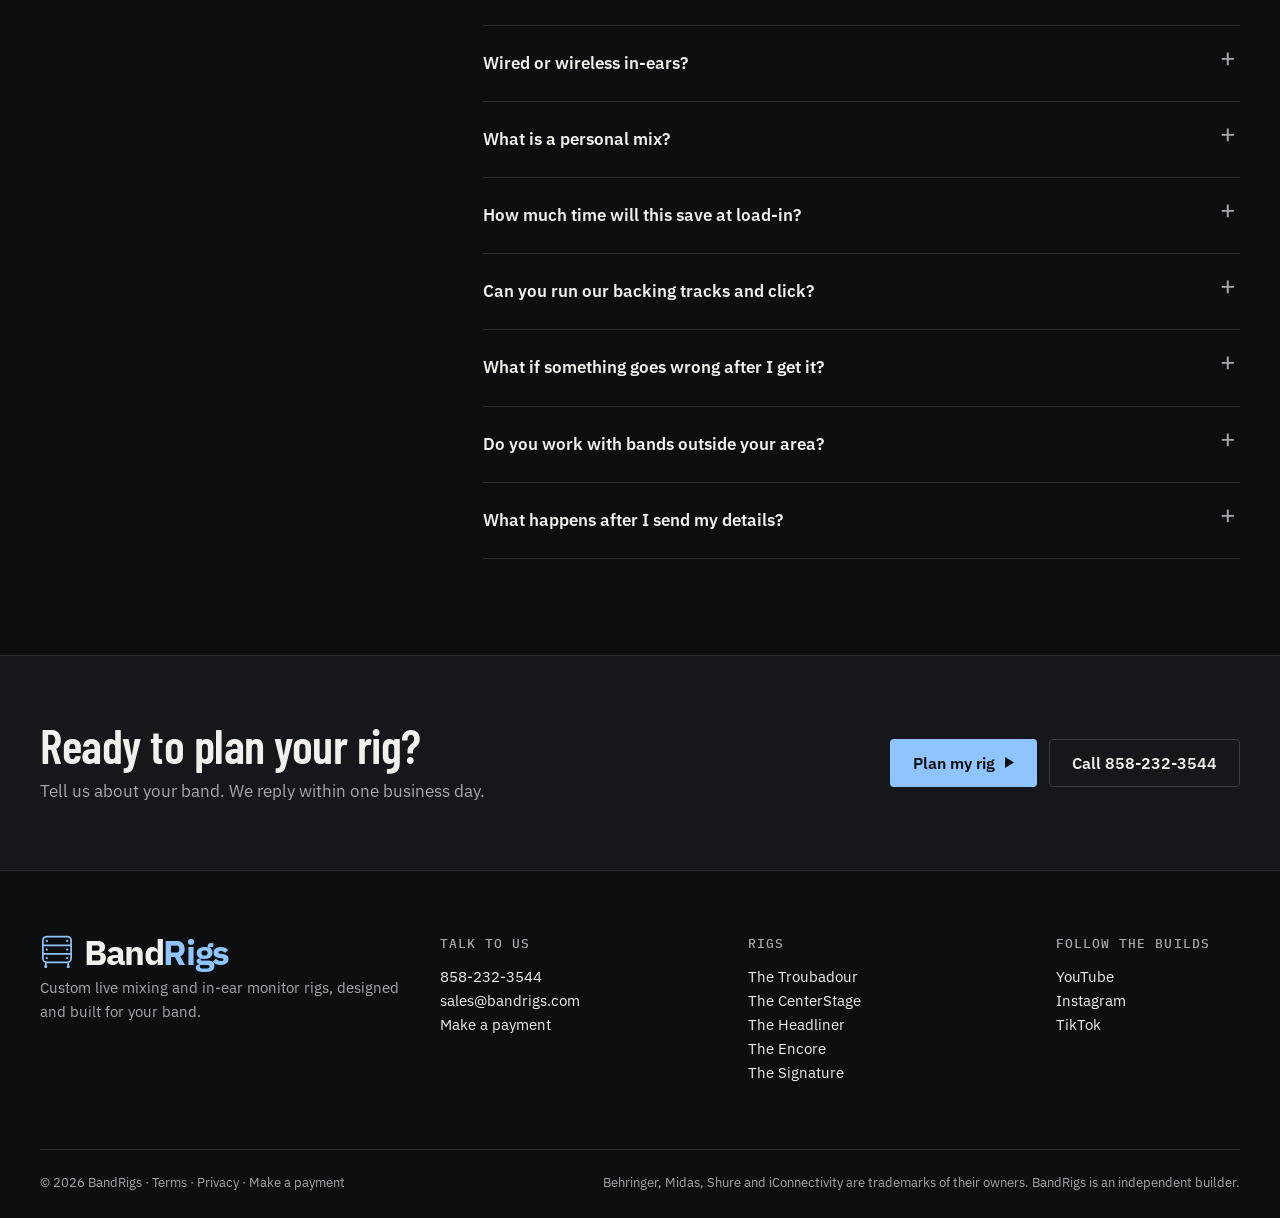
==== commit 26772dd4: "Footer: Make a payment link under the email address Co-Authored-By: Claude Opus 5.5 <noreply@anthrop" ====
--- a/index.html
+++ b/index.html
@@ -86,7 +86,7 @@
 <section class="cta-band"><div class="wrap cta-row"><div><h2>Ready to plan your rig?</h2><p class="muted">Tell us about your band. We reply within one business day.</p></div><div class="actions"><a class="btn btn-primary" href="/#finder">Plan my rig <span aria-hidden="true" class="arr"><svg class="tri" viewBox="0 0 10 12" width="9" height="11" aria-hidden="true"><path d="M0 0 10 6 0 12Z" fill="currentColor"/></svg></span></a><a class="btn btn-secondary" href="tel:+18582323544">Call 858-232-3544</a></div></div></section></main>
 <footer class="site-footer"><div class="wrap foot-grid">
 <div><a class="logo" href="/" aria-label="BandRigs home"><svg class="logo-mark" viewBox="0 0 100 100" width="34" height="34" aria-hidden="true"><g fill="none" stroke="#8ec5ff" stroke-width="5" stroke-linecap="round"><rect x="8.5" y="4.5" width="83" height="76" rx="12"/><path d="M8.5 30.5h83M8.5 55.5h83M17 81v8M83 81v8"/></g><g fill="#8ec5ff"><circle cx="20" cy="17.5" r="3.3"/><circle cx="80" cy="17.5" r="3.3"/><circle cx="20" cy="43" r="3.3"/><circle cx="80" cy="43" r="3.3"/><circle cx="20" cy="68" r="3.3"/><circle cx="80" cy="68" r="3.3"/><circle cx="17" cy="92.5" r="4.5"/><circle cx="83" cy="92.5" r="4.5"/></g></svg><span class="logo-text">Band<span>Rigs</span></span></a><p class="muted">Custom live mixing and in-ear monitor rigs, designed and built for your band.</p></div>
-<div><p class="label">Talk to us</p><p><a href="tel:+18582323544">858-232-3544</a><br><a href="mailto:sales@bandrigs.com">sales@bandrigs.com</a></p></div>
+<div><p class="label">Talk to us</p><p><a href="tel:+18582323544">858-232-3544</a><br><a href="mailto:sales@bandrigs.com">sales@bandrigs.com</a><br><a href="/payment/">Make a payment</a></p></div>
 <div><p class="label">Rigs</p><p><a href="/systems/compact/">The Troubadour</a><br><a href="/systems/band/">The CenterStage</a><br><a href="/systems/complete/">The Headliner</a><br><a href="/systems/upgrade/">The Encore</a><br><a href="/systems/custom/">The Signature</a></p></div>
 <div><p class="label">Follow the builds</p><p class="socials">
 <a href="https://www.youtube.com/@BandRigsChannel/videos" rel="noopener" target="_blank">YouTube</a><br>
